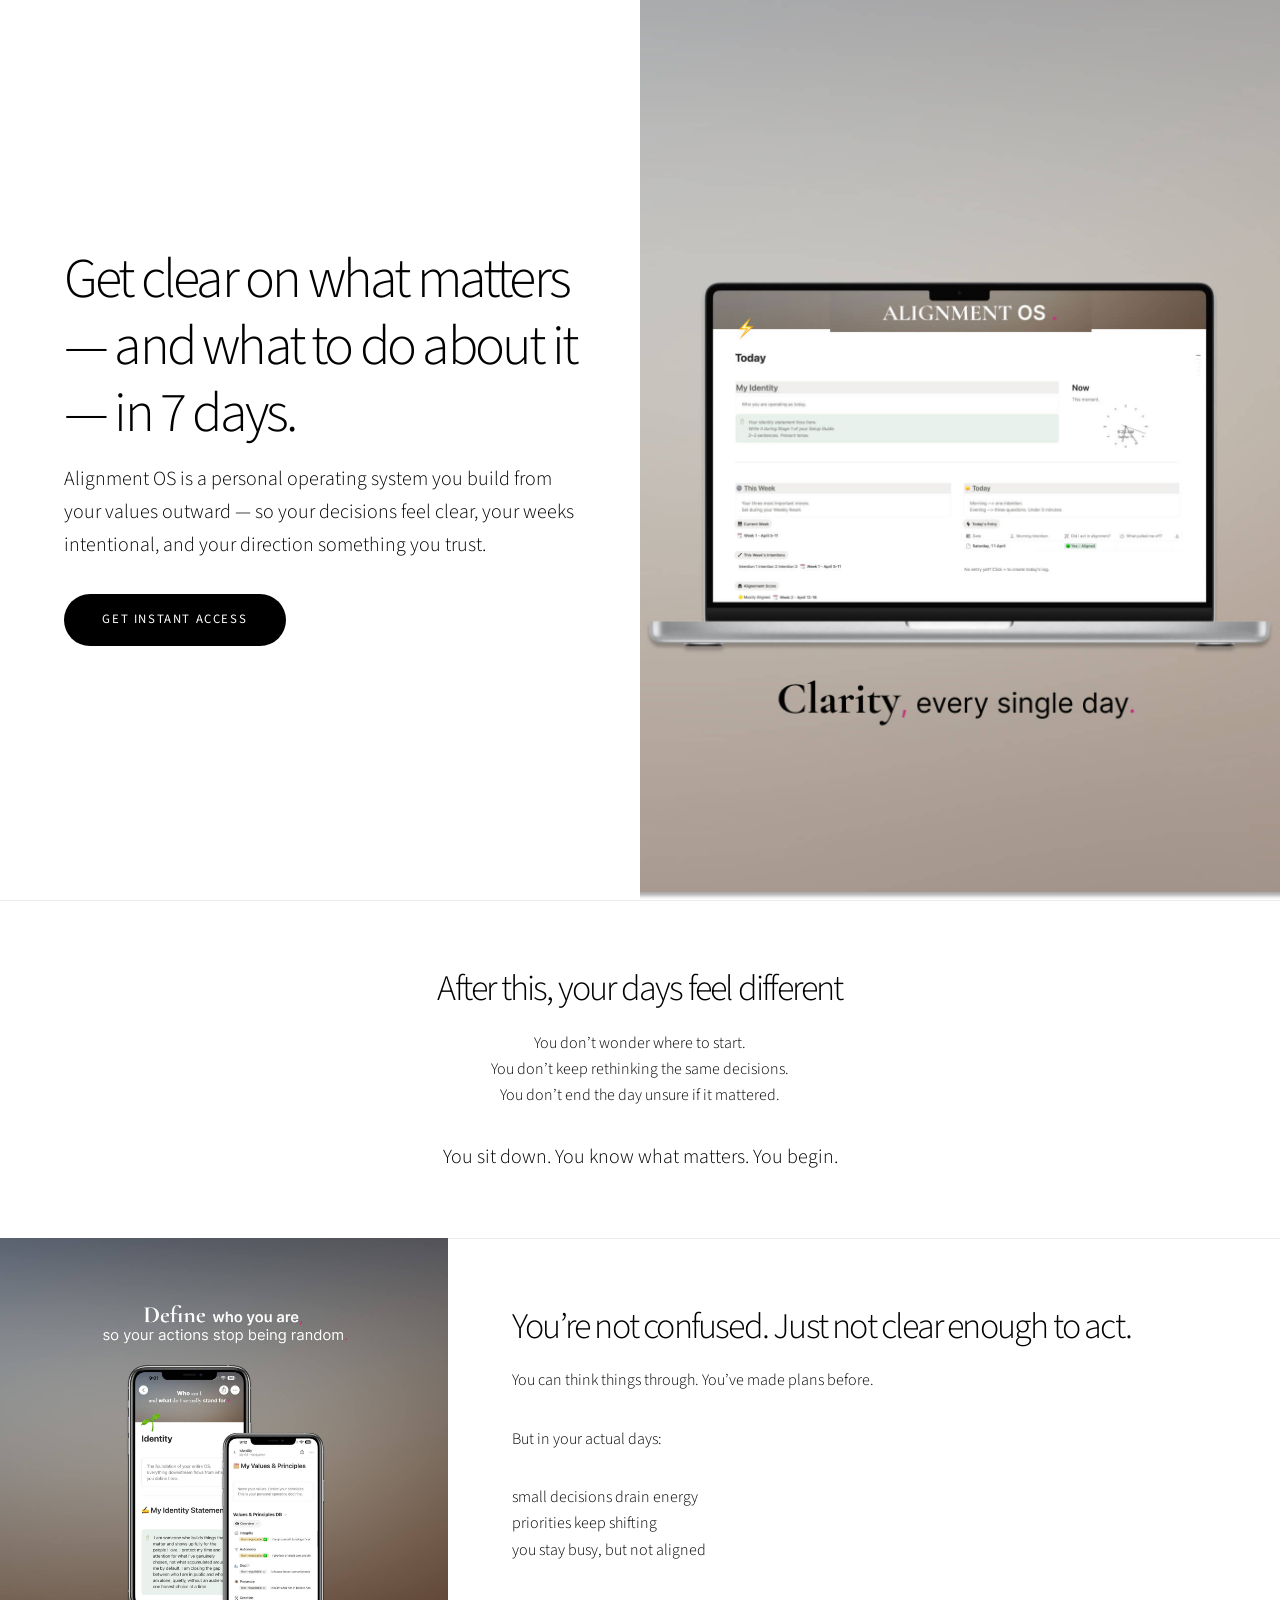
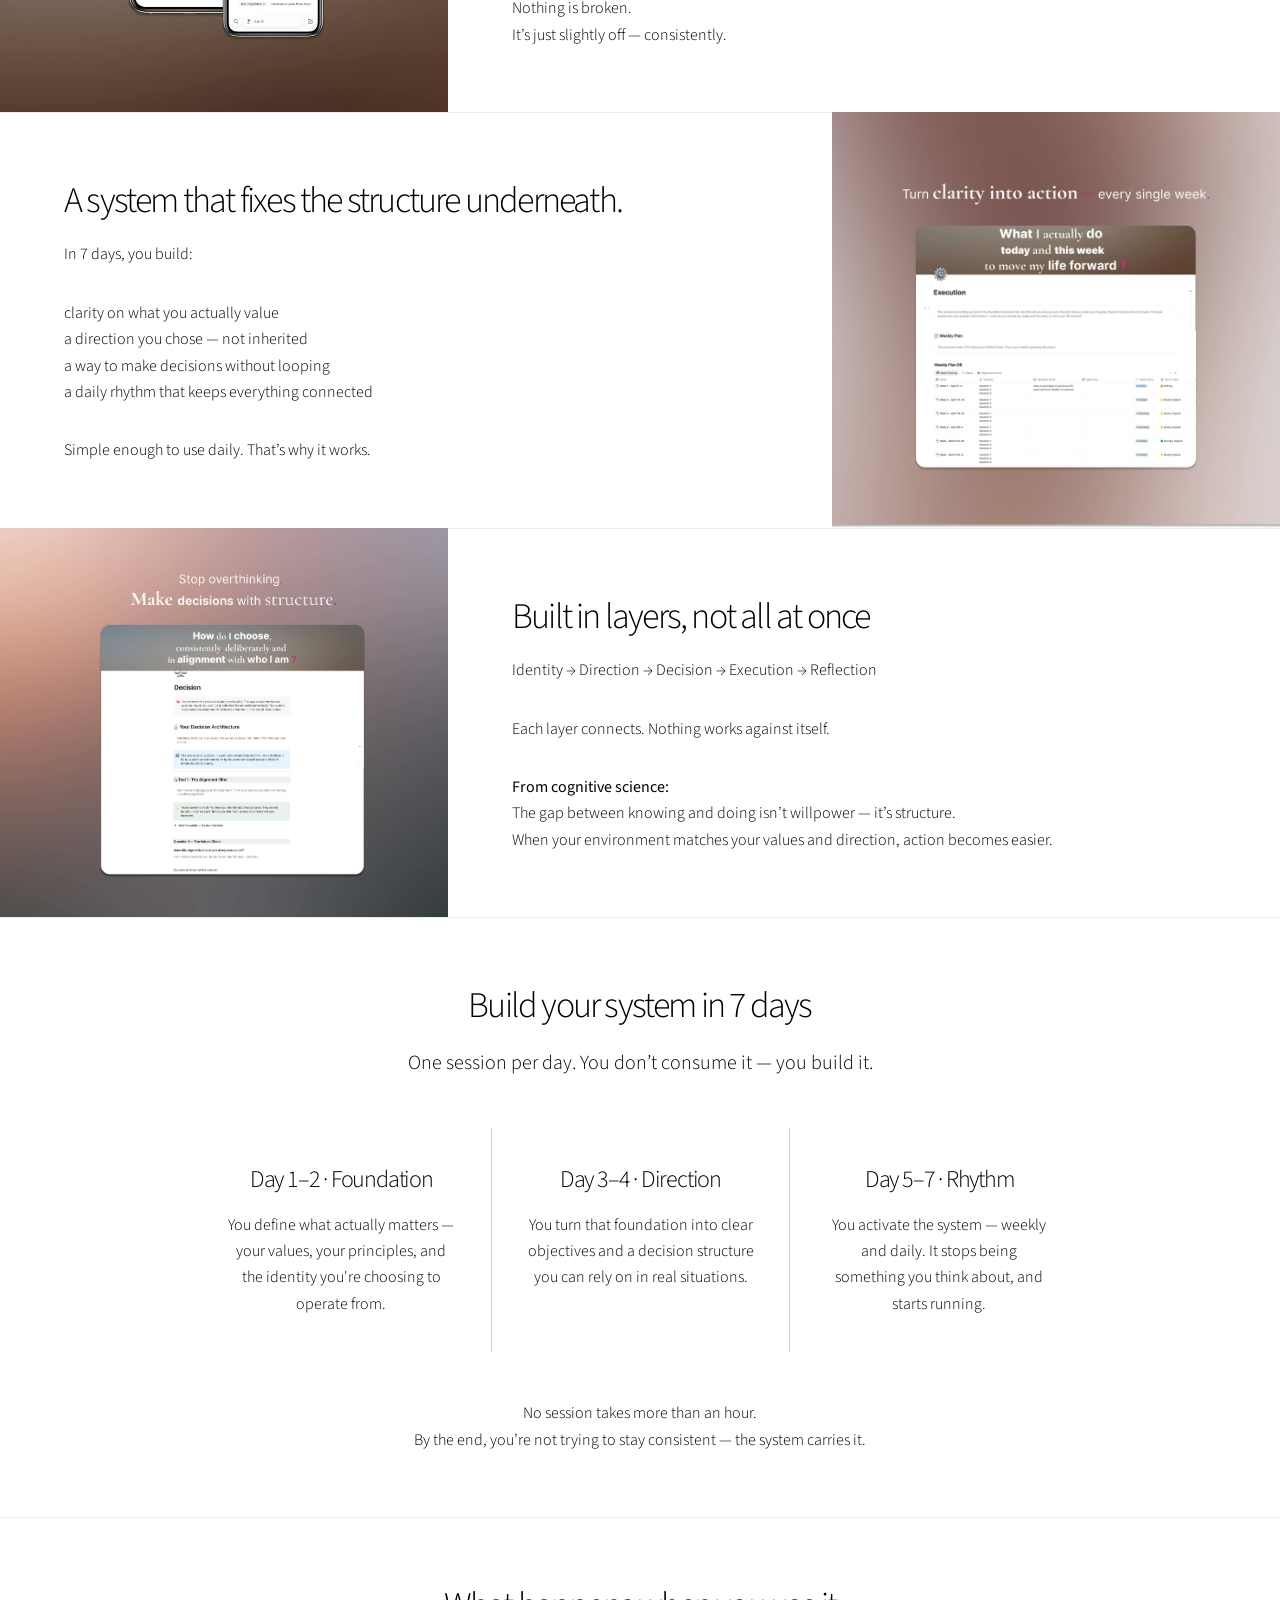
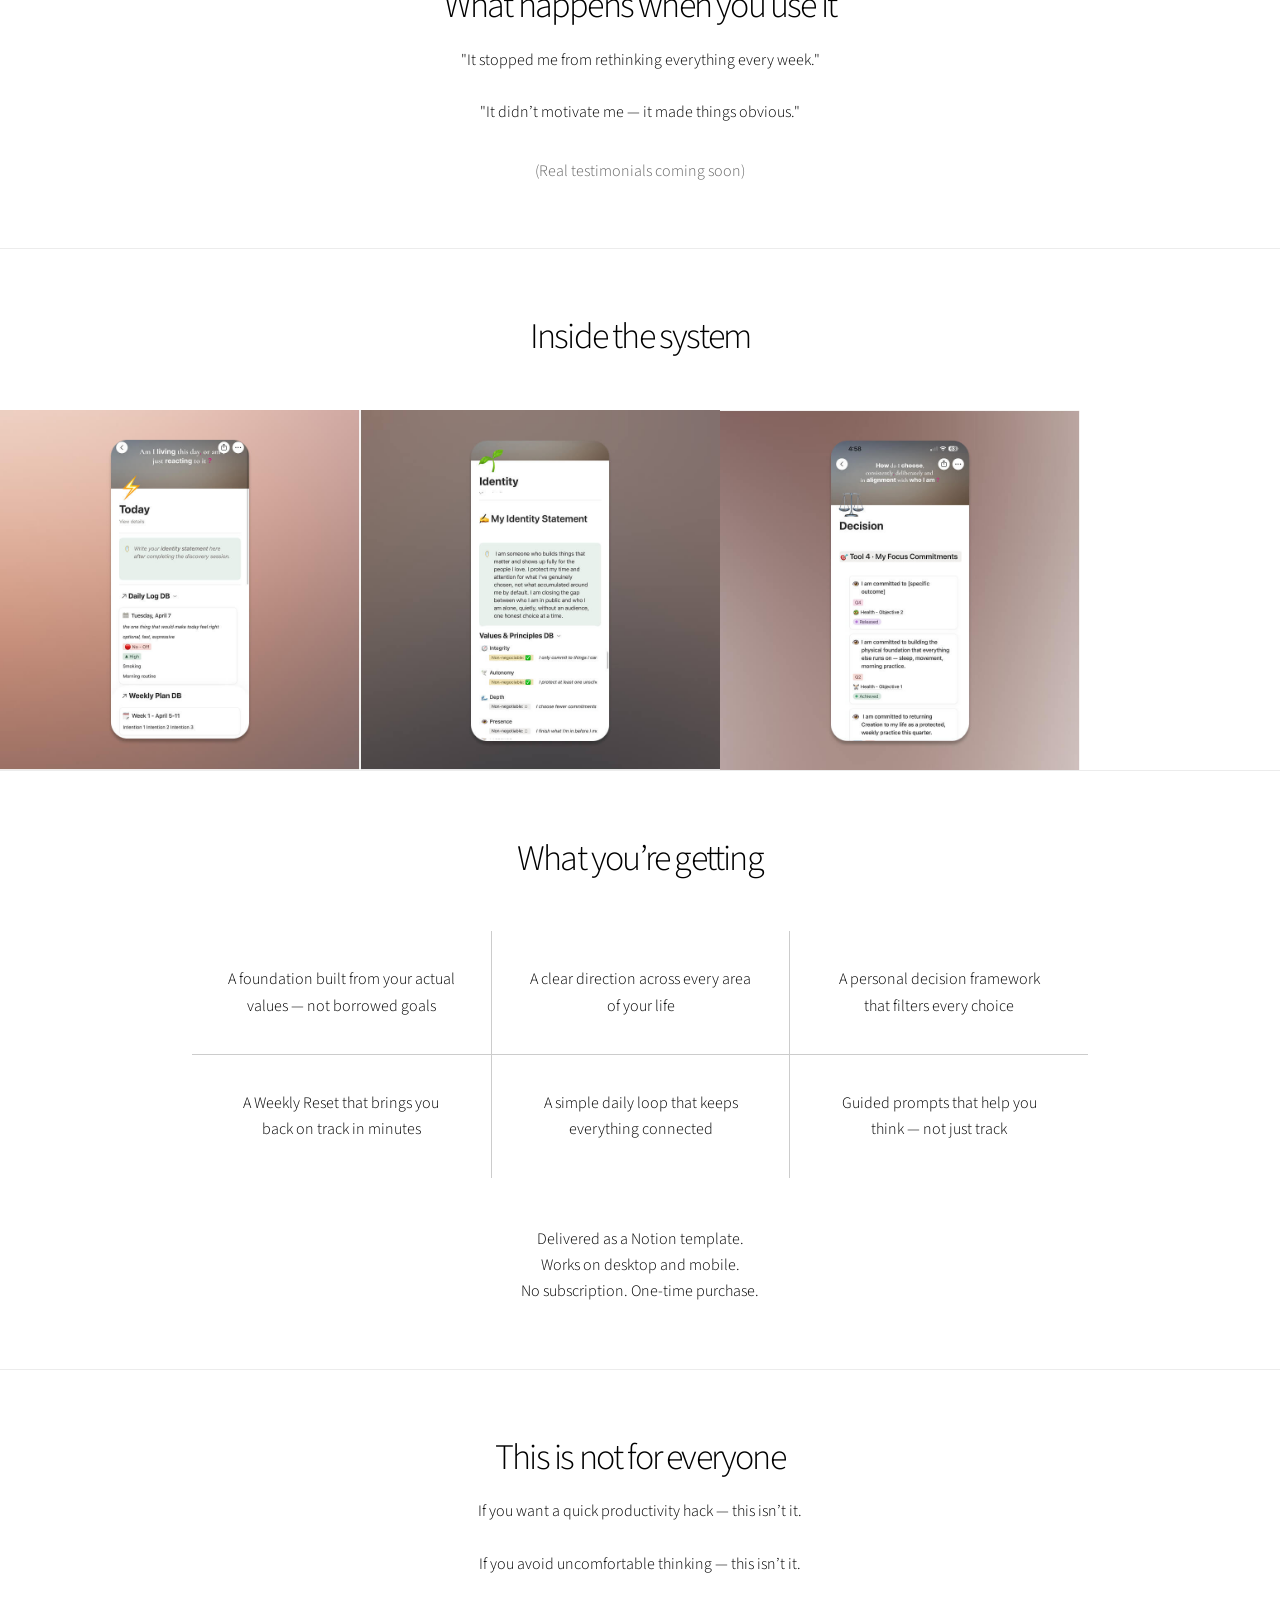
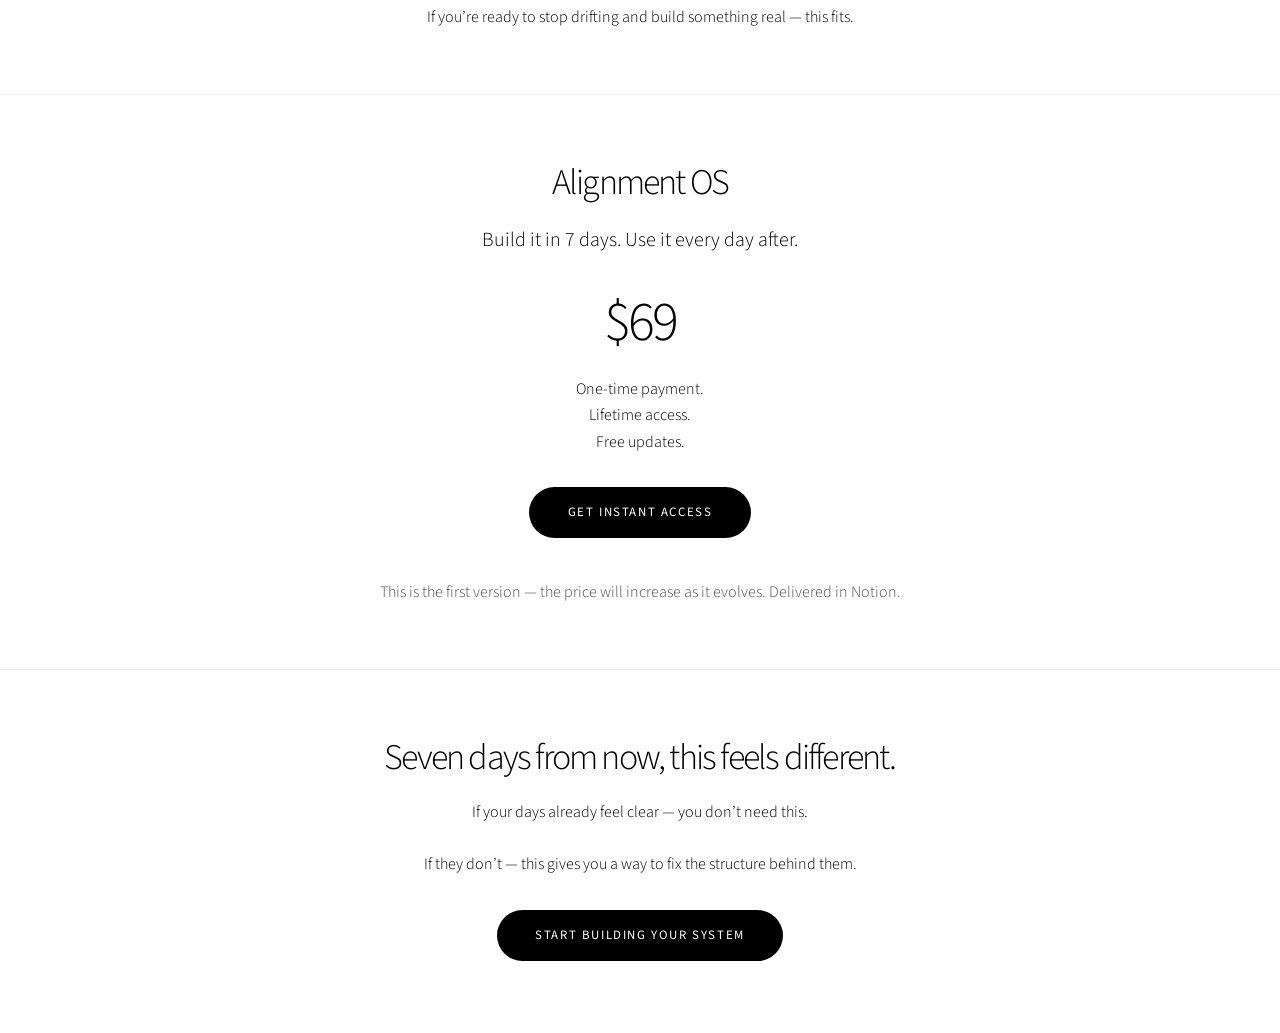
==== offer.html @ 7576a97d "Update offer.html" ====
<!DOCTYPE HTML>
<html>
<head>
  <title>Alignment OS</title>
  <meta charset="utf-8" />
  <meta name="viewport" content="width=device-width, initial-scale=1, user-scalable=no" />

  <link rel="stylesheet" href="assets/css/main.css" />
  <noscript>
    <link rel="stylesheet" href="assets/css/noscript.css" />
  </noscript>
</head>

<body class="is-preload">

<div id="wrapper" class="divided">

<!-- HERO -->
<section class="banner style1 orient-left content-align-left image-position-center fullscreen">
<div class="content">

<h1>Get clear on what matters — and what to do about it — in 7 days.</h1>

<p class="major">
Alignment OS is a personal operating system you build from your values outward — so your decisions feel clear, your weeks intentional, and your direction something you trust.
</p>

<ul class="actions stacked">
<li><a href="#" class="button primary large">Get instant access</a></li>
</ul>

</div>

<div class="image">
<img src="images/banner.jpg" alt="Alignment OS Dashboard" />
</div>
</section>

<!-- IMMEDIATE IMPACT -->
<section class="wrapper style1 align-center">
<div class="inner">

<h2>After this, your days feel different</h2>

<p>
You don’t wonder where to start.<br>
You don’t keep rethinking the same decisions.<br>
You don’t end the day unsure if it mattered.
</p>

<p class="major">
You sit down. You know what matters. You begin.
</p>

</div>
</section>

<!-- PROBLEM -->
<section class="spotlight style1 orient-right content-align-left image-position-center">
<div class="content">

<h2>You’re not confused. Just not clear enough to act.</h2>

<p>
You can think things through. You’ve made plans before.
</p>

<p>
But in your actual days:
</p>

<p>
small decisions drain energy<br>
priorities keep shifting<br>
you stay busy, but not aligned
</p>

<p>
Nothing is broken.<br>
It’s just slightly off — consistently.
</p>

</div>

<div class="image">
<img src="images/spotlight01.jpg" alt="" />
</div>
</section>

<!-- SOLUTION -->
<section class="spotlight style1 orient-left content-align-left image-position-center">
<div class="content">

<h2>A system that fixes the structure underneath.</h2>

<p>
In 7 days, you build:
</p>

<p>
clarity on what you actually value<br>
a direction you chose — not inherited<br>
a way to make decisions without looping<br>
a daily rhythm that keeps everything connected
</p>

<p>
Simple enough to use daily. That’s why it works.
</p>

</div>

<div class="image">
<img src="images/spotlight02.jpg" alt="" />
</div>
</section>

<!-- HOW IT WORKS -->
<section class="spotlight style1 orient-right content-align-left image-position-center">
<div class="content">

<h2>Built in layers, not all at once</h2>

<p>
Identity → Direction → Decision → Execution → Reflection
</p>

<p>
Each layer connects. Nothing works against itself.
</p>

<p>
<strong>From cognitive science:</strong><br>
The gap between knowing and doing isn’t willpower — it’s structure.<br>
When your environment matches your values and direction, action becomes easier.
</p>

</div>

<div class="image">
<img src="images/spotlight03.jpg" alt="" />
</div>
</section>

<!-- 7 DAYS -->
<section class="wrapper style1 align-center">
<div class="inner">

<h2>Build your system in 7 days</h2>

<p class="major">
One session per day. You don’t consume it — you build it.
</p>

<div class="items style1 medium">

<section>
<h3>Day 1–2 · Foundation</h3>
<p>
You define what actually matters — your values, your principles, and the identity you're choosing to operate from.
</p>
</section>

<section>
<h3>Day 3–4 · Direction</h3>
<p>
You turn that foundation into clear objectives and a decision structure you can rely on in real situations.
</p>
</section>

<section>
<h3>Day 5–7 · Rhythm</h3>
<p>
You activate the system — weekly and daily. It stops being something you think about, and starts running.
</p>
</section>

</div>

<p style="margin-top:20px;">
No session takes more than an hour.<br>
By the end, you’re not trying to stay consistent — the system carries it.
</p>

</div>
</section>

<!-- SOCIAL PROOF -->
<section class="wrapper style1 align-center">
<div class="inner">

<h2>What happens when you use it</h2>

<p>
"It stopped me from rethinking everything every week."<br><br>
"It didn’t motivate me — it made things obvious."
</p>

<p style="opacity:0.6;">
(Real testimonials coming soon)
</p>

</div>
</section>

<!-- GALLERY -->
<section class="wrapper style1 align-center">
<div class="inner">

<h2>Inside the system</h2>

</div>

<div class="gallery style2 medium onscroll-fade-in">

<article class="custom-card">
  <div class="image">
    <img src="images/pic01.jpg" alt="">
  </div>
  <div class="caption always-visible">
    <h3>Daily View</h3>
    <p>You open your day and decide what it’s about — quickly.</p>
  </div>
</article>

<article class="custom-card">
  <div class="image">
    <img src="images/pic02.jpg" alt="">
  </div>
  <div class="caption always-visible">
    <h3>Identity</h3>
    <p>Your decisions stop being disconnected from what matters.</p>
  </div>
</article>

<article class="custom-card">
  <div class="image">
    <img src="images/pic03.jpg" alt="">
  </div>
  <div class="caption always-visible">
    <h3>Decisions</h3>
    <p>Every choice runs through the same filter — your values, your direction, your focus.</p>
  </div>
</article>

</div>
</section>

<!-- FEATURES -->
<section class="wrapper style1 align-center">
<div class="inner">

<h2>What you’re getting</h2>

<div class="items style1 medium onscroll-fade-in">

<section>
<p>A foundation built from your actual values — not borrowed goals</p>
</section>

<section>
<p>A clear direction across every area of your life</p>
</section>

<section>
<p>A personal decision framework that filters every choice</p>
</section>

<section>
<p>A Weekly Reset that brings you back on track in minutes</p>
</section>

<section>
<p>A simple daily loop that keeps everything connected</p>
</section>

<section>
<p>Guided prompts that help you think — not just track</p>
</section>

</div>

<p style="margin-top:30px;">
Delivered as a Notion template.<br>
Works on desktop and mobile.<br>
No subscription. One-time purchase.
</p>

</div>
</section>

<!-- NOT FOR -->
<section class="wrapper style1 align-center">
<div class="inner medium">

<h2>This is not for everyone</h2>

<p>
If you want a quick productivity hack — this isn’t it.<br><br>
If you avoid uncomfortable thinking — this isn’t it.<br><br>
If you’re ready to stop drifting and build something real — this fits.
</p>

</div>
</section>

<!-- PRICING -->
<section class="wrapper style1 align-center">
<div class="inner medium">

<h2>Alignment OS</h2>

<p class="major">
Build it in 7 days. Use it every day after.
</p>

<h1 style="margin: 20px 0;">$69</h1>

<p>
One-time payment.<br>
Lifetime access.<br>
Free updates.
</p>

<ul class="actions stacked">
<li><a href="#" class="button primary large">Get instant access</a></li>
</ul>

<p style="margin-top:20px; opacity:0.7;">
This is the first version — the price will increase as it evolves. Delivered in Notion.
</p>
  
</div>
</section>

<!-- FINAL CTA -->
<section class="wrapper style1 align-center">
<div class="inner medium">

<h2>Seven days from now, this feels different.</h2>

<p>
If your days already feel clear — you don’t need this.<br><br>
If they don’t — this gives you a way to fix the structure behind them.
</p>

<ul class="actions stacked">
<li><a href="#" class="button primary large">Start building your system</a></li>
</ul>

</div>
</section>

</div>

<!-- SCRIPTS -->
<script src="assets/js/jquery.min.js"></script>
<script src="assets/js/jquery.scrollex.min.js"></script>
<script src="assets/js/jquery.scrolly.min.js"></script>
<script src="assets/js/browser.min.js"></script>
<script src="assets/js/breakpoints.min.js"></script>
<script src="assets/js/util.js"></script>
<script src="assets/js/main.js"></script>

</body>
</html>
---- assets/css/main.css ----
@import url(fontawesome-all.min.css);
@import url("https://fonts.googleapis.com/css?family=Source+Sans+Pro:300,300i,400,400i");

/*
	Story by HTML5 UP
	html5up.net | @ajlkn
	Free for personal and commercial use under the CCA 3.0 license (html5up.net/license)
*/

html, body, div, span, applet, object,
iframe, h1, h2, h3, h4, h5, h6, p, blockquote,
pre, a, abbr, acronym, address, big, cite,
code, del, dfn, em, img, ins, kbd, q, s, samp,
small, strike, strong, sub, sup, tt, var, b,
u, i, center, dl, dt, dd, ol, ul, li, fieldset,
form, label, legend, table, caption, tbody,
tfoot, thead, tr, th, td, article, aside,
canvas, details, embed, figure, figcaption,
footer, header, hgroup, menu, nav, output, ruby,
section, summary, time, mark, audio, video {
	margin: 0;
	padding: 0;
	border: 0;
	font-size: 100%;
	font: inherit;
	vertical-align: baseline;}

article, aside, details, figcaption, figure,
footer, header, hgroup, menu, nav, section {
	display: block;}

body {
	line-height: 1;
}

ol, ul {
	list-style: none;
}

blockquote, q {
	quotes: none;
}

	blockquote:before, blockquote:after, q:before, q:after {
		content: '';
		content: none;
	}

table {
	border-collapse: collapse;
	border-spacing: 0;
}

body {
	-webkit-text-size-adjust: none;
}

mark {
	background-color: transparent;
	color: inherit;
}

input::-moz-focus-inner {
	border: 0;
	padding: 0;
}

input, select, textarea {
	-moz-appearance: none;
	-webkit-appearance: none;
	-ms-appearance: none;
	appearance: none;
}

/* Basic */

	@-ms-viewport {
		width: device-width;
	}

	body {
		-ms-overflow-style: scrollbar;
	}

	@media screen and (max-width: 480px) {

		html, body {
			min-width: 320px;
		}

	}

	html {
		box-sizing: border-box;
	}

	*, *:before, *:after {
		box-sizing: inherit;
	}

	body {
		background: #ffffff;
	}

		body.is-preload *, body.is-preload *:before, body.is-preload *:after {
			-moz-animation: none !important;
			-webkit-animation: none !important;
			-ms-animation: none !important;
			animation: none !important;
			-moz-transition: none !important;
			-webkit-transition: none !important;
			-ms-transition: none !important;
			transition: none !important;
		}

/* Type */

	html {
		font-size: 18pt;
	}

		@media screen and (max-width: 1680px) {

			html {
				font-size: 14pt;
			}

		}

		@media screen and (max-width: 1280px) {

			html {
				font-size: 12pt;
			}

		}

		@media screen and (max-width: 736px) {

			html {
				font-size: 11pt;
			}

		}

		@media screen and (max-width: 360px) {

			html {
				font-size: 10pt;
			}

		}

	body {
		background-color: #ffffff;
		color: #000000;
	}

	body, input, select, textarea {
		font-family: "Source Sans Pro", Helvetica, sans-serif;
		font-size: 1rem;
		font-weight: 300;
		line-height: 1.65;
	}

	a {
		-moz-transition: color 0.2s ease-in-out;
		-webkit-transition: color 0.2s ease-in-out;
		-ms-transition: color 0.2s ease-in-out;
		transition: color 0.2s ease-in-out;
		text-decoration: underline;
	}

		a:hover {
			text-decoration: none;
		}

	strong, b {
		font-weight: 400;
	}

	em, i {
		font-style: italic;
	}

	p {
		margin: 0 0 2rem 0;
	}

		p.major {
			font-size: 1.25rem;
		}

	h1, h2, h3, h4, h5, h6 {
		font-weight: 300;
		line-height: 1.375;
		letter-spacing: -0.05em;
		margin: 0 0 1rem 0;
	}

		h1 a, h2 a, h3 a, h4 a, h5 a, h6 a {
			color: inherit;
			text-decoration: none;
		}

	h1 {
		font-size: 3.5rem;
		line-height: 1.2;
	}

	h2 {
		font-size: 2.25rem;
	}

	h3 {
		font-size: 1.5rem;
	}

	h4 {
		font-size: 1.1rem;
	}

	h5 {
		font-size: 0.9rem;
	}

	h6 {
		font-size: 0.7rem;
	}

	sub {
		font-size: 0.8rem;
		position: relative;
		top: 0.5rem;
	}

	sup {
		font-size: 0.8rem;
		position: relative;
		top: -0.5rem;
	}

	blockquote {
		border-left: solid 4px;
		font-style: italic;
		margin: 0 0 2rem 0;
		padding: 0.5rem 0 0.5rem 2rem;
	}

	code {
		border-radius: 4px;
		font-family: "Courier New", monospace;
		font-size: 0.9em;
		margin: 0 0.25rem;
		padding: 0.25rem 0.325rem;
	}

	pre {
		-webkit-overflow-scrolling: touch;
		font-family: "Courier New", monospace;
		font-size: 0.9em;
		margin: 0 0 2rem 0;
	}

		pre code {
			display: block;
			line-height: 1.5;
			padding: 0.75rem 1rem;
			overflow-x: auto;
		}

	hr {
		border: 0;
		border-bottom: solid 1px;
		margin: 2.5rem 0;
	}

		hr.major {
			margin: 3.5rem 0;
		}

	.align-left {
		text-align: left;
	}

	.align-center {
		text-align: center;
	}

	.align-right {
		text-align: right;
	}

	@media screen and (max-width: 736px) {

		p.major {
			font-size: 1.1rem;
		}

		h1 {
			font-size: 2.5rem;
		}

		h2 {
			font-size: 2rem;
		}

		h3 {
			font-size: 1.25rem;
		}

		h4 {
			font-size: 1rem;
		}

	}

	input, select, textarea {
		color: #000000;
	}

	a {
		color: #000000;
	}

		a:hover {
			color: #47D3E5;
		}

	strong, b {
		color: #000000;
	}

	h1, h2, h3, h4, h5, h6 {
		color: #000000;
	}

	blockquote {
		border-left-color: rgba(0, 0, 0, 0.2);
	}

	code {
		background: rgba(0, 0, 0, 0.05);
		border-color: rgba(0, 0, 0, 0.2);
	}

	hr {
		border-bottom-color: rgba(0, 0, 0, 0.2);
	}

/* Row */

	.row {
		display: flex;
		flex-wrap: wrap;
		box-sizing: border-box;
		align-items: stretch;
	}

		.row > * {
			box-sizing: border-box;
		}

		.row.gtr-uniform > * > :last-child {
			margin-bottom: 0;
		}

		.row.aln-left {
			justify-content: flex-start;
		}

		.row.aln-center {
			justify-content: center;
		}

		.row.aln-right {
			justify-content: flex-end;
		}

		.row.aln-top {
			align-items: flex-start;
		}

		.row.aln-middle {
			align-items: center;
		}

		.row.aln-bottom {
			align-items: flex-end;
		}

		.row > .imp {
			order: -1;
		}

		.row > .col-1 {
			width: 8.33333%;
		}

		.row > .off-1 {
			margin-left: 8.33333%;
		}

		.row > .col-2 {
			width: 16.66667%;
		}

		.row > .off-2 {
			margin-left: 16.66667%;
		}

		.row > .col-3 {
			width: 25%;
		}

		.row > .off-3 {
			margin-left: 25%;
		}

		.row > .col-4 {
			width: 33.33333%;
		}

		.row > .off-4 {
			margin-left: 33.33333%;
		}

		.row > .col-5 {
			width: 41.66667%;
		}

		.row > .off-5 {
			margin-left: 41.66667%;
		}

		.row > .col-6 {
			width: 50%;
		}

		.row > .off-6 {
			margin-left: 50%;
		}

		.row > .col-7 {
			width: 58.33333%;
		}

		.row > .off-7 {
			margin-left: 58.33333%;
		}

		.row > .col-8 {
			width: 66.66667%;
		}

		.row > .off-8 {
			margin-left: 66.66667%;
		}

		.row > .col-9 {
			width: 75%;
		}

		.row > .off-9 {
			margin-left: 75%;
		}

		.row > .col-10 {
			width: 83.33333%;
		}

		.row > .off-10 {
			margin-left: 83.33333%;
		}

		.row > .col-11 {
			width: 91.66667%;
		}

		.row > .off-11 {
			margin-left: 91.66667%;
		}

		.row > .col-12 {
			width: 100%;
		}

		.row > .off-12 {
			margin-left: 100%;
		}

		.row.gtr-0 {
			margin-top: 0;
			margin-left: 0rem;
		}

			.row.gtr-0 > * {
				padding: 0 0 0 0rem;
			}

			.row.gtr-0.gtr-uniform {
				margin-top: 0rem;
			}

				.row.gtr-0.gtr-uniform > * {
					padding-top: 0rem;
				}

		.row.gtr-25 {
			margin-top: 0;
			margin-left: -0.5rem;
		}

			.row.gtr-25 > * {
				padding: 0 0 0 0.5rem;
			}

			.row.gtr-25.gtr-uniform {
				margin-top: -0.5rem;
			}

				.row.gtr-25.gtr-uniform > * {
					padding-top: 0.5rem;
				}

		.row.gtr-50 {
			margin-top: 0;
			margin-left: -1rem;
		}

			.row.gtr-50 > * {
				padding: 0 0 0 1rem;
			}

			.row.gtr-50.gtr-uniform {
				margin-top: -1rem;
			}

				.row.gtr-50.gtr-uniform > * {
					padding-top: 1rem;
				}

		.row {
			margin-top: 0;
			margin-left: -2rem;
		}

			.row > * {
				padding: 0 0 0 2rem;
			}

			.row.gtr-uniform {
				margin-top: -2rem;
			}

				.row.gtr-uniform > * {
					padding-top: 2rem;
				}

		.row.gtr-150 {
			margin-top: 0;
			margin-left: -3rem;
		}

			.row.gtr-150 > * {
				padding: 0 0 0 3rem;
			}

			.row.gtr-150.gtr-uniform {
				margin-top: -3rem;
			}

				.row.gtr-150.gtr-uniform > * {
					padding-top: 3rem;
				}

		.row.gtr-200 {
			margin-top: 0;
			margin-left: -4rem;
		}

			.row.gtr-200 > * {
				padding: 0 0 0 4rem;
			}

			.row.gtr-200.gtr-uniform {
				margin-top: -4rem;
			}

				.row.gtr-200.gtr-uniform > * {
					padding-top: 4rem;
				}

		@media screen and (max-width: 1680px) {

			.row {
				display: flex;
				flex-wrap: wrap;
				box-sizing: border-box;
				align-items: stretch;
			}

				.row > * {
					box-sizing: border-box;
				}

				.row.gtr-uniform > * > :last-child {
					margin-bottom: 0;
				}

				.row.aln-left {
					justify-content: flex-start;
				}

				.row.aln-center {
					justify-content: center;
				}

				.row.aln-right {
					justify-content: flex-end;
				}

				.row.aln-top {
					align-items: flex-start;
				}

				.row.aln-middle {
					align-items: center;
				}

				.row.aln-bottom {
					align-items: flex-end;
				}

				.row > .imp-xlarge {
					order: -1;
				}

				.row > .col-1-xlarge {
					width: 8.33333%;
				}

				.row > .off-1-xlarge {
					margin-left: 8.33333%;
				}

				.row > .col-2-xlarge {
					width: 16.66667%;
				}

				.row > .off-2-xlarge {
					margin-left: 16.66667%;
				}

				.row > .col-3-xlarge {
					width: 25%;
				}

				.row > .off-3-xlarge {
					margin-left: 25%;
				}

				.row > .col-4-xlarge {
					width: 33.33333%;
				}

				.row > .off-4-xlarge {
					margin-left: 33.33333%;
				}

				.row > .col-5-xlarge {
					width: 41.66667%;
				}

				.row > .off-5-xlarge {
					margin-left: 41.66667%;
				}

				.row > .col-6-xlarge {
					width: 50%;
				}

				.row > .off-6-xlarge {
					margin-left: 50%;
				}

				.row > .col-7-xlarge {
					width: 58.33333%;
				}

				.row > .off-7-xlarge {
					margin-left: 58.33333%;
				}

				.row > .col-8-xlarge {
					width: 66.66667%;
				}

				.row > .off-8-xlarge {
					margin-left: 66.66667%;
				}

				.row > .col-9-xlarge {
					width: 75%;
				}

				.row > .off-9-xlarge {
					margin-left: 75%;
				}

				.row > .col-10-xlarge {
					width: 83.33333%;
				}

				.row > .off-10-xlarge {
					margin-left: 83.33333%;
				}

				.row > .col-11-xlarge {
					width: 91.66667%;
				}

				.row > .off-11-xlarge {
					margin-left: 91.66667%;
				}

				.row > .col-12-xlarge {
					width: 100%;
				}

				.row > .off-12-xlarge {
					margin-left: 100%;
				}

				.row.gtr-0 {
					margin-top: 0;
					margin-left: 0rem;
				}

					.row.gtr-0 > * {
						padding: 0 0 0 0rem;
					}

					.row.gtr-0.gtr-uniform {
						margin-top: 0rem;
					}

						.row.gtr-0.gtr-uniform > * {
							padding-top: 0rem;
						}

				.row.gtr-25 {
					margin-top: 0;
					margin-left: -0.5rem;
				}

					.row.gtr-25 > * {
						padding: 0 0 0 0.5rem;
					}

					.row.gtr-25.gtr-uniform {
						margin-top: -0.5rem;
					}

						.row.gtr-25.gtr-uniform > * {
							padding-top: 0.5rem;
						}

				.row.gtr-50 {
					margin-top: 0;
					margin-left: -1rem;
				}

					.row.gtr-50 > * {
						padding: 0 0 0 1rem;
					}

					.row.gtr-50.gtr-uniform {
						margin-top: -1rem;
					}

						.row.gtr-50.gtr-uniform > * {
							padding-top: 1rem;
						}

				.row {
					margin-top: 0;
					margin-left: -2rem;
				}

					.row > * {
						padding: 0 0 0 2rem;
					}

					.row.gtr-uniform {
						margin-top: -2rem;
					}

						.row.gtr-uniform > * {
							padding-top: 2rem;
						}

				.row.gtr-150 {
					margin-top: 0;
					margin-left: -3rem;
				}

					.row.gtr-150 > * {
						padding: 0 0 0 3rem;
					}

					.row.gtr-150.gtr-uniform {
						margin-top: -3rem;
					}

						.row.gtr-150.gtr-uniform > * {
							padding-top: 3rem;
						}

				.row.gtr-200 {
					margin-top: 0;
					margin-left: -4rem;
				}

					.row.gtr-200 > * {
						padding: 0 0 0 4rem;
					}

					.row.gtr-200.gtr-uniform {
						margin-top: -4rem;
					}

						.row.gtr-200.gtr-uniform > * {
							padding-top: 4rem;
						}

		}

		@media screen and (max-width: 1280px) {

			.row {
				display: flex;
				flex-wrap: wrap;
				box-sizing: border-box;
				align-items: stretch;
			}

				.row > * {
					box-sizing: border-box;
				}

				.row.gtr-uniform > * > :last-child {
					margin-bottom: 0;
				}

				.row.aln-left {
					justify-content: flex-start;
				}

				.row.aln-center {
					justify-content: center;
				}

				.row.aln-right {
					justify-content: flex-end;
				}

				.row.aln-top {
					align-items: flex-start;
				}

				.row.aln-middle {
					align-items: center;
				}

				.row.aln-bottom {
					align-items: flex-end;
				}

				.row > .imp-large {
					order: -1;
				}

				.row > .col-1-large {
					width: 8.33333%;
				}

				.row > .off-1-large {
					margin-left: 8.33333%;
				}

				.row > .col-2-large {
					width: 16.66667%;
				}

				.row > .off-2-large {
					margin-left: 16.66667%;
				}

				.row > .col-3-large {
					width: 25%;
				}

				.row > .off-3-large {
					margin-left: 25%;
				}

				.row > .col-4-large {
					width: 33.33333%;
				}

				.row > .off-4-large {
					margin-left: 33.33333%;
				}

				.row > .col-5-large {
					width: 41.66667%;
				}

				.row > .off-5-large {
					margin-left: 41.66667%;
				}

				.row > .col-6-large {
					width: 50%;
				}

				.row > .off-6-large {
					margin-left: 50%;
				}

				.row > .col-7-large {
					width: 58.33333%;
				}

				.row > .off-7-large {
					margin-left: 58.33333%;
				}

				.row > .col-8-large {
					width: 66.66667%;
				}

				.row > .off-8-large {
					margin-left: 66.66667%;
				}

				.row > .col-9-large {
					width: 75%;
				}

				.row > .off-9-large {
					margin-left: 75%;
				}

				.row > .col-10-large {
					width: 83.33333%;
				}

				.row > .off-10-large {
					margin-left: 83.33333%;
				}

				.row > .col-11-large {
					width: 91.66667%;
				}

				.row > .off-11-large {
					margin-left: 91.66667%;
				}

				.row > .col-12-large {
					width: 100%;
				}

				.row > .off-12-large {
					margin-left: 100%;
				}

				.row.gtr-0 {
					margin-top: 0;
					margin-left: 0rem;
				}

					.row.gtr-0 > * {
						padding: 0 0 0 0rem;
					}

					.row.gtr-0.gtr-uniform {
						margin-top: 0rem;
					}

						.row.gtr-0.gtr-uniform > * {
							padding-top: 0rem;
						}

				.row.gtr-25 {
					margin-top: 0;
					margin-left: -0.5rem;
				}

					.row.gtr-25 > * {
						padding: 0 0 0 0.5rem;
					}

					.row.gtr-25.gtr-uniform {
						margin-top: -0.5rem;
					}

						.row.gtr-25.gtr-uniform > * {
							padding-top: 0.5rem;
						}

				.row.gtr-50 {
					margin-top: 0;
					margin-left: -1rem;
				}

					.row.gtr-50 > * {
						padding: 0 0 0 1rem;
					}

					.row.gtr-50.gtr-uniform {
						margin-top: -1rem;
					}

						.row.gtr-50.gtr-uniform > * {
							padding-top: 1rem;
						}

				.row {
					margin-top: 0;
					margin-left: -2rem;
				}

					.row > * {
						padding: 0 0 0 2rem;
					}

					.row.gtr-uniform {
						margin-top: -2rem;
					}

						.row.gtr-uniform > * {
							padding-top: 2rem;
						}

				.row.gtr-150 {
					margin-top: 0;
					margin-left: -3rem;
				}

					.row.gtr-150 > * {
						padding: 0 0 0 3rem;
					}

					.row.gtr-150.gtr-uniform {
						margin-top: -3rem;
					}

						.row.gtr-150.gtr-uniform > * {
							padding-top: 3rem;
						}

				.row.gtr-200 {
					margin-top: 0;
					margin-left: -4rem;
				}

					.row.gtr-200 > * {
						padding: 0 0 0 4rem;
					}

					.row.gtr-200.gtr-uniform {
						margin-top: -4rem;
					}

						.row.gtr-200.gtr-uniform > * {
							padding-top: 4rem;
						}

		}

		@media screen and (max-width: 980px) {

			.row {
				display: flex;
				flex-wrap: wrap;
				box-sizing: border-box;
				align-items: stretch;
			}

				.row > * {
					box-sizing: border-box;
				}

				.row.gtr-uniform > * > :last-child {
					margin-bottom: 0;
				}

				.row.aln-left {
					justify-content: flex-start;
				}

				.row.aln-center {
					justify-content: center;
				}

				.row.aln-right {
					justify-content: flex-end;
				}

				.row.aln-top {
					align-items: flex-start;
				}

				.row.aln-middle {
					align-items: center;
				}

				.row.aln-bottom {
					align-items: flex-end;
				}

				.row > .imp-medium {
					order: -1;
				}

				.row > .col-1-medium {
					width: 8.33333%;
				}

				.row > .off-1-medium {
					margin-left: 8.33333%;
				}

				.row > .col-2-medium {
					width: 16.66667%;
				}

				.row > .off-2-medium {
					margin-left: 16.66667%;
				}

				.row > .col-3-medium {
					width: 25%;
				}

				.row > .off-3-medium {
					margin-left: 25%;
				}

				.row > .col-4-medium {
					width: 33.33333%;
				}

				.row > .off-4-medium {
					margin-left: 33.33333%;
				}

				.row > .col-5-medium {
					width: 41.66667%;
				}

				.row > .off-5-medium {
					margin-left: 41.66667%;
				}

				.row > .col-6-medium {
					width: 50%;
				}

				.row > .off-6-medium {
					margin-left: 50%;
				}

				.row > .col-7-medium {
					width: 58.33333%;
				}

				.row > .off-7-medium {
					margin-left: 58.33333%;
				}

				.row > .col-8-medium {
					width: 66.66667%;
				}

				.row > .off-8-medium {
					margin-left: 66.66667%;
				}

				.row > .col-9-medium {
					width: 75%;
				}

				.row > .off-9-medium {
					margin-left: 75%;
				}

				.row > .col-10-medium {
					width: 83.33333%;
				}

				.row > .off-10-medium {
					margin-left: 83.33333%;
				}

				.row > .col-11-medium {
					width: 91.66667%;
				}

				.row > .off-11-medium {
					margin-left: 91.66667%;
				}

				.row > .col-12-medium {
					width: 100%;
				}

				.row > .off-12-medium {
					margin-left: 100%;
				}

				.row.gtr-0 {
					margin-top: 0;
					margin-left: 0rem;
				}

					.row.gtr-0 > * {
						padding: 0 0 0 0rem;
					}

					.row.gtr-0.gtr-uniform {
						margin-top: 0rem;
					}

						.row.gtr-0.gtr-uniform > * {
							padding-top: 0rem;
						}

				.row.gtr-25 {
					margin-top: 0;
					margin-left: -0.5rem;
				}

					.row.gtr-25 > * {
						padding: 0 0 0 0.5rem;
					}

					.row.gtr-25.gtr-uniform {
						margin-top: -0.5rem;
					}

						.row.gtr-25.gtr-uniform > * {
							padding-top: 0.5rem;
						}

				.row.gtr-50 {
					margin-top: 0;
					margin-left: -1rem;
				}

					.row.gtr-50 > * {
						padding: 0 0 0 1rem;
					}

					.row.gtr-50.gtr-uniform {
						margin-top: -1rem;
					}

						.row.gtr-50.gtr-uniform > * {
							padding-top: 1rem;
						}

				.row {
					margin-top: 0;
					margin-left: -2rem;
				}

					.row > * {
						padding: 0 0 0 2rem;
					}

					.row.gtr-uniform {
						margin-top: -2rem;
					}

						.row.gtr-uniform > * {
							padding-top: 2rem;
						}

				.row.gtr-150 {
					margin-top: 0;
					margin-left: -3rem;
				}

					.row.gtr-150 > * {
						padding: 0 0 0 3rem;
					}

					.row.gtr-150.gtr-uniform {
						margin-top: -3rem;
					}

						.row.gtr-150.gtr-uniform > * {
							padding-top: 3rem;
						}

				.row.gtr-200 {
					margin-top: 0;
					margin-left: -4rem;
				}

					.row.gtr-200 > * {
						padding: 0 0 0 4rem;
					}

					.row.gtr-200.gtr-uniform {
						margin-top: -4rem;
					}

						.row.gtr-200.gtr-uniform > * {
							padding-top: 4rem;
						}

		}

		@media screen and (max-width: 736px) {

			.row {
				display: flex;
				flex-wrap: wrap;
				box-sizing: border-box;
				align-items: stretch;
			}

				.row > * {
					box-sizing: border-box;
				}

				.row.gtr-uniform > * > :last-child {
					margin-bottom: 0;
				}

				.row.aln-left {
					justify-content: flex-start;
				}

				.row.aln-center {
					justify-content: center;
				}

				.row.aln-right {
					justify-content: flex-end;
				}

				.row.aln-top {
					align-items: flex-start;
				}

				.row.aln-middle {
					align-items: center;
				}

				.row.aln-bottom {
					align-items: flex-end;
				}

				.row > .imp-small {
					order: -1;
				}

				.row > .col-1-small {
					width: 8.33333%;
				}

				.row > .off-1-small {
					margin-left: 8.33333%;
				}

				.row > .col-2-small {
					width: 16.66667%;
				}

				.row > .off-2-small {
					margin-left: 16.66667%;
				}

				.row > .col-3-small {
					width: 25%;
				}

				.row > .off-3-small {
					margin-left: 25%;
				}

				.row > .col-4-small {
					width: 33.33333%;
				}

				.row > .off-4-small {
					margin-left: 33.33333%;
				}

				.row > .col-5-small {
					width: 41.66667%;
				}

				.row > .off-5-small {
					margin-left: 41.66667%;
				}

				.row > .col-6-small {
					width: 50%;
				}

				.row > .off-6-small {
					margin-left: 50%;
				}

				.row > .col-7-small {
					width: 58.33333%;
				}

				.row > .off-7-small {
					margin-left: 58.33333%;
				}

				.row > .col-8-small {
					width: 66.66667%;
				}

				.row > .off-8-small {
					margin-left: 66.66667%;
				}

				.row > .col-9-small {
					width: 75%;
				}

				.row > .off-9-small {
					margin-left: 75%;
				}

				.row > .col-10-small {
					width: 83.33333%;
				}

				.row > .off-10-small {
					margin-left: 83.33333%;
				}

				.row > .col-11-small {
					width: 91.66667%;
				}

				.row > .off-11-small {
					margin-left: 91.66667%;
				}

				.row > .col-12-small {
					width: 100%;
				}

				.row > .off-12-small {
					margin-left: 100%;
				}

				.row.gtr-0 {
					margin-top: 0;
					margin-left: 0rem;
				}

					.row.gtr-0 > * {
						padding: 0 0 0 0rem;
					}

					.row.gtr-0.gtr-uniform {
						margin-top: 0rem;
					}

						.row.gtr-0.gtr-uniform > * {
							padding-top: 0rem;
						}

				.row.gtr-25 {
					margin-top: 0;
					margin-left: -0.5rem;
				}

					.row.gtr-25 > * {
						padding: 0 0 0 0.5rem;
					}

					.row.gtr-25.gtr-uniform {
						margin-top: -0.5rem;
					}

						.row.gtr-25.gtr-uniform > * {
							padding-top: 0.5rem;
						}

				.row.gtr-50 {
					margin-top: 0;
					margin-left: -1rem;
				}

					.row.gtr-50 > * {
						padding: 0 0 0 1rem;
					}

					.row.gtr-50.gtr-uniform {
						margin-top: -1rem;
					}

						.row.gtr-50.gtr-uniform > * {
							padding-top: 1rem;
						}

				.row {
					margin-top: 0;
					margin-left: -2rem;
				}

					.row > * {
						padding: 0 0 0 2rem;
					}

					.row.gtr-uniform {
						margin-top: -2rem;
					}

						.row.gtr-uniform > * {
							padding-top: 2rem;
						}

				.row.gtr-150 {
					margin-top: 0;
					margin-left: -3rem;
				}

					.row.gtr-150 > * {
						padding: 0 0 0 3rem;
					}

					.row.gtr-150.gtr-uniform {
						margin-top: -3rem;
					}

						.row.gtr-150.gtr-uniform > * {
							padding-top: 3rem;
						}

				.row.gtr-200 {
					margin-top: 0;
					margin-left: -4rem;
				}

					.row.gtr-200 > * {
						padding: 0 0 0 4rem;
					}

					.row.gtr-200.gtr-uniform {
						margin-top: -4rem;
					}

						.row.gtr-200.gtr-uniform > * {
							padding-top: 4rem;
						}

		}

		@media screen and (max-width: 480px) {

			.row {
				display: flex;
				flex-wrap: wrap;
				box-sizing: border-box;
				align-items: stretch;
			}

				.row > * {
					box-sizing: border-box;
				}

				.row.gtr-uniform > * > :last-child {
					margin-bottom: 0;
				}

				.row.aln-left {
					justify-content: flex-start;
				}

				.row.aln-center {
					justify-content: center;
				}

				.row.aln-right {
					justify-content: flex-end;
				}

				.row.aln-top {
					align-items: flex-start;
				}

				.row.aln-middle {
					align-items: center;
				}

				.row.aln-bottom {
					align-items: flex-end;
				}

				.row > .imp-xsmall {
					order: -1;
				}

				.row > .col-1-xsmall {
					width: 8.33333%;
				}

				.row > .off-1-xsmall {
					margin-left: 8.33333%;
				}

				.row > .col-2-xsmall {
					width: 16.66667%;
				}

				.row > .off-2-xsmall {
					margin-left: 16.66667%;
				}

				.row > .col-3-xsmall {
					width: 25%;
				}

				.row > .off-3-xsmall {
					margin-left: 25%;
				}

				.row > .col-4-xsmall {
					width: 33.33333%;
				}

				.row > .off-4-xsmall {
					margin-left: 33.33333%;
				}

				.row > .col-5-xsmall {
					width: 41.66667%;
				}

				.row > .off-5-xsmall {
					margin-left: 41.66667%;
				}

				.row > .col-6-xsmall {
					width: 50%;
				}

				.row > .off-6-xsmall {
					margin-left: 50%;
				}

				.row > .col-7-xsmall {
					width: 58.33333%;
				}

				.row > .off-7-xsmall {
					margin-left: 58.33333%;
				}

				.row > .col-8-xsmall {
					width: 66.66667%;
				}

				.row > .off-8-xsmall {
					margin-left: 66.66667%;
				}

				.row > .col-9-xsmall {
					width: 75%;
				}

				.row > .off-9-xsmall {
					margin-left: 75%;
				}

				.row > .col-10-xsmall {
					width: 83.33333%;
				}

				.row > .off-10-xsmall {
					margin-left: 83.33333%;
				}

				.row > .col-11-xsmall {
					width: 91.66667%;
				}

				.row > .off-11-xsmall {
					margin-left: 91.66667%;
				}

				.row > .col-12-xsmall {
					width: 100%;
				}

				.row > .off-12-xsmall {
					margin-left: 100%;
				}

				.row.gtr-0 {
					margin-top: 0;
					margin-left: 0rem;
				}

					.row.gtr-0 > * {
						padding: 0 0 0 0rem;
					}

					.row.gtr-0.gtr-uniform {
						margin-top: 0rem;
					}

						.row.gtr-0.gtr-uniform > * {
							padding-top: 0rem;
						}

				.row.gtr-25 {
					margin-top: 0;
					margin-left: -0.5rem;
				}

					.row.gtr-25 > * {
						padding: 0 0 0 0.5rem;
					}

					.row.gtr-25.gtr-uniform {
						margin-top: -0.5rem;
					}

						.row.gtr-25.gtr-uniform > * {
							padding-top: 0.5rem;
						}

				.row.gtr-50 {
					margin-top: 0;
					margin-left: -1rem;
				}

					.row.gtr-50 > * {
						padding: 0 0 0 1rem;
					}

					.row.gtr-50.gtr-uniform {
						margin-top: -1rem;
					}

						.row.gtr-50.gtr-uniform > * {
							padding-top: 1rem;
						}

				.row {
					margin-top: 0;
					margin-left: -2rem;
				}

					.row > * {
						padding: 0 0 0 2rem;
					}

					.row.gtr-uniform {
						margin-top: -2rem;
					}

						.row.gtr-uniform > * {
							padding-top: 2rem;
						}

				.row.gtr-150 {
					margin-top: 0;
					margin-left: -3rem;
				}

					.row.gtr-150 > * {
						padding: 0 0 0 3rem;
					}

					.row.gtr-150.gtr-uniform {
						margin-top: -3rem;
					}

						.row.gtr-150.gtr-uniform > * {
							padding-top: 3rem;
						}

				.row.gtr-200 {
					margin-top: 0;
					margin-left: -4rem;
				}

					.row.gtr-200 > * {
						padding: 0 0 0 4rem;
					}

					.row.gtr-200.gtr-uniform {
						margin-top: -4rem;
					}

						.row.gtr-200.gtr-uniform > * {
							padding-top: 4rem;
						}

		}

		@media screen and (max-width: 360px) {

			.row {
				display: flex;
				flex-wrap: wrap;
				box-sizing: border-box;
				align-items: stretch;
			}

				.row > * {
					box-sizing: border-box;
				}

				.row.gtr-uniform > * > :last-child {
					margin-bottom: 0;
				}

				.row.aln-left {
					justify-content: flex-start;
				}

				.row.aln-center {
					justify-content: center;
				}

				.row.aln-right {
					justify-content: flex-end;
				}

				.row.aln-top {
					align-items: flex-start;
				}

				.row.aln-middle {
					align-items: center;
				}

				.row.aln-bottom {
					align-items: flex-end;
				}

				.row > .imp-xxsmall {
					order: -1;
				}

				.row > .col-1-xxsmall {
					width: 8.33333%;
				}

				.row > .off-1-xxsmall {
					margin-left: 8.33333%;
				}

				.row > .col-2-xxsmall {
					width: 16.66667%;
				}

				.row > .off-2-xxsmall {
					margin-left: 16.66667%;
				}

				.row > .col-3-xxsmall {
					width: 25%;
				}

				.row > .off-3-xxsmall {
					margin-left: 25%;
				}

				.row > .col-4-xxsmall {
					width: 33.33333%;
				}

				.row > .off-4-xxsmall {
					margin-left: 33.33333%;
				}

				.row > .col-5-xxsmall {
					width: 41.66667%;
				}

				.row > .off-5-xxsmall {
					margin-left: 41.66667%;
				}

				.row > .col-6-xxsmall {
					width: 50%;
				}

				.row > .off-6-xxsmall {
					margin-left: 50%;
				}

				.row > .col-7-xxsmall {
					width: 58.33333%;
				}

				.row > .off-7-xxsmall {
					margin-left: 58.33333%;
				}

				.row > .col-8-xxsmall {
					width: 66.66667%;
				}

				.row > .off-8-xxsmall {
					margin-left: 66.66667%;
				}

				.row > .col-9-xxsmall {
					width: 75%;
				}

				.row > .off-9-xxsmall {
					margin-left: 75%;
				}

				.row > .col-10-xxsmall {
					width: 83.33333%;
				}

				.row > .off-10-xxsmall {
					margin-left: 83.33333%;
				}

				.row > .col-11-xxsmall {
					width: 91.66667%;
				}

				.row > .off-11-xxsmall {
					margin-left: 91.66667%;
				}

				.row > .col-12-xxsmall {
					width: 100%;
				}

				.row > .off-12-xxsmall {
					margin-left: 100%;
				}

				.row.gtr-0 {
					margin-top: 0;
					margin-left: 0rem;
				}

					.row.gtr-0 > * {
						padding: 0 0 0 0rem;
					}

					.row.gtr-0.gtr-uniform {
						margin-top: 0rem;
					}

						.row.gtr-0.gtr-uniform > * {
							padding-top: 0rem;
						}

				.row.gtr-25 {
					margin-top: 0;
					margin-left: -0.5rem;
				}

					.row.gtr-25 > * {
						padding: 0 0 0 0.5rem;
					}

					.row.gtr-25.gtr-uniform {
						margin-top: -0.5rem;
					}

						.row.gtr-25.gtr-uniform > * {
							padding-top: 0.5rem;
						}

				.row.gtr-50 {
					margin-top: 0;
					margin-left: -1rem;
				}

					.row.gtr-50 > * {
						padding: 0 0 0 1rem;
					}

					.row.gtr-50.gtr-uniform {
						margin-top: -1rem;
					}

						.row.gtr-50.gtr-uniform > * {
							padding-top: 1rem;
						}

				.row {
					margin-top: 0;
					margin-left: -2rem;
				}

					.row > * {
						padding: 0 0 0 2rem;
					}

					.row.gtr-uniform {
						margin-top: -2rem;
					}

						.row.gtr-uniform > * {
							padding-top: 2rem;
						}

				.row.gtr-150 {
					margin-top: 0;
					margin-left: -3rem;
				}

					.row.gtr-150 > * {
						padding: 0 0 0 3rem;
					}

					.row.gtr-150.gtr-uniform {
						margin-top: -3rem;
					}

						.row.gtr-150.gtr-uniform > * {
							padding-top: 3rem;
						}

				.row.gtr-200 {
					margin-top: 0;
					margin-left: -4rem;
				}

					.row.gtr-200 > * {
						padding: 0 0 0 4rem;
					}

					.row.gtr-200.gtr-uniform {
						margin-top: -4rem;
					}

						.row.gtr-200.gtr-uniform > * {
							padding-top: 4rem;
						}

		}

/* Box */

	.box {
		border-radius: 4px;
		border: solid 1px;
		margin-bottom: 2rem;
		padding: 1.5rem;
	}

		.box > :last-child,
		.box > :last-child > :last-child,
		.box > :last-child > :last-child > :last-child {
			margin-bottom: 0;
		}

		.box.alt {
			border: 0;
			border-radius: 0;
			padding: 0;
		}

	.box {
		border-color: rgba(0, 0, 0, 0.2);
	}

/* Button */

	input[type="submit"],
	input[type="reset"],
	input[type="button"],
	button,
	.button {
		-moz-appearance: none;
		-webkit-appearance: none;
		-ms-appearance: none;
		appearance: none;
		-moz-transition: background-color 0.2s ease-in-out, box-shadow 0.2s ease-in-out, color 0.2s ease-in-out;
		-webkit-transition: background-color 0.2s ease-in-out, box-shadow 0.2s ease-in-out, color 0.2s ease-in-out;
		-ms-transition: background-color 0.2s ease-in-out, box-shadow 0.2s ease-in-out, color 0.2s ease-in-out;
		transition: background-color 0.2s ease-in-out, box-shadow 0.2s ease-in-out, color 0.2s ease-in-out;
		border: 0;
		cursor: pointer;
		display: inline-block;
		font-weight: 400;
		letter-spacing: 0.125em;
		text-align: center;
		text-decoration: none;
		text-transform: uppercase;
		white-space: nowrap;
		font-size: 0.75rem;
		max-width: 20rem;
		height: 3.75em;
		line-height: 3.75em;
		border-radius: 3.75em;
		padding: 0 2.5em;
		text-overflow: ellipsis;
		overflow: hidden;
	}

		input[type="submit"].icon:before,
		input[type="reset"].icon:before,
		input[type="button"].icon:before,
		button.icon:before,
		.button.icon:before {
			margin-right: 0.5rem;
		}

		input[type="submit"].fit,
		input[type="reset"].fit,
		input[type="button"].fit,
		button.fit,
		.button.fit {
			width: 100%;
		}

		input[type="submit"].small,
		input[type="reset"].small,
		input[type="button"].small,
		button.small,
		.button.small {
			font-size: 0.6rem;
			height: 3.325em;
			line-height: 3.325em;
			border-radius: 3.325em;
			padding: 0 2em;
		}

		input[type="submit"].large,
		input[type="reset"].large,
		input[type="button"].large,
		button.large,
		.button.large {
			font-size: 0.8rem;
			height: 4em;
			line-height: 4em;
			border-radius: 4em;
			padding: 0 3em;
		}

		input[type="submit"].wide,
		input[type="reset"].wide,
		input[type="button"].wide,
		button.wide,
		.button.wide {
			min-width: 14em;
		}

		input[type="submit"].disabled, input[type="submit"]:disabled,
		input[type="reset"].disabled,
		input[type="reset"]:disabled,
		input[type="button"].disabled,
		input[type="button"]:disabled,
		button.disabled,
		button:disabled,
		.button.disabled,
		.button:disabled {
			pointer-events: none;
			opacity: 0.25;
		}

	input[type="submit"],
	input[type="reset"],
	input[type="button"],
	button,
	.button {
		background-color: transparent;
		box-shadow: inset 0 0 0 1px rgba(0, 0, 0, 0.2);
		color: #000000 !important;
	}

		input[type="submit"]:hover,
		input[type="reset"]:hover,
		input[type="button"]:hover,
		button:hover,
		.button:hover {
			box-shadow: inset 0 0 0 1px #47D3E5;
			color: #47D3E5 !important;
		}

		input[type="submit"]:active,
		input[type="reset"]:active,
		input[type="button"]:active,
		button:active,
		.button:active {
			background-color: rgba(71, 211, 229, 0.2);
			box-shadow: inset 0 0 0 1px #47D3E5;
			color: #47D3E5 !important;
		}

		input[type="submit"].primary,
		input[type="reset"].primary,
		input[type="button"].primary,
		button.primary,
		.button.primary {
			background-color: #000000;
			box-shadow: none;
			color: #ffffff !important;
		}

			input[type="submit"].primary:hover,
			input[type="reset"].primary:hover,
			input[type="button"].primary:hover,
			button.primary:hover,
			.button.primary:hover {
				background-color: #47D3E5;
			}

			input[type="submit"].primary:active,
			input[type="reset"].primary:active,
			input[type="button"].primary:active,
			button.primary:active,
			.button.primary:active {
				background-color: #1ebdd1;
			}

/* Form */

	form {
		margin: 0 0 2rem 0;
	}

		form > :last-child {
			margin-bottom: 0;
		}

		form > .fields {
			display: -moz-flex;
			display: -webkit-flex;
			display: -ms-flex;
			display: flex;
			-moz-flex-wrap: wrap;
			-webkit-flex-wrap: wrap;
			-ms-flex-wrap: wrap;
			flex-wrap: wrap;
			width: calc(100% + 3rem);
			margin: -1.5rem 0 2rem -1.5rem;
		}

			form > .fields > .field {
				-moz-flex-grow: 0;
				-webkit-flex-grow: 0;
				-ms-flex-grow: 0;
				flex-grow: 0;
				-moz-flex-shrink: 0;
				-webkit-flex-shrink: 0;
				-ms-flex-shrink: 0;
				flex-shrink: 0;
				padding: 1.5rem 0 0 1.5rem;
				width: calc(100% - 1.5rem);
			}

				form > .fields > .field.half {
					width: calc(50% - 0.75rem);
				}

				form > .fields > .field.third {
					width: calc(100%/3 - 0.5rem);
				}

				form > .fields > .field.quarter {
					width: calc(25% - 0.375rem);
				}

		@media screen and (max-width: 480px) {

			form > .fields {
				width: calc(100% + 3rem);
				margin: -1.5rem 0 2rem -1.5rem;
			}

				form > .fields > .field {
					padding: 1.5rem 0 0 1.5rem;
					width: calc(100% - 1.5rem);
				}

					form > .fields > .field.half {
						width: calc(100% - 1.5rem);
					}

					form > .fields > .field.third {
						width: calc(100% - 1.5rem);
					}

					form > .fields > .field.quarter {
						width: calc(100% - 1.5rem);
					}

		}

	label {
		display: block;
		font-size: 0.9rem;
		font-weight: 400;
		margin: 0 0 1rem 0;
	}

	input[type="text"],
	input[type="password"],
	input[type="email"],
	input[type="tel"],
	input[type="search"],
	input[type="url"],
	select,
	textarea {
		-moz-appearance: none;
		-webkit-appearance: none;
		-ms-appearance: none;
		appearance: none;
		background-color: transparent;
		border-radius: 4px;
		border: none;
		border: solid 1px;
		color: inherit;
		display: block;
		outline: 0;
		padding: 0 0.825rem;
		text-decoration: none;
		width: 100%;
	}

		input[type="text"]:invalid,
		input[type="password"]:invalid,
		input[type="email"]:invalid,
		input[type="tel"]:invalid,
		input[type="search"]:invalid,
		input[type="url"]:invalid,
		select:invalid,
		textarea:invalid {
			box-shadow: none;
		}

	select {
		background-size: 1.25rem;
		background-repeat: no-repeat;
		background-position: calc(100% - 1rem) center;
		height: 2.75rem;
		padding-right: 2.75rem;
		text-overflow: ellipsis;
	}

		select:focus::-ms-value {
			background-color: transparent;
		}

		select::-ms-expand {
			display: none;
		}

	input[type="text"],
	input[type="password"],
	input[type="email"],
	input[type="tel"],
	input[type="search"],
	input[type="url"],
	select {
		height: 2.75rem;
	}

	textarea {
		padding: 0.75rem 1rem;
	}

	input[type="checkbox"],
	input[type="radio"] {
		-moz-appearance: none;
		-webkit-appearance: none;
		-ms-appearance: none;
		appearance: none;
		display: block;
		float: left;
		margin-right: -2rem;
		opacity: 0;
		width: 1rem;
		z-index: -1;
	}

		input[type="checkbox"] + label,
		input[type="radio"] + label {
			text-decoration: none;
			-moz-user-select: none;
			-webkit-user-select: none;
			-ms-user-select: none;
			user-select: none;
			cursor: pointer;
			display: inline-block;
			font-size: 1rem;
			font-weight: 300;
			padding-left: 2.4rem;
			padding-right: 0.75rem;
			position: relative;
			margin-bottom: 0;
		}

			input[type="checkbox"] + label:before,
			input[type="radio"] + label:before {
				-moz-osx-font-smoothing: grayscale;
				-webkit-font-smoothing: antialiased;
				display: inline-block;
				font-style: normal;
				font-variant: normal;
				text-rendering: auto;
				line-height: 1;
				text-transform: none !important;
				font-family: 'Font Awesome 5 Free';
				font-weight: 900;
			}

			input[type="checkbox"] + label:before,
			input[type="radio"] + label:before {
				border-radius: 4px;
				border: solid 1px;
				content: '';
				display: inline-block;
				font-size: 0.8rem;
				height: 1.65rem;
				left: 0;
				line-height: 1.65rem;
				position: absolute;
				text-align: center;
				top: 0;
				width: 1.65rem;
			}

		input[type="checkbox"]:checked + label:before,
		input[type="radio"]:checked + label:before {
			content: '\f00c';
		}

	input[type="checkbox"] + label:before {
		border-radius: 4px;
	}

	input[type="radio"] + label:before {
		border-radius: 100%;
	}

	::-webkit-input-placeholder {
		opacity: 1.0;
	}

	:-moz-placeholder {
		opacity: 1.0;
	}

	::-moz-placeholder {
		opacity: 1.0;
	}

	:-ms-input-placeholder {
		opacity: 1.0;
	}

	label {
		color: #000000;
	}

	input[type="text"],
	input[type="password"],
	input[type="email"],
	input[type="tel"],
	input[type="search"],
	input[type="url"],
	select,
	textarea {
		border-color: rgba(0, 0, 0, 0.2);
	}

		input[type="text"]:focus,
		input[type="password"]:focus,
		input[type="email"]:focus,
		input[type="tel"]:focus,
		input[type="search"]:focus,
		input[type="url"]:focus,
		select:focus,
		textarea:focus {
			border-color: #47D3E5;
			box-shadow: 0 0 0 1px #47D3E5;
		}

	select {
		background-image: url("data:image/svg+xml;charset=utf8,%3Csvg xmlns='http://www.w3.org/2000/svg' width='40' height='40' preserveAspectRatio='none' viewBox='0 0 40 40'%3E%3Cpath d='M9.4,12.3l10.4,10.4l10.4-10.4c0.2-0.2,0.5-0.4,0.9-0.4c0.3,0,0.6,0.1,0.9,0.4l3.3,3.3c0.2,0.2,0.4,0.5,0.4,0.9 c0,0.4-0.1,0.6-0.4,0.9L20.7,31.9c-0.2,0.2-0.5,0.4-0.9,0.4c-0.3,0-0.6-0.1-0.9-0.4L4.3,17.3c-0.2-0.2-0.4-0.5-0.4-0.9 c0-0.4,0.1-0.6,0.4-0.9l3.3-3.3c0.2-0.2,0.5-0.4,0.9-0.4S9.1,12.1,9.4,12.3z' fill='rgba(0, 0, 0, 0.2)' /%3E%3C/svg%3E");
	}

		select option {
			color: #000000;
			background: #ffffff;
		}

	input[type="checkbox"] + label,
	input[type="radio"] + label {
		color: #000000;
	}

		input[type="checkbox"] + label:before,
		input[type="radio"] + label:before {
			border-color: rgba(0, 0, 0, 0.2);
		}

	input[type="checkbox"]:checked + label:before,
	input[type="radio"]:checked + label:before {
		background-color: #000000;
		border-color: #000000;
		color: #ffffff;
	}

	input[type="checkbox"]:focus + label:before,
	input[type="radio"]:focus + label:before {
		border-color: #47D3E5;
		box-shadow: 0 0 0 1px #47D3E5;
	}

	::-webkit-input-placeholder {
		color: rgba(0, 0, 0, 0.75) !important;
	}

	:-moz-placeholder {
		color: rgba(0, 0, 0, 0.75) !important;
	}

	::-moz-placeholder {
		color: rgba(0, 0, 0, 0.75) !important;
	}

	:-ms-input-placeholder {
		color: rgba(0, 0, 0, 0.75) !important;
	}

/* Icon */

	.icon {
		text-decoration: none;
		border-bottom: none;
		position: relative;
		text-align: center;
	}

		.icon:before {
			-moz-osx-font-smoothing: grayscale;
			-webkit-font-smoothing: antialiased;
			display: inline-block;
			font-style: normal;
			font-variant: normal;
			text-rendering: auto;
			line-height: 1;
			text-transform: none !important;
			font-family: 'Font Awesome 5 Free';
			font-weight: 400;
		}

		.icon > .label {
			display: none;
		}

		.icon:before {
			line-height: inherit;
		}

		.icon.solid:before {
			font-weight: 900;
		}

		.icon.brands:before {
			font-family: 'Font Awesome 5 Brands';
		}

		.icon.style2:before {
			border-radius: 2.75em;
			display: inline-block;
			height: 2.75em;
			line-height: 2.75em;
			width: 2.75em;
		}

		.icon.major {
			display: block;
			margin: 0 0 1rem 0;
		}

			.icon.major:before {
				font-size: 1.25rem;
			}

	a.icon.style2:before {
		-moz-transition: background-color 0.2s ease-in-out, box-shadow 0.2s ease-in-out, color 0.2s ease-in-out;
		-webkit-transition: background-color 0.2s ease-in-out, box-shadow 0.2s ease-in-out, color 0.2s ease-in-out;
		-ms-transition: background-color 0.2s ease-in-out, box-shadow 0.2s ease-in-out, color 0.2s ease-in-out;
		transition: background-color 0.2s ease-in-out, box-shadow 0.2s ease-in-out, color 0.2s ease-in-out;
	}

	.icon.style2:before {
		box-shadow: inset 0 0 0 1px rgba(0, 0, 0, 0.2);
	}

	a.icon.style2:hover:before {
		box-shadow: inset 0 0 0 1px #47D3E5;
		color: #47D3E5;
	}

	a.icon.style2:active:before {
		background-color: rgba(71, 211, 229, 0.1);
		box-shadow: inset 0 0 0 1px #47D3E5;
		color: #47D3E5;
	}

/* Image */

	.image {
		border: 0;
		border-radius: 4px;
		display: inline-block;
		position: relative;
	}

		.image img {
			display: block;
			border-radius: 4px;
		}

		.image.left, .image.right {
			width: 40%;
			max-width: 10rem;
		}

			.image.left img, .image.right img {
				width: 100%;
			}

		.image.left {
			float: left;
			margin: 0 1.5rem 1rem 0;
			top: 0.25rem;
		}

		.image.right {
			float: right;
			margin: 0 0 1rem 1.5rem;
			top: 0.25rem;
		}

		.image.fit {
			display: block;
			margin: 0 0 2rem 0;
			width: 100%;
		}

			.image.fit img {
				width: 100%;
			}

		.image.main {
			display: block;
			margin: 0 0 3rem 0;
			width: 100%;
		}

			.image.main img {
				width: 100%;
			}

/* List */

	ol {
		list-style: decimal;
		margin: 0 0 2rem 0;
		padding-left: 1.25rem;
	}

		ol li {
			padding-left: 0.25rem;
		}

	ul {
		list-style: disc;
		margin: 0 0 2rem 0;
		padding-left: 1rem;
	}

		ul li {
			padding-left: 0.5rem;
		}

		ul.alt {
			list-style: none;
			padding-left: 0;
		}

			ul.alt li {
				border-top: solid 1px;
				padding: 0.5rem 0;
			}

				ul.alt li:first-child {
					border-top: 0;
					padding-top: 0;
				}

	dl {
		margin: 0 0 2rem 0;
	}

		dl dt {
			display: block;
			font-weight: 400;
			margin: 0 0 1rem 0;
		}

		dl dd {
			margin-left: 2rem;
		}

		dl.style2 dt {
			width: 25%;
			float: left;
		}

		dl.style2 dd {
			width: 70%;
			float: left;
		}

		dl.style2:after {
			content: '';
			display: block;
			clear: both;
		}

	ul.alt li {
		border-top-color: rgba(0, 0, 0, 0.2);
	}

/* Actions */

	ul.actions {
		display: -moz-flex;
		display: -webkit-flex;
		display: -ms-flex;
		display: flex;
		cursor: default;
		list-style: none;
		margin-left: -1rem;
		padding-left: 0;
	}

		ul.actions li {
			padding: 0 0 0 1rem;
			vertical-align: middle;
		}

		ul.actions.special {
			-moz-justify-content: center;
			-webkit-justify-content: center;
			-ms-justify-content: center;
			justify-content: center;
			width: 100%;
			margin-left: 0;
		}

			ul.actions.special li:first-child {
				padding-left: 0;
			}

		ul.actions.stacked {
			-moz-flex-direction: column;
			-webkit-flex-direction: column;
			-ms-flex-direction: column;
			flex-direction: column;
			margin-left: 0;
		}

			ul.actions.stacked li {
				padding: 1.3rem 0 0 0;
			}

				ul.actions.stacked li:first-child {
					padding-top: 0;
				}

		ul.actions.fit {
			width: calc(100% + 1rem);
		}

			ul.actions.fit li {
				-moz-flex-grow: 1;
				-webkit-flex-grow: 1;
				-ms-flex-grow: 1;
				flex-grow: 1;
				-moz-flex-shrink: 1;
				-webkit-flex-shrink: 1;
				-ms-flex-shrink: 1;
				flex-shrink: 1;
				width: 100%;
			}

				ul.actions.fit li > * {
					width: 100%;
				}

			ul.actions.fit.stacked {
				width: 100%;
			}

		@media screen and (max-width: 480px) {

			ul.actions:not(.fixed) {
				-moz-flex-direction: column;
				-webkit-flex-direction: column;
				-ms-flex-direction: column;
				flex-direction: column;
				margin-left: 0;
				width: 100% !important;
			}

				ul.actions:not(.fixed) li {
					-moz-flex-grow: 1;
					-webkit-flex-grow: 1;
					-ms-flex-grow: 1;
					flex-grow: 1;
					-moz-flex-shrink: 1;
					-webkit-flex-shrink: 1;
					-ms-flex-shrink: 1;
					flex-shrink: 1;
					padding: 1rem 0 0 0;
					text-align: center;
					width: 100%;
				}

					ul.actions:not(.fixed) li > * {
						width: 100%;
					}

					ul.actions:not(.fixed) li:first-child {
						padding-top: 0;
					}

					ul.actions:not(.fixed) li input[type="submit"],
					ul.actions:not(.fixed) li input[type="reset"],
					ul.actions:not(.fixed) li input[type="button"],
					ul.actions:not(.fixed) li button,
					ul.actions:not(.fixed) li .button {
						width: 100%;
					}

						ul.actions:not(.fixed) li input[type="submit"].icon:before,
						ul.actions:not(.fixed) li input[type="reset"].icon:before,
						ul.actions:not(.fixed) li input[type="button"].icon:before,
						ul.actions:not(.fixed) li button.icon:before,
						ul.actions:not(.fixed) li .button.icon:before {
							margin-left: -0.5rem;
						}

		}

/* Icons */

	ul.icons {
		cursor: default;
		list-style: none;
		padding-left: 0;
	}

		ul.icons li {
			display: inline-block;
			padding: 0 0.75rem 0 0;
		}

			ul.icons li:last-child {
				padding-right: 0;
			}

/* Section/Article */

	section.special, article.special {
		text-align: center;
	}

	header p {
		position: relative;
		margin: -0.65rem 0 1.5rem 0;
		font-style: italic;
	}

	header h1 + p {
		font-size: 1.375rem;
	}

	header h2 + p {
		font-size: 1.25rem;
	}

	header h3 + p {
		font-size: 1.1rem;
	}

	header h4 + p,
	header h5 + p,
	header h6 + p {
		font-size: 0.9rem;
	}

	header p {
		color: rgba(0, 0, 0, 0.75);
	}

/* Table */

	.table-wrapper {
		-webkit-overflow-scrolling: touch;
		margin: 0 0 2rem 0;
		overflow-x: auto;
	}

		.table-wrapper > table {
			margin-bottom: 0;
		}

	table {
		margin: 0 0 2rem 0;
		width: 100%;
	}

		table tbody tr {
			border: solid 1px;
			border-left: 0;
			border-right: 0;
		}

		table td {
			padding: 0.75rem 0.75rem;
		}

		table th {
			font-size: 0.9rem;
			font-weight: 400;
			padding: 0 0.75rem 0.75rem 0.75rem;
			text-align: left;
		}

		table thead {
			border-bottom: solid 2px;
		}

		table tfoot {
			border-top: solid 2px;
		}

		table.alt {
			border-collapse: separate;
		}

			table.alt tbody tr td {
				border: solid 1px;
				border-left-width: 0;
				border-top-width: 0;
			}

				table.alt tbody tr td:first-child {
					border-left-width: 1px;
				}

			table.alt tbody tr:first-child td {
				border-top-width: 1px;
			}

			table.alt thead {
				border-bottom: 0;
			}

			table.alt tfoot {
				border-top: 0;
			}

		table.fixed {
			table-layout: fixed;
		}

	table tbody tr {
		border-color: rgba(0, 0, 0, 0.2);
	}

		table tbody tr:nth-child(2n + 1) {
			background-color: rgba(0, 0, 0, 0.05);
		}

		table tbody tr.alt {
			background-color: rgba(0, 0, 0, 0.05) !important;
		}

	table th {
		color: #000000;
	}

	table thead {
		border-bottom-color: rgba(0, 0, 0, 0.2);
	}

	table tfoot {
		border-top-color: rgba(0, 0, 0, 0.2);
	}

	table.alt tbody tr td {
		border-color: rgba(0, 0, 0, 0.2);
	}

	table.uniform tbody tr:nth-child(2n + 1) {
		background-color: transparent;
	}

/* Banner (transitions) */

	.banner.onload-content-fade-up .content {
		-moz-transition: opacity 0.75s ease-in-out, -moz-transform 0.75s ease-in-out;
		-webkit-transition: opacity 0.75s ease-in-out, -webkit-transform 0.75s ease-in-out;
		-ms-transition: opacity 0.75s ease-in-out, -ms-transform 0.75s ease-in-out;
		transition: opacity 0.75s ease-in-out, transform 0.75s ease-in-out;
	}

	body.is-preload .banner.onload-content-fade-up .content {
		-moz-transform: translateY(1rem);
		-webkit-transform: translateY(1rem);
		-ms-transform: translateY(1rem);
		transform: translateY(1rem);
		opacity: 0;
	}

	.banner.onload-content-fade-down .content {
		-moz-transition: opacity 0.75s ease-in-out, -moz-transform 0.75s ease-in-out;
		-webkit-transition: opacity 0.75s ease-in-out, -webkit-transform 0.75s ease-in-out;
		-ms-transition: opacity 0.75s ease-in-out, -ms-transform 0.75s ease-in-out;
		transition: opacity 0.75s ease-in-out, transform 0.75s ease-in-out;
	}

	body.is-preload .banner.onload-content-fade-down .content {
		-moz-transform: translateY(-1rem);
		-webkit-transform: translateY(-1rem);
		-ms-transform: translateY(-1rem);
		transform: translateY(-1rem);
		opacity: 0;
	}

	.banner.onload-content-fade-left .content {
		-moz-transition: opacity 0.75s ease-in-out, -moz-transform 0.75s ease-in-out;
		-webkit-transition: opacity 0.75s ease-in-out, -webkit-transform 0.75s ease-in-out;
		-ms-transition: opacity 0.75s ease-in-out, -ms-transform 0.75s ease-in-out;
		transition: opacity 0.75s ease-in-out, transform 0.75s ease-in-out;
	}

	body.is-preload .banner.onload-content-fade-left .content {
		-moz-transform: translateX(1rem);
		-webkit-transform: translateX(1rem);
		-ms-transform: translateX(1rem);
		transform: translateX(1rem);
		opacity: 0;
	}

	.banner.onload-content-fade-right .content {
		-moz-transition: opacity 0.75s ease-in-out, -moz-transform 0.75s ease-in-out;
		-webkit-transition: opacity 0.75s ease-in-out, -webkit-transform 0.75s ease-in-out;
		-ms-transition: opacity 0.75s ease-in-out, -ms-transform 0.75s ease-in-out;
		transition: opacity 0.75s ease-in-out, transform 0.75s ease-in-out;
	}

	body.is-preload .banner.onload-content-fade-right .content {
		-moz-transform: translateX(-1rem);
		-webkit-transform: translateX(-1rem);
		-ms-transform: translateX(-1rem);
		transform: translateX(-1rem);
		opacity: 0;
	}

	.banner.onload-content-fade-in .content {
		-moz-transition: opacity 0.75s ease-in-out;
		-webkit-transition: opacity 0.75s ease-in-out;
		-ms-transition: opacity 0.75s ease-in-out;
		transition: opacity 0.75s ease-in-out;
	}

	body.is-preload .banner.onload-content-fade-in .content {
		opacity: 0;
	}

	.banner.onload-image-fade-up .image {
		-moz-transition: opacity 0.75s ease-in-out, -moz-transform 0.75s ease-in-out;
		-webkit-transition: opacity 0.75s ease-in-out, -webkit-transform 0.75s ease-in-out;
		-ms-transition: opacity 0.75s ease-in-out, -ms-transform 0.75s ease-in-out;
		transition: opacity 0.75s ease-in-out, transform 0.75s ease-in-out;
	}

		.banner.onload-image-fade-up .image img {
			-moz-transition: opacity 0.75s ease-in-out;
			-webkit-transition: opacity 0.75s ease-in-out;
			-ms-transition: opacity 0.75s ease-in-out;
			transition: opacity 0.75s ease-in-out;
			-moz-transition-delay: 0.5625s;
			-webkit-transition-delay: 0.5625s;
			-ms-transition-delay: 0.5625s;
			transition-delay: 0.5625s;
		}

	body.is-preload .banner.onload-image-fade-up .image {
		-moz-transform: translateY(1rem);
		-webkit-transform: translateY(1rem);
		-ms-transform: translateY(1rem);
		transform: translateY(1rem);
		opacity: 0;
	}

		body.is-preload .banner.onload-image-fade-up .image img {
			opacity: 0;
		}

	.banner.onload-image-fade-down .image {
		-moz-transition: opacity 0.75s ease-in-out, -moz-transform 0.75s ease-in-out;
		-webkit-transition: opacity 0.75s ease-in-out, -webkit-transform 0.75s ease-in-out;
		-ms-transition: opacity 0.75s ease-in-out, -ms-transform 0.75s ease-in-out;
		transition: opacity 0.75s ease-in-out, transform 0.75s ease-in-out;
	}

		.banner.onload-image-fade-down .image img {
			-moz-transition: opacity 0.75s ease-in-out;
			-webkit-transition: opacity 0.75s ease-in-out;
			-ms-transition: opacity 0.75s ease-in-out;
			transition: opacity 0.75s ease-in-out;
			-moz-transition-delay: 0.5625s;
			-webkit-transition-delay: 0.5625s;
			-ms-transition-delay: 0.5625s;
			transition-delay: 0.5625s;
		}

	body.is-preload .banner.onload-image-fade-down .image {
		-moz-transform: translateY(-1rem);
		-webkit-transform: translateY(-1rem);
		-ms-transform: translateY(-1rem);
		transform: translateY(-1rem);
		opacity: 0;
	}

		body.is-preload .banner.onload-image-fade-down .image img {
			opacity: 0;
		}

	.banner.onload-image-fade-left .image {
		-moz-transition: opacity 0.75s ease-in-out, -moz-transform 0.75s ease-in-out;
		-webkit-transition: opacity 0.75s ease-in-out, -webkit-transform 0.75s ease-in-out;
		-ms-transition: opacity 0.75s ease-in-out, -ms-transform 0.75s ease-in-out;
		transition: opacity 0.75s ease-in-out, transform 0.75s ease-in-out;
	}

		.banner.onload-image-fade-left .image img {
			-moz-transition: opacity 0.75s ease-in-out;
			-webkit-transition: opacity 0.75s ease-in-out;
			-ms-transition: opacity 0.75s ease-in-out;
			transition: opacity 0.75s ease-in-out;
			-moz-transition-delay: 0.5625s;
			-webkit-transition-delay: 0.5625s;
			-ms-transition-delay: 0.5625s;
			transition-delay: 0.5625s;
		}

	body.is-preload .banner.onload-image-fade-left .image {
		-moz-transform: translateX(1rem);
		-webkit-transform: translateX(1rem);
		-ms-transform: translateX(1rem);
		transform: translateX(1rem);
		opacity: 0;
	}

		body.is-preload .banner.onload-image-fade-left .image img {
			opacity: 0;
		}

	.banner.onload-image-fade-right .image {
		-moz-transition: opacity 0.75s ease-in-out, -moz-transform 0.75s ease-in-out;
		-webkit-transition: opacity 0.75s ease-in-out, -webkit-transform 0.75s ease-in-out;
		-ms-transition: opacity 0.75s ease-in-out, -ms-transform 0.75s ease-in-out;
		transition: opacity 0.75s ease-in-out, transform 0.75s ease-in-out;
	}

		.banner.onload-image-fade-right .image img {
			-moz-transition: opacity 0.75s ease-in-out;
			-webkit-transition: opacity 0.75s ease-in-out;
			-ms-transition: opacity 0.75s ease-in-out;
			transition: opacity 0.75s ease-in-out;
			-moz-transition-delay: 0.5625s;
			-webkit-transition-delay: 0.5625s;
			-ms-transition-delay: 0.5625s;
			transition-delay: 0.5625s;
		}

	body.is-preload .banner.onload-image-fade-right .image {
		-moz-transform: translateX(-1rem);
		-webkit-transform: translateX(-1rem);
		-ms-transform: translateX(-1rem);
		transform: translateX(-1rem);
		opacity: 0;
	}

		body.is-preload .banner.onload-image-fade-right .image img {
			opacity: 0;
		}

	.banner.onload-image-fade-in .image img {
		-moz-transition: opacity 0.75s ease-in-out;
		-webkit-transition: opacity 0.75s ease-in-out;
		-ms-transition: opacity 0.75s ease-in-out;
		transition: opacity 0.75s ease-in-out;
	}

	body.is-preload .banner.onload-image-fade-in .image img {
		opacity: 0;
	}

	.banner.onscroll-content-fade-up .content {
		-moz-transition: opacity 0.75s ease-in-out, -moz-transform 0.75s ease-in-out;
		-webkit-transition: opacity 0.75s ease-in-out, -webkit-transform 0.75s ease-in-out;
		-ms-transition: opacity 0.75s ease-in-out, -ms-transform 0.75s ease-in-out;
		transition: opacity 0.75s ease-in-out, transform 0.75s ease-in-out;
	}

	.banner.onscroll-content-fade-up.is-inactive .content {
		-moz-transform: translateY(1rem);
		-webkit-transform: translateY(1rem);
		-ms-transform: translateY(1rem);
		transform: translateY(1rem);
		opacity: 0;
	}

	.banner.onscroll-content-fade-down .content {
		-moz-transition: opacity 0.75s ease-in-out, -moz-transform 0.75s ease-in-out;
		-webkit-transition: opacity 0.75s ease-in-out, -webkit-transform 0.75s ease-in-out;
		-ms-transition: opacity 0.75s ease-in-out, -ms-transform 0.75s ease-in-out;
		transition: opacity 0.75s ease-in-out, transform 0.75s ease-in-out;
	}

	.banner.onscroll-content-fade-down.is-inactive .content {
		-moz-transform: translateY(-1rem);
		-webkit-transform: translateY(-1rem);
		-ms-transform: translateY(-1rem);
		transform: translateY(-1rem);
		opacity: 0;
	}

	.banner.onscroll-content-fade-left .content {
		-moz-transition: opacity 0.75s ease-in-out, -moz-transform 0.75s ease-in-out;
		-webkit-transition: opacity 0.75s ease-in-out, -webkit-transform 0.75s ease-in-out;
		-ms-transition: opacity 0.75s ease-in-out, -ms-transform 0.75s ease-in-out;
		transition: opacity 0.75s ease-in-out, transform 0.75s ease-in-out;
	}

	.banner.onscroll-content-fade-left.is-inactive .content {
		-moz-transform: translateX(1rem);
		-webkit-transform: translateX(1rem);
		-ms-transform: translateX(1rem);
		transform: translateX(1rem);
		opacity: 0;
	}

	.banner.onscroll-content-fade-right .content {
		-moz-transition: opacity 0.75s ease-in-out, -moz-transform 0.75s ease-in-out;
		-webkit-transition: opacity 0.75s ease-in-out, -webkit-transform 0.75s ease-in-out;
		-ms-transition: opacity 0.75s ease-in-out, -ms-transform 0.75s ease-in-out;
		transition: opacity 0.75s ease-in-out, transform 0.75s ease-in-out;
	}

	.banner.onscroll-content-fade-right.is-inactive .content {
		-moz-transform: translateX(-1rem);
		-webkit-transform: translateX(-1rem);
		-ms-transform: translateX(-1rem);
		transform: translateX(-1rem);
		opacity: 0;
	}

	.banner.onscroll-content-fade-in .content {
		-moz-transition: opacity 0.75s ease-in-out;
		-webkit-transition: opacity 0.75s ease-in-out;
		-ms-transition: opacity 0.75s ease-in-out;
		transition: opacity 0.75s ease-in-out;
	}

	.banner.onscroll-content-fade-in.is-inactive .content {
		opacity: 0;
	}

	.banner.onscroll-image-fade-up .image {
		-moz-transition: opacity 0.75s ease-in-out, -moz-transform 0.75s ease-in-out;
		-webkit-transition: opacity 0.75s ease-in-out, -webkit-transform 0.75s ease-in-out;
		-ms-transition: opacity 0.75s ease-in-out, -ms-transform 0.75s ease-in-out;
		transition: opacity 0.75s ease-in-out, transform 0.75s ease-in-out;
	}

		.banner.onscroll-image-fade-up .image img {
			-moz-transition: opacity 0.75s ease-in-out;
			-webkit-transition: opacity 0.75s ease-in-out;
			-ms-transition: opacity 0.75s ease-in-out;
			transition: opacity 0.75s ease-in-out;
			-moz-transition-delay: 0.5625s;
			-webkit-transition-delay: 0.5625s;
			-ms-transition-delay: 0.5625s;
			transition-delay: 0.5625s;
		}

	.banner.onscroll-image-fade-up.is-inactive .image {
		-moz-transform: translateY(1rem);
		-webkit-transform: translateY(1rem);
		-ms-transform: translateY(1rem);
		transform: translateY(1rem);
		opacity: 0;
	}

		.banner.onscroll-image-fade-up.is-inactive .image img {
			opacity: 0;
		}

	.banner.onscroll-image-fade-down .image {
		-moz-transition: opacity 0.75s ease-in-out, -moz-transform 0.75s ease-in-out;
		-webkit-transition: opacity 0.75s ease-in-out, -webkit-transform 0.75s ease-in-out;
		-ms-transition: opacity 0.75s ease-in-out, -ms-transform 0.75s ease-in-out;
		transition: opacity 0.75s ease-in-out, transform 0.75s ease-in-out;
	}

		.banner.onscroll-image-fade-down .image img {
			-moz-transition: opacity 0.75s ease-in-out;
			-webkit-transition: opacity 0.75s ease-in-out;
			-ms-transition: opacity 0.75s ease-in-out;
			transition: opacity 0.75s ease-in-out;
			-moz-transition-delay: 0.5625s;
			-webkit-transition-delay: 0.5625s;
			-ms-transition-delay: 0.5625s;
			transition-delay: 0.5625s;
		}

	.banner.onscroll-image-fade-down.is-inactive .image {
		-moz-transform: translateY(-1rem);
		-webkit-transform: translateY(-1rem);
		-ms-transform: translateY(-1rem);
		transform: translateY(-1rem);
		opacity: 0;
	}

		.banner.onscroll-image-fade-down.is-inactive .image img {
			opacity: 0;
		}

	.banner.onscroll-image-fade-left .image {
		-moz-transition: opacity 0.75s ease-in-out, -moz-transform 0.75s ease-in-out;
		-webkit-transition: opacity 0.75s ease-in-out, -webkit-transform 0.75s ease-in-out;
		-ms-transition: opacity 0.75s ease-in-out, -ms-transform 0.75s ease-in-out;
		transition: opacity 0.75s ease-in-out, transform 0.75s ease-in-out;
	}

		.banner.onscroll-image-fade-left .image img {
			-moz-transition: opacity 0.75s ease-in-out;
			-webkit-transition: opacity 0.75s ease-in-out;
			-ms-transition: opacity 0.75s ease-in-out;
			transition: opacity 0.75s ease-in-out;
			-moz-transition-delay: 0.5625s;
			-webkit-transition-delay: 0.5625s;
			-ms-transition-delay: 0.5625s;
			transition-delay: 0.5625s;
		}

	.banner.onscroll-image-fade-left.is-inactive .image {
		-moz-transform: translateX(1rem);
		-webkit-transform: translateX(1rem);
		-ms-transform: translateX(1rem);
		transform: translateX(1rem);
		opacity: 0;
	}

		.banner.onscroll-image-fade-left.is-inactive .image img {
			opacity: 0;
		}

	.banner.onscroll-image-fade-right .image {
		-moz-transition: opacity 0.75s ease-in-out, -moz-transform 0.75s ease-in-out;
		-webkit-transition: opacity 0.75s ease-in-out, -webkit-transform 0.75s ease-in-out;
		-ms-transition: opacity 0.75s ease-in-out, -ms-transform 0.75s ease-in-out;
		transition: opacity 0.75s ease-in-out, transform 0.75s ease-in-out;
	}

		.banner.onscroll-image-fade-right .image img {
			-moz-transition: opacity 0.75s ease-in-out;
			-webkit-transition: opacity 0.75s ease-in-out;
			-ms-transition: opacity 0.75s ease-in-out;
			transition: opacity 0.75s ease-in-out;
			-moz-transition-delay: 0.5625s;
			-webkit-transition-delay: 0.5625s;
			-ms-transition-delay: 0.5625s;
			transition-delay: 0.5625s;
		}

	.banner.onscroll-image-fade-right.is-inactive .image {
		-moz-transform: translateX(-1rem);
		-webkit-transform: translateX(-1rem);
		-ms-transform: translateX(-1rem);
		transform: translateX(-1rem);
		opacity: 0;
	}

		.banner.onscroll-image-fade-right.is-inactive .image img {
			opacity: 0;
		}

	.banner.onscroll-image-fade-in .image img {
		-moz-transition: opacity 0.75s ease-in-out;
		-webkit-transition: opacity 0.75s ease-in-out;
		-ms-transition: opacity 0.75s ease-in-out;
		transition: opacity 0.75s ease-in-out;
	}

	.banner.onscroll-image-fade-in.is-inactive .image img {
		opacity: 0;
	}

/* Banner (style1) */

	.banner.style1 {
		-moz-align-items: -moz-stretch;
		-webkit-align-items: -webkit-stretch;
		-ms-align-items: -ms-stretch;
		align-items: stretch;
		display: -moz-flex;
		display: -webkit-flex;
		display: -ms-flex;
		display: flex;
		-moz-flex-direction: row;
		-webkit-flex-direction: row;
		-ms-flex-direction: row;
		flex-direction: row;
		-moz-justify-content: -moz-flex-end;
		-webkit-justify-content: -webkit-flex-end;
		-ms-justify-content: -ms-flex-end;
		justify-content: flex-end;
		position: relative;
		text-align: left;
		overflow-x: hidden;
	}

		.banner.style1 .content {
			padding: 7rem 7rem 5rem 7rem ;
			-moz-align-self: center;
			-webkit-align-self: center;
			-ms-align-self: center;
			align-self: center;
			-moz-flex-grow: 1;
			-webkit-flex-grow: 1;
			-ms-flex-grow: 1;
			flex-grow: 1;
			-moz-flex-shrink: 1;
			-webkit-flex-shrink: 1;
			-ms-flex-shrink: 1;
			flex-shrink: 1;
			width: 50%;
			max-width: 48rem;
			margin: 0 auto;
		}

		.banner.style1 .image {
			-moz-flex-grow: 0;
			-webkit-flex-grow: 0;
			-ms-flex-grow: 0;
			flex-grow: 0;
			-moz-flex-shrink: 0;
			-webkit-flex-shrink: 0;
			-ms-flex-shrink: 0;
			flex-shrink: 0;
			border-radius: 0;
			width: 50%;
		}

			.banner.style1 .image img {
				-moz-object-fit: cover;
				-webkit-object-fit: cover;
				-ms-object-fit: cover;
				object-fit: cover;
				-moz-object-position: center;
				-webkit-object-position: center;
				-ms-object-position: center;
				object-position: center;
				display: block;
				position: absolute;
				top: 0;
				left: 0;
				width: 100%;
				height: 100%;
				border-radius: 0;
			}

		@media screen and (max-width: 1680px) {

			.banner.style1 .content {
				padding: 5rem 5rem 3rem 5rem ;
			}

		}

		@media screen and (max-width: 1280px) {

			.banner.style1 .content {
				padding: 4rem 4rem 2rem 4rem ;
			}

		}

		@media screen and (max-width: 980px) {

			.banner.style1 .content {
				padding: 3.75rem 3rem 1.75rem 3rem ;
			}

		}

		@media screen and (max-width: 736px) {

			.banner.style1 .content {
				padding: 2.5rem 2rem 0.5rem 2rem ;
			}

		}

		@media screen and (orientation: portrait) {

			.banner.style1 {
				-moz-flex-direction: column-reverse;
				-webkit-flex-direction: column-reverse;
				-ms-flex-direction: column-reverse;
				flex-direction: column-reverse;
				text-align: center;
			}

				.banner.style1 .content {
					display: -moz-flex;
					display: -webkit-flex;
					display: -ms-flex;
					display: flex;
					-moz-flex-direction: column;
					-webkit-flex-direction: column;
					-ms-flex-direction: column;
					flex-direction: column;
					-moz-justify-content: center;
					-webkit-justify-content: center;
					-ms-justify-content: center;
					justify-content: center;
					width: 100%;
					max-width: 100%;
				}

				.banner.style1 .image {
					width: 100%;
					max-width: 100%;
					height: 45vh;
				}

		}

		.banner.style1.fullscreen {
			min-height: 100vh;
		}

			@media screen and (orientation: portrait) {

				.banner.style1.fullscreen .content {
					min-height: 50vh;
				}

				.banner.style1.fullscreen .image {
					height: 50vh;
				}

			}

		.banner.style1.orient-right {
			-moz-flex-direction: row-reverse;
			-webkit-flex-direction: row-reverse;
			-ms-flex-direction: row-reverse;
			flex-direction: row-reverse;
		}

			@media screen and (orientation: portrait) {

				.banner.style1.orient-right {
					-moz-flex-direction: column-reverse;
					-webkit-flex-direction: column-reverse;
					-ms-flex-direction: column-reverse;
					flex-direction: column-reverse;
				}

			}

		.banner.style1.content-align-center {
			text-align: center;
		}

		.banner.style1.content-align-right {
			text-align: right;
		}

			@media screen and (orientation: portrait) {

				.banner.style1.content-align-right {
					text-align: center;
				}

			}

		.banner.style1.image-position-left .image img {
			-moz-object-position: left;
			-webkit-object-position: left;
			-ms-object-position: left;
			object-position: left;
		}

		.banner.style1.image-position-right .image img {
			-moz-object-position: right;
			-webkit-object-position: right;
			-ms-object-position: right;
			object-position: right;
		}

/* Banner (style2) */

	.banner.style2 {
		padding: 5.25rem 5.25rem 3.25rem 5.25rem ;
		-moz-align-items: center;
		-webkit-align-items: center;
		-ms-align-items: center;
		align-items: center;
		display: -moz-flex;
		display: -webkit-flex;
		display: -ms-flex;
		display: flex;
		-moz-justify-content: center;
		-webkit-justify-content: center;
		-ms-justify-content: center;
		justify-content: center;
		background-color: inherit;
		position: relative;
		text-align: center;
		overflow-x: hidden;
	}

		.banner.style2 .content {
			padding: 5.25rem 5.25rem 3.25rem 5.25rem ;
			position: relative;
			width: 40rem;
			max-width: 100%;
			background-color: inherit;
			border-radius: 0.5rem;
			margin-bottom: 2rem;
			z-index: 1;
		}

		.banner.style2 .image {
			-moz-flex-grow: 0;
			-webkit-flex-grow: 0;
			-ms-flex-grow: 0;
			flex-grow: 0;
			-moz-flex-shrink: 0;
			-webkit-flex-shrink: 0;
			-ms-flex-shrink: 0;
			flex-shrink: 0;
			position: absolute;
			width: 100%;
			height: 100%;
			top: 0;
			left: 0;
			border-radius: 0;
		}

			.banner.style2 .image img {
				-moz-object-fit: cover;
				-webkit-object-fit: cover;
				-ms-object-fit: cover;
				object-fit: cover;
				-moz-object-position: center;
				-webkit-object-position: center;
				-ms-object-position: center;
				object-position: center;
				display: block;
				position: absolute;
				top: 0;
				left: 0;
				width: 100%;
				height: 100%;
				border-radius: 0;
			}

		@media screen and (max-width: 1680px) {

			.banner.style2 {
				padding: 3.75rem 3.75rem 1.75rem 3.75rem ;
			}

				.banner.style2 .content {
					padding: 3.75rem 3.75rem 1.75rem 3.75rem ;
				}

		}

		@media screen and (max-width: 1280px) {

			.banner.style2 {
				padding: 4rem 3rem 2rem 3rem ;
			}

				.banner.style2 .content {
					padding: 4rem 3rem 2rem 3rem ;
				}

		}

		@media screen and (max-width: 980px) {

			.banner.style2 {
				padding: 3rem 3rem 1rem 3rem ;
			}

				.banner.style2 .content {
					padding: 3.75rem 2.25rem 1.75rem 2.25rem ;
				}

		}

		@media screen and (max-width: 736px) {

			.banner.style2 {
				padding: 2rem 2rem 0.1rem 2rem ;
			}

				.banner.style2 .content {
					padding: 2.5rem 1.5rem 0.5rem 1.5rem ;
				}

		}

		.banner.style2.fullscreen {
			min-height: 100vh;
		}

		.banner.style2.orient-left {
			-moz-justify-content: -moz-flex-start;
			-webkit-justify-content: -webkit-flex-start;
			-ms-justify-content: -ms-flex-start;
			justify-content: flex-start;
			padding-left: 0;
		}

			.banner.style2.orient-left .content {
				border-top-left-radius: 0;
				border-bottom-left-radius: 0;
			}

		.banner.style2.orient-right {
			-moz-justify-content: -moz-flex-end;
			-webkit-justify-content: -webkit-flex-end;
			-ms-justify-content: -ms-flex-end;
			justify-content: flex-end;
			padding-right: 0;
		}

			.banner.style2.orient-right .content {
				border-top-right-radius: 0;
				border-bottom-right-radius: 0;
			}

		.banner.style2.content-align-left {
			text-align: left;
		}

		.banner.style2.content-align-right {
			text-align: right;
		}

		.banner.style2.image-position-left .image img {
			-moz-object-position: left;
			-webkit-object-position: left;
			-ms-object-position: left;
			object-position: left;
		}

		.banner.style2.image-position-right .image img {
			-moz-object-position: right;
			-webkit-object-position: right;
			-ms-object-position: right;
			object-position: right;
		}

/* Banner (style3) */

	.banner.style3 {
		padding: 7rem 7rem 5rem 7rem ;
		-moz-align-items: center;
		-webkit-align-items: center;
		-ms-align-items: center;
		align-items: center;
		display: -moz-flex;
		display: -webkit-flex;
		display: -ms-flex;
		display: flex;
		-moz-flex-direction: row-reverse;
		-webkit-flex-direction: row-reverse;
		-ms-flex-direction: row-reverse;
		flex-direction: row-reverse;
		-moz-justify-content: center;
		-webkit-justify-content: center;
		-ms-justify-content: center;
		justify-content: center;
		position: relative;
		text-align: left;
		overflow-x: hidden;
	}

		.banner.style3 .content {
			width: 31.5rem;
			max-width: 100%;
		}

		.banner.style3 .image {
			-moz-flex-grow: 0;
			-webkit-flex-grow: 0;
			-ms-flex-grow: 0;
			flex-grow: 0;
			-moz-flex-shrink: 0;
			-webkit-flex-shrink: 0;
			-ms-flex-shrink: 0;
			flex-shrink: 0;
			width: 21rem;
			height: 21rem;
			border-radius: 100%;
			margin: 0 3.5rem 2rem 0;
		}

			.banner.style3 .image img {
				-moz-object-fit: cover;
				-webkit-object-fit: cover;
				-ms-object-fit: cover;
				object-fit: cover;
				-moz-object-position: center;
				-webkit-object-position: center;
				-ms-object-position: center;
				object-position: center;
				display: block;
				width: 100%;
				height: 100%;
				border-radius: 100%;
			}

		@media screen and (max-width: 1680px) {

			.banner.style3 {
				padding: 5rem 5rem 3rem 5rem ;
			}

		}

		@media screen and (max-width: 1280px) {

			.banner.style3 {
				padding: 4rem 4rem 2rem 4rem ;
			}

		}

		@media screen and (max-width: 980px) {

			.banner.style3 {
				padding: 3.75rem 3rem 1.75rem 3rem ;
			}

				.banner.style3 .image {
					width: 18.375rem;
					height: 18.375rem;
				}

		}

		@media screen and (max-width: 736px) {

			.banner.style3 {
				padding: 2.5rem 2rem 0.5rem 2rem ;
				-moz-align-items: -moz-flex-start;
				-webkit-align-items: -webkit-flex-start;
				-ms-align-items: -ms-flex-start;
				align-items: flex-start;
			}

				.banner.style3 .image {
					width: 15.75rem;
					height: 15.75rem;
					margin: 0 2rem 2rem 0;
				}

		}

		@media screen and (orientation: portrait) {

			.banner.style3 {
				-moz-align-items: center;
				-webkit-align-items: center;
				-ms-align-items: center;
				align-items: center;
				-moz-flex-direction: column-reverse;
				-webkit-flex-direction: column-reverse;
				-ms-flex-direction: column-reverse;
				flex-direction: column-reverse;
				text-align: center;
			}

				.banner.style3 .content {
					width: 34rem;
					max-width: 100%;
				}

				.banner.style3 .image {
					margin-right: 0;
				}

		}

		.banner.style3.fullscreen {
			min-height: 100vh;
		}

		.banner.style3.orient-left {
			-moz-flex-direction: row;
			-webkit-flex-direction: row;
			-ms-flex-direction: row;
			flex-direction: row;
		}

			.banner.style3.orient-left .image {
				margin: 0 0 2rem 3.5rem;
			}

			@media screen and (max-width: 736px) {

				.banner.style3.orient-left .image {
					margin: 0 0 2rem 2rem;
				}

			}

			@media screen and (orientation: portrait) {

				.banner.style3.orient-left {
					-moz-flex-direction: column-reverse;
					-webkit-flex-direction: column-reverse;
					-ms-flex-direction: column-reverse;
					flex-direction: column-reverse;
				}

					.banner.style3.orient-left .image {
						margin-left: 0;
					}

			}

		.banner.style3.content-align-center {
			text-align: center;
		}

		.banner.style3.content-align-right {
			text-align: right;
		}

		.banner.style3.image-position-left .image img {
			-moz-object-position: left;
			-webkit-object-position: left;
			-ms-object-position: left;
			object-position: left;
		}

		.banner.style3.image-position-right .image img {
			-moz-object-position: right;
			-webkit-object-position: right;
			-ms-object-position: right;
			object-position: right;
		}

/* Banner (style4) */

	.banner.style4 {
		padding: 7rem 7rem 5rem 7rem ;
		-moz-align-items: center;
		-webkit-align-items: center;
		-ms-align-items: center;
		align-items: center;
		display: -moz-flex;
		display: -webkit-flex;
		display: -ms-flex;
		display: flex;
		-moz-flex-direction: row-reverse;
		-webkit-flex-direction: row-reverse;
		-ms-flex-direction: row-reverse;
		flex-direction: row-reverse;
		-moz-justify-content: center;
		-webkit-justify-content: center;
		-ms-justify-content: center;
		justify-content: center;
		position: relative;
		text-align: left;
		overflow-x: hidden;
	}

		.banner.style4 .content {
			width: 31.5rem;
			max-width: 100%;
		}

		.banner.style4 .image {
			-moz-flex-grow: 0;
			-webkit-flex-grow: 0;
			-ms-flex-grow: 0;
			flex-grow: 0;
			-moz-flex-shrink: 0;
			-webkit-flex-shrink: 0;
			-ms-flex-shrink: 0;
			flex-shrink: 0;
			border-radius: 0;
			border: solid 1px;
			width: 13rem;
			height: 23.11111rem;
			margin-top: 2.5rem;
			margin-bottom: 5rem;
			margin-right: 3.5rem;
		}

			.banner.style4 .image img {
				-moz-object-fit: cover;
				-webkit-object-fit: cover;
				-ms-object-fit: cover;
				object-fit: cover;
				-moz-object-position: center;
				-webkit-object-position: center;
				-ms-object-position: center;
				object-position: center;
				display: block;
				width: 100%;
				height: 100%;
				border-radius: 0;
			}

			.banner.style4 .image:before {
				content: '';
				display: block;
				background-position: center;
				background-repeat: no-repeat;
				border: solid 1px;
				border-bottom: 0;
			}

			.banner.style4 .image:after {
				content: '';
				display: block;
				background-position: center;
				background-repeat: no-repeat;
				border: solid 1px;
				border-top: 0;
			}

			.banner.style4 .image:before {
				height: 2.5rem;
				background-size: 64px 32px;
				margin-top: -2.5rem;
				border-radius: 1rem 1rem 0 0;
			}

			.banner.style4 .image:after {
				height: 3rem;
				background-size: 64px 32px;
				margin-bottom: -3rem;
				border-radius: 0 0 1rem 1rem;
			}

		@media screen and (max-width: 1680px) {

			.banner.style4 {
				padding: 5rem 5rem 3rem 5rem ;
			}

		}

		@media screen and (max-width: 1280px) {

			.banner.style4 {
				padding: 4rem 4rem 2rem 4rem ;
			}

		}

		@media screen and (max-width: 980px) {

			.banner.style4 {
				padding: 3.75rem 3rem 1.75rem 3rem ;
			}

				.banner.style4 .image {
					width: 11.375rem;
					height: 20.22222rem;
					margin-top: 2.1875rem;
					margin-bottom: 4.625rem;
				}

					.banner.style4 .image:before {
						height: 2.1875rem;
						background-size: 56px 28px;
						margin-top: -2.1875rem;
						border-radius: 0.875rem 0.875rem 0 0;
					}

					.banner.style4 .image:after {
						height: 2.625rem;
						background-size: 56px 28px;
						margin-bottom: -2.625rem;
						border-radius: 0 0 0.875rem 0.875rem;
					}

		}

		@media screen and (max-width: 736px) {

			.banner.style4 {
				padding: 2.5rem 2rem 0.5rem 2rem ;
				-moz-align-items: -moz-flex-start;
				-webkit-align-items: -webkit-flex-start;
				-ms-align-items: -ms-flex-start;
				align-items: flex-start;
			}

				.banner.style4 .image {
					width: 8.125rem;
					height: 14.44444rem;
					margin-top: 1.5625rem;
					margin-bottom: 3.875rem;
				}

					.banner.style4 .image:before {
						height: 1.5625rem;
						background-size: 40px 20px;
						margin-top: -1.5625rem;
						border-radius: 0.625rem 0.625rem 0 0;
					}

					.banner.style4 .image:after {
						height: 1.875rem;
						background-size: 40px 20px;
						margin-bottom: -1.875rem;
						border-radius: 0 0 0.625rem 0.625rem;
					}

		}

		@media screen and (orientation: portrait) {

			.banner.style4 {
				-moz-align-items: center;
				-webkit-align-items: center;
				-ms-align-items: center;
				align-items: center;
				-moz-flex-direction: column-reverse;
				-webkit-flex-direction: column-reverse;
				-ms-flex-direction: column-reverse;
				flex-direction: column-reverse;
				text-align: center;
			}

				.banner.style4 .content {
					width: 34rem;
					max-width: 100%;
				}

				.banner.style4 .image {
					margin-right: 0;
					margin-left: 0;
				}

		}

		.banner.style4.fullscreen {
			min-height: 100vh;
		}

		.banner.style4.orient-left {
			-moz-flex-direction: row;
			-webkit-flex-direction: row;
			-ms-flex-direction: row;
			flex-direction: row;
		}

			.banner.style4.orient-left .image {
				margin-right: 0;
				margin-left: 3.5rem;
			}

			@media screen and (orientation: portrait) {

				.banner.style4.orient-left {
					-moz-flex-direction: column-reverse;
					-webkit-flex-direction: column-reverse;
					-ms-flex-direction: column-reverse;
					flex-direction: column-reverse;
				}

					.banner.style4.orient-left .image {
						margin-right: 0;
						margin-left: 0;
					}

			}

		.banner.style4.content-align-center {
			text-align: center;
		}

		.banner.style4.content-align-right {
			text-align: right;
		}

		.banner.style4.image-position-left .image img {
			-moz-object-position: left;
			-webkit-object-position: left;
			-ms-object-position: left;
			object-position: left;
		}

		.banner.style4.image-position-right .image img {
			-moz-object-position: right;
			-webkit-object-position: right;
			-ms-object-position: right;
			object-position: right;
		}

/* Banner (style5) */

	.banner.style5 {
		padding: 7rem 7rem 5rem 7rem ;
		-moz-align-items: center;
		-webkit-align-items: center;
		-ms-align-items: center;
		align-items: center;
		display: -moz-flex;
		display: -webkit-flex;
		display: -ms-flex;
		display: flex;
		-moz-justify-content: center;
		-webkit-justify-content: center;
		-ms-justify-content: center;
		justify-content: center;
		background-color: inherit;
		position: relative;
		text-align: center;
		overflow-x: hidden;
	}

		.banner.style5 .content {
			position: relative;
			width: 40rem;
			max-width: 100%;
			margin-bottom: 2rem;
			z-index: 1;
		}

		.banner.style5 .image {
			-moz-flex-grow: 0;
			-webkit-flex-grow: 0;
			-ms-flex-grow: 0;
			flex-grow: 0;
			-moz-flex-shrink: 0;
			-webkit-flex-shrink: 0;
			-ms-flex-shrink: 0;
			flex-shrink: 0;
			position: absolute;
			width: 100%;
			height: 100%;
			top: 0;
			left: 0;
			border-radius: 0;
			opacity: 0.5;
		}

			.banner.style5 .image img {
				-moz-object-fit: cover;
				-webkit-object-fit: cover;
				-ms-object-fit: cover;
				object-fit: cover;
				-moz-object-position: center;
				-webkit-object-position: center;
				-ms-object-position: center;
				object-position: center;
				display: block;
				position: absolute;
				top: 0;
				left: 0;
				width: 100%;
				height: 100%;
				border-radius: 0;
			}

		@media screen and (max-width: 1680px) {

			.banner.style5 {
				padding: 5rem 5rem 3rem 5rem ;
			}

		}

		@media screen and (max-width: 1280px) {

			.banner.style5 {
				padding: 4rem 4rem 2rem 4rem ;
			}

		}

		@media screen and (max-width: 980px) {

			.banner.style5 {
				padding: 3.75rem 3rem 1.75rem 3rem ;
			}

		}

		@media screen and (max-width: 736px) {

			.banner.style5 {
				padding: 2.5rem 2rem 0.5rem 2rem ;
			}

		}

		.banner.style5.fullscreen {
			min-height: 100vh;
		}

		.banner.style5.content-align-left {
			text-align: left;
		}

		.banner.style5.content-align-right {
			text-align: right;
		}

		.banner.style5.image-position-left .image img {
			-moz-object-position: left;
			-webkit-object-position: left;
			-ms-object-position: left;
			object-position: left;
		}

		.banner.style5.image-position-right .image img {
			-moz-object-position: right;
			-webkit-object-position: right;
			-ms-object-position: right;
			object-position: right;
		}

	.banner .image {
		background-color: rgba(0, 0, 0, 0.125);
	}

	.banner.invert .image {
		background-color: rgba(255, 255, 255, 0.125);
	}

	.banner.style4 .image {
		border-color: rgba(0, 0, 0, 0.2);
		background-color: rgba(0, 0, 0, 0.2);
		border-width: 0;
	}

		.banner.style4 .image:before {
			background-image: url("data:image/svg+xml;charset=utf8,%3Csvg xmlns='http://www.w3.org/2000/svg' xmlns:xlink='http://www.w3.org/1999/xlink' width='64px' height='32px' viewBox='0 0 64 32' zoomAndPan='disable'%3E%3Cstyle%3Erect %7Bfill: transparent%3B stroke: rgba(0, 0, 0, 0.2)%3B stroke-width: 1px%3B %7D%3C/style%3E%3Crect rx='4' ry='4' x='11' y='12' width='42' height='8' vector-effect='non-scaling-stroke' /%3E%3C/svg%3E");
			border-color: rgba(0, 0, 0, 0.2);
			width: 100%;
		}

		.banner.style4 .image:after {
			background-image: url("data:image/svg+xml;charset=utf8,%3Csvg xmlns='http://www.w3.org/2000/svg' xmlns:xlink='http://www.w3.org/1999/xlink' width='64px' height='32px' viewBox='0 0 64 32' zoomAndPan='disable'%3E%3Cstyle%3Ecircle %7Bfill: transparent%3B stroke: rgba(0, 0, 0, 0.2)%3B stroke-width: 1px%3B %7D%3C/style%3E%3Ccircle cx='32' cy='16' r='14' vector-effect='non-scaling-stroke' /%3E%3C/svg%3E");
			border-color: rgba(0, 0, 0, 0.2);
			width: 100%;
		}

	.banner.style4.android .image:after {
		background-image: url("data:image/svg+xml;charset=utf8,%3Csvg xmlns='http://www.w3.org/2000/svg' xmlns:xlink='http://www.w3.org/1999/xlink' width='64px' height='32px' viewBox='0 0 64 32' zoomAndPan='disable'%3E%3Cstyle%3Erect %7Bfill: transparent%3B stroke: rgba(0, 0, 0, 0.2)%3B stroke-width: 1px%3B %7D%3C/style%3E%3Crect rx='4' ry='4' x='6' y='4' width='52' height='24' vector-effect='non-scaling-stroke' /%3E%3C/svg%3E");
	}

	.banner.style4.invert .image {
		border-color: white;
		background-color: white;
		border-width: 1px;
	}

		.banner.style4.invert .image:before {
			background-image: url("data:image/svg+xml;charset=utf8,%3Csvg xmlns='http://www.w3.org/2000/svg' xmlns:xlink='http://www.w3.org/1999/xlink' width='64px' height='32px' viewBox='0 0 64 32' zoomAndPan='disable'%3E%3Cstyle%3Erect %7Bfill: transparent%3B stroke: white%3B stroke-width: 1px%3B %7D%3C/style%3E%3Crect rx='4' ry='4' x='11' y='12' width='42' height='8' vector-effect='non-scaling-stroke' /%3E%3C/svg%3E");
			border-color: white;
			width: calc(100% + 2px);
			margin-left: -1px;
		}

		.banner.style4.invert .image:after {
			background-image: url("data:image/svg+xml;charset=utf8,%3Csvg xmlns='http://www.w3.org/2000/svg' xmlns:xlink='http://www.w3.org/1999/xlink' width='64px' height='32px' viewBox='0 0 64 32' zoomAndPan='disable'%3E%3Cstyle%3Ecircle %7Bfill: transparent%3B stroke: white%3B stroke-width: 1px%3B %7D%3C/style%3E%3Ccircle cx='32' cy='16' r='14' vector-effect='non-scaling-stroke' /%3E%3C/svg%3E");
			border-color: white;
			width: calc(100% + 2px);
			margin-left: -1px;
		}

	.banner.style4.invert.android .image:after {
		background-image: url("data:image/svg+xml;charset=utf8,%3Csvg xmlns='http://www.w3.org/2000/svg' xmlns:xlink='http://www.w3.org/1999/xlink' width='64px' height='32px' viewBox='0 0 64 32' zoomAndPan='disable'%3E%3Cstyle%3Erect %7Bfill: transparent%3B stroke: white%3B stroke-width: 1px%3B %7D%3C/style%3E%3Crect rx='4' ry='4' x='6' y='4' width='52' height='24' vector-effect='non-scaling-stroke' /%3E%3C/svg%3E");
	}

/* Spotlight (transitions) */

	.spotlight.onload-content-fade-up .content {
		-moz-transition: opacity 0.75s ease-in-out, -moz-transform 0.75s ease-in-out;
		-webkit-transition: opacity 0.75s ease-in-out, -webkit-transform 0.75s ease-in-out;
		-ms-transition: opacity 0.75s ease-in-out, -ms-transform 0.75s ease-in-out;
		transition: opacity 0.75s ease-in-out, transform 0.75s ease-in-out;
	}

	body.is-preload .spotlight.onload-content-fade-up .content {
		-moz-transform: translateY(1rem);
		-webkit-transform: translateY(1rem);
		-ms-transform: translateY(1rem);
		transform: translateY(1rem);
		opacity: 0;
	}

	.spotlight.onload-content-fade-down .content {
		-moz-transition: opacity 0.75s ease-in-out, -moz-transform 0.75s ease-in-out;
		-webkit-transition: opacity 0.75s ease-in-out, -webkit-transform 0.75s ease-in-out;
		-ms-transition: opacity 0.75s ease-in-out, -ms-transform 0.75s ease-in-out;
		transition: opacity 0.75s ease-in-out, transform 0.75s ease-in-out;
	}

	body.is-preload .spotlight.onload-content-fade-down .content {
		-moz-transform: translateY(-1rem);
		-webkit-transform: translateY(-1rem);
		-ms-transform: translateY(-1rem);
		transform: translateY(-1rem);
		opacity: 0;
	}

	.spotlight.onload-content-fade-left .content {
		-moz-transition: opacity 0.75s ease-in-out, -moz-transform 0.75s ease-in-out;
		-webkit-transition: opacity 0.75s ease-in-out, -webkit-transform 0.75s ease-in-out;
		-ms-transition: opacity 0.75s ease-in-out, -ms-transform 0.75s ease-in-out;
		transition: opacity 0.75s ease-in-out, transform 0.75s ease-in-out;
	}

	body.is-preload .spotlight.onload-content-fade-left .content {
		-moz-transform: translateX(1rem);
		-webkit-transform: translateX(1rem);
		-ms-transform: translateX(1rem);
		transform: translateX(1rem);
		opacity: 0;
	}

	.spotlight.onload-content-fade-right .content {
		-moz-transition: opacity 0.75s ease-in-out, -moz-transform 0.75s ease-in-out;
		-webkit-transition: opacity 0.75s ease-in-out, -webkit-transform 0.75s ease-in-out;
		-ms-transition: opacity 0.75s ease-in-out, -ms-transform 0.75s ease-in-out;
		transition: opacity 0.75s ease-in-out, transform 0.75s ease-in-out;
	}

	body.is-preload .spotlight.onload-content-fade-right .content {
		-moz-transform: translateX(-1rem);
		-webkit-transform: translateX(-1rem);
		-ms-transform: translateX(-1rem);
		transform: translateX(-1rem);
		opacity: 0;
	}

	.spotlight.onload-content-fade-in .content {
		-moz-transition: opacity 0.75s ease-in-out;
		-webkit-transition: opacity 0.75s ease-in-out;
		-ms-transition: opacity 0.75s ease-in-out;
		transition: opacity 0.75s ease-in-out;
	}

	body.is-preload .spotlight.onload-content-fade-in .content {
		opacity: 0;
	}

	.spotlight.onload-image-fade-up .image {
		-moz-transition: opacity 0.75s ease-in-out, -moz-transform 0.75s ease-in-out;
		-webkit-transition: opacity 0.75s ease-in-out, -webkit-transform 0.75s ease-in-out;
		-ms-transition: opacity 0.75s ease-in-out, -ms-transform 0.75s ease-in-out;
		transition: opacity 0.75s ease-in-out, transform 0.75s ease-in-out;
	}

		.spotlight.onload-image-fade-up .image img {
			-moz-transition: opacity 0.75s ease-in-out;
			-webkit-transition: opacity 0.75s ease-in-out;
			-ms-transition: opacity 0.75s ease-in-out;
			transition: opacity 0.75s ease-in-out;
			-moz-transition-delay: 0.5625s;
			-webkit-transition-delay: 0.5625s;
			-ms-transition-delay: 0.5625s;
			transition-delay: 0.5625s;
		}

	body.is-preload .spotlight.onload-image-fade-up .image {
		-moz-transform: translateY(1rem);
		-webkit-transform: translateY(1rem);
		-ms-transform: translateY(1rem);
		transform: translateY(1rem);
		opacity: 0;
	}

		body.is-preload .spotlight.onload-image-fade-up .image img {
			opacity: 0;
		}

	.spotlight.onload-image-fade-down .image {
		-moz-transition: opacity 0.75s ease-in-out, -moz-transform 0.75s ease-in-out;
		-webkit-transition: opacity 0.75s ease-in-out, -webkit-transform 0.75s ease-in-out;
		-ms-transition: opacity 0.75s ease-in-out, -ms-transform 0.75s ease-in-out;
		transition: opacity 0.75s ease-in-out, transform 0.75s ease-in-out;
	}

		.spotlight.onload-image-fade-down .image img {
			-moz-transition: opacity 0.75s ease-in-out;
			-webkit-transition: opacity 0.75s ease-in-out;
			-ms-transition: opacity 0.75s ease-in-out;
			transition: opacity 0.75s ease-in-out;
			-moz-transition-delay: 0.5625s;
			-webkit-transition-delay: 0.5625s;
			-ms-transition-delay: 0.5625s;
			transition-delay: 0.5625s;
		}

	body.is-preload .spotlight.onload-image-fade-down .image {
		-moz-transform: translateY(-1rem);
		-webkit-transform: translateY(-1rem);
		-ms-transform: translateY(-1rem);
		transform: translateY(-1rem);
		opacity: 0;
	}

		body.is-preload .spotlight.onload-image-fade-down .image img {
			opacity: 0;
		}

	.spotlight.onload-image-fade-left .image {
		-moz-transition: opacity 0.75s ease-in-out, -moz-transform 0.75s ease-in-out;
		-webkit-transition: opacity 0.75s ease-in-out, -webkit-transform 0.75s ease-in-out;
		-ms-transition: opacity 0.75s ease-in-out, -ms-transform 0.75s ease-in-out;
		transition: opacity 0.75s ease-in-out, transform 0.75s ease-in-out;
	}

		.spotlight.onload-image-fade-left .image img {
			-moz-transition: opacity 0.75s ease-in-out;
			-webkit-transition: opacity 0.75s ease-in-out;
			-ms-transition: opacity 0.75s ease-in-out;
			transition: opacity 0.75s ease-in-out;
			-moz-transition-delay: 0.5625s;
			-webkit-transition-delay: 0.5625s;
			-ms-transition-delay: 0.5625s;
			transition-delay: 0.5625s;
		}

	body.is-preload .spotlight.onload-image-fade-left .image {
		-moz-transform: translateX(1rem);
		-webkit-transform: translateX(1rem);
		-ms-transform: translateX(1rem);
		transform: translateX(1rem);
		opacity: 0;
	}

		body.is-preload .spotlight.onload-image-fade-left .image img {
			opacity: 0;
		}

	.spotlight.onload-image-fade-right .image {
		-moz-transition: opacity 0.75s ease-in-out, -moz-transform 0.75s ease-in-out;
		-webkit-transition: opacity 0.75s ease-in-out, -webkit-transform 0.75s ease-in-out;
		-ms-transition: opacity 0.75s ease-in-out, -ms-transform 0.75s ease-in-out;
		transition: opacity 0.75s ease-in-out, transform 0.75s ease-in-out;
	}

		.spotlight.onload-image-fade-right .image img {
			-moz-transition: opacity 0.75s ease-in-out;
			-webkit-transition: opacity 0.75s ease-in-out;
			-ms-transition: opacity 0.75s ease-in-out;
			transition: opacity 0.75s ease-in-out;
			-moz-transition-delay: 0.5625s;
			-webkit-transition-delay: 0.5625s;
			-ms-transition-delay: 0.5625s;
			transition-delay: 0.5625s;
		}

	body.is-preload .spotlight.onload-image-fade-right .image {
		-moz-transform: translateX(-1rem);
		-webkit-transform: translateX(-1rem);
		-ms-transform: translateX(-1rem);
		transform: translateX(-1rem);
		opacity: 0;
	}

		body.is-preload .spotlight.onload-image-fade-right .image img {
			opacity: 0;
		}

	.spotlight.onload-image-fade-in .image img {
		-moz-transition: opacity 0.75s ease-in-out;
		-webkit-transition: opacity 0.75s ease-in-out;
		-ms-transition: opacity 0.75s ease-in-out;
		transition: opacity 0.75s ease-in-out;
	}

	body.is-preload .spotlight.onload-image-fade-in .image img {
		opacity: 0;
	}

	.spotlight.onscroll-content-fade-up .content {
		-moz-transition: opacity 0.75s ease-in-out, -moz-transform 0.75s ease-in-out;
		-webkit-transition: opacity 0.75s ease-in-out, -webkit-transform 0.75s ease-in-out;
		-ms-transition: opacity 0.75s ease-in-out, -ms-transform 0.75s ease-in-out;
		transition: opacity 0.75s ease-in-out, transform 0.75s ease-in-out;
	}

	.spotlight.onscroll-content-fade-up.is-inactive .content {
		-moz-transform: translateY(1rem);
		-webkit-transform: translateY(1rem);
		-ms-transform: translateY(1rem);
		transform: translateY(1rem);
		opacity: 0;
	}

	.spotlight.onscroll-content-fade-down .content {
		-moz-transition: opacity 0.75s ease-in-out, -moz-transform 0.75s ease-in-out;
		-webkit-transition: opacity 0.75s ease-in-out, -webkit-transform 0.75s ease-in-out;
		-ms-transition: opacity 0.75s ease-in-out, -ms-transform 0.75s ease-in-out;
		transition: opacity 0.75s ease-in-out, transform 0.75s ease-in-out;
	}

	.spotlight.onscroll-content-fade-down.is-inactive .content {
		-moz-transform: translateY(-1rem);
		-webkit-transform: translateY(-1rem);
		-ms-transform: translateY(-1rem);
		transform: translateY(-1rem);
		opacity: 0;
	}

	.spotlight.onscroll-content-fade-left .content {
		-moz-transition: opacity 0.75s ease-in-out, -moz-transform 0.75s ease-in-out;
		-webkit-transition: opacity 0.75s ease-in-out, -webkit-transform 0.75s ease-in-out;
		-ms-transition: opacity 0.75s ease-in-out, -ms-transform 0.75s ease-in-out;
		transition: opacity 0.75s ease-in-out, transform 0.75s ease-in-out;
	}

	.spotlight.onscroll-content-fade-left.is-inactive .content {
		-moz-transform: translateX(1rem);
		-webkit-transform: translateX(1rem);
		-ms-transform: translateX(1rem);
		transform: translateX(1rem);
		opacity: 0;
	}

	.spotlight.onscroll-content-fade-right .content {
		-moz-transition: opacity 0.75s ease-in-out, -moz-transform 0.75s ease-in-out;
		-webkit-transition: opacity 0.75s ease-in-out, -webkit-transform 0.75s ease-in-out;
		-ms-transition: opacity 0.75s ease-in-out, -ms-transform 0.75s ease-in-out;
		transition: opacity 0.75s ease-in-out, transform 0.75s ease-in-out;
	}

	.spotlight.onscroll-content-fade-right.is-inactive .content {
		-moz-transform: translateX(-1rem);
		-webkit-transform: translateX(-1rem);
		-ms-transform: translateX(-1rem);
		transform: translateX(-1rem);
		opacity: 0;
	}

	.spotlight.onscroll-content-fade-in .content {
		-moz-transition: opacity 0.75s ease-in-out;
		-webkit-transition: opacity 0.75s ease-in-out;
		-ms-transition: opacity 0.75s ease-in-out;
		transition: opacity 0.75s ease-in-out;
	}

	.spotlight.onscroll-content-fade-in.is-inactive .content {
		opacity: 0;
	}

	.spotlight.onscroll-image-fade-up .image {
		-moz-transition: opacity 0.75s ease-in-out, -moz-transform 0.75s ease-in-out;
		-webkit-transition: opacity 0.75s ease-in-out, -webkit-transform 0.75s ease-in-out;
		-ms-transition: opacity 0.75s ease-in-out, -ms-transform 0.75s ease-in-out;
		transition: opacity 0.75s ease-in-out, transform 0.75s ease-in-out;
	}

		.spotlight.onscroll-image-fade-up .image img {
			-moz-transition: opacity 0.75s ease-in-out;
			-webkit-transition: opacity 0.75s ease-in-out;
			-ms-transition: opacity 0.75s ease-in-out;
			transition: opacity 0.75s ease-in-out;
			-moz-transition-delay: 0.5625s;
			-webkit-transition-delay: 0.5625s;
			-ms-transition-delay: 0.5625s;
			transition-delay: 0.5625s;
		}

	.spotlight.onscroll-image-fade-up.is-inactive .image {
		-moz-transform: translateY(1rem);
		-webkit-transform: translateY(1rem);
		-ms-transform: translateY(1rem);
		transform: translateY(1rem);
		opacity: 0;
	}

		.spotlight.onscroll-image-fade-up.is-inactive .image img {
			opacity: 0;
		}

	.spotlight.onscroll-image-fade-down .image {
		-moz-transition: opacity 0.75s ease-in-out, -moz-transform 0.75s ease-in-out;
		-webkit-transition: opacity 0.75s ease-in-out, -webkit-transform 0.75s ease-in-out;
		-ms-transition: opacity 0.75s ease-in-out, -ms-transform 0.75s ease-in-out;
		transition: opacity 0.75s ease-in-out, transform 0.75s ease-in-out;
	}

		.spotlight.onscroll-image-fade-down .image img {
			-moz-transition: opacity 0.75s ease-in-out;
			-webkit-transition: opacity 0.75s ease-in-out;
			-ms-transition: opacity 0.75s ease-in-out;
			transition: opacity 0.75s ease-in-out;
			-moz-transition-delay: 0.5625s;
			-webkit-transition-delay: 0.5625s;
			-ms-transition-delay: 0.5625s;
			transition-delay: 0.5625s;
		}

	.spotlight.onscroll-image-fade-down.is-inactive .image {
		-moz-transform: translateY(-1rem);
		-webkit-transform: translateY(-1rem);
		-ms-transform: translateY(-1rem);
		transform: translateY(-1rem);
		opacity: 0;
	}

		.spotlight.onscroll-image-fade-down.is-inactive .image img {
			opacity: 0;
		}

	.spotlight.onscroll-image-fade-left .image {
		-moz-transition: opacity 0.75s ease-in-out, -moz-transform 0.75s ease-in-out;
		-webkit-transition: opacity 0.75s ease-in-out, -webkit-transform 0.75s ease-in-out;
		-ms-transition: opacity 0.75s ease-in-out, -ms-transform 0.75s ease-in-out;
		transition: opacity 0.75s ease-in-out, transform 0.75s ease-in-out;
	}

		.spotlight.onscroll-image-fade-left .image img {
			-moz-transition: opacity 0.75s ease-in-out;
			-webkit-transition: opacity 0.75s ease-in-out;
			-ms-transition: opacity 0.75s ease-in-out;
			transition: opacity 0.75s ease-in-out;
			-moz-transition-delay: 0.5625s;
			-webkit-transition-delay: 0.5625s;
			-ms-transition-delay: 0.5625s;
			transition-delay: 0.5625s;
		}

	.spotlight.onscroll-image-fade-left.is-inactive .image {
		-moz-transform: translateX(1rem);
		-webkit-transform: translateX(1rem);
		-ms-transform: translateX(1rem);
		transform: translateX(1rem);
		opacity: 0;
	}

		.spotlight.onscroll-image-fade-left.is-inactive .image img {
			opacity: 0;
		}

	.spotlight.onscroll-image-fade-right .image {
		-moz-transition: opacity 0.75s ease-in-out, -moz-transform 0.75s ease-in-out;
		-webkit-transition: opacity 0.75s ease-in-out, -webkit-transform 0.75s ease-in-out;
		-ms-transition: opacity 0.75s ease-in-out, -ms-transform 0.75s ease-in-out;
		transition: opacity 0.75s ease-in-out, transform 0.75s ease-in-out;
	}

		.spotlight.onscroll-image-fade-right .image img {
			-moz-transition: opacity 0.75s ease-in-out;
			-webkit-transition: opacity 0.75s ease-in-out;
			-ms-transition: opacity 0.75s ease-in-out;
			transition: opacity 0.75s ease-in-out;
			-moz-transition-delay: 0.5625s;
			-webkit-transition-delay: 0.5625s;
			-ms-transition-delay: 0.5625s;
			transition-delay: 0.5625s;
		}

	.spotlight.onscroll-image-fade-right.is-inactive .image {
		-moz-transform: translateX(-1rem);
		-webkit-transform: translateX(-1rem);
		-ms-transform: translateX(-1rem);
		transform: translateX(-1rem);
		opacity: 0;
	}

		.spotlight.onscroll-image-fade-right.is-inactive .image img {
			opacity: 0;
		}

	.spotlight.onscroll-image-fade-in .image img {
		-moz-transition: opacity 0.75s ease-in-out;
		-webkit-transition: opacity 0.75s ease-in-out;
		-ms-transition: opacity 0.75s ease-in-out;
		transition: opacity 0.75s ease-in-out;
	}

	.spotlight.onscroll-image-fade-in.is-inactive .image img {
		opacity: 0;
	}

/* Spotlight (style1) */

	.spotlight.style1 {
		-moz-align-items: -moz-stretch;
		-webkit-align-items: -webkit-stretch;
		-ms-align-items: -ms-stretch;
		align-items: stretch;
		display: -moz-flex;
		display: -webkit-flex;
		display: -ms-flex;
		display: flex;
		-moz-flex-direction: row;
		-webkit-flex-direction: row;
		-ms-flex-direction: row;
		flex-direction: row;
		-moz-justify-content: -moz-flex-end;
		-webkit-justify-content: -webkit-flex-end;
		-ms-justify-content: -ms-flex-end;
		justify-content: flex-end;
		position: relative;
		overflow-x: hidden;
		text-align: left;
	}

		.spotlight.style1 .content {
			padding: 7rem 7rem 5rem 7rem ;
			-moz-align-self: center;
			-webkit-align-self: center;
			-ms-align-self: center;
			align-self: center;
			-moz-flex-grow: 1;
			-webkit-flex-grow: 1;
			-ms-flex-grow: 1;
			flex-grow: 1;
			-moz-flex-shrink: 1;
			-webkit-flex-shrink: 1;
			-ms-flex-shrink: 1;
			flex-shrink: 1;
			width: 65%;
			max-width: 64rem;
			margin: 0 auto;
		}

		.spotlight.style1 .image {
			-moz-flex-grow: 0;
			-webkit-flex-grow: 0;
			-ms-flex-grow: 0;
			flex-grow: 0;
			-moz-flex-shrink: 0;
			-webkit-flex-shrink: 0;
			-ms-flex-shrink: 0;
			flex-shrink: 0;
			width: 35%;
			min-width: 25rem;
			border-radius: 0;
		}

			.spotlight.style1 .image img {
				-moz-object-fit: cover;
				-webkit-object-fit: cover;
				-ms-object-fit: cover;
				object-fit: cover;
				-moz-object-position: center;
				-webkit-object-position: center;
				-ms-object-position: center;
				object-position: center;
				display: block;
				position: absolute;
				top: 0;
				left: 0;
				width: 100%;
				height: 100%;
				border-radius: 0;
			}

		@media screen and (max-width: 1680px) {

			.spotlight.style1 .content {
				padding: 5rem 5rem 3rem 5rem ;
			}

		}

		@media screen and (max-width: 1280px) {

			.spotlight.style1 .content {
				padding: 4rem 4rem 2rem 4rem ;
			}

		}

		@media screen and (max-width: 980px) {

			.spotlight.style1 .content {
				padding: 3.75rem 3rem 1.75rem 3rem ;
				width: 50%;
				min-width: 0;
			}

			.spotlight.style1 .image {
				width: 50%;
				min-width: 0;
			}

		}

		@media screen and (max-width: 736px) {

			.spotlight.style1 .content {
				padding: 2.5rem 2rem 0.5rem 2rem ;
			}

		}

	@media screen and (max-width: 736px) and (orientation: portrait) {

		.spotlight.style1 {
			-moz-flex-direction: column-reverse;
			-webkit-flex-direction: column-reverse;
			-ms-flex-direction: column-reverse;
			flex-direction: column-reverse;
			text-align: center !important;
		}

			.spotlight.style1 .content {
				width: 100%;
			}

			.spotlight.style1 .image {
				width: 100%;
			}

				.spotlight.style1 .image img {
					position: relative;
				}

	}

		.spotlight.style1.orient-right {
			-moz-flex-direction: row-reverse;
			-webkit-flex-direction: row-reverse;
			-ms-flex-direction: row-reverse;
			flex-direction: row-reverse;
		}

	@media screen and (max-width: 736px) and (orientation: portrait) {

		.spotlight.style1.orient-right {
			-moz-flex-direction: column-reverse;
			-webkit-flex-direction: column-reverse;
			-ms-flex-direction: column-reverse;
			flex-direction: column-reverse;
		}

	}

		.spotlight.style1.content-align-center {
			text-align: center;
		}

		.spotlight.style1.content-align-right {
			text-align: right;
		}

		.spotlight.style1.image-position-left .image img {
			-moz-object-position: left;
			-webkit-object-position: left;
			-ms-object-position: left;
			object-position: left;
		}

		.spotlight.style1.image-position-right .image img {
			-moz-object-position: right;
			-webkit-object-position: right;
			-ms-object-position: right;
			object-position: right;
		}

/* Spotlight (style2) */

	.spotlight.style2 {
		padding: 7rem 7rem 5rem 7rem ;
		-moz-align-items: center;
		-webkit-align-items: center;
		-ms-align-items: center;
		align-items: center;
		display: -moz-flex;
		display: -webkit-flex;
		display: -ms-flex;
		display: flex;
		-moz-flex-direction: row-reverse;
		-webkit-flex-direction: row-reverse;
		-ms-flex-direction: row-reverse;
		flex-direction: row-reverse;
		-moz-justify-content: center;
		-webkit-justify-content: center;
		-ms-justify-content: center;
		justify-content: center;
		position: relative;
		overflow-x: hidden;
		text-align: left;
	}

		.spotlight.style2 .content {
			width: 44.5rem;
			max-width: 100%;
		}

		.spotlight.style2 .image {
			-moz-flex-grow: 0;
			-webkit-flex-grow: 0;
			-ms-flex-grow: 0;
			flex-grow: 0;
			-moz-flex-shrink: 0;
			-webkit-flex-shrink: 0;
			-ms-flex-shrink: 0;
			flex-shrink: 0;
			width: 21rem;
			height: 21rem;
			border-radius: 100%;
			margin: 0 3.5rem 2rem 0;
		}

			.spotlight.style2 .image img {
				-moz-object-fit: cover;
				-webkit-object-fit: cover;
				-ms-object-fit: cover;
				object-fit: cover;
				-moz-object-position: center;
				-webkit-object-position: center;
				-ms-object-position: center;
				object-position: center;
				display: block;
				width: 100%;
				height: 100%;
				border-radius: 100%;
			}

		@media screen and (max-width: 1680px) {

			.spotlight.style2 {
				padding: 5rem 5rem 3rem 5rem ;
			}

		}

		@media screen and (max-width: 1280px) {

			.spotlight.style2 {
				padding: 4rem 4rem 2rem 4rem ;
			}

		}

		@media screen and (max-width: 980px) {

			.spotlight.style2 {
				padding: 3.75rem 3rem 1.75rem 3rem ;
			}

				.spotlight.style2 .image {
					width: 18.375rem;
					height: 18.375rem;
				}

		}

		@media screen and (max-width: 736px) {

			.spotlight.style2 {
				padding: 2.5rem 2rem 0.5rem 2rem ;
				-moz-align-items: -moz-flex-start;
				-webkit-align-items: -webkit-flex-start;
				-ms-align-items: -ms-flex-start;
				align-items: flex-start;
			}

				.spotlight.style2 .image {
					width: 15.75rem;
					height: 15.75rem;
					margin: 0 2rem 2rem 0;
				}

		}

		@media screen and (orientation: portrait) {

			.spotlight.style2 {
				-moz-align-items: center;
				-webkit-align-items: center;
				-ms-align-items: center;
				align-items: center;
				-moz-flex-direction: column-reverse;
				-webkit-flex-direction: column-reverse;
				-ms-flex-direction: column-reverse;
				flex-direction: column-reverse;
				text-align: center !important;
			}

				.spotlight.style2 .content {
					width: 34rem;
					max-width: 100%;
				}

				.spotlight.style2 .image {
					margin-right: 0;
				}

		}

		.spotlight.style2.orient-left {
			-moz-flex-direction: row;
			-webkit-flex-direction: row;
			-ms-flex-direction: row;
			flex-direction: row;
		}

			.spotlight.style2.orient-left .image {
				margin: 0 0 2rem 3.5rem;
			}

			@media screen and (max-width: 736px) {

				.spotlight.style2.orient-left .image {
					margin: 0 0 2rem 2rem;
				}

			}

			@media screen and (orientation: portrait) {

				.spotlight.style2.orient-left {
					-moz-flex-direction: column-reverse;
					-webkit-flex-direction: column-reverse;
					-ms-flex-direction: column-reverse;
					flex-direction: column-reverse;
				}

					.spotlight.style2.orient-left .image {
						margin-left: 0;
					}

			}

		.spotlight.style2.content-align-center {
			text-align: center;
		}

		.spotlight.style2.content-align-right {
			text-align: right;
		}

		.spotlight.style2.image-position-left .image img {
			-moz-object-position: left;
			-webkit-object-position: left;
			-ms-object-position: left;
			object-position: left;
		}

		.spotlight.style2.image-position-right .image img {
			-moz-object-position: right;
			-webkit-object-position: right;
			-ms-object-position: right;
			object-position: right;
		}

/* Spotlight (style3) */

	.spotlight.style3 {
		padding: 7rem 7rem 5rem 7rem ;
		-moz-align-items: center;
		-webkit-align-items: center;
		-ms-align-items: center;
		align-items: center;
		display: -moz-flex;
		display: -webkit-flex;
		display: -ms-flex;
		display: flex;
		-moz-flex-direction: row-reverse;
		-webkit-flex-direction: row-reverse;
		-ms-flex-direction: row-reverse;
		flex-direction: row-reverse;
		-moz-justify-content: center;
		-webkit-justify-content: center;
		-ms-justify-content: center;
		justify-content: center;
		position: relative;
		overflow-x: hidden;
		text-align: left;
	}

		.spotlight.style3 .content {
			width: 44.5rem;
			max-width: 100%;
		}

		.spotlight.style3 .image {
			-moz-flex-grow: 0;
			-webkit-flex-grow: 0;
			-ms-flex-grow: 0;
			flex-grow: 0;
			-moz-flex-shrink: 0;
			-webkit-flex-shrink: 0;
			-ms-flex-shrink: 0;
			flex-shrink: 0;
			border-radius: 0;
			border: solid 1px;
			width: 13rem;
			height: 23.11111rem;
			margin-top: 2.5rem;
			margin-bottom: 5rem;
			margin-right: 3.5rem;
		}

			.spotlight.style3 .image img {
				-moz-object-fit: cover;
				-webkit-object-fit: cover;
				-ms-object-fit: cover;
				object-fit: cover;
				-moz-object-position: center;
				-webkit-object-position: center;
				-ms-object-position: center;
				object-position: center;
				display: block;
				width: 100%;
				height: 100%;
				border-radius: 0;
			}

			.spotlight.style3 .image:before {
				content: '';
				display: block;
				background-position: center;
				background-repeat: no-repeat;
				border: solid 1px;
				border-bottom: 0;
			}

			.spotlight.style3 .image:after {
				content: '';
				display: block;
				background-position: center;
				background-repeat: no-repeat;
				border: solid 1px;
				border-top: 0;
			}

			.spotlight.style3 .image:before {
				height: 2.5rem;
				background-size: 64px 32px;
				margin-top: -2.5rem;
				border-radius: 1rem 1rem 0 0;
			}

			.spotlight.style3 .image:after {
				height: 3rem;
				background-size: 64px 32px;
				margin-bottom: -3rem;
				border-radius: 0 0 1rem 1rem;
			}

		@media screen and (max-width: 1680px) {

			.spotlight.style3 {
				padding: 5rem 5rem 3rem 5rem ;
			}

		}

		@media screen and (max-width: 1280px) {

			.spotlight.style3 {
				padding: 4rem 4rem 2rem 4rem ;
			}

		}

		@media screen and (max-width: 980px) {

			.spotlight.style3 {
				padding: 3.75rem 3rem 1.75rem 3rem ;
			}

				.spotlight.style3 .image {
					width: 11.375rem;
					height: 20.22222rem;
					margin-top: 2.1875rem;
					margin-bottom: 4.625rem;
				}

					.spotlight.style3 .image:before {
						height: 2.1875rem;
						background-size: 56px 28px;
						margin-top: -2.1875rem;
						border-radius: 0.875rem 0.875rem 0 0;
					}

					.spotlight.style3 .image:after {
						height: 2.625rem;
						background-size: 56px 28px;
						margin-bottom: -2.625rem;
						border-radius: 0 0 0.875rem 0.875rem;
					}

		}

		@media screen and (max-width: 736px) {

			.spotlight.style3 {
				padding: 2.5rem 2rem 0.5rem 2rem ;
				-moz-align-items: -moz-flex-start;
				-webkit-align-items: -webkit-flex-start;
				-ms-align-items: -ms-flex-start;
				align-items: flex-start;
			}

				.spotlight.style3 .image {
					width: 8.125rem;
					height: 14.44444rem;
					margin-top: 1.5625rem;
					margin-bottom: 3.875rem;
				}

					.spotlight.style3 .image:before {
						height: 1.5625rem;
						background-size: 40px 20px;
						margin-top: -1.5625rem;
						border-radius: 0.625rem 0.625rem 0 0;
					}

					.spotlight.style3 .image:after {
						height: 1.875rem;
						background-size: 40px 20px;
						margin-bottom: -1.875rem;
						border-radius: 0 0 0.625rem 0.625rem;
					}

		}

		@media screen and (orientation: portrait) {

			.spotlight.style3 {
				-moz-align-items: center;
				-webkit-align-items: center;
				-ms-align-items: center;
				align-items: center;
				-moz-flex-direction: column-reverse;
				-webkit-flex-direction: column-reverse;
				-ms-flex-direction: column-reverse;
				flex-direction: column-reverse;
				text-align: center !important;
			}

				.spotlight.style3 .content {
					width: 34rem;
					max-width: 100%;
				}

				.spotlight.style3 .image {
					margin-right: 0;
					margin-left: 0;
				}

		}

		.spotlight.style3.orient-left {
			-moz-flex-direction: row;
			-webkit-flex-direction: row;
			-ms-flex-direction: row;
			flex-direction: row;
		}

			.spotlight.style3.orient-left .image {
				margin-right: 0;
				margin-left: 3.5rem;
			}

			@media screen and (orientation: portrait) {

				.spotlight.style3.orient-left {
					-moz-flex-direction: column-reverse;
					-webkit-flex-direction: column-reverse;
					-ms-flex-direction: column-reverse;
					flex-direction: column-reverse;
				}

					.spotlight.style3.orient-left .image {
						margin-right: 0;
						margin-left: 0;
					}

			}

		.spotlight.style3.content-align-center {
			text-align: center;
		}

		.spotlight.style3.content-align-right {
			text-align: right;
		}

		.spotlight.style3.image-position-left .image img {
			-moz-object-position: left;
			-webkit-object-position: left;
			-ms-object-position: left;
			object-position: left;
		}

		.spotlight.style3.image-position-right .image img {
			-moz-object-position: right;
			-webkit-object-position: right;
			-ms-object-position: right;
			object-position: right;
		}

/* Spotlight (style4) */

	.spotlight.style4 {
		padding: 7rem 5.25rem 5rem 5.25rem ;
		-moz-align-items: center;
		-webkit-align-items: center;
		-ms-align-items: center;
		align-items: center;
		display: -moz-flex;
		display: -webkit-flex;
		display: -ms-flex;
		display: flex;
		-moz-justify-content: center;
		-webkit-justify-content: center;
		-ms-justify-content: center;
		justify-content: center;
		background-color: inherit;
		position: relative;
		overflow-x: hidden;
		text-align: center;
	}

		.spotlight.style4 .content {
			padding: 3.5rem 3.5rem 1.5rem 3.5rem ;
			position: relative;
			width: 40rem;
			max-width: 50%;
			background-color: inherit;
			border-radius: 0.5rem;
			margin-bottom: 2rem;
			z-index: 1;
		}

		.spotlight.style4 .image {
			-moz-flex-grow: 0;
			-webkit-flex-grow: 0;
			-ms-flex-grow: 0;
			flex-grow: 0;
			-moz-flex-shrink: 0;
			-webkit-flex-shrink: 0;
			-ms-flex-shrink: 0;
			flex-shrink: 0;
			position: absolute;
			width: 100%;
			height: 100%;
			top: 0;
			left: 0;
			border-radius: 0;
		}

			.spotlight.style4 .image img {
				-moz-object-fit: cover;
				-webkit-object-fit: cover;
				-ms-object-fit: cover;
				object-fit: cover;
				-moz-object-position: center;
				-webkit-object-position: center;
				-ms-object-position: center;
				object-position: center;
				display: block;
				position: absolute;
				top: 0;
				left: 0;
				width: 100%;
				height: 100%;
				border-radius: 0;
			}

		@media screen and (max-width: 1680px) {

			.spotlight.style4 {
				padding: 5rem 3.75rem 3rem 3.75rem ;
			}

				.spotlight.style4 .content {
					padding: 2.5rem 2.5rem 0.5rem 2.5rem ;
				}

		}

		@media screen and (max-width: 1280px) {

			.spotlight.style4 {
				padding: 4rem 3rem 2rem 3rem ;
			}

				.spotlight.style4 .content {
					padding: 3rem 3rem 1rem 3rem ;
				}

		}

		@media screen and (max-width: 980px) {

			.spotlight.style4 {
				padding: 3rem 2.25rem 1rem 2.25rem ;
			}

				.spotlight.style4 .content {
					padding: 2.25rem 2.25rem 0.25rem 2.25rem ;
				}

		}

		@media screen and (max-width: 736px) {

			.spotlight.style4 {
				padding: 2rem 1.5rem 0.1rem 1.5rem ;
			}

				.spotlight.style4 .content {
					padding: 1.5rem 1.5rem 0.1rem 1.5rem ;
				}

		}

		@media screen and (max-width: 480px) {

			.spotlight.style4 .content {
				max-width: 80%;
			}

		}

		.spotlight.style4.fullscreen {
			min-height: 100vh;
		}

		.spotlight.style4.halfscreen {
			min-height: 50vh;
		}

		.spotlight.style4.orient-left {
			-moz-justify-content: -moz-flex-start;
			-webkit-justify-content: -webkit-flex-start;
			-ms-justify-content: -ms-flex-start;
			justify-content: flex-start;
			padding-left: 0;
		}

			.spotlight.style4.orient-left .content {
				border-top-left-radius: 0;
				border-bottom-left-radius: 0;
			}

		.spotlight.style4.orient-right {
			-moz-justify-content: -moz-flex-end;
			-webkit-justify-content: -webkit-flex-end;
			-ms-justify-content: -ms-flex-end;
			justify-content: flex-end;
			padding-right: 0;
		}

			.spotlight.style4.orient-right .content {
				border-top-right-radius: 0;
				border-bottom-right-radius: 0;
			}

		.spotlight.style4.content-align-left {
			text-align: left;
		}

		.spotlight.style4.content-align-right {
			text-align: right;
		}

		.spotlight.style4.image-position-left .image img {
			-moz-object-position: left;
			-webkit-object-position: left;
			-ms-object-position: left;
			object-position: left;
		}

		.spotlight.style4.image-position-right .image img {
			-moz-object-position: right;
			-webkit-object-position: right;
			-ms-object-position: right;
			object-position: right;
		}

/* Spotlight (style5) */

	.spotlight.style5 {
		padding: 7rem 5.25rem 5rem 5.25rem ;
		-moz-align-items: center;
		-webkit-align-items: center;
		-ms-align-items: center;
		align-items: center;
		display: -moz-flex;
		display: -webkit-flex;
		display: -ms-flex;
		display: flex;
		-moz-justify-content: center;
		-webkit-justify-content: center;
		-ms-justify-content: center;
		justify-content: center;
		background-color: inherit;
		position: relative;
		overflow-x: hidden;
		text-align: center;
	}

		.spotlight.style5 .content {
			padding: 3.5rem 3.5rem 1.5rem 3.5rem ;
			position: relative;
			width: 40rem;
			max-width: 52.5%;
			background-color: inherit;
			border-radius: 0.5rem;
			margin-bottom: 2rem;
			z-index: 1;
		}

		.spotlight.style5 .image {
			-moz-flex-grow: 0;
			-webkit-flex-grow: 0;
			-ms-flex-grow: 0;
			flex-grow: 0;
			-moz-flex-shrink: 0;
			-webkit-flex-shrink: 0;
			-ms-flex-shrink: 0;
			flex-shrink: 0;
			position: absolute;
			width: 100%;
			height: 100%;
			top: 0;
			left: 0;
			border-radius: 0;
		}

			.spotlight.style5 .image img {
				-moz-object-fit: cover;
				-webkit-object-fit: cover;
				-ms-object-fit: cover;
				object-fit: cover;
				-moz-object-position: center;
				-webkit-object-position: center;
				-ms-object-position: center;
				object-position: center;
				display: block;
				position: absolute;
				top: 0;
				left: 0;
				width: 100%;
				height: 100%;
				border-radius: 0;
			}

		@media screen and (max-width: 1680px) {

			.spotlight.style5 {
				padding: 5rem 3.75rem 3rem 3.75rem ;
			}

				.spotlight.style5 .content {
					padding: 2.5rem 2.5rem 0.5rem 2.5rem ;
				}

		}

		@media screen and (max-width: 1280px) {

			.spotlight.style5 {
				padding: 4rem 3rem 2rem 3rem ;
			}

				.spotlight.style5 .content {
					padding: 3rem 3rem 1rem 3rem ;
				}

		}

		@media screen and (max-width: 980px) {

			.spotlight.style5 {
				padding: 3rem 2.25rem 1rem 2.25rem ;
			}

				.spotlight.style5 .content {
					padding: 2.25rem 2.25rem 0.25rem 2.25rem ;
				}

		}

		@media screen and (max-width: 736px) {

			.spotlight.style5 {
				padding: 2rem 1.5rem 0.1rem 1.5rem ;
			}

				.spotlight.style5 .content {
					padding: 1.5rem 1.5rem 0.1rem 1.5rem ;
				}

		}

		@media screen and (max-width: 480px) {

			.spotlight.style5 .content {
				max-width: 80%;
			}

		}

		.spotlight.style5.fullscreen {
			min-height: 100vh;
		}

		.spotlight.style5.halfscreen {
			min-height: 50vh;
		}

		.spotlight.style5.orient-left {
			-moz-justify-content: -moz-flex-start;
			-webkit-justify-content: -webkit-flex-start;
			-ms-justify-content: -ms-flex-start;
			justify-content: flex-start;
		}

		.spotlight.style5.orient-right {
			-moz-justify-content: -moz-flex-end;
			-webkit-justify-content: -webkit-flex-end;
			-ms-justify-content: -ms-flex-end;
			justify-content: flex-end;
		}

		.spotlight.style5.content-align-left {
			text-align: left;
		}

		.spotlight.style5.content-align-right {
			text-align: right;
		}

		.spotlight.style5.image-position-left .image img {
			-moz-object-position: left;
			-webkit-object-position: left;
			-ms-object-position: left;
			object-position: left;
		}

		.spotlight.style5.image-position-right .image img {
			-moz-object-position: right;
			-webkit-object-position: right;
			-ms-object-position: right;
			object-position: right;
		}

	.spotlight .image {
		background-color: rgba(0, 0, 0, 0.125);
	}

	.spotlight.invert .image {
		background-color: rgba(255, 255, 255, 0.125);
	}

	.spotlight.style3 .image {
		border-color: rgba(0, 0, 0, 0.2);
		background-color: rgba(0, 0, 0, 0.2);
		border-width: 0;
	}

		.spotlight.style3 .image:before {
			background-image: url("data:image/svg+xml;charset=utf8,%3Csvg xmlns='http://www.w3.org/2000/svg' xmlns:xlink='http://www.w3.org/1999/xlink' width='64px' height='32px' viewBox='0 0 64 32' zoomAndPan='disable'%3E%3Cstyle%3Erect %7Bfill: transparent%3B stroke: rgba(0, 0, 0, 0.2)%3B stroke-width: 1px%3B %7D%3C/style%3E%3Crect rx='4' ry='4' x='11' y='12' width='42' height='8' vector-effect='non-scaling-stroke' /%3E%3C/svg%3E");
			border-color: rgba(0, 0, 0, 0.2);
			width: 100%;
		}

		.spotlight.style3 .image:after {
			background-image: url("data:image/svg+xml;charset=utf8,%3Csvg xmlns='http://www.w3.org/2000/svg' xmlns:xlink='http://www.w3.org/1999/xlink' width='64px' height='32px' viewBox='0 0 64 32' zoomAndPan='disable'%3E%3Cstyle%3Ecircle %7Bfill: transparent%3B stroke: rgba(0, 0, 0, 0.2)%3B stroke-width: 1px%3B %7D%3C/style%3E%3Ccircle cx='32' cy='16' r='14' vector-effect='non-scaling-stroke' /%3E%3C/svg%3E");
			border-color: rgba(0, 0, 0, 0.2);
			width: 100%;
		}

	.spotlight.style3.android .image:after {
		background-image: url("data:image/svg+xml;charset=utf8,%3Csvg xmlns='http://www.w3.org/2000/svg' xmlns:xlink='http://www.w3.org/1999/xlink' width='64px' height='32px' viewBox='0 0 64 32' zoomAndPan='disable'%3E%3Cstyle%3Erect %7Bfill: transparent%3B stroke: rgba(0, 0, 0, 0.2)%3B stroke-width: 1px%3B %7D%3C/style%3E%3Crect rx='4' ry='4' x='6' y='4' width='52' height='24' vector-effect='non-scaling-stroke' /%3E%3C/svg%3E");
	}

	.spotlight.style3.invert .image {
		border-color: white;
		background-color: white;
		border-width: 1px;
	}

		.spotlight.style3.invert .image:before {
			background-image: url("data:image/svg+xml;charset=utf8,%3Csvg xmlns='http://www.w3.org/2000/svg' xmlns:xlink='http://www.w3.org/1999/xlink' width='64px' height='32px' viewBox='0 0 64 32' zoomAndPan='disable'%3E%3Cstyle%3Erect %7Bfill: transparent%3B stroke: white%3B stroke-width: 1px%3B %7D%3C/style%3E%3Crect rx='4' ry='4' x='11' y='12' width='42' height='8' vector-effect='non-scaling-stroke' /%3E%3C/svg%3E");
			border-color: white;
			width: calc(100% + 2px);
			margin-left: -1px;
		}

		.spotlight.style3.invert .image:after {
			background-image: url("data:image/svg+xml;charset=utf8,%3Csvg xmlns='http://www.w3.org/2000/svg' xmlns:xlink='http://www.w3.org/1999/xlink' width='64px' height='32px' viewBox='0 0 64 32' zoomAndPan='disable'%3E%3Cstyle%3Ecircle %7Bfill: transparent%3B stroke: white%3B stroke-width: 1px%3B %7D%3C/style%3E%3Ccircle cx='32' cy='16' r='14' vector-effect='non-scaling-stroke' /%3E%3C/svg%3E");
			border-color: white;
			width: calc(100% + 2px);
			margin-left: -1px;
		}

	.spotlight.style3.invert.android .image:after {
		background-image: url("data:image/svg+xml;charset=utf8,%3Csvg xmlns='http://www.w3.org/2000/svg' xmlns:xlink='http://www.w3.org/1999/xlink' width='64px' height='32px' viewBox='0 0 64 32' zoomAndPan='disable'%3E%3Cstyle%3Erect %7Bfill: transparent%3B stroke: white%3B stroke-width: 1px%3B %7D%3C/style%3E%3Crect rx='4' ry='4' x='6' y='4' width='52' height='24' vector-effect='non-scaling-stroke' /%3E%3C/svg%3E");
	}

/* Gallery (transitions) */

	.gallery.onload-fade-in article .image img {
		-moz-transition: opacity 0.75s ease-in-out;
		-webkit-transition: opacity 0.75s ease-in-out;
		-ms-transition: opacity 0.75s ease-in-out;
		transition: opacity 0.75s ease-in-out;
		-moz-transition-delay: 4.8s;
		-webkit-transition-delay: 4.8s;
		-ms-transition-delay: 4.8s;
		transition-delay: 4.8s;
	}

	.gallery.onload-fade-in article:nth-child(1) .image img {
		-moz-transition-delay: 0s;
		-webkit-transition-delay: 0s;
		-ms-transition-delay: 0s;
		transition-delay: 0s;
	}

	.gallery.onload-fade-in article:nth-child(2) .image img {
		-moz-transition-delay: 0.15s;
		-webkit-transition-delay: 0.15s;
		-ms-transition-delay: 0.15s;
		transition-delay: 0.15s;
	}

	.gallery.onload-fade-in article:nth-child(3) .image img {
		-moz-transition-delay: 0.3s;
		-webkit-transition-delay: 0.3s;
		-ms-transition-delay: 0.3s;
		transition-delay: 0.3s;
	}

	.gallery.onload-fade-in article:nth-child(4) .image img {
		-moz-transition-delay: 0.45s;
		-webkit-transition-delay: 0.45s;
		-ms-transition-delay: 0.45s;
		transition-delay: 0.45s;
	}

	.gallery.onload-fade-in article:nth-child(5) .image img {
		-moz-transition-delay: 0.6s;
		-webkit-transition-delay: 0.6s;
		-ms-transition-delay: 0.6s;
		transition-delay: 0.6s;
	}

	.gallery.onload-fade-in article:nth-child(6) .image img {
		-moz-transition-delay: 0.75s;
		-webkit-transition-delay: 0.75s;
		-ms-transition-delay: 0.75s;
		transition-delay: 0.75s;
	}

	.gallery.onload-fade-in article:nth-child(7) .image img {
		-moz-transition-delay: 0.9s;
		-webkit-transition-delay: 0.9s;
		-ms-transition-delay: 0.9s;
		transition-delay: 0.9s;
	}

	.gallery.onload-fade-in article:nth-child(8) .image img {
		-moz-transition-delay: 1.05s;
		-webkit-transition-delay: 1.05s;
		-ms-transition-delay: 1.05s;
		transition-delay: 1.05s;
	}

	.gallery.onload-fade-in article:nth-child(9) .image img {
		-moz-transition-delay: 1.2s;
		-webkit-transition-delay: 1.2s;
		-ms-transition-delay: 1.2s;
		transition-delay: 1.2s;
	}

	.gallery.onload-fade-in article:nth-child(10) .image img {
		-moz-transition-delay: 1.35s;
		-webkit-transition-delay: 1.35s;
		-ms-transition-delay: 1.35s;
		transition-delay: 1.35s;
	}

	.gallery.onload-fade-in article:nth-child(11) .image img {
		-moz-transition-delay: 1.5s;
		-webkit-transition-delay: 1.5s;
		-ms-transition-delay: 1.5s;
		transition-delay: 1.5s;
	}

	.gallery.onload-fade-in article:nth-child(12) .image img {
		-moz-transition-delay: 1.65s;
		-webkit-transition-delay: 1.65s;
		-ms-transition-delay: 1.65s;
		transition-delay: 1.65s;
	}

	.gallery.onload-fade-in article:nth-child(13) .image img {
		-moz-transition-delay: 1.8s;
		-webkit-transition-delay: 1.8s;
		-ms-transition-delay: 1.8s;
		transition-delay: 1.8s;
	}

	.gallery.onload-fade-in article:nth-child(14) .image img {
		-moz-transition-delay: 1.95s;
		-webkit-transition-delay: 1.95s;
		-ms-transition-delay: 1.95s;
		transition-delay: 1.95s;
	}

	.gallery.onload-fade-in article:nth-child(15) .image img {
		-moz-transition-delay: 2.1s;
		-webkit-transition-delay: 2.1s;
		-ms-transition-delay: 2.1s;
		transition-delay: 2.1s;
	}

	.gallery.onload-fade-in article:nth-child(16) .image img {
		-moz-transition-delay: 2.25s;
		-webkit-transition-delay: 2.25s;
		-ms-transition-delay: 2.25s;
		transition-delay: 2.25s;
	}

	.gallery.onload-fade-in article:nth-child(17) .image img {
		-moz-transition-delay: 2.4s;
		-webkit-transition-delay: 2.4s;
		-ms-transition-delay: 2.4s;
		transition-delay: 2.4s;
	}

	.gallery.onload-fade-in article:nth-child(18) .image img {
		-moz-transition-delay: 2.55s;
		-webkit-transition-delay: 2.55s;
		-ms-transition-delay: 2.55s;
		transition-delay: 2.55s;
	}

	.gallery.onload-fade-in article:nth-child(19) .image img {
		-moz-transition-delay: 2.7s;
		-webkit-transition-delay: 2.7s;
		-ms-transition-delay: 2.7s;
		transition-delay: 2.7s;
	}

	.gallery.onload-fade-in article:nth-child(20) .image img {
		-moz-transition-delay: 2.85s;
		-webkit-transition-delay: 2.85s;
		-ms-transition-delay: 2.85s;
		transition-delay: 2.85s;
	}

	.gallery.onload-fade-in article:nth-child(21) .image img {
		-moz-transition-delay: 3s;
		-webkit-transition-delay: 3s;
		-ms-transition-delay: 3s;
		transition-delay: 3s;
	}

	.gallery.onload-fade-in article:nth-child(22) .image img {
		-moz-transition-delay: 3.15s;
		-webkit-transition-delay: 3.15s;
		-ms-transition-delay: 3.15s;
		transition-delay: 3.15s;
	}

	.gallery.onload-fade-in article:nth-child(23) .image img {
		-moz-transition-delay: 3.3s;
		-webkit-transition-delay: 3.3s;
		-ms-transition-delay: 3.3s;
		transition-delay: 3.3s;
	}

	.gallery.onload-fade-in article:nth-child(24) .image img {
		-moz-transition-delay: 3.45s;
		-webkit-transition-delay: 3.45s;
		-ms-transition-delay: 3.45s;
		transition-delay: 3.45s;
	}

	.gallery.onload-fade-in article:nth-child(25) .image img {
		-moz-transition-delay: 3.6s;
		-webkit-transition-delay: 3.6s;
		-ms-transition-delay: 3.6s;
		transition-delay: 3.6s;
	}

	.gallery.onload-fade-in article:nth-child(26) .image img {
		-moz-transition-delay: 3.75s;
		-webkit-transition-delay: 3.75s;
		-ms-transition-delay: 3.75s;
		transition-delay: 3.75s;
	}

	.gallery.onload-fade-in article:nth-child(27) .image img {
		-moz-transition-delay: 3.9s;
		-webkit-transition-delay: 3.9s;
		-ms-transition-delay: 3.9s;
		transition-delay: 3.9s;
	}

	.gallery.onload-fade-in article:nth-child(28) .image img {
		-moz-transition-delay: 4.05s;
		-webkit-transition-delay: 4.05s;
		-ms-transition-delay: 4.05s;
		transition-delay: 4.05s;
	}

	.gallery.onload-fade-in article:nth-child(29) .image img {
		-moz-transition-delay: 4.2s;
		-webkit-transition-delay: 4.2s;
		-ms-transition-delay: 4.2s;
		transition-delay: 4.2s;
	}

	.gallery.onload-fade-in article:nth-child(30) .image img {
		-moz-transition-delay: 4.35s;
		-webkit-transition-delay: 4.35s;
		-ms-transition-delay: 4.35s;
		transition-delay: 4.35s;
	}

	.gallery.onload-fade-in article:nth-child(31) .image img {
		-moz-transition-delay: 4.5s;
		-webkit-transition-delay: 4.5s;
		-ms-transition-delay: 4.5s;
		transition-delay: 4.5s;
	}

	.gallery.onload-fade-in article:nth-child(32) .image img {
		-moz-transition-delay: 4.65s;
		-webkit-transition-delay: 4.65s;
		-ms-transition-delay: 4.65s;
		transition-delay: 4.65s;
	}

	.gallery.onload-fade-in article:nth-child(33) .image img {
		-moz-transition-delay: 4.8s;
		-webkit-transition-delay: 4.8s;
		-ms-transition-delay: 4.8s;
		transition-delay: 4.8s;
	}

	body.is-preload .gallery.onload-fade-in article .image img {
		opacity: 0;
	}

	.gallery.onscroll-fade-in article .image img {
		-moz-transition: opacity 0.75s ease-in-out;
		-webkit-transition: opacity 0.75s ease-in-out;
		-ms-transition: opacity 0.75s ease-in-out;
		transition: opacity 0.75s ease-in-out;
		-moz-transition-delay: 4.8s;
		-webkit-transition-delay: 4.8s;
		-ms-transition-delay: 4.8s;
		transition-delay: 4.8s;
	}

	.gallery.onscroll-fade-in article:nth-child(1) .image img {
		-moz-transition-delay: 0s;
		-webkit-transition-delay: 0s;
		-ms-transition-delay: 0s;
		transition-delay: 0s;
	}

	.gallery.onscroll-fade-in article:nth-child(2) .image img {
		-moz-transition-delay: 0.15s;
		-webkit-transition-delay: 0.15s;
		-ms-transition-delay: 0.15s;
		transition-delay: 0.15s;
	}

	.gallery.onscroll-fade-in article:nth-child(3) .image img {
		-moz-transition-delay: 0.3s;
		-webkit-transition-delay: 0.3s;
		-ms-transition-delay: 0.3s;
		transition-delay: 0.3s;
	}

	.gallery.onscroll-fade-in article:nth-child(4) .image img {
		-moz-transition-delay: 0.45s;
		-webkit-transition-delay: 0.45s;
		-ms-transition-delay: 0.45s;
		transition-delay: 0.45s;
	}

	.gallery.onscroll-fade-in article:nth-child(5) .image img {
		-moz-transition-delay: 0.6s;
		-webkit-transition-delay: 0.6s;
		-ms-transition-delay: 0.6s;
		transition-delay: 0.6s;
	}

	.gallery.onscroll-fade-in article:nth-child(6) .image img {
		-moz-transition-delay: 0.75s;
		-webkit-transition-delay: 0.75s;
		-ms-transition-delay: 0.75s;
		transition-delay: 0.75s;
	}

	.gallery.onscroll-fade-in article:nth-child(7) .image img {
		-moz-transition-delay: 0.9s;
		-webkit-transition-delay: 0.9s;
		-ms-transition-delay: 0.9s;
		transition-delay: 0.9s;
	}

	.gallery.onscroll-fade-in article:nth-child(8) .image img {
		-moz-transition-delay: 1.05s;
		-webkit-transition-delay: 1.05s;
		-ms-transition-delay: 1.05s;
		transition-delay: 1.05s;
	}

	.gallery.onscroll-fade-in article:nth-child(9) .image img {
		-moz-transition-delay: 1.2s;
		-webkit-transition-delay: 1.2s;
		-ms-transition-delay: 1.2s;
		transition-delay: 1.2s;
	}

	.gallery.onscroll-fade-in article:nth-child(10) .image img {
		-moz-transition-delay: 1.35s;
		-webkit-transition-delay: 1.35s;
		-ms-transition-delay: 1.35s;
		transition-delay: 1.35s;
	}

	.gallery.onscroll-fade-in article:nth-child(11) .image img {
		-moz-transition-delay: 1.5s;
		-webkit-transition-delay: 1.5s;
		-ms-transition-delay: 1.5s;
		transition-delay: 1.5s;
	}

	.gallery.onscroll-fade-in article:nth-child(12) .image img {
		-moz-transition-delay: 1.65s;
		-webkit-transition-delay: 1.65s;
		-ms-transition-delay: 1.65s;
		transition-delay: 1.65s;
	}

	.gallery.onscroll-fade-in article:nth-child(13) .image img {
		-moz-transition-delay: 1.8s;
		-webkit-transition-delay: 1.8s;
		-ms-transition-delay: 1.8s;
		transition-delay: 1.8s;
	}

	.gallery.onscroll-fade-in article:nth-child(14) .image img {
		-moz-transition-delay: 1.95s;
		-webkit-transition-delay: 1.95s;
		-ms-transition-delay: 1.95s;
		transition-delay: 1.95s;
	}

	.gallery.onscroll-fade-in article:nth-child(15) .image img {
		-moz-transition-delay: 2.1s;
		-webkit-transition-delay: 2.1s;
		-ms-transition-delay: 2.1s;
		transition-delay: 2.1s;
	}

	.gallery.onscroll-fade-in article:nth-child(16) .image img {
		-moz-transition-delay: 2.25s;
		-webkit-transition-delay: 2.25s;
		-ms-transition-delay: 2.25s;
		transition-delay: 2.25s;
	}

	.gallery.onscroll-fade-in article:nth-child(17) .image img {
		-moz-transition-delay: 2.4s;
		-webkit-transition-delay: 2.4s;
		-ms-transition-delay: 2.4s;
		transition-delay: 2.4s;
	}

	.gallery.onscroll-fade-in article:nth-child(18) .image img {
		-moz-transition-delay: 2.55s;
		-webkit-transition-delay: 2.55s;
		-ms-transition-delay: 2.55s;
		transition-delay: 2.55s;
	}

	.gallery.onscroll-fade-in article:nth-child(19) .image img {
		-moz-transition-delay: 2.7s;
		-webkit-transition-delay: 2.7s;
		-ms-transition-delay: 2.7s;
		transition-delay: 2.7s;
	}

	.gallery.onscroll-fade-in article:nth-child(20) .image img {
		-moz-transition-delay: 2.85s;
		-webkit-transition-delay: 2.85s;
		-ms-transition-delay: 2.85s;
		transition-delay: 2.85s;
	}

	.gallery.onscroll-fade-in article:nth-child(21) .image img {
		-moz-transition-delay: 3s;
		-webkit-transition-delay: 3s;
		-ms-transition-delay: 3s;
		transition-delay: 3s;
	}

	.gallery.onscroll-fade-in article:nth-child(22) .image img {
		-moz-transition-delay: 3.15s;
		-webkit-transition-delay: 3.15s;
		-ms-transition-delay: 3.15s;
		transition-delay: 3.15s;
	}

	.gallery.onscroll-fade-in article:nth-child(23) .image img {
		-moz-transition-delay: 3.3s;
		-webkit-transition-delay: 3.3s;
		-ms-transition-delay: 3.3s;
		transition-delay: 3.3s;
	}

	.gallery.onscroll-fade-in article:nth-child(24) .image img {
		-moz-transition-delay: 3.45s;
		-webkit-transition-delay: 3.45s;
		-ms-transition-delay: 3.45s;
		transition-delay: 3.45s;
	}

	.gallery.onscroll-fade-in article:nth-child(25) .image img {
		-moz-transition-delay: 3.6s;
		-webkit-transition-delay: 3.6s;
		-ms-transition-delay: 3.6s;
		transition-delay: 3.6s;
	}

	.gallery.onscroll-fade-in article:nth-child(26) .image img {
		-moz-transition-delay: 3.75s;
		-webkit-transition-delay: 3.75s;
		-ms-transition-delay: 3.75s;
		transition-delay: 3.75s;
	}

	.gallery.onscroll-fade-in article:nth-child(27) .image img {
		-moz-transition-delay: 3.9s;
		-webkit-transition-delay: 3.9s;
		-ms-transition-delay: 3.9s;
		transition-delay: 3.9s;
	}

	.gallery.onscroll-fade-in article:nth-child(28) .image img {
		-moz-transition-delay: 4.05s;
		-webkit-transition-delay: 4.05s;
		-ms-transition-delay: 4.05s;
		transition-delay: 4.05s;
	}

	.gallery.onscroll-fade-in article:nth-child(29) .image img {
		-moz-transition-delay: 4.2s;
		-webkit-transition-delay: 4.2s;
		-ms-transition-delay: 4.2s;
		transition-delay: 4.2s;
	}

	.gallery.onscroll-fade-in article:nth-child(30) .image img {
		-moz-transition-delay: 4.35s;
		-webkit-transition-delay: 4.35s;
		-ms-transition-delay: 4.35s;
		transition-delay: 4.35s;
	}

	.gallery.onscroll-fade-in article:nth-child(31) .image img {
		-moz-transition-delay: 4.5s;
		-webkit-transition-delay: 4.5s;
		-ms-transition-delay: 4.5s;
		transition-delay: 4.5s;
	}

	.gallery.onscroll-fade-in article:nth-child(32) .image img {
		-moz-transition-delay: 4.65s;
		-webkit-transition-delay: 4.65s;
		-ms-transition-delay: 4.65s;
		transition-delay: 4.65s;
	}

	.gallery.onscroll-fade-in article:nth-child(33) .image img {
		-moz-transition-delay: 4.8s;
		-webkit-transition-delay: 4.8s;
		-ms-transition-delay: 4.8s;
		transition-delay: 4.8s;
	}

	.gallery.onscroll-fade-in.is-inactive article .image img {
		opacity: 0;
	}

/* Gallery (style1) */

	.gallery.style1 {
		background-color: #000000;
		color: #ffffff;
		-moz-align-items: center;
		-webkit-align-items: center;
		-ms-align-items: center;
		align-items: center;
		display: -moz-flex;
		display: -webkit-flex;
		display: -ms-flex;
		display: flex;
		-moz-flex-wrap: wrap;
		-webkit-flex-wrap: wrap;
		-ms-flex-wrap: wrap;
		flex-wrap: wrap;
		-moz-justify-content: center;
		-webkit-justify-content: center;
		-ms-justify-content: center;
		justify-content: center;
		position: relative;
		width: 100%;
		background-color: transparent;
	}

		.gallery.style1 input, .gallery.style1 select, .gallery.style1 textarea {
			color: #ffffff;
		}

		.gallery.style1 a {
			color: #ffffff;
		}

			.gallery.style1 a:hover {
				color: #47D3E5;
			}

		.gallery.style1 strong, .gallery.style1 b {
			color: #ffffff;
		}

		.gallery.style1 h1, .gallery.style1 h2, .gallery.style1 h3, .gallery.style1 h4, .gallery.style1 h5, .gallery.style1 h6 {
			color: #ffffff;
		}

		.gallery.style1 blockquote {
			border-left-color: white;
		}

		.gallery.style1 code {
			background: rgba(255, 255, 255, 0.125);
			border-color: white;
		}

		.gallery.style1 hr {
			border-bottom-color: white;
		}

		.gallery.style1 input[type="submit"],
		.gallery.style1 input[type="reset"],
		.gallery.style1 input[type="button"],
		.gallery.style1 button,
		.gallery.style1 .button {
			background-color: transparent;
			box-shadow: inset 0 0 0 1px white;
			color: #ffffff !important;
		}

			.gallery.style1 input[type="submit"]:hover,
			.gallery.style1 input[type="reset"]:hover,
			.gallery.style1 input[type="button"]:hover,
			.gallery.style1 button:hover,
			.gallery.style1 .button:hover {
				box-shadow: inset 0 0 0 1px #47D3E5;
				color: #47D3E5 !important;
			}

			.gallery.style1 input[type="submit"]:active,
			.gallery.style1 input[type="reset"]:active,
			.gallery.style1 input[type="button"]:active,
			.gallery.style1 button:active,
			.gallery.style1 .button:active {
				background-color: rgba(71, 211, 229, 0.2);
				box-shadow: inset 0 0 0 1px #47D3E5;
				color: #47D3E5 !important;
			}

			.gallery.style1 input[type="submit"].primary,
			.gallery.style1 input[type="reset"].primary,
			.gallery.style1 input[type="button"].primary,
			.gallery.style1 button.primary,
			.gallery.style1 .button.primary {
				background-color: #ffffff;
				box-shadow: none;
				color: #000000 !important;
			}

				.gallery.style1 input[type="submit"].primary:hover,
				.gallery.style1 input[type="reset"].primary:hover,
				.gallery.style1 input[type="button"].primary:hover,
				.gallery.style1 button.primary:hover,
				.gallery.style1 .button.primary:hover {
					background-color: #47D3E5;
				}

				.gallery.style1 input[type="submit"].primary:active,
				.gallery.style1 input[type="reset"].primary:active,
				.gallery.style1 input[type="button"].primary:active,
				.gallery.style1 button.primary:active,
				.gallery.style1 .button.primary:active {
					background-color: #1ebdd1;
				}

		.gallery.style1 > .forward, .gallery.style1 > .backward {
			display: none;
		}

		.gallery.style1 > .inner {
			-moz-align-items: inherit;
			-webkit-align-items: inherit;
			-ms-align-items: inherit;
			align-items: inherit;
			display: inherit;
			-moz-flex-wrap: inherit;
			-webkit-flex-wrap: inherit;
			-ms-flex-wrap: inherit;
			flex-wrap: inherit;
			-moz-justify-content: inherit;
			-webkit-justify-content: inherit;
			-ms-justify-content: inherit;
			justify-content: inherit;
		}

		.gallery.style1 article {
			overflow: hidden;
			position: relative;
			width: 25%;
		}

			.gallery.style1 article .image {
				-moz-transition: opacity 0.2s ease-in-out;
				-webkit-transition: opacity 0.2s ease-in-out;
				-ms-transition: opacity 0.2s ease-in-out;
				transition: opacity 0.2s ease-in-out;
				display: block;
				width: 100%;
				border-radius: 0;
			}

				.gallery.style1 article .image img {
					display: block;
					width: 100%;
					border-radius: 0;
				}

			.gallery.style1 article .caption {
				-moz-align-items: center;
				-webkit-align-items: center;
				-ms-align-items: center;
				align-items: center;
				display: -moz-flex;
				display: -webkit-flex;
				display: -ms-flex;
				display: flex;
				-moz-flex-direction: column;
				-webkit-flex-direction: column;
				-ms-flex-direction: column;
				flex-direction: column;
				-moz-justify-content: center;
				-webkit-justify-content: center;
				-ms-justify-content: center;
				justify-content: center;
				pointer-events: none;
				-moz-transition: opacity 0.2s ease-in-out;
				-webkit-transition: opacity 0.2s ease-in-out;
				-ms-transition: opacity 0.2s ease-in-out;
				transition: opacity 0.2s ease-in-out;
				position: absolute;
				top: 0;
				left: 0;
				width: 100%;
				height: 100%;
				background-color: rgba(0, 0, 0, 0.5);
				opacity: 0;
				padding: 2rem;
				z-index: 1;
				font-size: 0.8rem;
			}

				.gallery.style1 article .caption a {
					pointer-events: auto;
				}

				.gallery.style1 article .caption h2, .gallery.style1 article .caption h3, .gallery.style1 article .caption h4, .gallery.style1 article .caption h5, .gallery.style1 article .caption h6 {
					font-size: 1.25rem;
					margin-bottom: 0.25rem;
				}

				.gallery.style1 article .caption > * {
					max-width: 100%;
					margin-bottom: 1rem;
				}

				.gallery.style1 article .caption > :last-child {
					margin-bottom: 0;
				}

			.gallery.style1 article:hover .caption {
				opacity: 1;
			}

		@media screen and (max-width: 1280px) {

			.gallery.style1 article {
				width: 33.33333%;
			}

				.gallery.style1 article .caption {
					padding: 1rem;
				}

		}

		@media screen and (max-width: 980px) {

			.gallery.style1 article {
				width: 50%;
			}

				.gallery.style1 article .caption {
					padding: 1rem;
				}

		}

		@media screen and (max-width: 480px) {

			.gallery.style1 article {
				width: 100%;
			}

				.gallery.style1 article .caption {
					padding: 1rem;
				}

		}

		.gallery.style1.small article {
			width: 20%;
		}

			.gallery.style1.small article .caption {
				padding: 1rem;
			}

		@media screen and (max-width: 1280px) {

			.gallery.style1.small article {
				width: 25%;
			}

				.gallery.style1.small article .caption {
					padding: 1rem;
				}

		}

		@media screen and (max-width: 980px) {

			.gallery.style1.small article {
				width: 33.33333%;
			}

				.gallery.style1.small article .caption {
					padding: 1rem;
				}

		}

		@media screen and (max-width: 480px) {

			.gallery.style1.small article {
				width: 50%;
			}

				.gallery.style1.small article .caption {
					padding: 1rem;
				}

		}

		.gallery.style1.big article {
			width: 33.33333%;
		}

			.gallery.style1.big article .caption {
				padding: 3rem;
			}

		@media screen and (max-width: 1280px) {

			.gallery.style1.big article {
				width: 50%;
			}

				.gallery.style1.big article .caption {
					padding: 2rem;
				}

		}

		@media screen and (max-width: 980px) {

			.gallery.style1.big article {
				width: 50%;
			}

				.gallery.style1.big article .caption {
					padding: 2rem;
				}

		}

		@media screen and (max-width: 480px) {

			.gallery.style1.big article {
				width: 100%;
			}

				.gallery.style1.big article .caption {
					padding: 1rem;
				}

		}

/* Gallery (style2) */

	.gallery.style2 {
		background-color: #000000;
		color: #ffffff;
		display: -moz-flex;
		display: -webkit-flex;
		display: -ms-flex;
		display: flex;
		-webkit-overflow-scrolling: touch;
		position: relative;
		background-color: transparent;
	}

		.gallery.style2 input, .gallery.style2 select, .gallery.style2 textarea {
			color: #ffffff;
		}

		.gallery.style2 a {
			color: #ffffff;
		}

			.gallery.style2 a:hover {
				color: #47D3E5;
			}

		.gallery.style2 strong, .gallery.style2 b {
			color: #ffffff;
		}

		.gallery.style2 h1, .gallery.style2 h2, .gallery.style2 h3, .gallery.style2 h4, .gallery.style2 h5, .gallery.style2 h6 {
			color: #ffffff;
		}

		.gallery.style2 blockquote {
			border-left-color: white;
		}

		.gallery.style2 code {
			background: rgba(255, 255, 255, 0.125);
			border-color: white;
		}

		.gallery.style2 hr {
			border-bottom-color: white;
		}

		.gallery.style2 input[type="submit"],
		.gallery.style2 input[type="reset"],
		.gallery.style2 input[type="button"],
		.gallery.style2 button,
		.gallery.style2 .button {
			background-color: transparent;
			box-shadow: inset 0 0 0 1px white;
			color: #ffffff !important;
		}

			.gallery.style2 input[type="submit"]:hover,
			.gallery.style2 input[type="reset"]:hover,
			.gallery.style2 input[type="button"]:hover,
			.gallery.style2 button:hover,
			.gallery.style2 .button:hover {
				box-shadow: inset 0 0 0 1px #47D3E5;
				color: #47D3E5 !important;
			}

			.gallery.style2 input[type="submit"]:active,
			.gallery.style2 input[type="reset"]:active,
			.gallery.style2 input[type="button"]:active,
			.gallery.style2 button:active,
			.gallery.style2 .button:active {
				background-color: rgba(71, 211, 229, 0.2);
				box-shadow: inset 0 0 0 1px #47D3E5;
				color: #47D3E5 !important;
			}

			.gallery.style2 input[type="submit"].primary,
			.gallery.style2 input[type="reset"].primary,
			.gallery.style2 input[type="button"].primary,
			.gallery.style2 button.primary,
			.gallery.style2 .button.primary {
				background-color: #ffffff;
				box-shadow: none;
				color: #000000 !important;
			}

				.gallery.style2 input[type="submit"].primary:hover,
				.gallery.style2 input[type="reset"].primary:hover,
				.gallery.style2 input[type="button"].primary:hover,
				.gallery.style2 button.primary:hover,
				.gallery.style2 .button.primary:hover {
					background-color: #47D3E5;
				}

				.gallery.style2 input[type="submit"].primary:active,
				.gallery.style2 input[type="reset"].primary:active,
				.gallery.style2 input[type="button"].primary:active,
				.gallery.style2 button.primary:active,
				.gallery.style2 .button.primary:active {
					background-color: #1ebdd1;
				}

		.gallery.style2 > .forward, .gallery.style2 > .backward {
			text-decoration: none;
			-moz-transition: opacity 0.2s ease-in-out;
			-webkit-transition: opacity 0.2s ease-in-out;
			-ms-transition: opacity 0.2s ease-in-out;
			transition: opacity 0.2s ease-in-out;
			position: absolute;
			top: 0;
			width: 5rem;
			height: 100%;
			cursor: pointer;
			opacity: 0;
			z-index: 2;
		}

			.gallery.style2 > .forward:before, .gallery.style2 > .backward:before {
				-moz-osx-font-smoothing: grayscale;
				-webkit-font-smoothing: antialiased;
				display: inline-block;
				font-style: normal;
				font-variant: normal;
				text-rendering: auto;
				line-height: 1;
				text-transform: none !important;
				font-family: 'Font Awesome 5 Free';
				font-weight: 900;
			}

			.gallery.style2 > .forward:before, .gallery.style2 > .backward:before {
				display: block;
				top: calc(50% - 1.5rem);
				width: 4rem;
				height: 3rem;
				line-height: 1em;
				font-size: 3rem;
				position: absolute;
				text-align: center;
			}

		.gallery.style2:hover > .forward, .gallery.style2:hover > .backward {
			opacity: 1;
		}

		.gallery.style2 > .forward {
			right: 0;
			background-image: linear-gradient(to left, rgba(0, 0, 0, 0.25) 15%, rgba(0, 0, 0, 0));
		}

			.gallery.style2 > .forward:before {
				content: '\f105';
				right: 0;
			}

		.gallery.style2 > .backward {
			left: 0;
			background-image: linear-gradient(to right, rgba(0, 0, 0, 0.25) 15%, rgba(0, 0, 0, 0));
		}

			.gallery.style2 > .backward:before {
				content: '\f104';
				left: 0;
			}

		.gallery.style2 > .inner {
			display: inherit;
			overflow-x: auto;
			overflow-y: hidden;
			position: relative;
			width: 100%;
		}

		.gallery.style2 article {
			-moz-flex-grow: 0;
			-webkit-flex-grow: 0;
			-ms-flex-grow: 0;
			flex-grow: 0;
			-moz-flex-shrink: 0;
			-webkit-flex-shrink: 0;
			-ms-flex-shrink: 0;
			flex-shrink: 0;
			display: block;
			position: relative;
			overflow: hidden;
			width: 22.5rem;
			max-width: 75vw;
		}

			.gallery.style2 article .image {
				display: block;
				width: 100%;
				border-radius: 0;
			}

				.gallery.style2 article .image img {
					display: block;
					width: 100%;
					border-radius: 0;
				}

			.gallery.style2 article .caption {
				-moz-align-items: center;
				-webkit-align-items: center;
				-ms-align-items: center;
				align-items: center;
				display: -moz-flex;
				display: -webkit-flex;
				display: -ms-flex;
				display: flex;
				-moz-flex-direction: column;
				-webkit-flex-direction: column;
				-ms-flex-direction: column;
				flex-direction: column;
				-moz-justify-content: center;
				-webkit-justify-content: center;
				-ms-justify-content: center;
				justify-content: center;
				pointer-events: none;
				-moz-transition: opacity 0.2s ease-in-out;
				-webkit-transition: opacity 0.2s ease-in-out;
				-ms-transition: opacity 0.2s ease-in-out;
				transition: opacity 0.2s ease-in-out;
				position: absolute;
				top: 0;
				left: 0;
				width: 100%;
				height: 100%;
				background-color: rgba(0, 0, 0, 0.5);
				opacity: 0;
				padding: 3rem;
				z-index: 1;
				font-size: 0.8rem;
			}

				.gallery.style2 article .caption a {
					pointer-events: auto;
				}

				.gallery.style2 article .caption h2, .gallery.style2 article .caption h3, .gallery.style2 article .caption h4, .gallery.style2 article .caption h5, .gallery.style2 article .caption h6 {
					font-size: 1.25rem;
					margin-bottom: 0.25rem;
				}

				.gallery.style2 article .caption > * {
					max-width: 100%;
					margin-bottom: 1rem;
				}

				.gallery.style2 article .caption > :last-child {
					margin-bottom: 0;
				}

			.gallery.style2 article:hover .caption {
				opacity: 1;
			}

		@media screen and (max-width: 980px) {

			.gallery.style2 article .caption {
				padding: 2rem;
			}

		}

		@media screen and (max-width: 736px) {

			.gallery.style2 article .caption {
				padding: 2rem;
			}

		}

		.gallery.style2.small article {
			width: 17.5rem;
		}

			.gallery.style2.small article .caption {
				padding: 2rem;
			}

		@media screen and (max-width: 980px) {

			.gallery.style2.small article .caption {
				padding: 2rem;
			}

		}

		@media screen and (max-width: 736px) {

			.gallery.style2.small article .caption {
				padding: 2rem;
			}

		}

		.gallery.style2.big article {
			width: 30rem;
		}

			.gallery.style2.big article .caption {
				padding: 4rem;
			}

		@media screen and (max-width: 980px) {

			.gallery.style2.big article .caption {
				padding: 3rem;
			}

		}

		@media screen and (max-width: 736px) {

			.gallery.style2.big article .caption {
				padding: 2rem;
			}

		}

/* Gallery (lightbox) */

	@-moz-keyframes gallery-modal-spinner {
		0% {
			-moz-transform: rotate(0deg);
			-webkit-transform: rotate(0deg);
			-ms-transform: rotate(0deg);
			transform: rotate(0deg);
		}

		100% {
			-moz-transform: rotate(360deg);
			-webkit-transform: rotate(360deg);
			-ms-transform: rotate(360deg);
			transform: rotate(360deg);
		}
	}

	@-webkit-keyframes gallery-modal-spinner {
		0% {
			-moz-transform: rotate(0deg);
			-webkit-transform: rotate(0deg);
			-ms-transform: rotate(0deg);
			transform: rotate(0deg);
		}

		100% {
			-moz-transform: rotate(360deg);
			-webkit-transform: rotate(360deg);
			-ms-transform: rotate(360deg);
			transform: rotate(360deg);
		}
	}

	@-ms-keyframes gallery-modal-spinner {
		0% {
			-moz-transform: rotate(0deg);
			-webkit-transform: rotate(0deg);
			-ms-transform: rotate(0deg);
			transform: rotate(0deg);
		}

		100% {
			-moz-transform: rotate(360deg);
			-webkit-transform: rotate(360deg);
			-ms-transform: rotate(360deg);
			transform: rotate(360deg);
		}
	}

	@keyframes gallery-modal-spinner {
		0% {
			-moz-transform: rotate(0deg);
			-webkit-transform: rotate(0deg);
			-ms-transform: rotate(0deg);
			transform: rotate(0deg);
		}

		100% {
			-moz-transform: rotate(360deg);
			-webkit-transform: rotate(360deg);
			-ms-transform: rotate(360deg);
			transform: rotate(360deg);
		}
	}

	.gallery.lightbox .modal {
		display: -moz-flex;
		display: -webkit-flex;
		display: -ms-flex;
		display: flex;
		-moz-align-items: center;
		-webkit-align-items: center;
		-ms-align-items: center;
		align-items: center;
		-moz-justify-content: center;
		-webkit-justify-content: center;
		-ms-justify-content: center;
		justify-content: center;
		pointer-events: none;
		-moz-user-select: none;
		-webkit-user-select: none;
		-ms-user-select: none;
		user-select: none;
		-moz-transition: opacity 0.5s ease, visibility 0.5s, z-index 0.5s;
		-webkit-transition: opacity 0.5s ease, visibility 0.5s, z-index 0.5s;
		-ms-transition: opacity 0.5s ease, visibility 0.5s, z-index 0.5s;
		transition: opacity 0.5s ease, visibility 0.5s, z-index 0.5s;
		-webkit-tap-highlight-color: rgba(0, 0, 0, 0);
		position: fixed;
		top: 0;
		left: 0;
		width: 100%;
		height: 100%;
		outline: 0;
		background-color: rgba(0, 0, 0, 0.75);
		visibility: none;
		opacity: 0;
		z-index: 0;
	}

		.gallery.lightbox .modal:before {
			-moz-animation: gallery-modal-spinner 1s infinite linear;
			-webkit-animation: gallery-modal-spinner 1s infinite linear;
			-ms-animation: gallery-modal-spinner 1s infinite linear;
			animation: gallery-modal-spinner 1s infinite linear;
			-moz-transition: opacity 0.25s ease;
			-webkit-transition: opacity 0.25s ease;
			-ms-transition: opacity 0.25s ease;
			transition: opacity 0.25s ease;
			-moz-transition-delay: 0.5s;
			-webkit-transition-delay: 0.5s;
			-ms-transition-delay: 0.5s;
			transition-delay: 0.5s;
			content: '';
			display: block;
			position: absolute;
			top: 50%;
			left: 50%;
			width: 4rem;
			height: 4rem;
			margin: -2rem 0 0 -2rem;
			background-image: url("data:image/svg+xml;charset=utf8,%3Csvg xmlns='http://www.w3.org/2000/svg' xmlns:xlink='http://www.w3.org/1999/xlink' width='96px' height='96px' viewBox='0 0 96 96' zoomAndPan='disable'%3E%3Cstyle%3Ecircle %7Bfill: transparent%3B stroke: %23ffffff%3B stroke-width: 1.5px%3B %7D%3C/style%3E%3Cdefs%3E%3CclipPath id='corner'%3E%3Cpolygon points='0,0 48,0 48,48 96,48 96,96 0,96' /%3E%3C/clipPath%3E%3C/defs%3E%3Cg clip-path='url(%23corner)'%3E%3Ccircle cx='48' cy='48' r='32'/%3E%3C/g%3E%3C/svg%3E");
			background-position: center;
			background-repeat: no-repeat;
			background-size: 4rem;
			opacity: 0;
		}

		.gallery.lightbox .modal:after {
			content: '';
			display: block;
			position: absolute;
			top: 0.5rem;
			right: 0.5rem;
			width: 4rem;
			height: 4rem;
			cursor: pointer;
			background-image: url("data:image/svg+xml;charset=utf8,%3Csvg xmlns='http://www.w3.org/2000/svg' xmlns:xlink='http://www.w3.org/1999/xlink' width='64px' height='64px' viewBox='0 0 64 64' zoomAndPan='disable'%3E%3Cstyle%3Eline %7Bstroke: %23ffffff%3Bstroke-width: 1.5px%3B%7D%3C/style%3E%3Cline x1='20' y1='20' x2='44' y2='44' /%3E%3Cline x1='20' y1='44' x2='44' y2='20' /%3E%3C/svg%3E");
			background-position: center;
			background-repeat: no-repeat;
			background-size: 3rem;
		}

		.gallery.lightbox .modal .inner {
			-moz-transform: translateY(0.75rem);
			-webkit-transform: translateY(0.75rem);
			-ms-transform: translateY(0.75rem);
			transform: translateY(0.75rem);
			-moz-transition: opacity 0.25s ease, -moz-transform 0.25s ease;
			-webkit-transition: opacity 0.25s ease, -webkit-transform 0.25s ease;
			-ms-transition: opacity 0.25s ease, -ms-transform 0.25s ease;
			transition: opacity 0.25s ease, transform 0.25s ease;
			opacity: 0;
		}

			.gallery.lightbox .modal .inner img {
				display: block;
				max-width: 90vw;
				max-height: 85vh;
				box-shadow: 0 1rem 3rem 0 rgba(0, 0, 0, 0.35);
			}

		.gallery.lightbox .modal.visible {
			pointer-events: auto;
			visibility: visible;
			opacity: 1;
			z-index: 10001;
		}

			.gallery.lightbox .modal.visible:before {
				opacity: 1;
			}

		.gallery.lightbox .modal.loaded .inner {
			-moz-transform: translateY(0);
			-webkit-transform: translateY(0);
			-ms-transform: translateY(0);
			transform: translateY(0);
			-moz-transition: opacity 0.5s ease, -moz-transform 0.5s ease;
			-webkit-transition: opacity 0.5s ease, -webkit-transform 0.5s ease;
			-ms-transition: opacity 0.5s ease, -ms-transform 0.5s ease;
			transition: opacity 0.5s ease, transform 0.5s ease;
			opacity: 1;
		}

		.gallery.lightbox .modal.loaded:before {
			-moz-transition-delay: 0s;
			-webkit-transition-delay: 0s;
			-ms-transition-delay: 0s;
			transition-delay: 0s;
			opacity: 0;
		}

	@media screen and (max-width: 980px) {

		.gallery.lightbox .modal .inner img {
			max-width: 100vw;
		}

	}

	.gallery article .image {
		background-color: rgba(0, 0, 0, 0.125);
	}

/* Wrapper (style1) */

	.wrapper.style1 > .inner {
		padding: 7rem 3.5rem 5rem 3.5rem ;
		margin: 0 auto;
		max-width: 100%;
		width: 64rem;
	}

		.wrapper.style1 > .inner.medium {
			width: 48rem;
		}

		.wrapper.style1 > .inner.small {
			width: 32rem;
		}

	@media screen and (max-width: 1680px) {

		.wrapper.style1 > .inner {
			padding: 5rem 2.5rem 3rem 2.5rem ;
		}

	}

	@media screen and (max-width: 1280px) {

		.wrapper.style1 > .inner {
			padding: 4rem 4rem 2rem 4rem ;
		}

	}

	@media screen and (max-width: 980px) {

		.wrapper.style1 > .inner {
			padding: 4.5rem 3rem 2.5rem 3rem ;
		}

	}

	@media screen and (max-width: 736px) {

		.wrapper.style1 > .inner {
			padding: 3rem 2rem 1rem 2rem ;
		}

	}

/* Wrapper (style2) */

	.wrapper.style2 {
		padding: 7rem;
		background-color: #eeeeee;
	}

		.wrapper.style2 > .inner {
			padding: 5.25rem 3.5rem 3.25rem 3.5rem ;
			background-color: #ffffff;
			border-radius: 0.5rem;
			margin: 0 auto;
			max-width: 100%;
			position: relative;
			width: 64rem;
			z-index: 1;
		}

			.wrapper.style2 > .inner.medium {
				width: 48rem;
			}

			.wrapper.style2 > .inner.small {
				width: 32rem;
			}

		@media screen and (max-width: 1680px) {

			.wrapper.style2 {
				padding: 5rem;
			}

				.wrapper.style2 > .inner {
					padding: 3.75rem 2.5rem 1.75rem 2.5rem ;
				}

		}

		@media screen and (max-width: 1280px) {

			.wrapper.style2 {
				padding: 4rem;
			}

				.wrapper.style2 > .inner {
					padding: 3rem 2rem 1rem 2rem ;
				}

		}

		@media screen and (max-width: 980px) {

			.wrapper.style2 {
				padding: 2.25rem;
			}

				.wrapper.style2 > .inner {
					padding: 3rem 2.25rem 1rem 2.25rem ;
				}

		}

		@media screen and (max-width: 736px) {

			.wrapper.style2 {
				padding: 1.5rem;
			}

				.wrapper.style2 > .inner {
					padding: 2rem 1.5rem 0.1rem 1.5rem ;
				}

		}

	#wrapper > .wrapper.style2.invert:not(.color1):not(.color2):not(.color3):not(.color4):not(.color5):not(.color6):not(.color7) {
		background-color: #222222;
	}

	#wrapper > .wrapper.style2.invert > .inner {
		background-color: #000000;
	}

/* Items (transitions) */

	.items.onload-fade-in > * > .inner {
		-moz-transition: opacity 0.75s ease-in-out;
		-webkit-transition: opacity 0.75s ease-in-out;
		-ms-transition: opacity 0.75s ease-in-out;
		transition: opacity 0.75s ease-in-out;
		-moz-transition-delay: 2.4s;
		-webkit-transition-delay: 2.4s;
		-ms-transition-delay: 2.4s;
		transition-delay: 2.4s;
	}

	.items.onload-fade-in > *:nth-child(1) > .inner {
		-moz-transition-delay: 0s;
		-webkit-transition-delay: 0s;
		-ms-transition-delay: 0s;
		transition-delay: 0s;
	}

	.items.onload-fade-in > *:nth-child(2) > .inner {
		-moz-transition-delay: 0.15s;
		-webkit-transition-delay: 0.15s;
		-ms-transition-delay: 0.15s;
		transition-delay: 0.15s;
	}

	.items.onload-fade-in > *:nth-child(3) > .inner {
		-moz-transition-delay: 0.3s;
		-webkit-transition-delay: 0.3s;
		-ms-transition-delay: 0.3s;
		transition-delay: 0.3s;
	}

	.items.onload-fade-in > *:nth-child(4) > .inner {
		-moz-transition-delay: 0.45s;
		-webkit-transition-delay: 0.45s;
		-ms-transition-delay: 0.45s;
		transition-delay: 0.45s;
	}

	.items.onload-fade-in > *:nth-child(5) > .inner {
		-moz-transition-delay: 0.6s;
		-webkit-transition-delay: 0.6s;
		-ms-transition-delay: 0.6s;
		transition-delay: 0.6s;
	}

	.items.onload-fade-in > *:nth-child(6) > .inner {
		-moz-transition-delay: 0.75s;
		-webkit-transition-delay: 0.75s;
		-ms-transition-delay: 0.75s;
		transition-delay: 0.75s;
	}

	.items.onload-fade-in > *:nth-child(7) > .inner {
		-moz-transition-delay: 0.9s;
		-webkit-transition-delay: 0.9s;
		-ms-transition-delay: 0.9s;
		transition-delay: 0.9s;
	}

	.items.onload-fade-in > *:nth-child(8) > .inner {
		-moz-transition-delay: 1.05s;
		-webkit-transition-delay: 1.05s;
		-ms-transition-delay: 1.05s;
		transition-delay: 1.05s;
	}

	.items.onload-fade-in > *:nth-child(9) > .inner {
		-moz-transition-delay: 1.2s;
		-webkit-transition-delay: 1.2s;
		-ms-transition-delay: 1.2s;
		transition-delay: 1.2s;
	}

	.items.onload-fade-in > *:nth-child(10) > .inner {
		-moz-transition-delay: 1.35s;
		-webkit-transition-delay: 1.35s;
		-ms-transition-delay: 1.35s;
		transition-delay: 1.35s;
	}

	.items.onload-fade-in > *:nth-child(11) > .inner {
		-moz-transition-delay: 1.5s;
		-webkit-transition-delay: 1.5s;
		-ms-transition-delay: 1.5s;
		transition-delay: 1.5s;
	}

	.items.onload-fade-in > *:nth-child(12) > .inner {
		-moz-transition-delay: 1.65s;
		-webkit-transition-delay: 1.65s;
		-ms-transition-delay: 1.65s;
		transition-delay: 1.65s;
	}

	.items.onload-fade-in > *:nth-child(13) > .inner {
		-moz-transition-delay: 1.8s;
		-webkit-transition-delay: 1.8s;
		-ms-transition-delay: 1.8s;
		transition-delay: 1.8s;
	}

	.items.onload-fade-in > *:nth-child(14) > .inner {
		-moz-transition-delay: 1.95s;
		-webkit-transition-delay: 1.95s;
		-ms-transition-delay: 1.95s;
		transition-delay: 1.95s;
	}

	.items.onload-fade-in > *:nth-child(15) > .inner {
		-moz-transition-delay: 2.1s;
		-webkit-transition-delay: 2.1s;
		-ms-transition-delay: 2.1s;
		transition-delay: 2.1s;
	}

	.items.onload-fade-in > *:nth-child(16) > .inner {
		-moz-transition-delay: 2.25s;
		-webkit-transition-delay: 2.25s;
		-ms-transition-delay: 2.25s;
		transition-delay: 2.25s;
	}

	.items.onload-fade-in > *:nth-child(17) > .inner {
		-moz-transition-delay: 2.4s;
		-webkit-transition-delay: 2.4s;
		-ms-transition-delay: 2.4s;
		transition-delay: 2.4s;
	}

	body.is-preload .items.onload-fade-in > * > .inner {
		opacity: 0;
	}

	.items.onscroll-fade-in > * > .inner {
		-moz-transition: opacity 0.75s ease-in-out;
		-webkit-transition: opacity 0.75s ease-in-out;
		-ms-transition: opacity 0.75s ease-in-out;
		transition: opacity 0.75s ease-in-out;
		-moz-transition-delay: 2.4s;
		-webkit-transition-delay: 2.4s;
		-ms-transition-delay: 2.4s;
		transition-delay: 2.4s;
	}

	.items.onscroll-fade-in > *:nth-child(1) > .inner {
		-moz-transition-delay: 0s;
		-webkit-transition-delay: 0s;
		-ms-transition-delay: 0s;
		transition-delay: 0s;
	}

	.items.onscroll-fade-in > *:nth-child(2) > .inner {
		-moz-transition-delay: 0.15s;
		-webkit-transition-delay: 0.15s;
		-ms-transition-delay: 0.15s;
		transition-delay: 0.15s;
	}

	.items.onscroll-fade-in > *:nth-child(3) > .inner {
		-moz-transition-delay: 0.3s;
		-webkit-transition-delay: 0.3s;
		-ms-transition-delay: 0.3s;
		transition-delay: 0.3s;
	}

	.items.onscroll-fade-in > *:nth-child(4) > .inner {
		-moz-transition-delay: 0.45s;
		-webkit-transition-delay: 0.45s;
		-ms-transition-delay: 0.45s;
		transition-delay: 0.45s;
	}

	.items.onscroll-fade-in > *:nth-child(5) > .inner {
		-moz-transition-delay: 0.6s;
		-webkit-transition-delay: 0.6s;
		-ms-transition-delay: 0.6s;
		transition-delay: 0.6s;
	}

	.items.onscroll-fade-in > *:nth-child(6) > .inner {
		-moz-transition-delay: 0.75s;
		-webkit-transition-delay: 0.75s;
		-ms-transition-delay: 0.75s;
		transition-delay: 0.75s;
	}

	.items.onscroll-fade-in > *:nth-child(7) > .inner {
		-moz-transition-delay: 0.9s;
		-webkit-transition-delay: 0.9s;
		-ms-transition-delay: 0.9s;
		transition-delay: 0.9s;
	}

	.items.onscroll-fade-in > *:nth-child(8) > .inner {
		-moz-transition-delay: 1.05s;
		-webkit-transition-delay: 1.05s;
		-ms-transition-delay: 1.05s;
		transition-delay: 1.05s;
	}

	.items.onscroll-fade-in > *:nth-child(9) > .inner {
		-moz-transition-delay: 1.2s;
		-webkit-transition-delay: 1.2s;
		-ms-transition-delay: 1.2s;
		transition-delay: 1.2s;
	}

	.items.onscroll-fade-in > *:nth-child(10) > .inner {
		-moz-transition-delay: 1.35s;
		-webkit-transition-delay: 1.35s;
		-ms-transition-delay: 1.35s;
		transition-delay: 1.35s;
	}

	.items.onscroll-fade-in > *:nth-child(11) > .inner {
		-moz-transition-delay: 1.5s;
		-webkit-transition-delay: 1.5s;
		-ms-transition-delay: 1.5s;
		transition-delay: 1.5s;
	}

	.items.onscroll-fade-in > *:nth-child(12) > .inner {
		-moz-transition-delay: 1.65s;
		-webkit-transition-delay: 1.65s;
		-ms-transition-delay: 1.65s;
		transition-delay: 1.65s;
	}

	.items.onscroll-fade-in > *:nth-child(13) > .inner {
		-moz-transition-delay: 1.8s;
		-webkit-transition-delay: 1.8s;
		-ms-transition-delay: 1.8s;
		transition-delay: 1.8s;
	}

	.items.onscroll-fade-in > *:nth-child(14) > .inner {
		-moz-transition-delay: 1.95s;
		-webkit-transition-delay: 1.95s;
		-ms-transition-delay: 1.95s;
		transition-delay: 1.95s;
	}

	.items.onscroll-fade-in > *:nth-child(15) > .inner {
		-moz-transition-delay: 2.1s;
		-webkit-transition-delay: 2.1s;
		-ms-transition-delay: 2.1s;
		transition-delay: 2.1s;
	}

	.items.onscroll-fade-in > *:nth-child(16) > .inner {
		-moz-transition-delay: 2.25s;
		-webkit-transition-delay: 2.25s;
		-ms-transition-delay: 2.25s;
		transition-delay: 2.25s;
	}

	.items.onscroll-fade-in > *:nth-child(17) > .inner {
		-moz-transition-delay: 2.4s;
		-webkit-transition-delay: 2.4s;
		-ms-transition-delay: 2.4s;
		transition-delay: 2.4s;
	}

	.items.onscroll-fade-in.is-inactive > * > .inner {
		opacity: 0;
	}

/* Items (style1) */

	.items.style1 {
		display: -moz-flex;
		display: -webkit-flex;
		display: -ms-flex;
		display: flex;
		-moz-flex-wrap: wrap;
		-webkit-flex-wrap: wrap;
		-ms-flex-wrap: wrap;
		flex-wrap: wrap;
		-moz-justify-content: center;
		-webkit-justify-content: center;
		-ms-justify-content: center;
		justify-content: center;
		margin: 3rem 0;
		position: relative;
	}

		.items.style1 > * {
			-moz-flex-grow: 0;
			-webkit-flex-grow: 0;
			-ms-flex-grow: 0;
			flex-grow: 0;
			-moz-flex-shrink: 0;
			-webkit-flex-shrink: 0;
			-ms-flex-shrink: 0;
			flex-shrink: 0;
			border-style: solid;
			border-left-width: 1px;
			border-top-width: 1px;
		}

		.items.style1.big > * {
			padding: 3.5rem 3.5rem 1.5rem 3.5rem ;
			width: 50%;
		}

			.items.style1.big > *:nth-child(-n + 2) {
				border-top-width: 0;
			}

			.items.style1.big > *:nth-child(2n + 1) {
				border-left-width: 0;
			}

		.items.style1.medium > * {
			padding: 2.1875rem 2.1875rem 0.1875rem 2.1875rem ;
			width: 33.33333%;
		}

			.items.style1.medium > *:nth-child(-n + 3) {
				border-top-width: 0;
			}

			.items.style1.medium > *:nth-child(3n + 1) {
				border-left-width: 0;
			}

		.items.style1.small > * {
			padding: 1.3125rem 1.3125rem 0.1rem 1.3125rem ;
			width: 25%;
		}

			.items.style1.small > *:nth-child(-n + 4) {
				border-top-width: 0;
			}

			.items.style1.small > *:nth-child(4n + 1) {
				border-left-width: 0;
			}

		@media screen and (max-width: 1280px) {

			.items.style1.small > *:nth-child(-n + 4) {
				border-top-width: 1px;
			}

			.items.style1.small > *:nth-child(4n + 1) {
				border-left-width: 1px;
			}

			.items.style1.small > * {
				padding: 2.1875rem 2.1875rem 0.1875rem 2.1875rem ;
				width: 33.33333%;
			}

				.items.style1.small > *:nth-child(-n + 3) {
					border-top-width: 0;
				}

				.items.style1.small > *:nth-child(3n + 1) {
					border-left-width: 0;
				}

		}

		@media screen and (max-width: 980px) {

			.items.style1.medium > *:nth-child(-n + 3) {
				border-top-width: 1px;
			}

			.items.style1.medium > *:nth-child(3n + 1) {
				border-left-width: 1px;
			}

			.items.style1.medium > * {
				padding: 3.5rem 3.5rem 1.5rem 3.5rem ;
				width: 50%;
			}

				.items.style1.medium > *:nth-child(-n + 2) {
					border-top-width: 0;
				}

				.items.style1.medium > *:nth-child(2n + 1) {
					border-left-width: 0;
				}

			.items.style1.small > *:nth-child(-n + 3) {
				border-top-width: 1px;
			}

			.items.style1.small > *:nth-child(3n + 1) {
				border-left-width: 1px;
			}

			.items.style1.small > * {
				padding: 3.5rem 3.5rem 1.5rem 3.5rem ;
				width: 50%;
			}

				.items.style1.small > *:nth-child(-n + 2) {
					border-top-width: 0;
				}

				.items.style1.small > *:nth-child(2n + 1) {
					border-left-width: 0;
				}

		}

		@media screen and (max-width: 480px) {

			.items.style1.big > *:nth-child(-n + 2) {
				border-top-width: 1px;
			}

			.items.style1.big > *:nth-child(2n + 1) {
				border-left-width: 1px;
			}

			.items.style1.big > * {
				padding: 2.625rem 2.625rem 0.625rem 2.625rem ;
				width: 100%;
			}

				.items.style1.big > *:nth-child(-n + 1) {
					border-top-width: 0;
				}

				.items.style1.big > *:nth-child(1n + 1) {
					border-left-width: 0;
				}

			.items.style1.medium > *:nth-child(-n + 2) {
				border-top-width: 1px;
			}

			.items.style1.medium > *:nth-child(2n + 1) {
				border-left-width: 1px;
			}

			.items.style1.medium > * {
				padding: 2.625rem 2.625rem 0.625rem 2.625rem ;
				width: 100%;
			}

				.items.style1.medium > *:nth-child(-n + 1) {
					border-top-width: 0;
				}

				.items.style1.medium > *:nth-child(1n + 1) {
					border-left-width: 0;
				}

			.items.style1.small > *:nth-child(-n + 2) {
				border-top-width: 1px;
			}

			.items.style1.small > *:nth-child(2n + 1) {
				border-left-width: 1px;
			}

			.items.style1.small > * {
				padding: 2.625rem 2.625rem 0.625rem 2.625rem ;
				width: 100%;
			}

				.items.style1.small > *:nth-child(-n + 1) {
					border-top-width: 0;
				}

				.items.style1.small > *:nth-child(1n + 1) {
					border-left-width: 0;
				}

			.items.style1.big > *, .items.style1.medium > *, .items.style1.small > * {
				padding-left: 0;
				padding-right: 0;
			}

			.items.style1.big > :first-child, .items.style1.medium > :first-child, .items.style1.small > :first-child {
				padding-top: 0;
			}

			.items.style1.big > :last-child, .items.style1.medium > :last-child, .items.style1.small > :last-child {
				padding-bottom: 0;
			}

				.items.style1.big > :last-child > .inner > :last-child, .items.style1.medium > :last-child > .inner > :last-child, .items.style1.small > :last-child > .inner > :last-child {
					margin-bottom: 0;
				}

		}

/* Items (style2) */

	.items.style2 {
		display: -moz-flex;
		display: -webkit-flex;
		display: -ms-flex;
		display: flex;
		-moz-flex-wrap: wrap;
		-webkit-flex-wrap: wrap;
		-ms-flex-wrap: wrap;
		flex-wrap: wrap;
		-moz-justify-content: center;
		-webkit-justify-content: center;
		-ms-justify-content: center;
		justify-content: center;
		margin: 3rem 0;
		position: relative;
		border: solid 1px;
		border-radius: 4px;
	}

		.items.style2 > * {
			-moz-flex-grow: 0;
			-webkit-flex-grow: 0;
			-ms-flex-grow: 0;
			flex-grow: 0;
			-moz-flex-shrink: 0;
			-webkit-flex-shrink: 0;
			-ms-flex-shrink: 0;
			flex-shrink: 0;
			border-style: solid;
			border-left-width: 1px;
			border-top-width: 1px;
		}

		.items.style2.big > * {
			padding: 3.5rem 3.5rem 1.5rem 3.5rem ;
			width: 50%;
		}

			.items.style2.big > *:nth-child(-n + 2) {
				border-top-width: 0;
			}

			.items.style2.big > *:nth-child(2n + 1) {
				border-left-width: 0;
			}

		.items.style2.medium > * {
			padding: 2.1875rem 2.1875rem 0.1875rem 2.1875rem ;
			width: 33.33333%;
		}

			.items.style2.medium > *:nth-child(-n + 3) {
				border-top-width: 0;
			}

			.items.style2.medium > *:nth-child(3n + 1) {
				border-left-width: 0;
			}

		.items.style2.small > * {
			padding: 1.3125rem 1.3125rem 0.1rem 1.3125rem ;
			width: 25%;
		}

			.items.style2.small > *:nth-child(-n + 4) {
				border-top-width: 0;
			}

			.items.style2.small > *:nth-child(4n + 1) {
				border-left-width: 0;
			}

		@media screen and (max-width: 1280px) {

			.items.style2.small > *:nth-child(-n + 4) {
				border-top-width: 1px;
			}

			.items.style2.small > *:nth-child(4n + 1) {
				border-left-width: 1px;
			}

			.items.style2.small > * {
				padding: 2.1875rem 2.1875rem 0.1875rem 2.1875rem ;
				width: 33.33333%;
			}

				.items.style2.small > *:nth-child(-n + 3) {
					border-top-width: 0;
				}

				.items.style2.small > *:nth-child(3n + 1) {
					border-left-width: 0;
				}

		}

		@media screen and (max-width: 980px) {

			.items.style2.medium > *:nth-child(-n + 3) {
				border-top-width: 1px;
			}

			.items.style2.medium > *:nth-child(3n + 1) {
				border-left-width: 1px;
			}

			.items.style2.medium > * {
				padding: 3.5rem 3.5rem 1.5rem 3.5rem ;
				width: 50%;
			}

				.items.style2.medium > *:nth-child(-n + 2) {
					border-top-width: 0;
				}

				.items.style2.medium > *:nth-child(2n + 1) {
					border-left-width: 0;
				}

			.items.style2.small > *:nth-child(-n + 3) {
				border-top-width: 1px;
			}

			.items.style2.small > *:nth-child(3n + 1) {
				border-left-width: 1px;
			}

			.items.style2.small > * {
				padding: 3.5rem 3.5rem 1.5rem 3.5rem ;
				width: 50%;
			}

				.items.style2.small > *:nth-child(-n + 2) {
					border-top-width: 0;
				}

				.items.style2.small > *:nth-child(2n + 1) {
					border-left-width: 0;
				}

		}

		@media screen and (max-width: 480px) {

			.items.style2.big > *:nth-child(-n + 2) {
				border-top-width: 1px;
			}

			.items.style2.big > *:nth-child(2n + 1) {
				border-left-width: 1px;
			}

			.items.style2.big > * {
				padding: 2.625rem 2.625rem 0.625rem 2.625rem ;
				width: 100%;
			}

				.items.style2.big > *:nth-child(-n + 1) {
					border-top-width: 0;
				}

				.items.style2.big > *:nth-child(1n + 1) {
					border-left-width: 0;
				}

			.items.style2.medium > *:nth-child(-n + 2) {
				border-top-width: 1px;
			}

			.items.style2.medium > *:nth-child(2n + 1) {
				border-left-width: 1px;
			}

			.items.style2.medium > * {
				padding: 2.625rem 2.625rem 0.625rem 2.625rem ;
				width: 100%;
			}

				.items.style2.medium > *:nth-child(-n + 1) {
					border-top-width: 0;
				}

				.items.style2.medium > *:nth-child(1n + 1) {
					border-left-width: 0;
				}

			.items.style2.small > *:nth-child(-n + 2) {
				border-top-width: 1px;
			}

			.items.style2.small > *:nth-child(2n + 1) {
				border-left-width: 1px;
			}

			.items.style2.small > * {
				padding: 2.625rem 2.625rem 0.625rem 2.625rem ;
				width: 100%;
			}

				.items.style2.small > *:nth-child(-n + 1) {
					border-top-width: 0;
				}

				.items.style2.small > *:nth-child(1n + 1) {
					border-left-width: 0;
				}

		}

/* Items (style3) */

	.items.style3 {
		display: -moz-flex;
		display: -webkit-flex;
		display: -ms-flex;
		display: flex;
		-moz-flex-wrap: wrap;
		-webkit-flex-wrap: wrap;
		-ms-flex-wrap: wrap;
		flex-wrap: wrap;
		-moz-justify-content: center;
		-webkit-justify-content: center;
		-ms-justify-content: center;
		justify-content: center;
		margin: 3rem 0;
		position: relative;
	}

		.items.style3 > * {
			-moz-flex-grow: 0;
			-webkit-flex-grow: 0;
			-ms-flex-grow: 0;
			flex-grow: 0;
			-moz-flex-shrink: 0;
			-webkit-flex-shrink: 0;
			-ms-flex-shrink: 0;
			flex-shrink: 0;
		}

		.items.style3.big > * {
			padding: 1.75rem 1.75rem 0.1rem 1.75rem ;
			width: 50%;
		}

		.items.style3.medium > * {
			padding: 1.09375rem 1.09375rem 0.1rem 1.09375rem ;
			width: 33.33333%;
		}

		.items.style3.small > * {
			padding: 0.65625rem 0.65625rem 0.1rem 0.65625rem ;
			width: 25%;
		}

		@media screen and (max-width: 1280px) {

			.items.style3.small > * {
				padding: 1.09375rem 1.09375rem 0.1rem 1.09375rem ;
				width: 33.33333%;
			}

		}

		@media screen and (max-width: 980px) {

			.items.style3.medium > * {
				padding: 1.75rem 1.75rem 0.1rem 1.75rem ;
				width: 50%;
			}

			.items.style3.small > * {
				padding: 1.75rem 1.75rem 0.1rem 1.75rem ;
				width: 50%;
			}

		}

		@media screen and (max-width: 736px) {

			.items.style3 {
				margin: 2rem 0;
			}

		}

		@media screen and (max-width: 480px) {

			.items.style3.big > * {
				padding: 1.3125rem 1.3125rem 0.1rem 1.3125rem ;
				width: 100%;
			}

			.items.style3.medium > * {
				padding: 1.3125rem 1.3125rem 0.1rem 1.3125rem ;
				width: 100%;
			}

			.items.style3.small > * {
				padding: 1.3125rem 1.3125rem 0.1rem 1.3125rem ;
				width: 100%;
			}

			.items.style3.big > *, .items.style3.medium > *, .items.style3.small > * {
				padding-left: 0;
				padding-right: 0;
			}

			.items.style3.big > :first-child, .items.style3.medium > :first-child, .items.style3.small > :first-child {
				padding-top: 0;
			}

			.items.style3.big > :last-child, .items.style3.medium > :last-child, .items.style3.small > :last-child {
				padding-bottom: 0;
			}

				.items.style3.big > :last-child > .inner > :last-child, .items.style3.medium > :last-child > .inner > :last-child, .items.style3.small > :last-child > .inner > :last-child {
					margin-bottom: 0;
				}

		}

	.items.style1 > * {
		border-color: rgba(0, 0, 0, 0.2);
	}

	.items.style2 {
		border-color: rgba(0, 0, 0, 0.2);
	}

		.items.style2 > * {
			border-color: rgba(0, 0, 0, 0.2);
		}

/* Index */

	.index > * {
		padding: 3rem 0 1rem 0 ;
		display: -moz-flex;
		display: -webkit-flex;
		display: -ms-flex;
		display: flex;
		border-top: solid 1px;
	}

		.index > * > header {
			-moz-flex-grow: 0;
			-webkit-flex-grow: 0;
			-ms-flex-grow: 0;
			flex-grow: 0;
			-moz-flex-shrink: 0;
			-webkit-flex-shrink: 0;
			-ms-flex-shrink: 0;
			flex-shrink: 0;
			width: 15rem;
		}

		.index > * > .content {
			-moz-flex-grow: 1;
			-webkit-flex-grow: 1;
			-ms-flex-grow: 1;
			flex-grow: 1;
			-moz-flex-shrink: 1;
			-webkit-flex-shrink: 1;
			-ms-flex-shrink: 1;
			flex-shrink: 1;
		}

	.index > :first-child {
		border-top: 0;
	}

	@media screen and (max-width: 980px) {

		.index > * > header {
			width: 11rem;
		}

	}

	@media screen and (max-width: 736px) {

		.index > * > header {
			width: 10rem;
		}

	}

	@media screen and (max-width: 480px) {

		.index > * {
			-moz-flex-direction: column;
			-webkit-flex-direction: column;
			-ms-flex-direction: column;
			flex-direction: column;
		}

			.index > * > header {
				width: 100%;
			}

	}

	.index > * {
		border-top-color: rgba(0, 0, 0, 0.2);
	}

/* Wrapper */

	#wrapper {
		background-color: inherit;
		width: 100%;
		overflow-x: hidden;
	}

		#wrapper > .invert {
			background-color: #000000;
			color: #ffffff;
		}

			#wrapper > .invert input, #wrapper > .invert select, #wrapper > .invert textarea {
				color: #ffffff;
			}

			#wrapper > .invert a {
				color: #ffffff;
			}

				#wrapper > .invert a:hover {
					color: #47D3E5;
				}

			#wrapper > .invert strong, #wrapper > .invert b {
				color: #ffffff;
			}

			#wrapper > .invert h1, #wrapper > .invert h2, #wrapper > .invert h3, #wrapper > .invert h4, #wrapper > .invert h5, #wrapper > .invert h6 {
				color: #ffffff;
			}

			#wrapper > .invert blockquote {
				border-left-color: white;
			}

			#wrapper > .invert code {
				background: rgba(255, 255, 255, 0.125);
				border-color: white;
			}

			#wrapper > .invert hr {
				border-bottom-color: white;
			}

			#wrapper > .invert .box {
				border-color: white;
			}

			#wrapper > .invert input[type="submit"],
			#wrapper > .invert input[type="reset"],
			#wrapper > .invert input[type="button"],
			#wrapper > .invert button,
			#wrapper > .invert .button {
				background-color: transparent;
				box-shadow: inset 0 0 0 1px white;
				color: #ffffff !important;
			}

				#wrapper > .invert input[type="submit"]:hover,
				#wrapper > .invert input[type="reset"]:hover,
				#wrapper > .invert input[type="button"]:hover,
				#wrapper > .invert button:hover,
				#wrapper > .invert .button:hover {
					box-shadow: inset 0 0 0 1px #47D3E5;
					color: #47D3E5 !important;
				}

				#wrapper > .invert input[type="submit"]:active,
				#wrapper > .invert input[type="reset"]:active,
				#wrapper > .invert input[type="button"]:active,
				#wrapper > .invert button:active,
				#wrapper > .invert .button:active {
					background-color: rgba(71, 211, 229, 0.2);
					box-shadow: inset 0 0 0 1px #47D3E5;
					color: #47D3E5 !important;
				}

				#wrapper > .invert input[type="submit"].primary,
				#wrapper > .invert input[type="reset"].primary,
				#wrapper > .invert input[type="button"].primary,
				#wrapper > .invert button.primary,
				#wrapper > .invert .button.primary {
					background-color: #ffffff;
					box-shadow: none;
					color: #000000 !important;
				}

					#wrapper > .invert input[type="submit"].primary:hover,
					#wrapper > .invert input[type="reset"].primary:hover,
					#wrapper > .invert input[type="button"].primary:hover,
					#wrapper > .invert button.primary:hover,
					#wrapper > .invert .button.primary:hover {
						background-color: #47D3E5;
					}

					#wrapper > .invert input[type="submit"].primary:active,
					#wrapper > .invert input[type="reset"].primary:active,
					#wrapper > .invert input[type="button"].primary:active,
					#wrapper > .invert button.primary:active,
					#wrapper > .invert .button.primary:active {
						background-color: #1ebdd1;
					}

			#wrapper > .invert label {
				color: #ffffff;
			}

			#wrapper > .invert input[type="text"],
			#wrapper > .invert input[type="password"],
			#wrapper > .invert input[type="email"],
			#wrapper > .invert input[type="tel"],
			#wrapper > .invert input[type="search"],
			#wrapper > .invert input[type="url"],
			#wrapper > .invert select,
			#wrapper > .invert textarea {
				border-color: white;
			}

				#wrapper > .invert input[type="text"]:focus,
				#wrapper > .invert input[type="password"]:focus,
				#wrapper > .invert input[type="email"]:focus,
				#wrapper > .invert input[type="tel"]:focus,
				#wrapper > .invert input[type="search"]:focus,
				#wrapper > .invert input[type="url"]:focus,
				#wrapper > .invert select:focus,
				#wrapper > .invert textarea:focus {
					border-color: #47D3E5;
					box-shadow: 0 0 0 1px #47D3E5;
				}

			#wrapper > .invert select {
				background-image: url("data:image/svg+xml;charset=utf8,%3Csvg xmlns='http://www.w3.org/2000/svg' width='40' height='40' preserveAspectRatio='none' viewBox='0 0 40 40'%3E%3Cpath d='M9.4,12.3l10.4,10.4l10.4-10.4c0.2-0.2,0.5-0.4,0.9-0.4c0.3,0,0.6,0.1,0.9,0.4l3.3,3.3c0.2,0.2,0.4,0.5,0.4,0.9 c0,0.4-0.1,0.6-0.4,0.9L20.7,31.9c-0.2,0.2-0.5,0.4-0.9,0.4c-0.3,0-0.6-0.1-0.9-0.4L4.3,17.3c-0.2-0.2-0.4-0.5-0.4-0.9 c0-0.4,0.1-0.6,0.4-0.9l3.3-3.3c0.2-0.2,0.5-0.4,0.9-0.4S9.1,12.1,9.4,12.3z' fill='rgba(0, 0, 0, 0.2)' /%3E%3C/svg%3E");
			}

				#wrapper > .invert select option {
					color: #000000;
					background: #ffffff;
				}

			#wrapper > .invert input[type="checkbox"] + label,
			#wrapper > .invert input[type="radio"] + label {
				color: #ffffff;
			}

				#wrapper > .invert input[type="checkbox"] + label:before,
				#wrapper > .invert input[type="radio"] + label:before {
					border-color: white;
				}

			#wrapper > .invert input[type="checkbox"]:checked + label:before,
			#wrapper > .invert input[type="radio"]:checked + label:before {
				background-color: #ffffff;
				border-color: #ffffff;
				color: #000000;
			}

			#wrapper > .invert input[type="checkbox"]:focus + label:before,
			#wrapper > .invert input[type="radio"]:focus + label:before {
				border-color: #47D3E5;
				box-shadow: 0 0 0 1px #47D3E5;
			}

			#wrapper > .invert ::-webkit-input-placeholder {
				color: #ffffff !important;
			}

			#wrapper > .invert :-moz-placeholder {
				color: #ffffff !important;
			}

			#wrapper > .invert ::-moz-placeholder {
				color: #ffffff !important;
			}

			#wrapper > .invert :-ms-input-placeholder {
				color: #ffffff !important;
			}

			#wrapper > .invert .icon.style2:before {
				box-shadow: inset 0 0 0 1px white;
			}

			#wrapper > .invert a.icon.style2:hover:before {
				box-shadow: inset 0 0 0 1px #47D3E5;
				color: #47D3E5;
			}

			#wrapper > .invert a.icon.style2:active:before {
				background-color: rgba(71, 211, 229, 0.1);
				box-shadow: inset 0 0 0 1px #47D3E5;
				color: #47D3E5;
			}

			#wrapper > .invert ul.alt li {
				border-top-color: white;
			}

			#wrapper > .invert header p {
				color: #ffffff;
			}

			#wrapper > .invert table tbody tr {
				border-color: white;
			}

				#wrapper > .invert table tbody tr:nth-child(2n + 1) {
					background-color: rgba(255, 255, 255, 0.125);
				}

				#wrapper > .invert table tbody tr.alt {
					background-color: rgba(255, 255, 255, 0.125) !important;
				}

			#wrapper > .invert table th {
				color: #ffffff;
			}

			#wrapper > .invert table thead {
				border-bottom-color: white;
			}

			#wrapper > .invert table tfoot {
				border-top-color: white;
			}

			#wrapper > .invert table.alt tbody tr td {
				border-color: white;
			}

			#wrapper > .invert table.uniform tbody tr:nth-child(2n + 1) {
				background-color: transparent;
			}

			#wrapper > .invert .banner .image {
				background-color: rgba(255, 255, 255, 0.125);
			}

			#wrapper > .invert .banner.style4 .image {
				border-color: white;
				background-color: white;
				border-width: 1px;
			}

				#wrapper > .invert .banner.style4 .image:before {
					background-image: url("data:image/svg+xml;charset=utf8,%3Csvg xmlns='http://www.w3.org/2000/svg' xmlns:xlink='http://www.w3.org/1999/xlink' width='64px' height='32px' viewBox='0 0 64 32' zoomAndPan='disable'%3E%3Cstyle%3Erect %7Bfill: transparent%3B stroke: white%3B stroke-width: 1px%3B %7D%3C/style%3E%3Crect rx='4' ry='4' x='11' y='12' width='42' height='8' vector-effect='non-scaling-stroke' /%3E%3C/svg%3E");
					border-color: white;
					width: calc(100% + 2px);
					margin-left: -1px;
				}

				#wrapper > .invert .banner.style4 .image:after {
					background-image: url("data:image/svg+xml;charset=utf8,%3Csvg xmlns='http://www.w3.org/2000/svg' xmlns:xlink='http://www.w3.org/1999/xlink' width='64px' height='32px' viewBox='0 0 64 32' zoomAndPan='disable'%3E%3Cstyle%3Ecircle %7Bfill: transparent%3B stroke: white%3B stroke-width: 1px%3B %7D%3C/style%3E%3Ccircle cx='32' cy='16' r='14' vector-effect='non-scaling-stroke' /%3E%3C/svg%3E");
					border-color: white;
					width: calc(100% + 2px);
					margin-left: -1px;
				}

			#wrapper > .invert .banner.style4.android .image:after {
				background-image: url("data:image/svg+xml;charset=utf8,%3Csvg xmlns='http://www.w3.org/2000/svg' xmlns:xlink='http://www.w3.org/1999/xlink' width='64px' height='32px' viewBox='0 0 64 32' zoomAndPan='disable'%3E%3Cstyle%3Erect %7Bfill: transparent%3B stroke: white%3B stroke-width: 1px%3B %7D%3C/style%3E%3Crect rx='4' ry='4' x='6' y='4' width='52' height='24' vector-effect='non-scaling-stroke' /%3E%3C/svg%3E");
			}

			#wrapper > .invert .spotlight .image {
				background-color: rgba(255, 255, 255, 0.125);
			}

			#wrapper > .invert .spotlight.style3 .image {
				border-color: white;
				background-color: white;
				border-width: 1px;
			}

				#wrapper > .invert .spotlight.style3 .image:before {
					background-image: url("data:image/svg+xml;charset=utf8,%3Csvg xmlns='http://www.w3.org/2000/svg' xmlns:xlink='http://www.w3.org/1999/xlink' width='64px' height='32px' viewBox='0 0 64 32' zoomAndPan='disable'%3E%3Cstyle%3Erect %7Bfill: transparent%3B stroke: white%3B stroke-width: 1px%3B %7D%3C/style%3E%3Crect rx='4' ry='4' x='11' y='12' width='42' height='8' vector-effect='non-scaling-stroke' /%3E%3C/svg%3E");
					border-color: white;
					width: calc(100% + 2px);
					margin-left: -1px;
				}

				#wrapper > .invert .spotlight.style3 .image:after {
					background-image: url("data:image/svg+xml;charset=utf8,%3Csvg xmlns='http://www.w3.org/2000/svg' xmlns:xlink='http://www.w3.org/1999/xlink' width='64px' height='32px' viewBox='0 0 64 32' zoomAndPan='disable'%3E%3Cstyle%3Ecircle %7Bfill: transparent%3B stroke: white%3B stroke-width: 1px%3B %7D%3C/style%3E%3Ccircle cx='32' cy='16' r='14' vector-effect='non-scaling-stroke' /%3E%3C/svg%3E");
					border-color: white;
					width: calc(100% + 2px);
					margin-left: -1px;
				}

			#wrapper > .invert .spotlight.style3.android .image:after {
				background-image: url("data:image/svg+xml;charset=utf8,%3Csvg xmlns='http://www.w3.org/2000/svg' xmlns:xlink='http://www.w3.org/1999/xlink' width='64px' height='32px' viewBox='0 0 64 32' zoomAndPan='disable'%3E%3Cstyle%3Erect %7Bfill: transparent%3B stroke: white%3B stroke-width: 1px%3B %7D%3C/style%3E%3Crect rx='4' ry='4' x='6' y='4' width='52' height='24' vector-effect='non-scaling-stroke' /%3E%3C/svg%3E");
			}

			#wrapper > .invert .gallery article .image {
				background-color: rgba(255, 255, 255, 0.125);
			}

			#wrapper > .invert .items.style1 > * {
				border-color: white;
			}

			#wrapper > .invert .items.style2 {
				border-color: white;
			}

				#wrapper > .invert .items.style2 > * {
					border-color: white;
				}

			#wrapper > .invert .index > * {
				border-top-color: white;
			}

		#wrapper > .color1 {
			background-color: #30363d;
		}

		#wrapper > .color2 {
			background-color: #db8992;
		}

		#wrapper > .color3 {
			background-color: #ab7aad;
		}

		#wrapper > .color4 {
			background-color: #897cad;
		}

		#wrapper > .color5 {
			background-color: #7794ce;
		}

		#wrapper > .color6 {
			background-color: #64abb4;
		}

		#wrapper > .color7 {
			background-color: #6ba78c;
		}

		#wrapper.divided > * {
			box-shadow: inset 0 1px 0 0 rgba(0, 0, 0, 0.075);
		}

			#wrapper.divided > *:first-child {
				box-shadow: none !important;
			}

		#wrapper.divided > .invert {
			box-shadow: inset 0 1px 0 0 rgba(255, 255, 255, 0.125);
		}

			#wrapper.divided > .invert:first-child {
				box-shadow: none !important;
			}

/* Fix hero image cropping */
.banner .image img {
  width: 100%;
  height: 100%;
  object-fit: contain;
}
---- assets/css/noscript.css ----
/*
	Story by HTML5 UP
	html5up.net | @ajlkn
	Free for personal and commercial use under the CCA 3.0 license (html5up.net/license)
*/

/* Banner (transitions) */

	.banner.onload-content-fade-up .content {
		-moz-transition: none;
		-webkit-transition: none;
		-ms-transition: none;
		transition: none;
	}

	body.is-preload .banner.onload-content-fade-up .content {
		-moz-transform: none;
		-webkit-transform: none;
		-ms-transform: none;
		transform: none;
		opacity: 1;
	}

	.banner.onload-content-fade-down .content {
		-moz-transition: none;
		-webkit-transition: none;
		-ms-transition: none;
		transition: none;
	}

	body.is-preload .banner.onload-content-fade-down .content {
		-moz-transform: none;
		-webkit-transform: none;
		-ms-transform: none;
		transform: none;
		opacity: 1;
	}

	.banner.onload-content-fade-left .content {
		-moz-transition: none;
		-webkit-transition: none;
		-ms-transition: none;
		transition: none;
	}

	body.is-preload .banner.onload-content-fade-left .content {
		-moz-transform: none;
		-webkit-transform: none;
		-ms-transform: none;
		transform: none;
		opacity: 1;
	}

	.banner.onload-content-fade-right .content {
		-moz-transition: none;
		-webkit-transition: none;
		-ms-transition: none;
		transition: none;
	}

	body.is-preload .banner.onload-content-fade-right .content {
		-moz-transform: none;
		-webkit-transform: none;
		-ms-transform: none;
		transform: none;
		opacity: 1;
	}

	.banner.onload-content-fade-in .content {
		-moz-transition: none;
		-webkit-transition: none;
		-ms-transition: none;
		transition: none;
	}

	body.is-preload .banner.onload-content-fade-in .content {
		-moz-transform: none;
		-webkit-transform: none;
		-ms-transform: none;
		transform: none;
		opacity: 1;
	}

	.banner.onload-image-fade-up .image {
		-moz-transition: none;
		-webkit-transition: none;
		-ms-transition: none;
		transition: none;
	}

		.banner.onload-image-fade-up .image img {
			-moz-transition: none;
			-webkit-transition: none;
			-ms-transition: none;
			transition: none;
		}

	body.is-preload .banner.onload-image-fade-up .image {
		-moz-transform: none;
		-webkit-transform: none;
		-ms-transform: none;
		transform: none;
		opacity: 1;
	}

		body.is-preload .banner.onload-image-fade-up .image img {
			opacity: 1;
		}

	.banner.onload-image-fade-down .image {
		-moz-transition: none;
		-webkit-transition: none;
		-ms-transition: none;
		transition: none;
	}

		.banner.onload-image-fade-down .image img {
			-moz-transition: none;
			-webkit-transition: none;
			-ms-transition: none;
			transition: none;
		}

	body.is-preload .banner.onload-image-fade-down .image {
		-moz-transform: none;
		-webkit-transform: none;
		-ms-transform: none;
		transform: none;
		opacity: 1;
	}

		body.is-preload .banner.onload-image-fade-down .image img {
			opacity: 1;
		}

	.banner.onload-image-fade-left .image {
		-moz-transition: none;
		-webkit-transition: none;
		-ms-transition: none;
		transition: none;
	}

		.banner.onload-image-fade-left .image img {
			-moz-transition: none;
			-webkit-transition: none;
			-ms-transition: none;
			transition: none;
		}

	body.is-preload .banner.onload-image-fade-left .image {
		-moz-transform: none;
		-webkit-transform: none;
		-ms-transform: none;
		transform: none;
		opacity: 1;
	}

		body.is-preload .banner.onload-image-fade-left .image img {
			opacity: 1;
		}

	.banner.onload-image-fade-right .image {
		-moz-transition: none;
		-webkit-transition: none;
		-ms-transition: none;
		transition: none;
	}

		.banner.onload-image-fade-right .image img {
			-moz-transition: none;
			-webkit-transition: none;
			-ms-transition: none;
			transition: none;
		}

	body.is-preload .banner.onload-image-fade-right .image {
		-moz-transform: none;
		-webkit-transform: none;
		-ms-transform: none;
		transform: none;
		opacity: 1;
	}

		body.is-preload .banner.onload-image-fade-right .image img {
			opacity: 1;
		}

	.banner.onload-image-fade-in .image img {
		-moz-transition: none;
		-webkit-transition: none;
		-ms-transition: none;
		transition: none;
	}

	body.is-preload .banner.onload-image-fade-in .image img {
		opacity: 1;
	}

	.banner.onscroll-content-fade-up .content {
		-moz-transition: none;
		-webkit-transition: none;
		-ms-transition: none;
		transition: none;
	}

	.banner.onscroll-content-fade-up.is-inactive .content {
		-moz-transform: none;
		-webkit-transform: none;
		-ms-transform: none;
		transform: none;
		opacity: 1;
	}

	.banner.onscroll-content-fade-down .content {
		-moz-transition: none;
		-webkit-transition: none;
		-ms-transition: none;
		transition: none;
	}

	.banner.onscroll-content-fade-down.is-inactive .content {
		-moz-transform: none;
		-webkit-transform: none;
		-ms-transform: none;
		transform: none;
		opacity: 1;
	}

	.banner.onscroll-content-fade-left .content {
		-moz-transition: none;
		-webkit-transition: none;
		-ms-transition: none;
		transition: none;
	}

	.banner.onscroll-content-fade-left.is-inactive .content {
		-moz-transform: none;
		-webkit-transform: none;
		-ms-transform: none;
		transform: none;
		opacity: 1;
	}

	.banner.onscroll-content-fade-right .content {
		-moz-transition: none;
		-webkit-transition: none;
		-ms-transition: none;
		transition: none;
	}

	.banner.onscroll-content-fade-right.is-inactive .content {
		-moz-transform: none;
		-webkit-transform: none;
		-ms-transform: none;
		transform: none;
		opacity: 1;
	}

	.banner.onscroll-content-fade-in .content {
		-moz-transition: none;
		-webkit-transition: none;
		-ms-transition: none;
		transition: none;
	}

	.banner.onscroll-content-fade-in.is-inactive .content {
		-moz-transform: none;
		-webkit-transform: none;
		-ms-transform: none;
		transform: none;
		opacity: 1;
	}

	.banner.onscroll-image-fade-up .image {
		-moz-transition: none;
		-webkit-transition: none;
		-ms-transition: none;
		transition: none;
	}

		.banner.onscroll-image-fade-up .image img {
			-moz-transition: none;
			-webkit-transition: none;
			-ms-transition: none;
			transition: none;
		}

	.banner.onscroll-image-fade-up.is-inactive .image {
		-moz-transform: none;
		-webkit-transform: none;
		-ms-transform: none;
		transform: none;
		opacity: 1;
	}

		.banner.onscroll-image-fade-up.is-inactive .image img {
			opacity: 1;
		}

	.banner.onscroll-image-fade-down .image {
		-moz-transition: none;
		-webkit-transition: none;
		-ms-transition: none;
		transition: none;
	}

		.banner.onscroll-image-fade-down .image img {
			-moz-transition: none;
			-webkit-transition: none;
			-ms-transition: none;
			transition: none;
		}

	.banner.onscroll-image-fade-down.is-inactive .image {
		-moz-transform: none;
		-webkit-transform: none;
		-ms-transform: none;
		transform: none;
		opacity: 1;
	}

		.banner.onscroll-image-fade-down.is-inactive .image img {
			opacity: 1;
		}

	.banner.onscroll-image-fade-left .image {
		-moz-transition: none;
		-webkit-transition: none;
		-ms-transition: none;
		transition: none;
	}

		.banner.onscroll-image-fade-left .image img {
			-moz-transition: none;
			-webkit-transition: none;
			-ms-transition: none;
			transition: none;
		}

	.banner.onscroll-image-fade-left.is-inactive .image {
		-moz-transform: none;
		-webkit-transform: none;
		-ms-transform: none;
		transform: none;
		opacity: 1;
	}

		.banner.onscroll-image-fade-left.is-inactive .image img {
			opacity: 1;
		}

	.banner.onscroll-image-fade-right .image {
		-moz-transition: none;
		-webkit-transition: none;
		-ms-transition: none;
		transition: none;
	}

		.banner.onscroll-image-fade-right .image img {
			-moz-transition: none;
			-webkit-transition: none;
			-ms-transition: none;
			transition: none;
		}

	.banner.onscroll-image-fade-right.is-inactive .image {
		-moz-transform: none;
		-webkit-transform: none;
		-ms-transform: none;
		transform: none;
		opacity: 1;
	}

		.banner.onscroll-image-fade-right.is-inactive .image img {
			opacity: 1;
		}

	.banner.onscroll-image-fade-in .image img {
		-moz-transition: none;
		-webkit-transition: none;
		-ms-transition: none;
		transition: none;
	}

	.banner.onscroll-image-fade-in.is-inactive .image img {
		opacity: 1;
	}
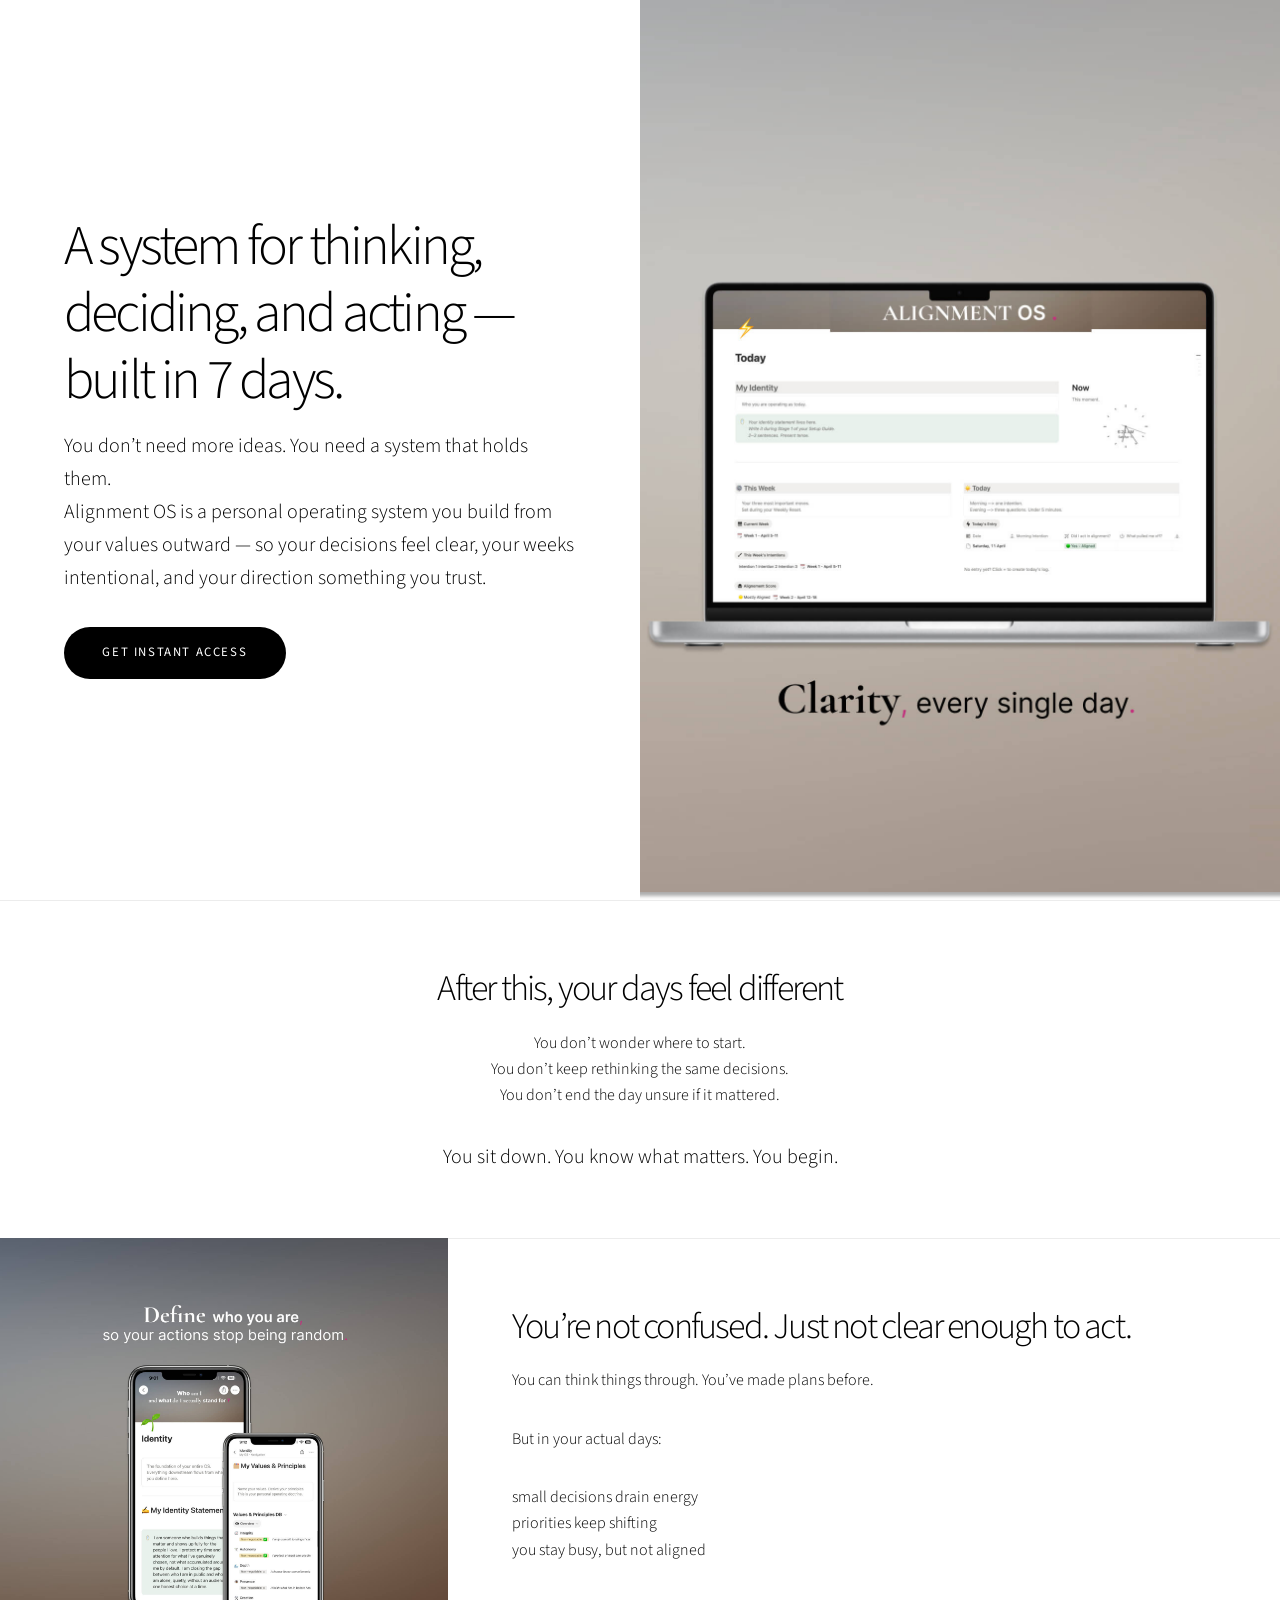
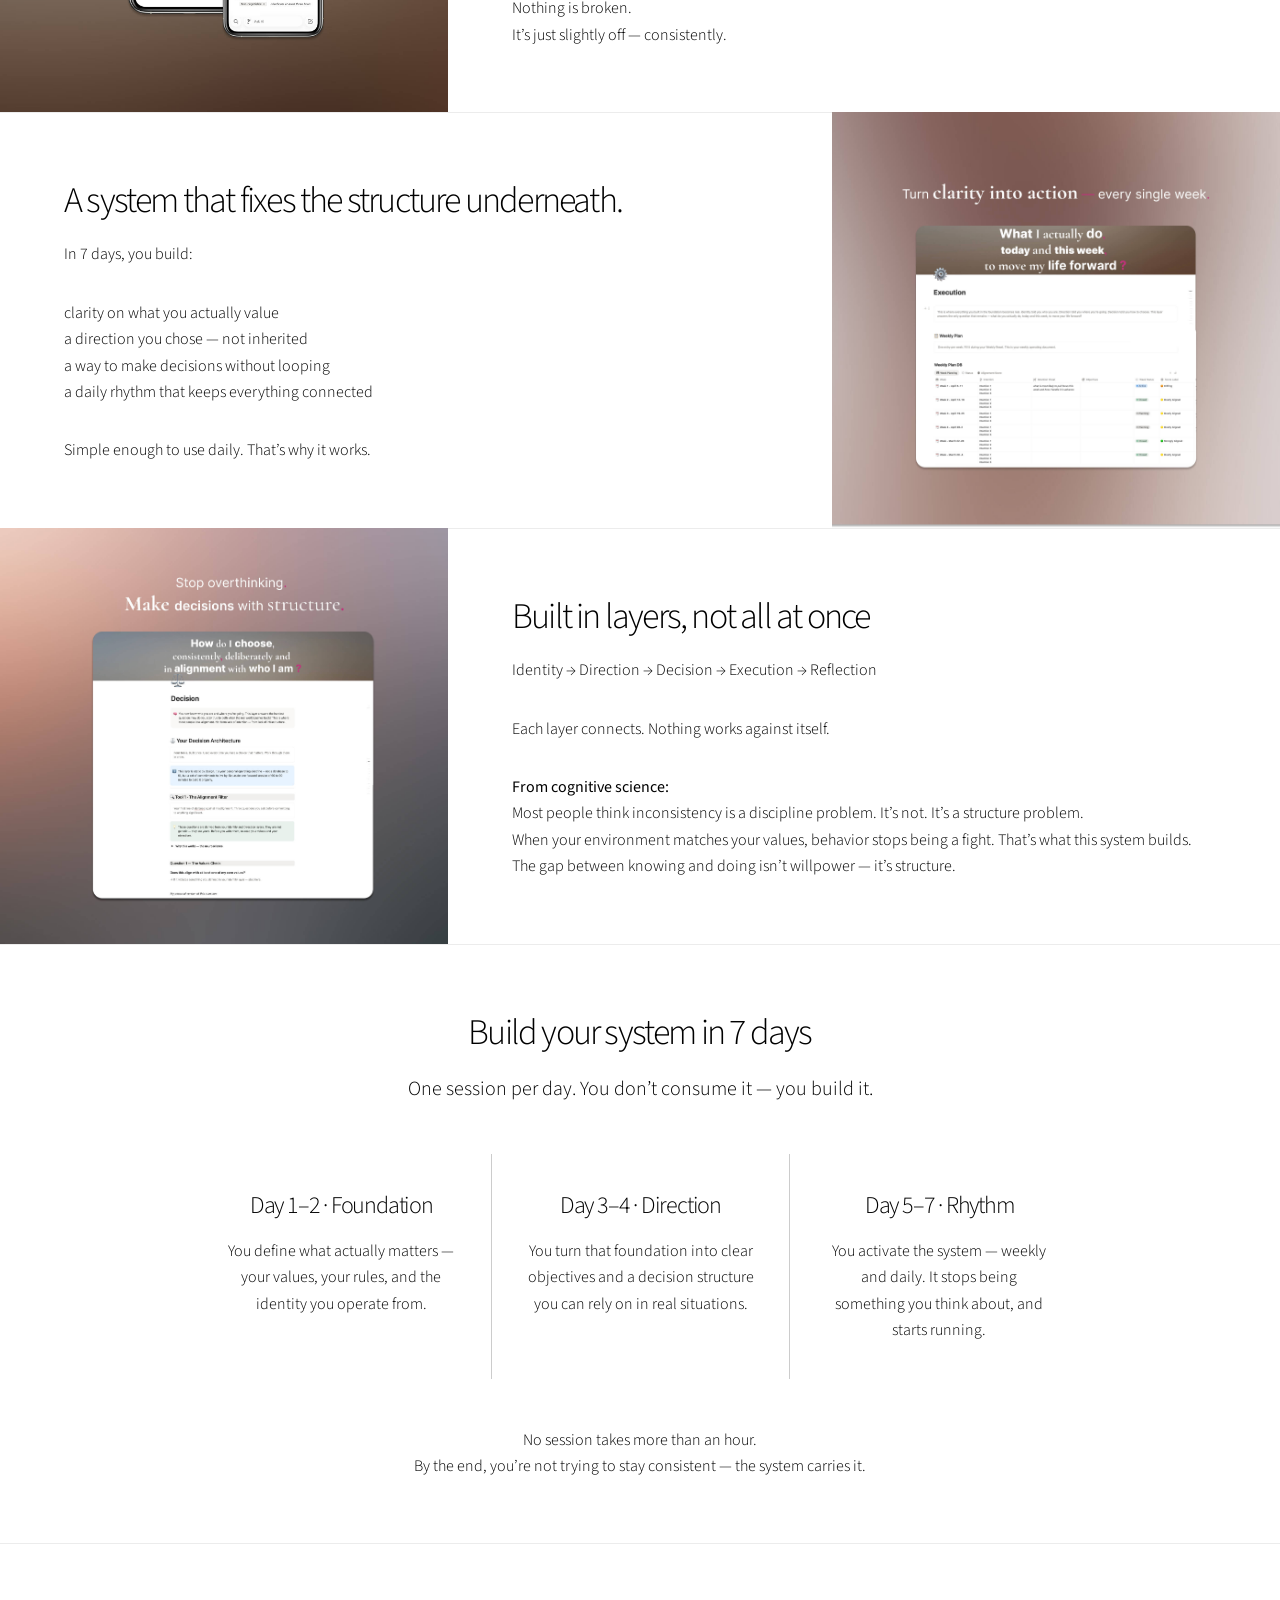
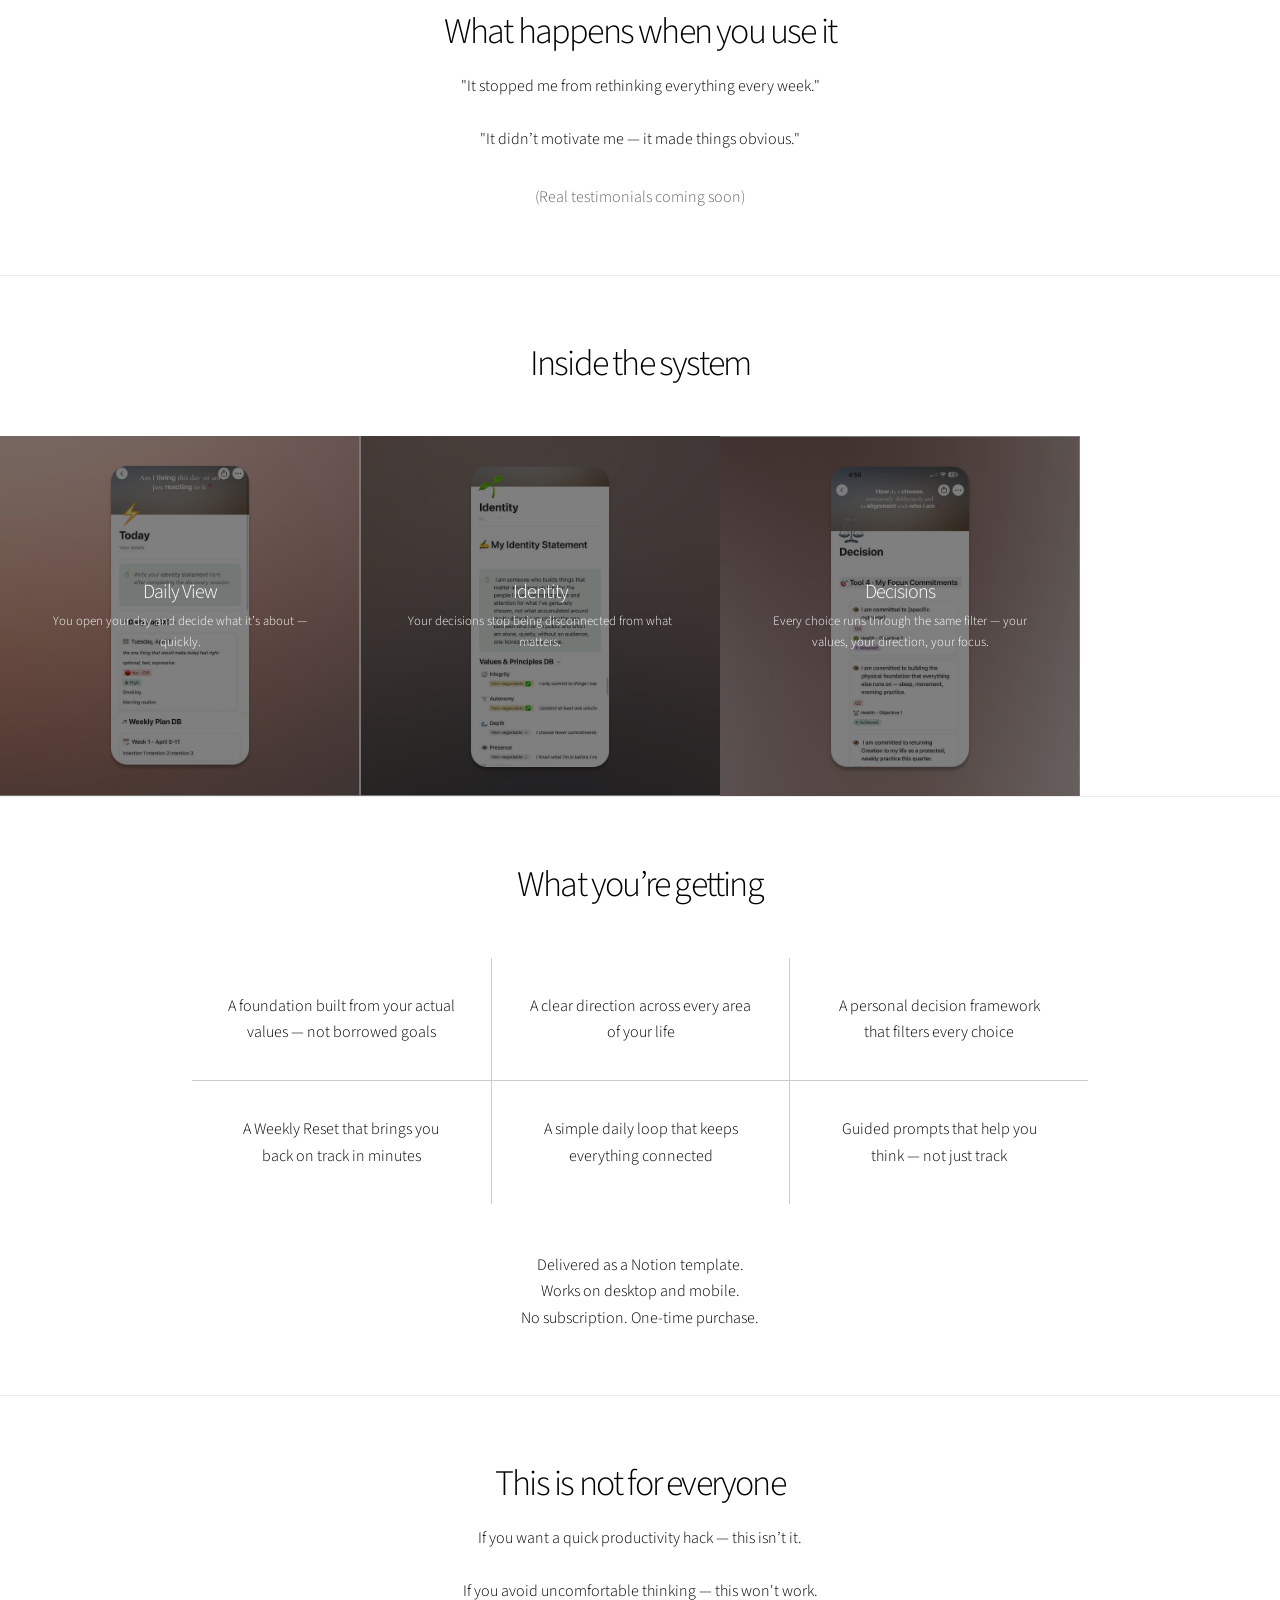
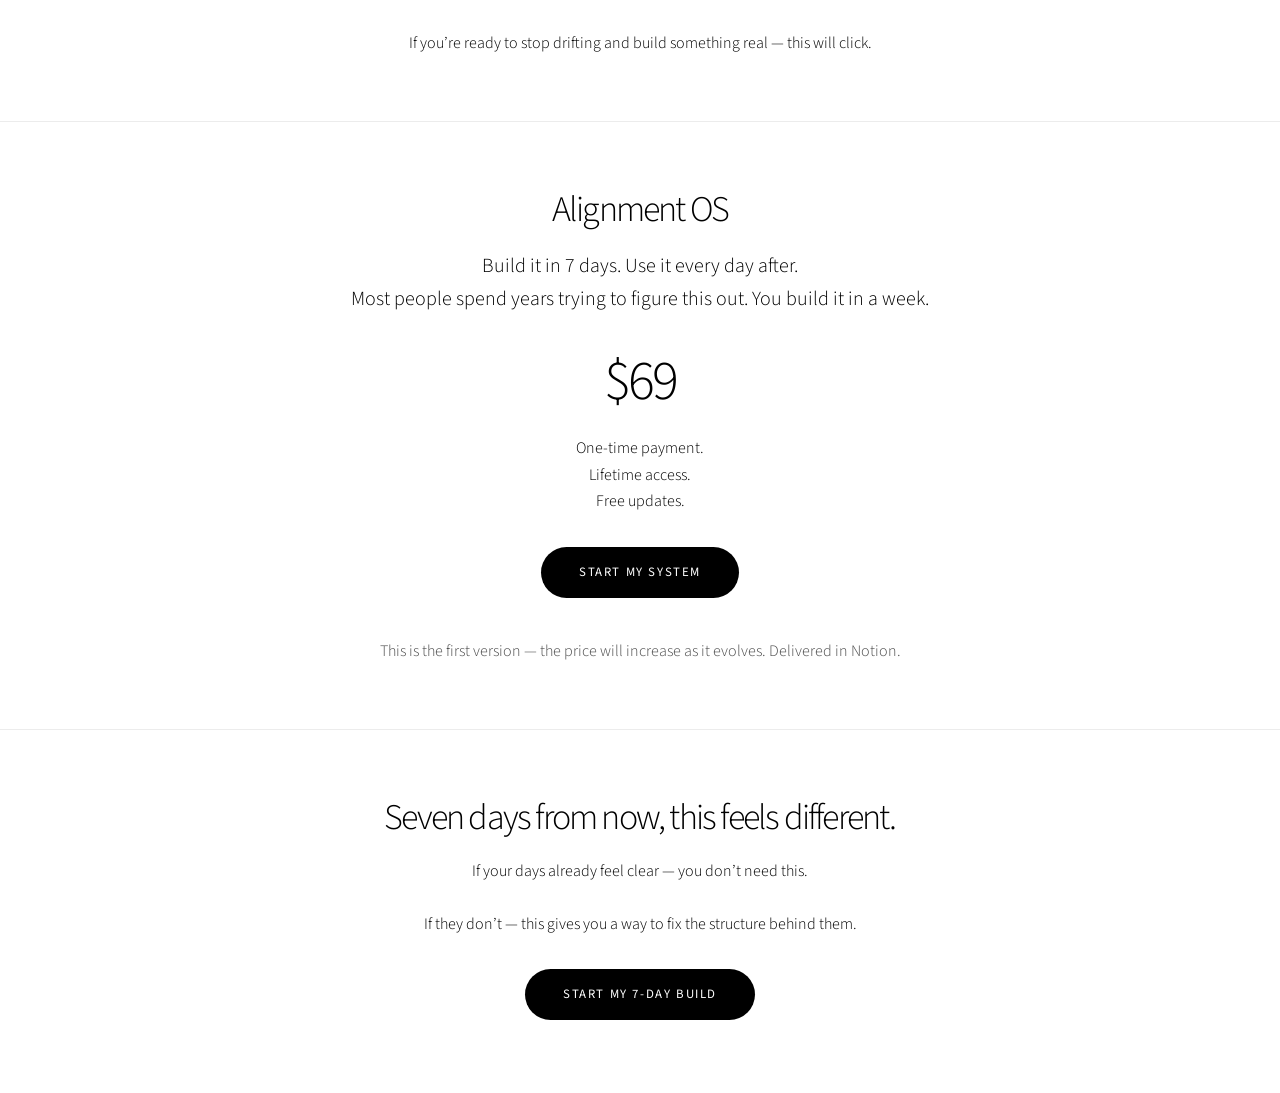
==== commit 08f95d7f: "Update offer.html" ====
--- a/offer.html
+++ b/offer.html
@@ -19,9 +19,10 @@
 <section class="banner style1 orient-left content-align-left image-position-center fullscreen">
 <div class="content">
 
-<h1>Get clear on what matters — and what to do about it — in 7 days.</h1>
+<h1>A system for thinking, deciding, and acting — built in 7 days.</h1>
 
 <p class="major">
+You don’t need more ideas. You need a system that holds them.<br>
 Alignment OS is a personal operating system you build from your values outward — so your decisions feel clear, your weeks intentional, and your direction something you trust.
 </p>
 
@@ -131,8 +132,11 @@
 
 <p>
 <strong>From cognitive science:</strong><br>
+Most people think inconsistency is a discipline problem.
+It’s not. It’s a structure problem.<br>
+When your environment matches your values, behavior stops being a fight.
+That’s what this system builds.
 The gap between knowing and doing isn’t willpower — it’s structure.<br>
-When your environment matches your values and direction, action becomes easier.
 </p>
 
 </div>
@@ -157,7 +161,7 @@
 <section>
 <h3>Day 1–2 · Foundation</h3>
 <p>
-You define what actually matters — your values, your principles, and the identity you're choosing to operate from.
+You define what actually matters — your values, your rules, and the identity you operate from.
 </p>
 </section>
 
@@ -297,8 +301,8 @@
 
 <p>
 If you want a quick productivity hack — this isn’t it.<br><br>
-If you avoid uncomfortable thinking — this isn’t it.<br><br>
-If you’re ready to stop drifting and build something real — this fits.
+If you avoid uncomfortable thinking — this won't work.<br><br>
+If you’re ready to stop drifting and build something real — this will click.
 </p>
 
 </div>
@@ -311,7 +315,8 @@
 <h2>Alignment OS</h2>
 
 <p class="major">
-Build it in 7 days. Use it every day after.
+Build it in 7 days. Use it every day after.<br>
+Most people spend years trying to figure this out. You build it in a week.
 </p>
 
 <h1 style="margin: 20px 0;">$69</h1>
@@ -323,7 +328,7 @@
 </p>
 
 <ul class="actions stacked">
-<li><a href="#" class="button primary large">Get instant access</a></li>
+<li><a href="#" class="button primary large">Start my system</a></li>
 </ul>
 
 <p style="margin-top:20px; opacity:0.7;">
@@ -345,7 +350,7 @@
 </p>
 
 <ul class="actions stacked">
-<li><a href="#" class="button primary large">Start building your system</a></li>
+<li><a href="#" class="button primary large">Start my 7-day build</a></li>
 </ul>
 
 </div>
--- a/assets/css/main.css
+++ b/assets/css/main.css
@@ -8608,3 +8608,31 @@
   height: 100%;
   object-fit: contain;
 }
+
+/* Make captions always visible */
+.custom-card {
+  position: relative;
+  overflow: hidden;
+}
+
+.custom-card .image img {
+  width: 100%;
+  display: block;
+}
+
+/* Overlay always visible */
+.custom-card .caption.always-visible {
+  position: absolute;
+  bottom: 0;
+  left: 0;
+  width: 100%;
+  padding: 20px;
+  background: rgba(0, 0, 0, 0.6);
+  color: #fff;
+}
+
+/* Remove hover dependency */
+.custom-card .caption {
+  opacity: 1 !important;
+  transform: none !important;
+}
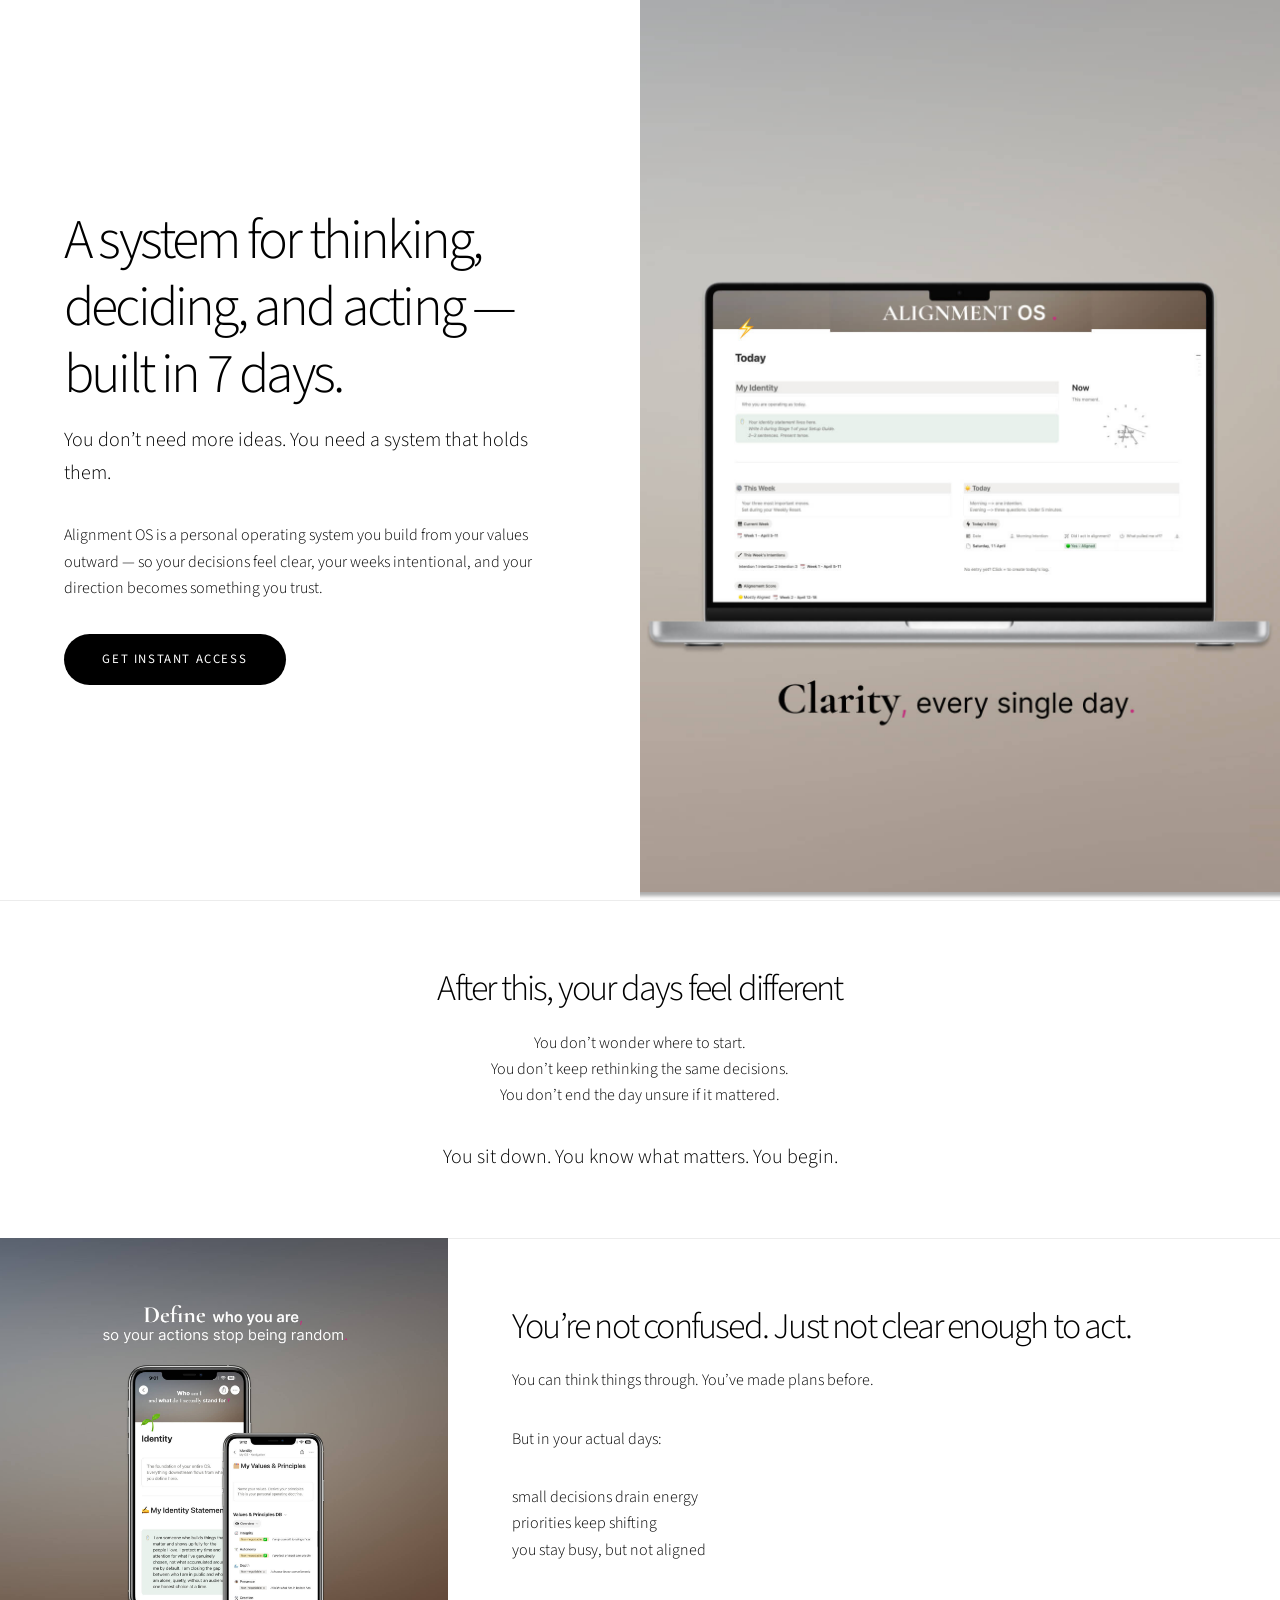
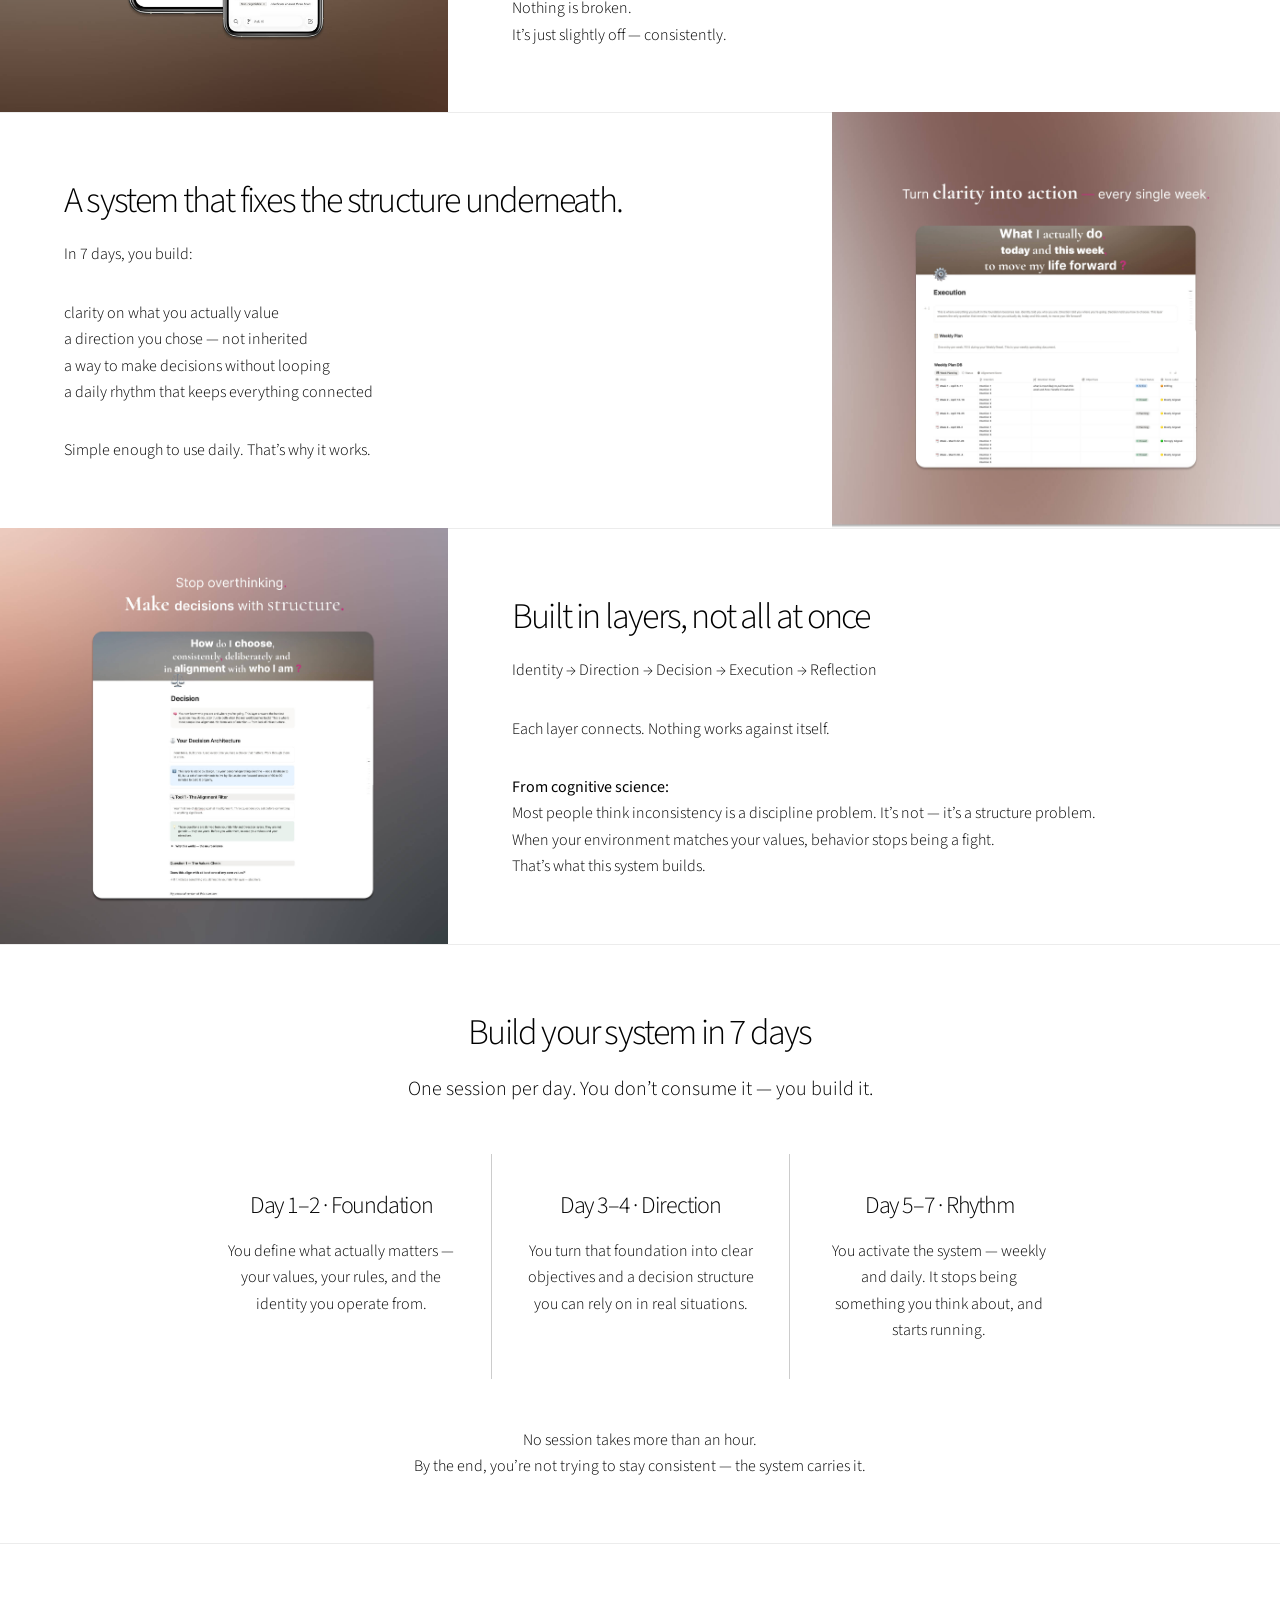
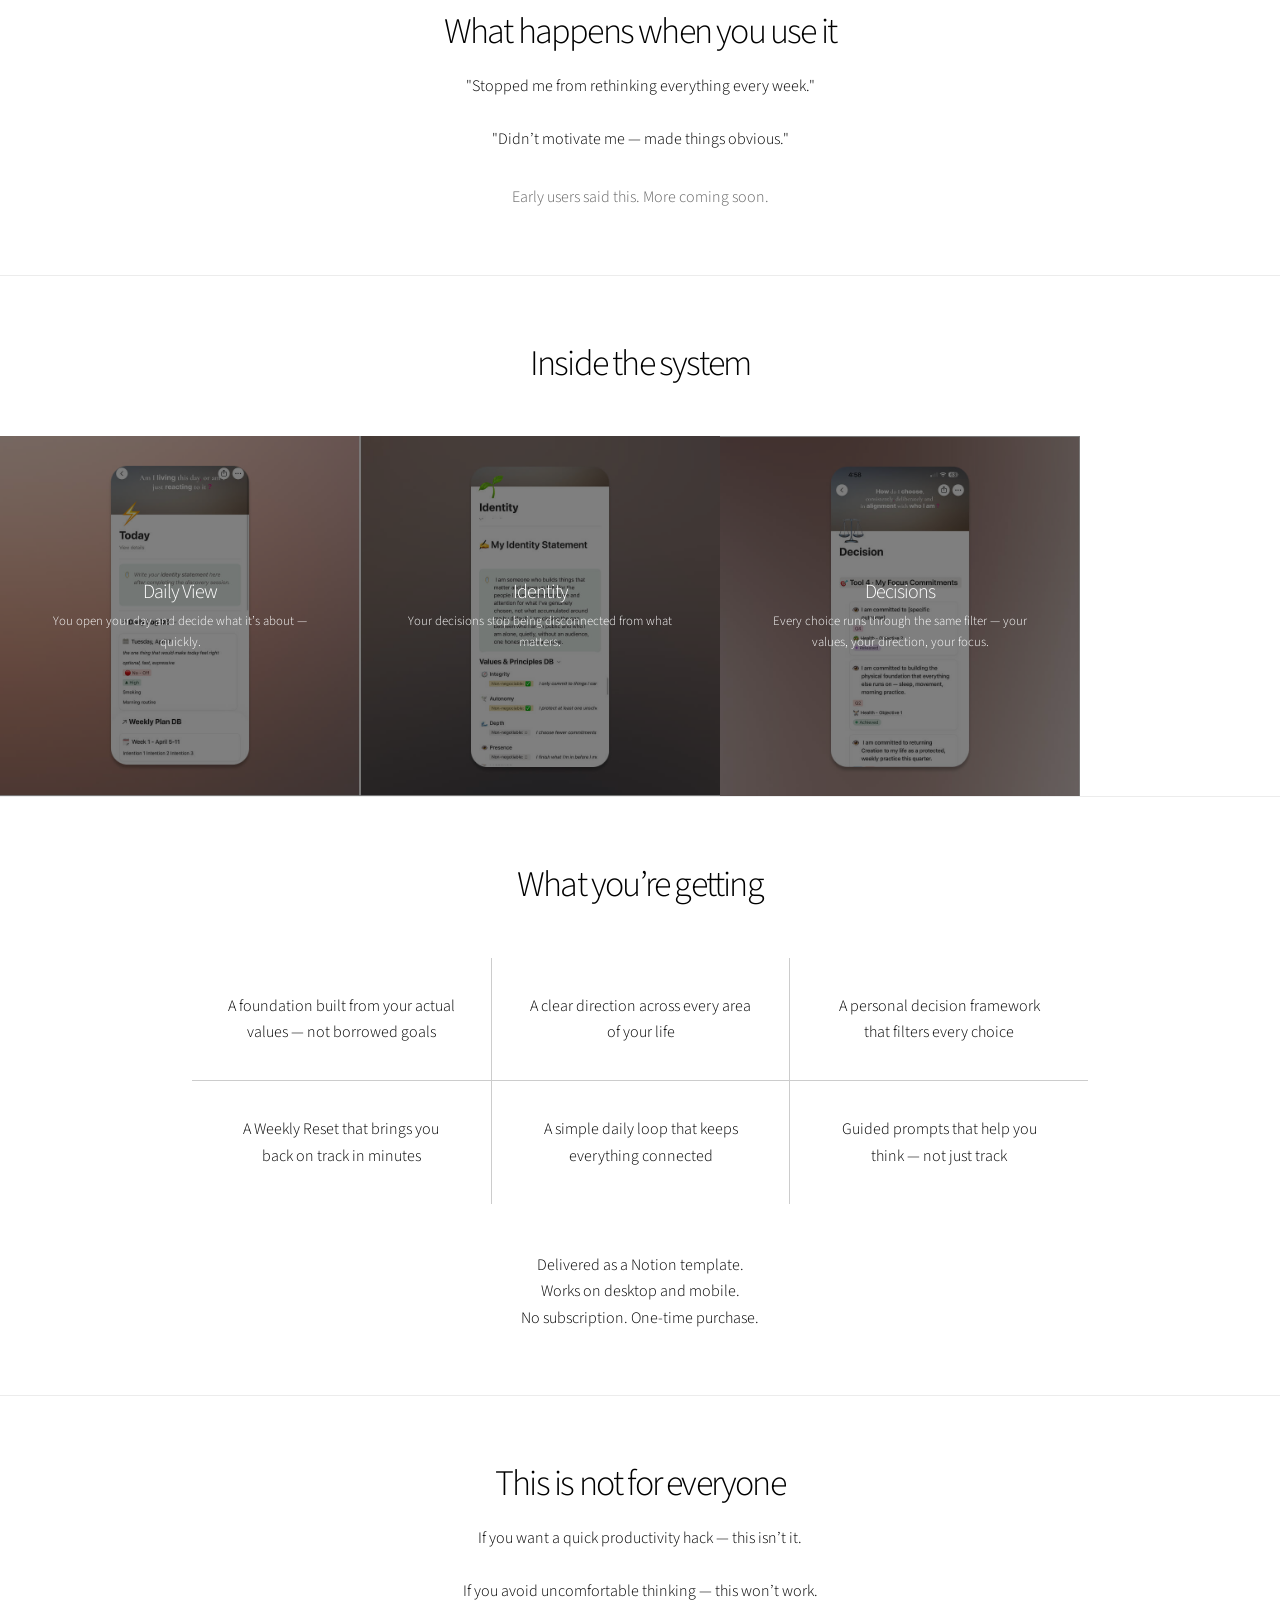
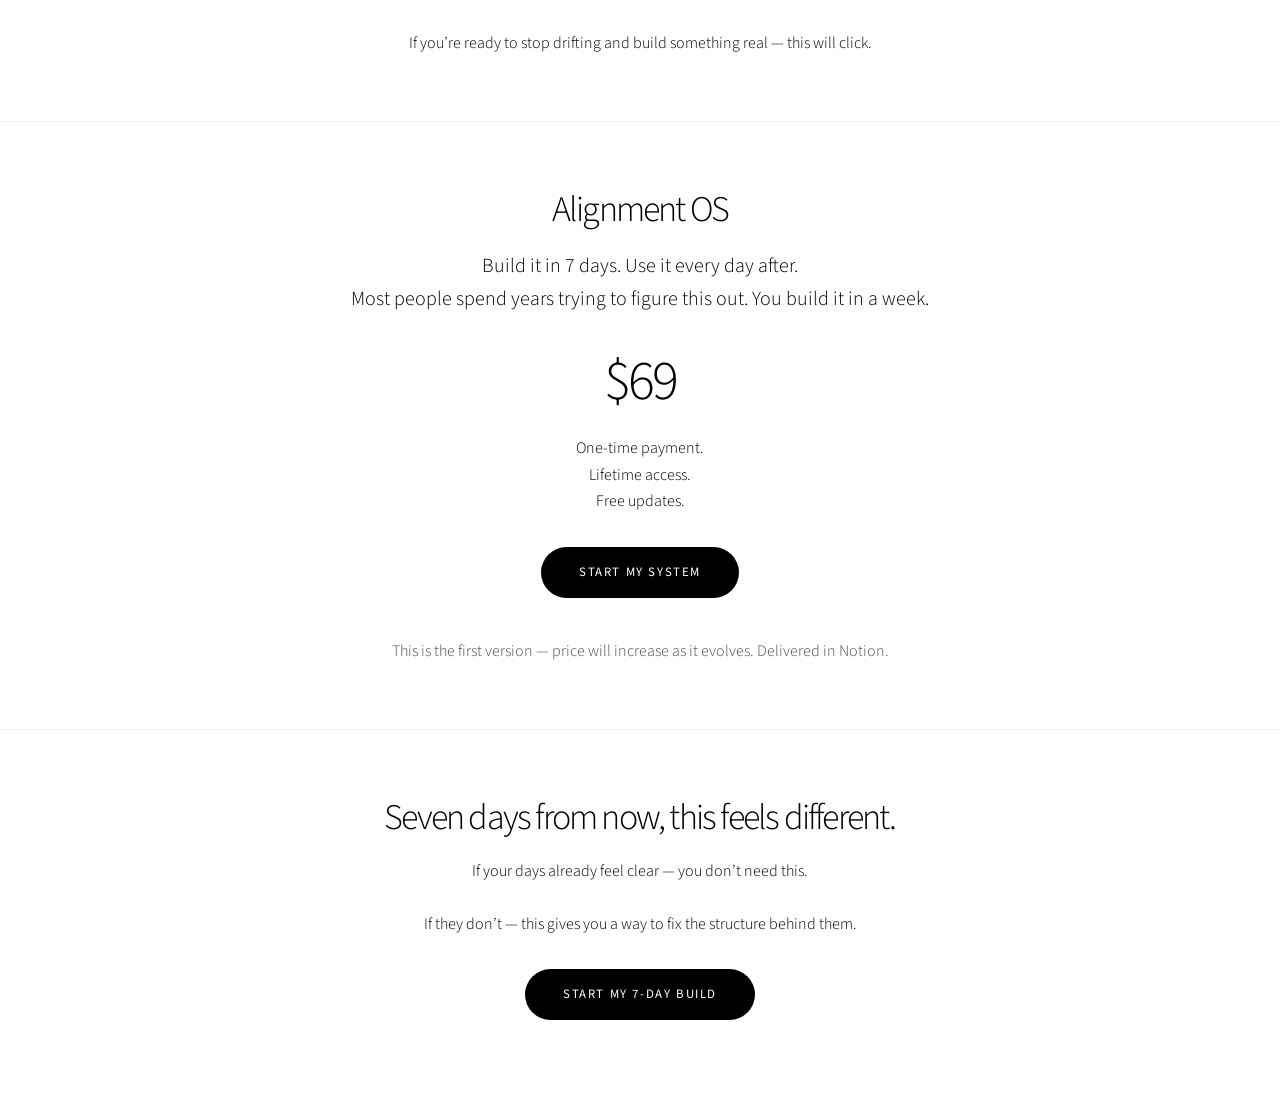
==== commit 3e2b4bbf: "Update offer.html" ====
--- a/offer.html
+++ b/offer.html
@@ -22,8 +22,11 @@
 <h1>A system for thinking, deciding, and acting — built in 7 days.</h1>
 
 <p class="major">
-You don’t need more ideas. You need a system that holds them.<br>
-Alignment OS is a personal operating system you build from your values outward — so your decisions feel clear, your weeks intentional, and your direction something you trust.
+You don’t need more ideas. You need a system that holds them.
+</p>
+  
+<p>
+Alignment OS is a personal operating system you build from your values outward — so your decisions feel clear, your weeks intentional, and your direction becomes something you trust.
 </p>
 
 <ul class="actions stacked">
@@ -132,11 +135,9 @@
 
 <p>
 <strong>From cognitive science:</strong><br>
-Most people think inconsistency is a discipline problem.
-It’s not. It’s a structure problem.<br>
-When your environment matches your values, behavior stops being a fight.
+Most people think inconsistency is a discipline problem. It’s not — it’s a structure problem.<br>
+When your environment matches your values, behavior stops being a fight.<br>
 That’s what this system builds.
-The gap between knowing and doing isn’t willpower — it’s structure.<br>
 </p>
 
 </div>
@@ -196,12 +197,12 @@
 <h2>What happens when you use it</h2>
 
 <p>
-"It stopped me from rethinking everything every week."<br><br>
-"It didn’t motivate me — it made things obvious."
+"Stopped me from rethinking everything every week."<br><br>
+"Didn’t motivate me — made things obvious."
 </p>
 
 <p style="opacity:0.6;">
-(Real testimonials coming soon)
+Early users said this. More coming soon.
 </p>
 
 </div>
@@ -301,7 +302,7 @@
 
 <p>
 If you want a quick productivity hack — this isn’t it.<br><br>
-If you avoid uncomfortable thinking — this won't work.<br><br>
+If you avoid uncomfortable thinking — this won’t work.<br><br>
 If you’re ready to stop drifting and build something real — this will click.
 </p>
 
@@ -332,7 +333,7 @@
 </ul>
 
 <p style="margin-top:20px; opacity:0.7;">
-This is the first version — the price will increase as it evolves. Delivered in Notion.
+This is the first version — price will increase as it evolves. Delivered in Notion.
 </p>
   
 </div>
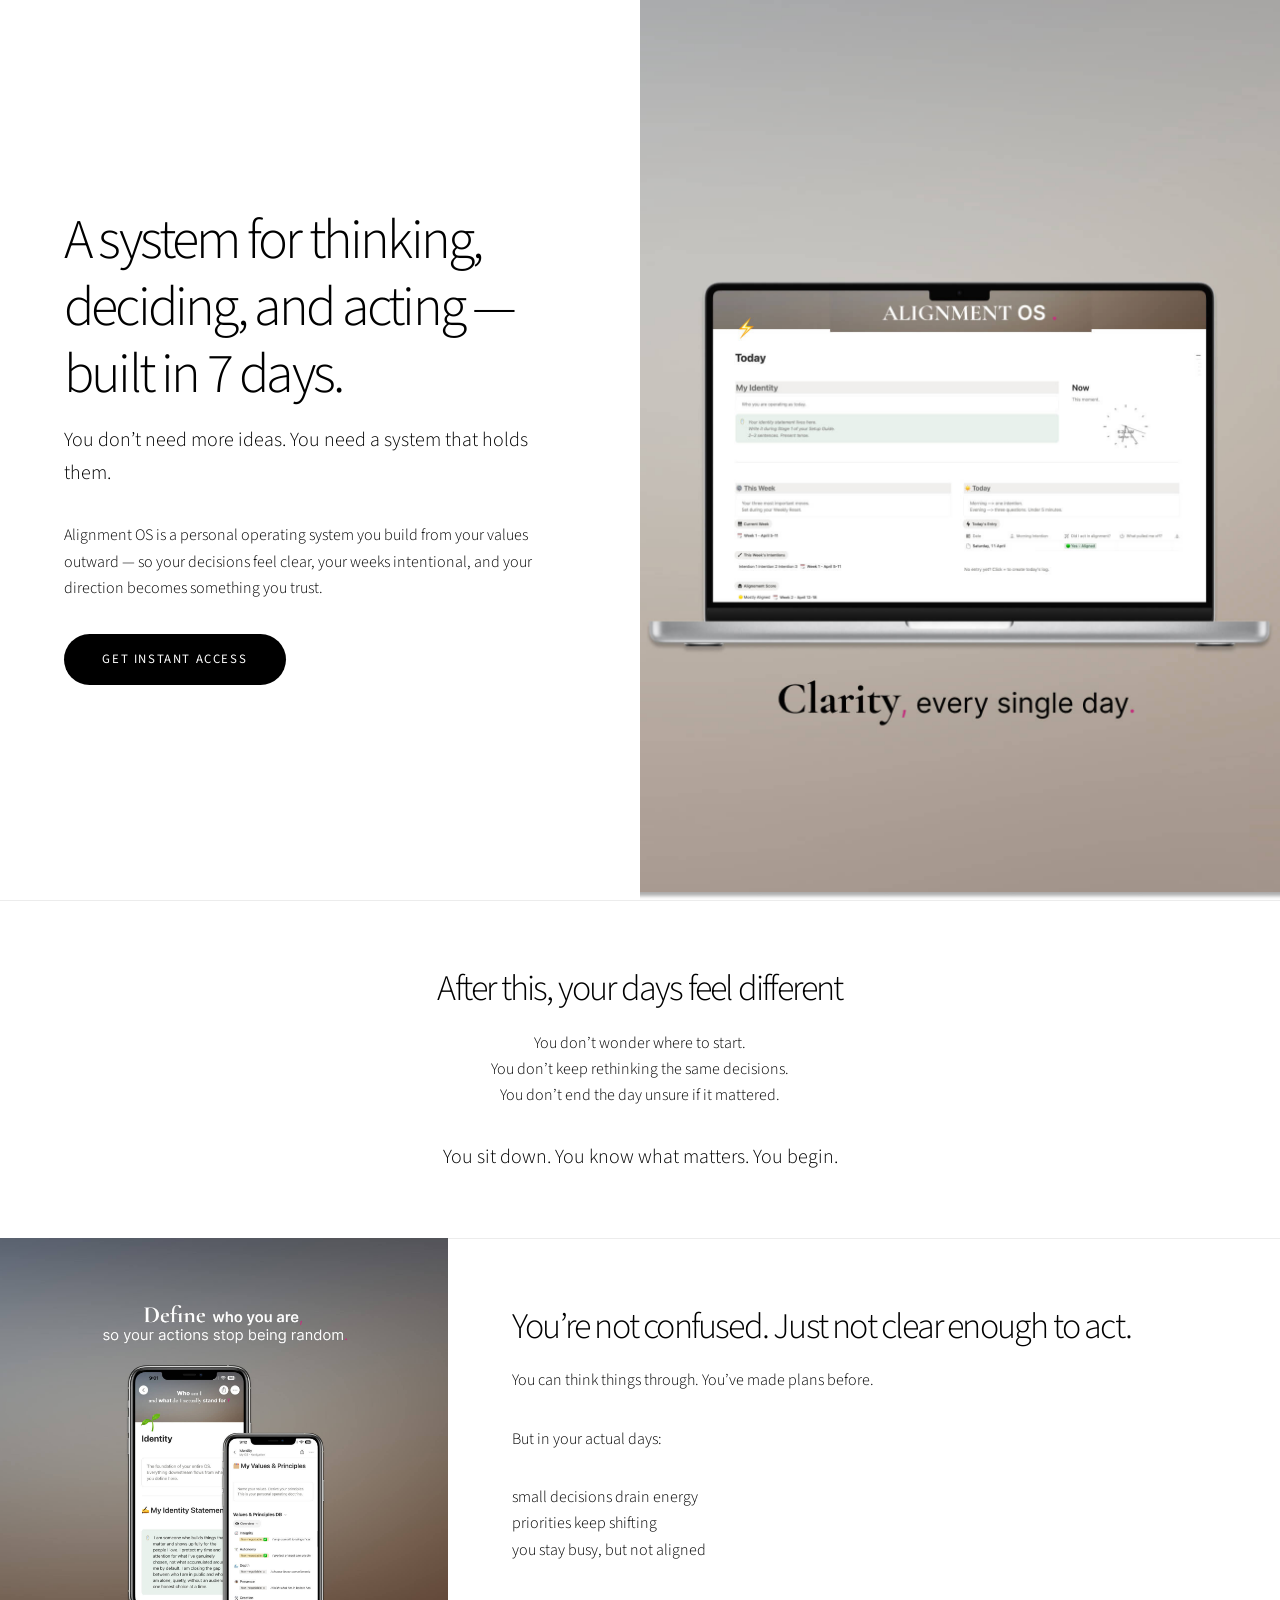
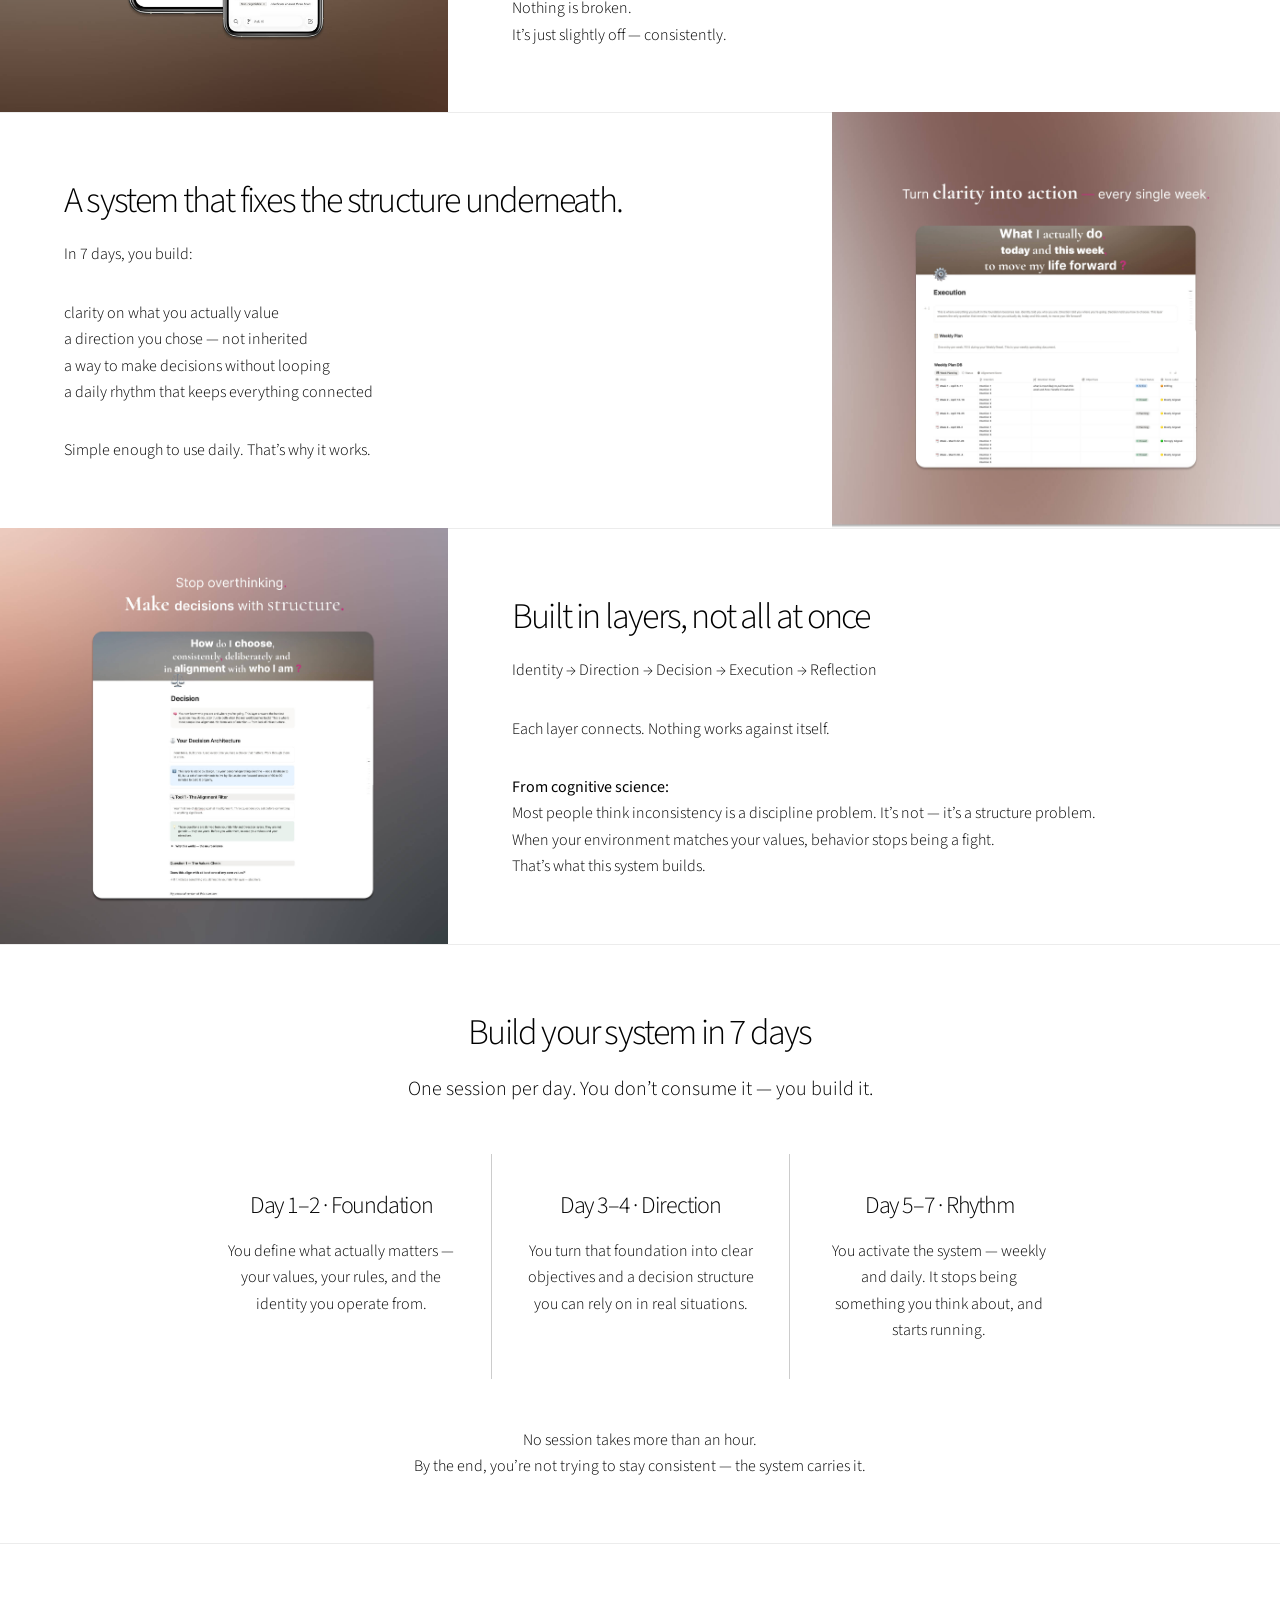
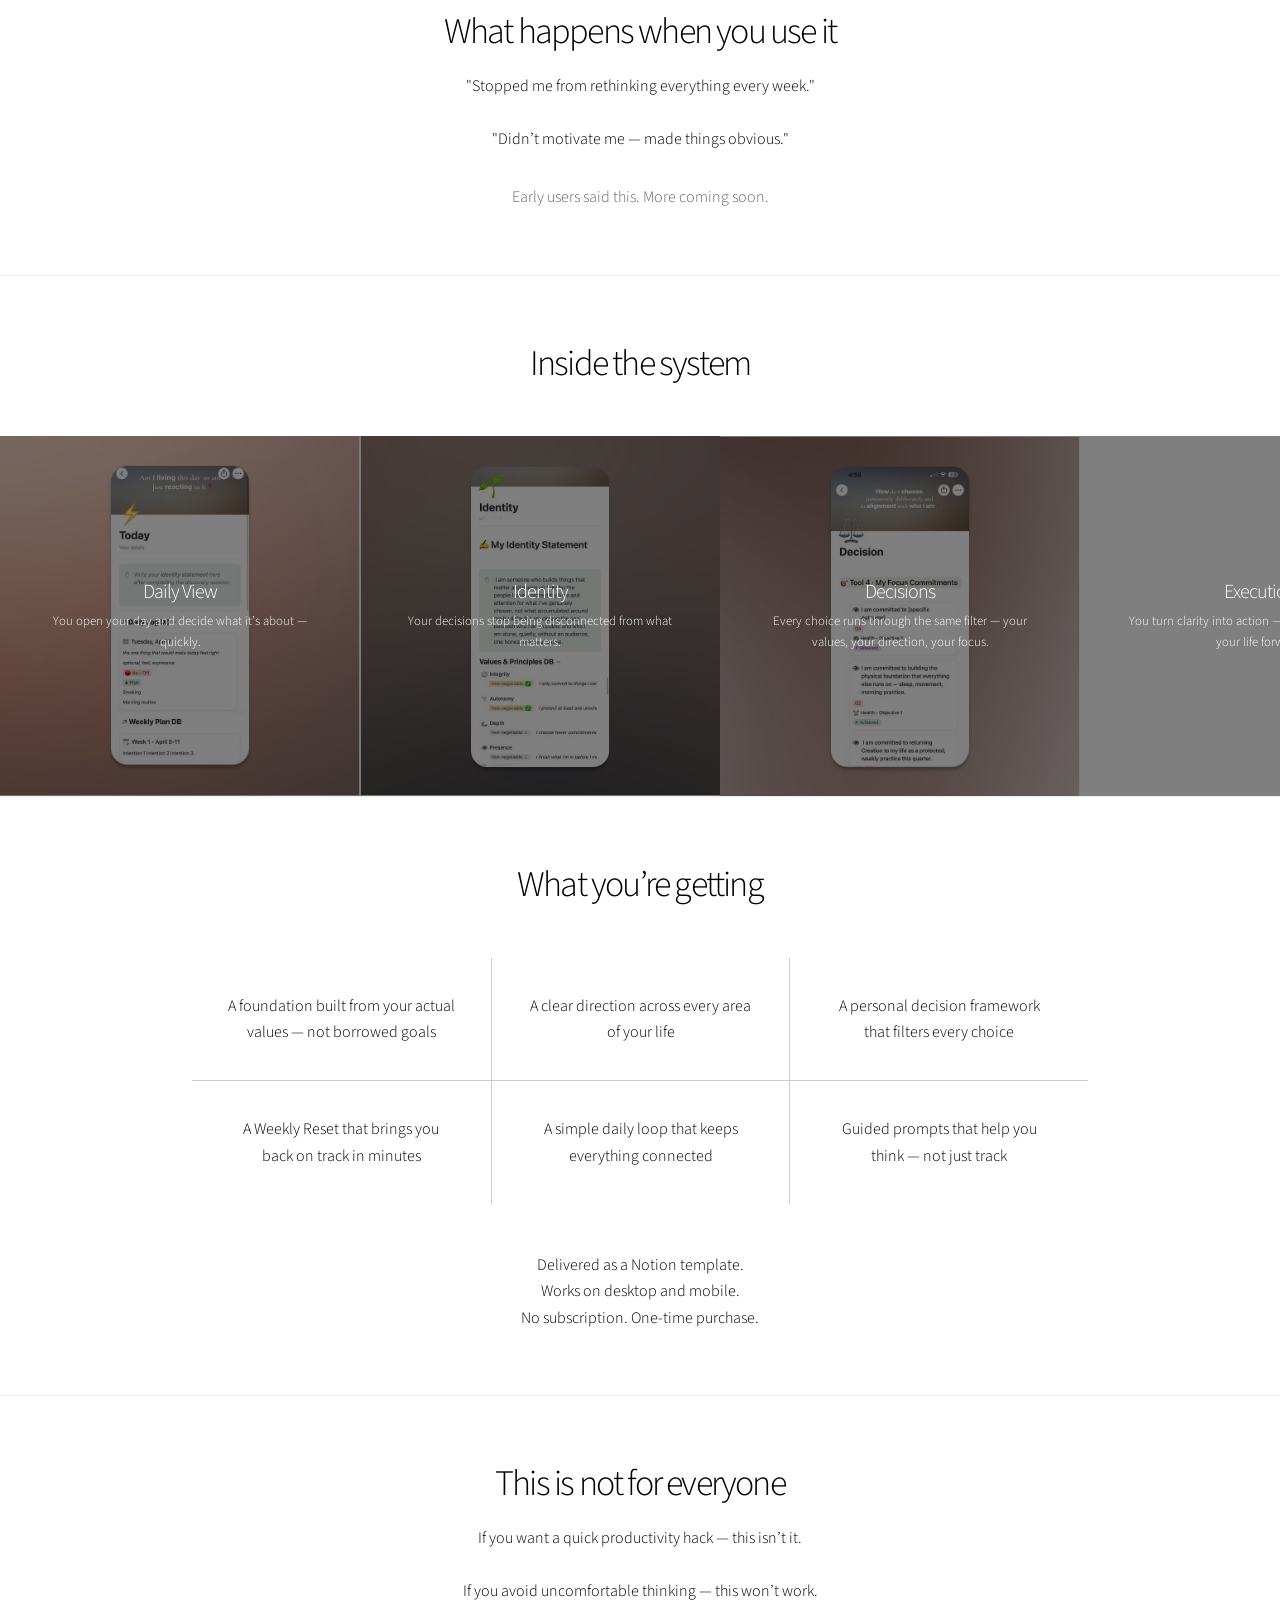
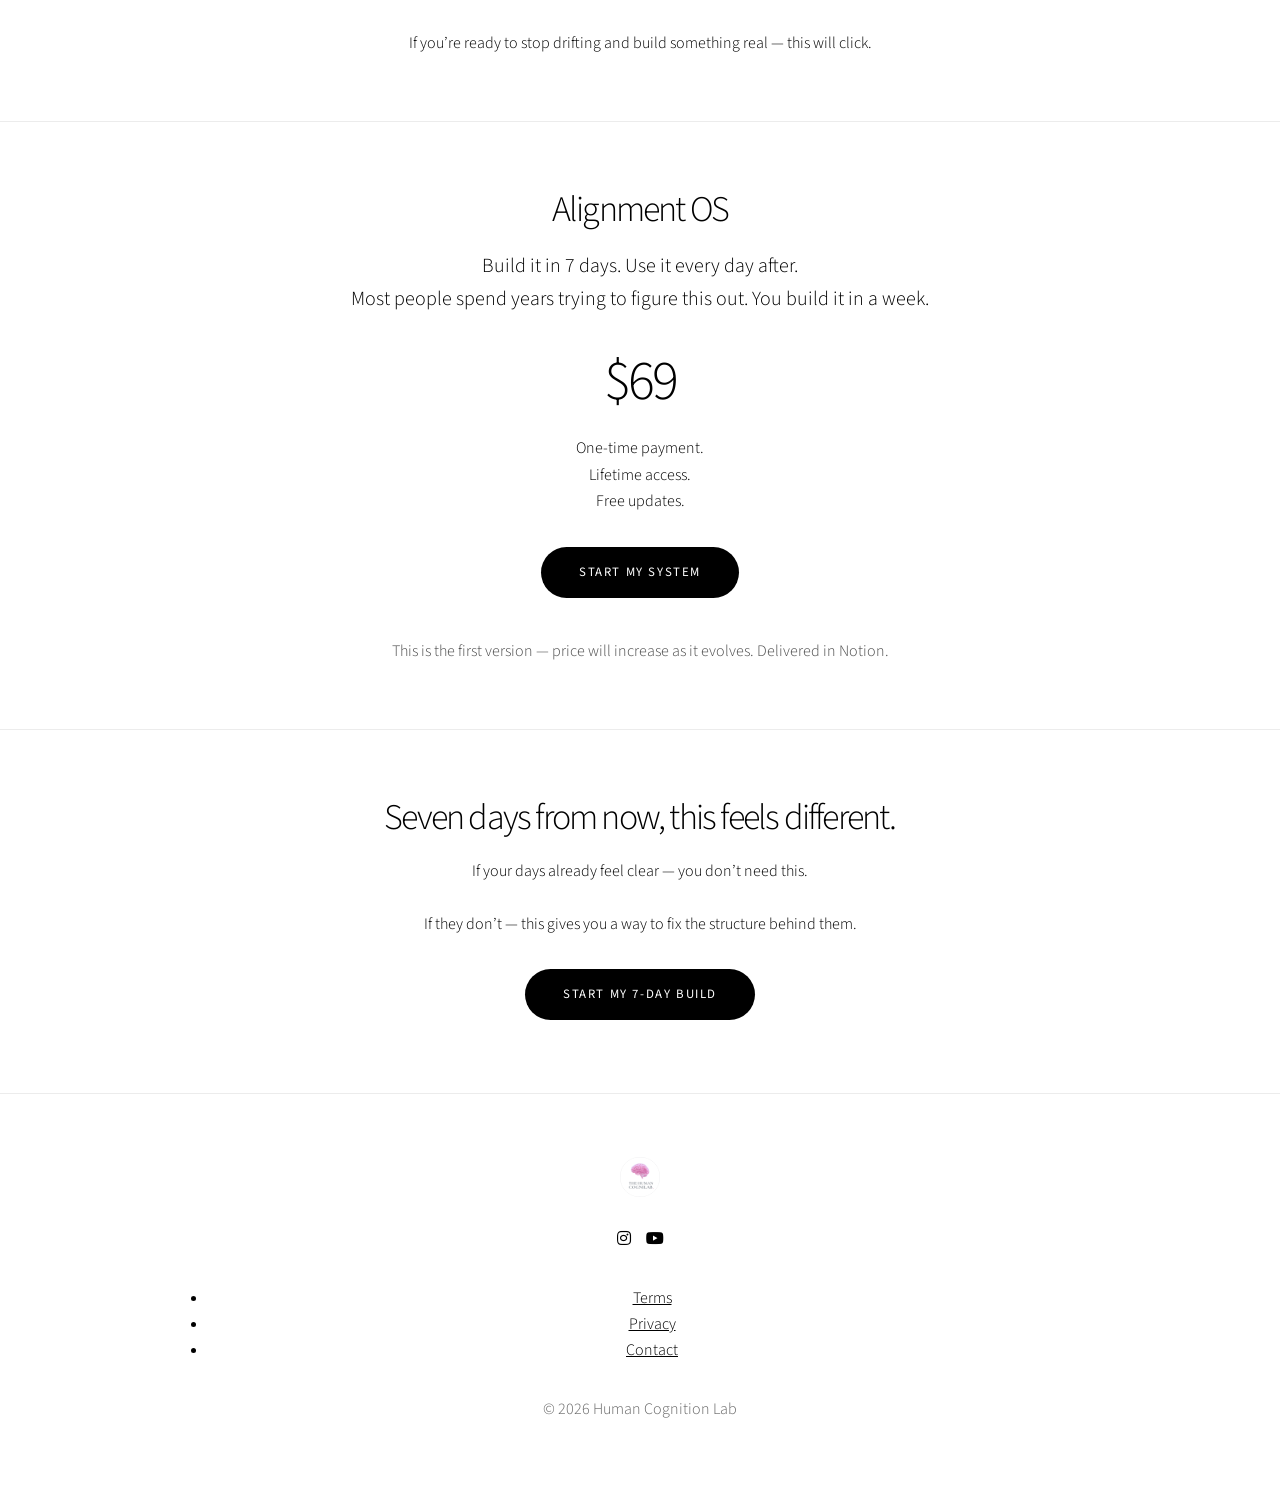
==== commit 89346c27: "Update offer.html" ====
--- a/offer.html
+++ b/offer.html
@@ -248,6 +248,26 @@
   </div>
 </article>
 
+  <article class="custom-card">
+  <div class="image">
+    <img src="images/pic04.jpg" alt="">
+  </div>
+  <div class="caption always-visible">
+    <h3>Execution</h3>
+    <p>You turn clarity into action — what actually moves your life forward.</p>
+  </div>
+</article>
+
+  <article class="custom-card">
+  <div class="image">
+    <img src="images/pic05.jpg" alt="">
+  </div>
+  <div class="caption always-visible">
+    <h3>Weekly Reset</h3>
+    <p>You step back, realign, and adjust — so you don’t drift again.</p>
+  </div>
+</article>
+
 </div>
 </section>
 
@@ -357,6 +377,32 @@
 </div>
 </section>
 
+  <!-- FOOTER -->
+<footer class="wrapper style1 align-center">
+  <div class="inner">
+
+    <div style="margin-bottom: 20px;">
+      <img src="images/logo.png" alt="Human Cognition Lab" style="height:40px; opacity:0.6;">
+    </div>
+
+    <ul class="icons">
+      <li><a href="https://www.instagram.com/thehumancognilab?utm_source=qr" class="icon brands fa-instagram"><span class="label">Instagram</span></a></li>
+      <li><a href="https://www.youtube.com/@thehumancognilab" class="icon brands fa-youtube"><span class="label">YouTube</span></a></li>
+    </ul>
+
+    <ul class="menu" style="margin-top:20px;">
+      <li><a href="/terms">Terms</a></li>
+      <li><a href="/privacy">Privacy</a></li>
+      <li><a href="/contact">Contact</a></li>
+    </ul>
+
+    <p style="margin-top:20px; opacity:0.6;">
+      © 2026 Human Cognition Lab
+    </p>
+
+  </div>
+</footer>
+  
 </div>
 
 <!-- SCRIPTS -->
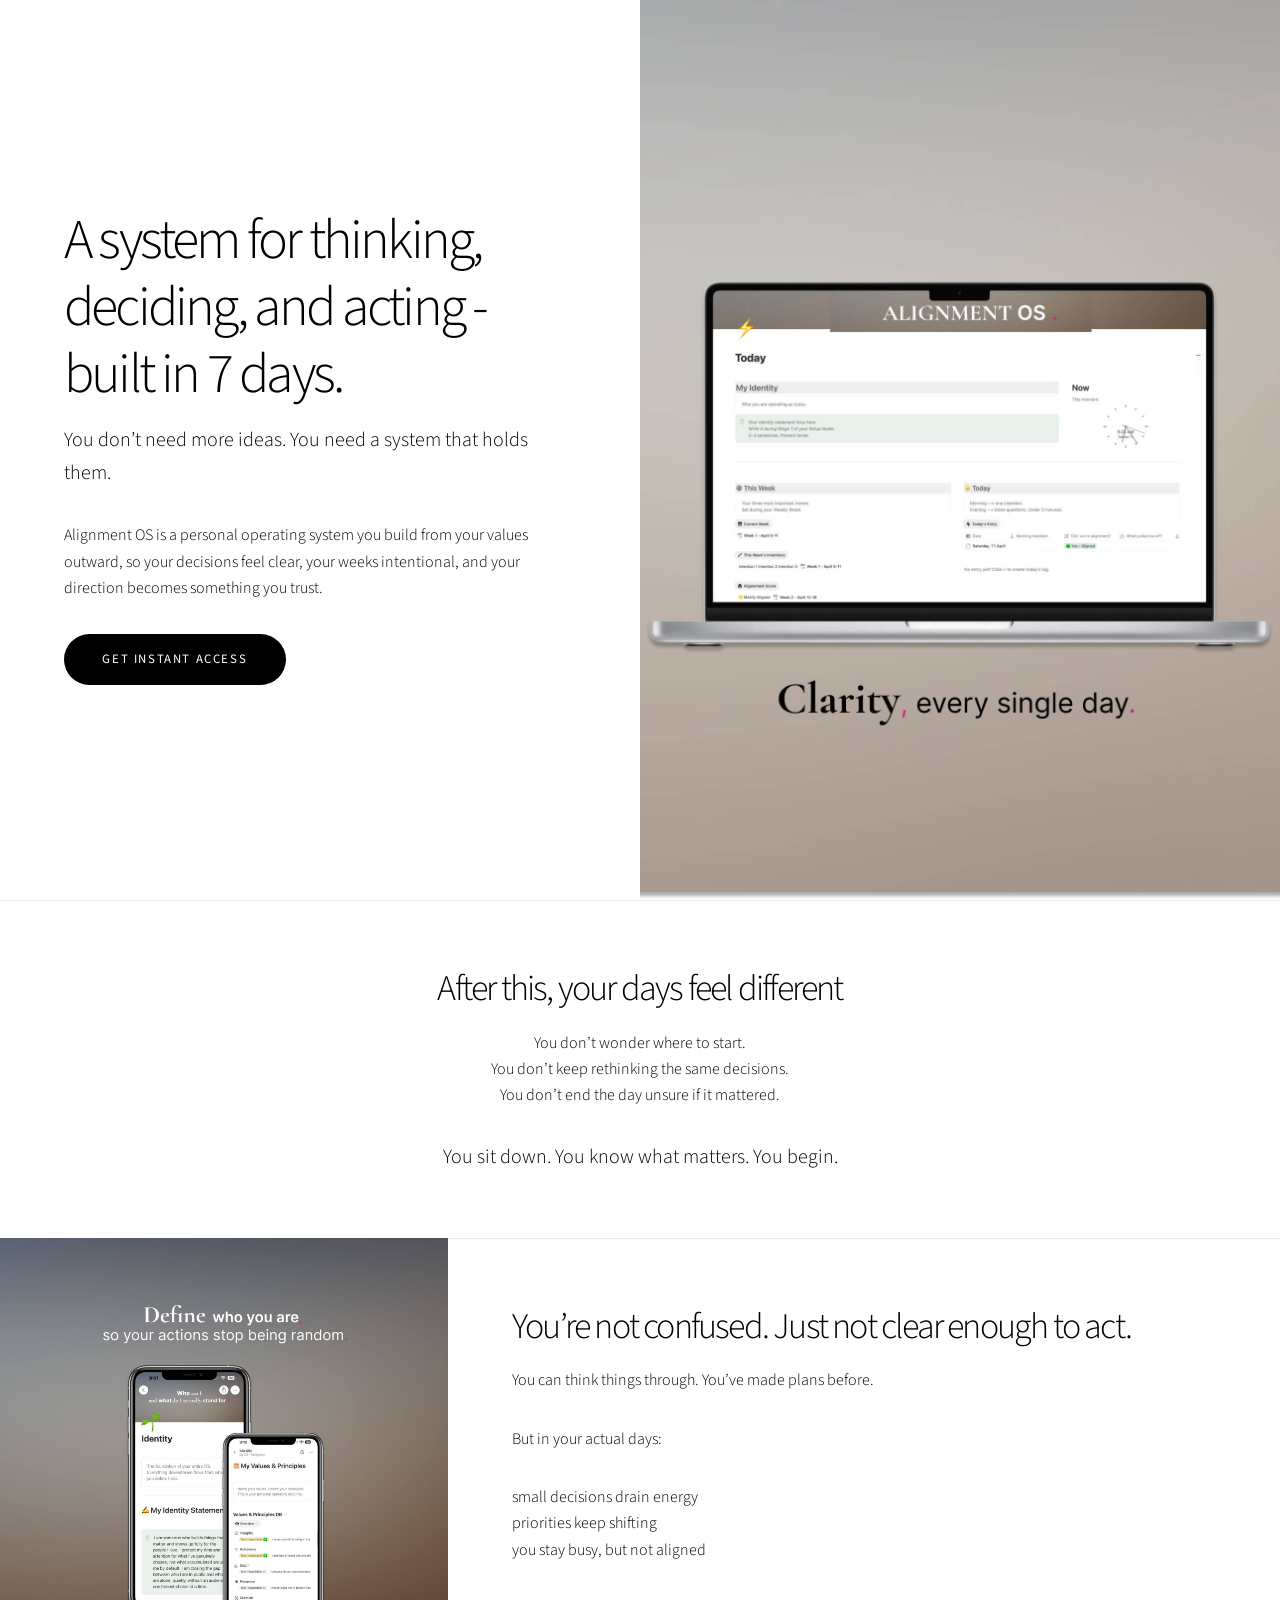
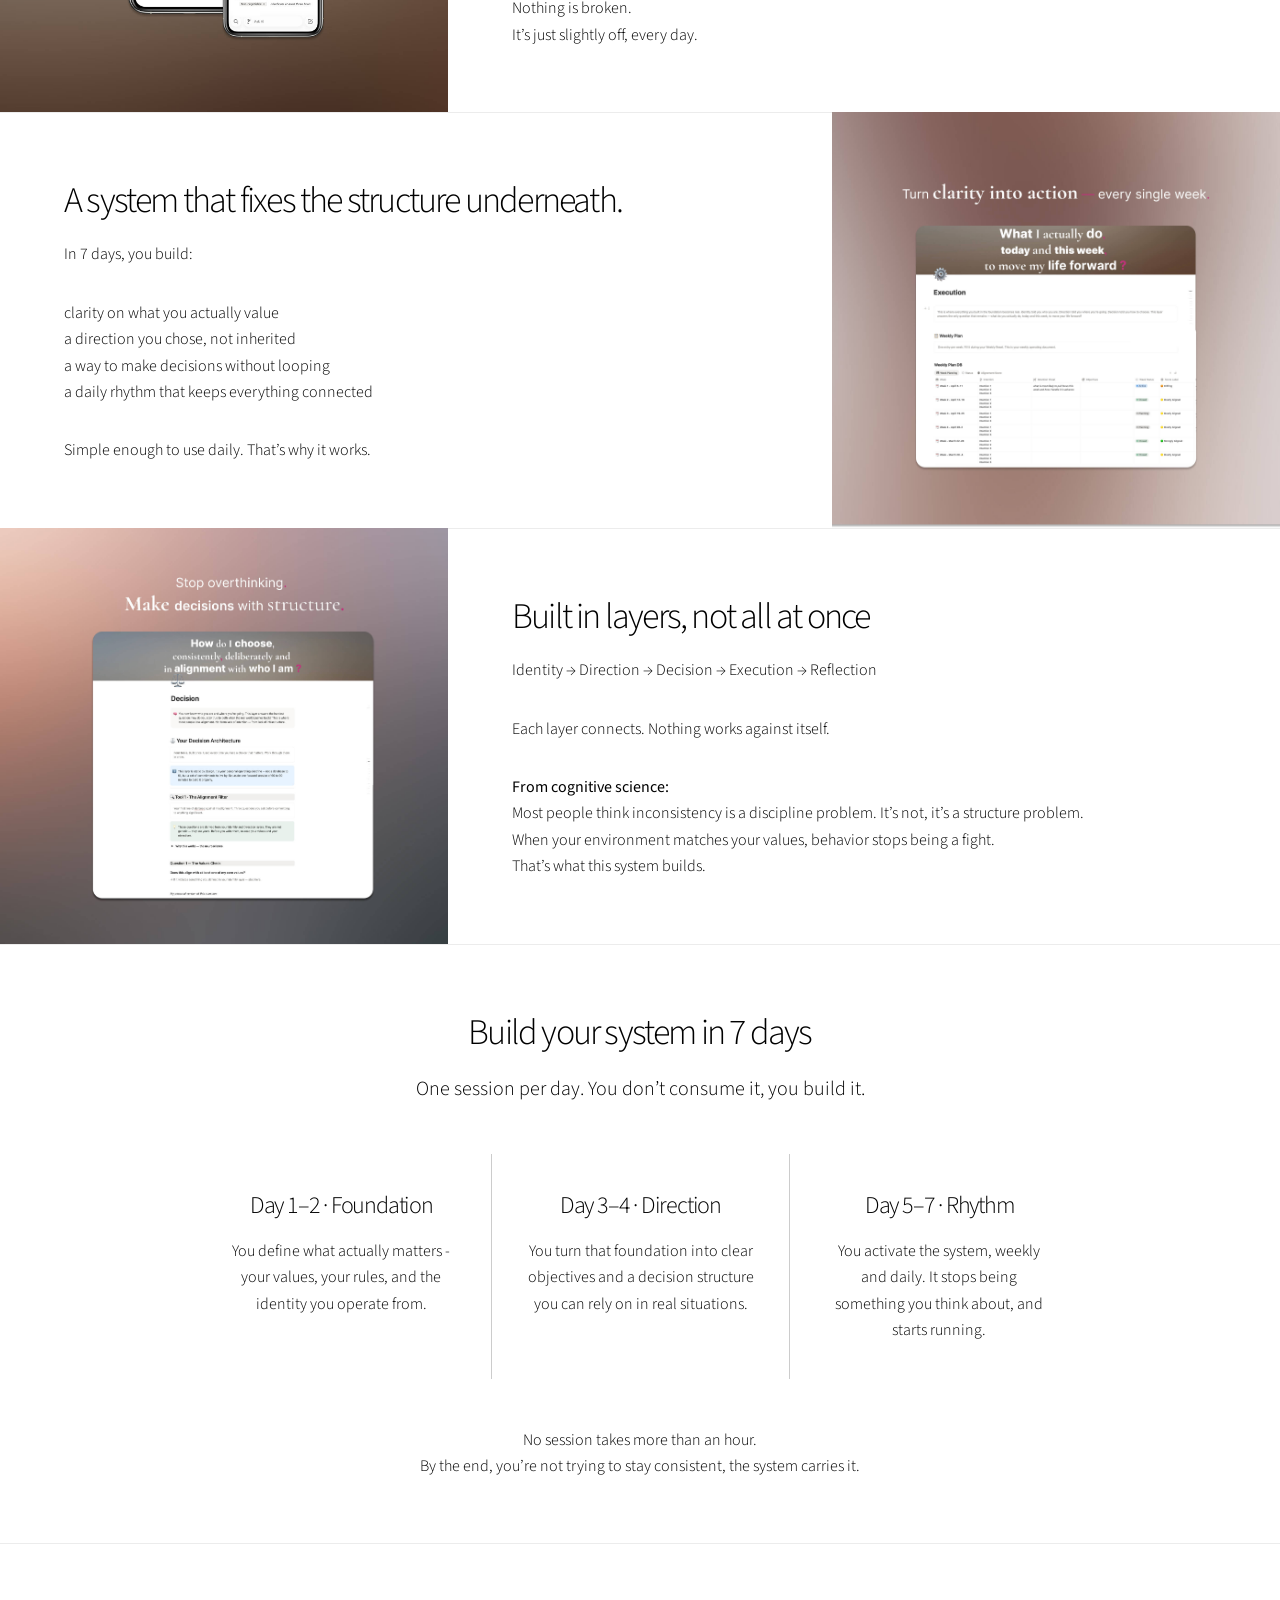
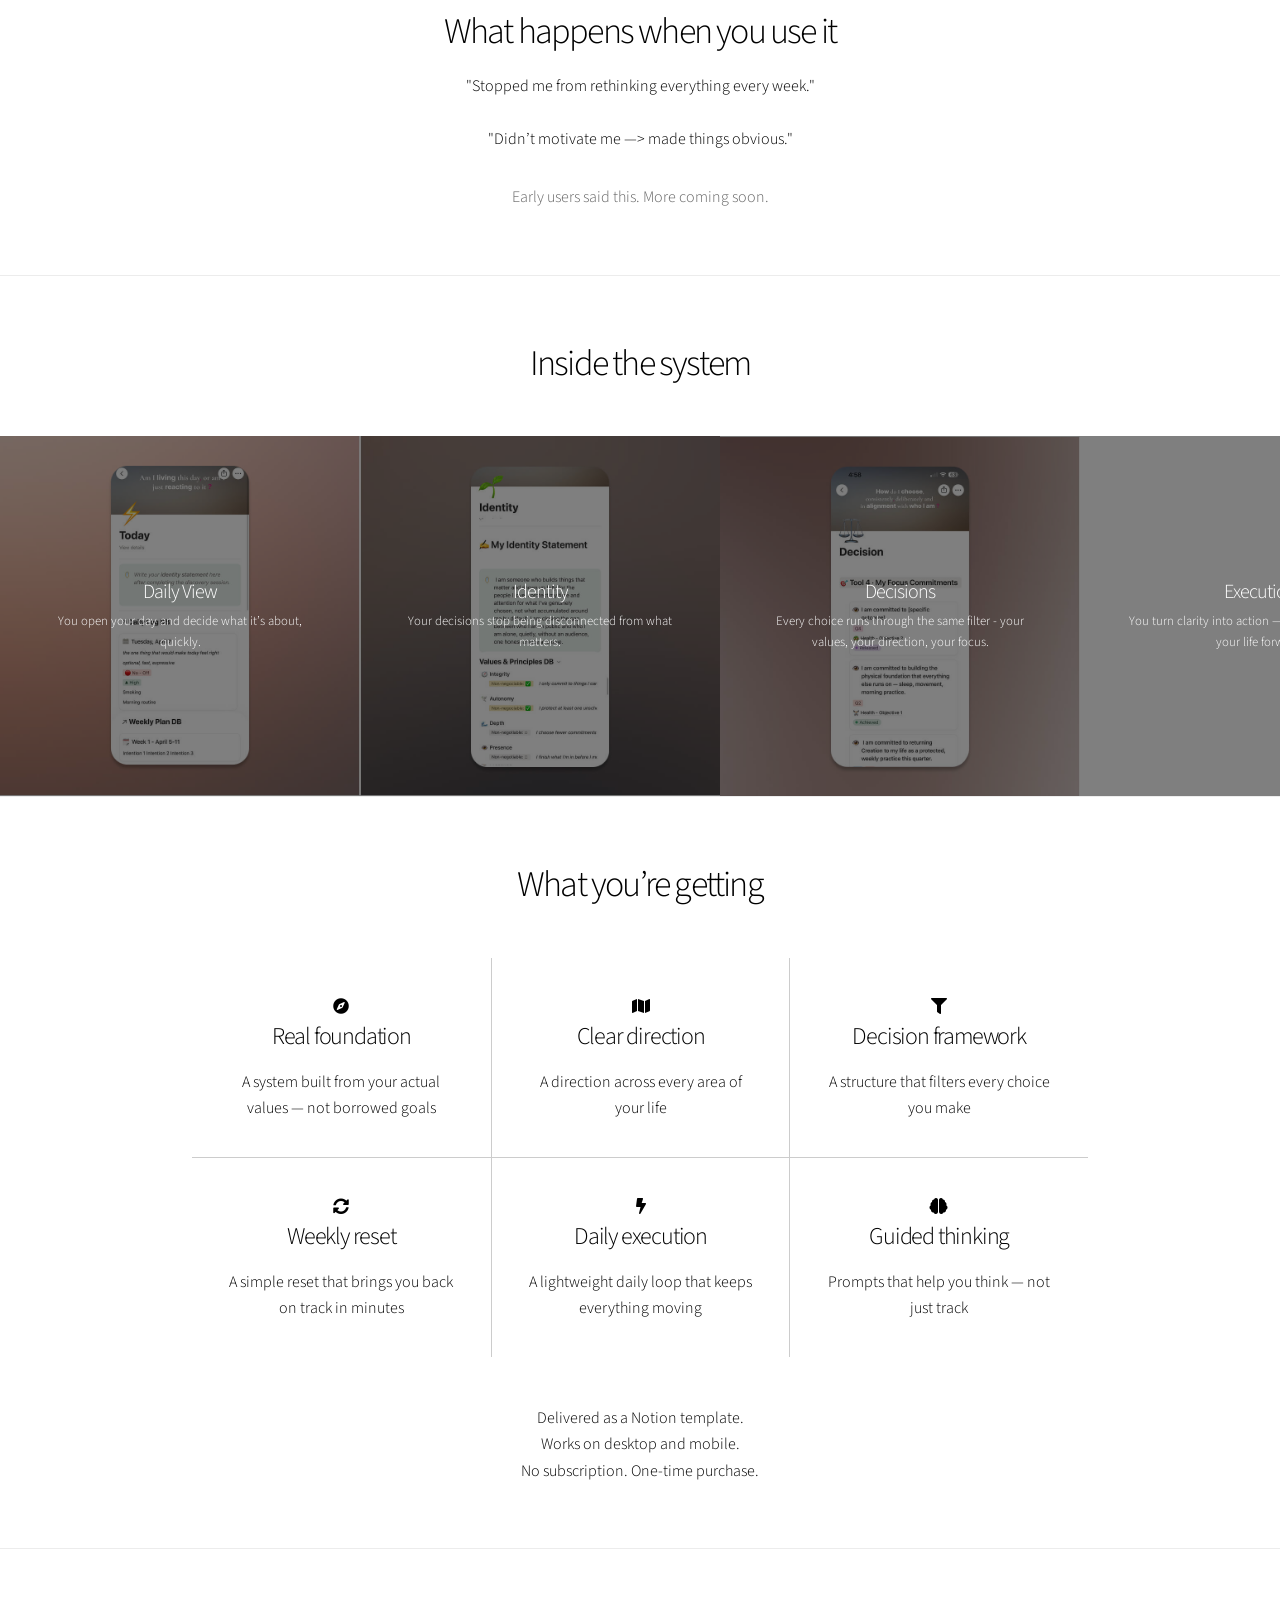
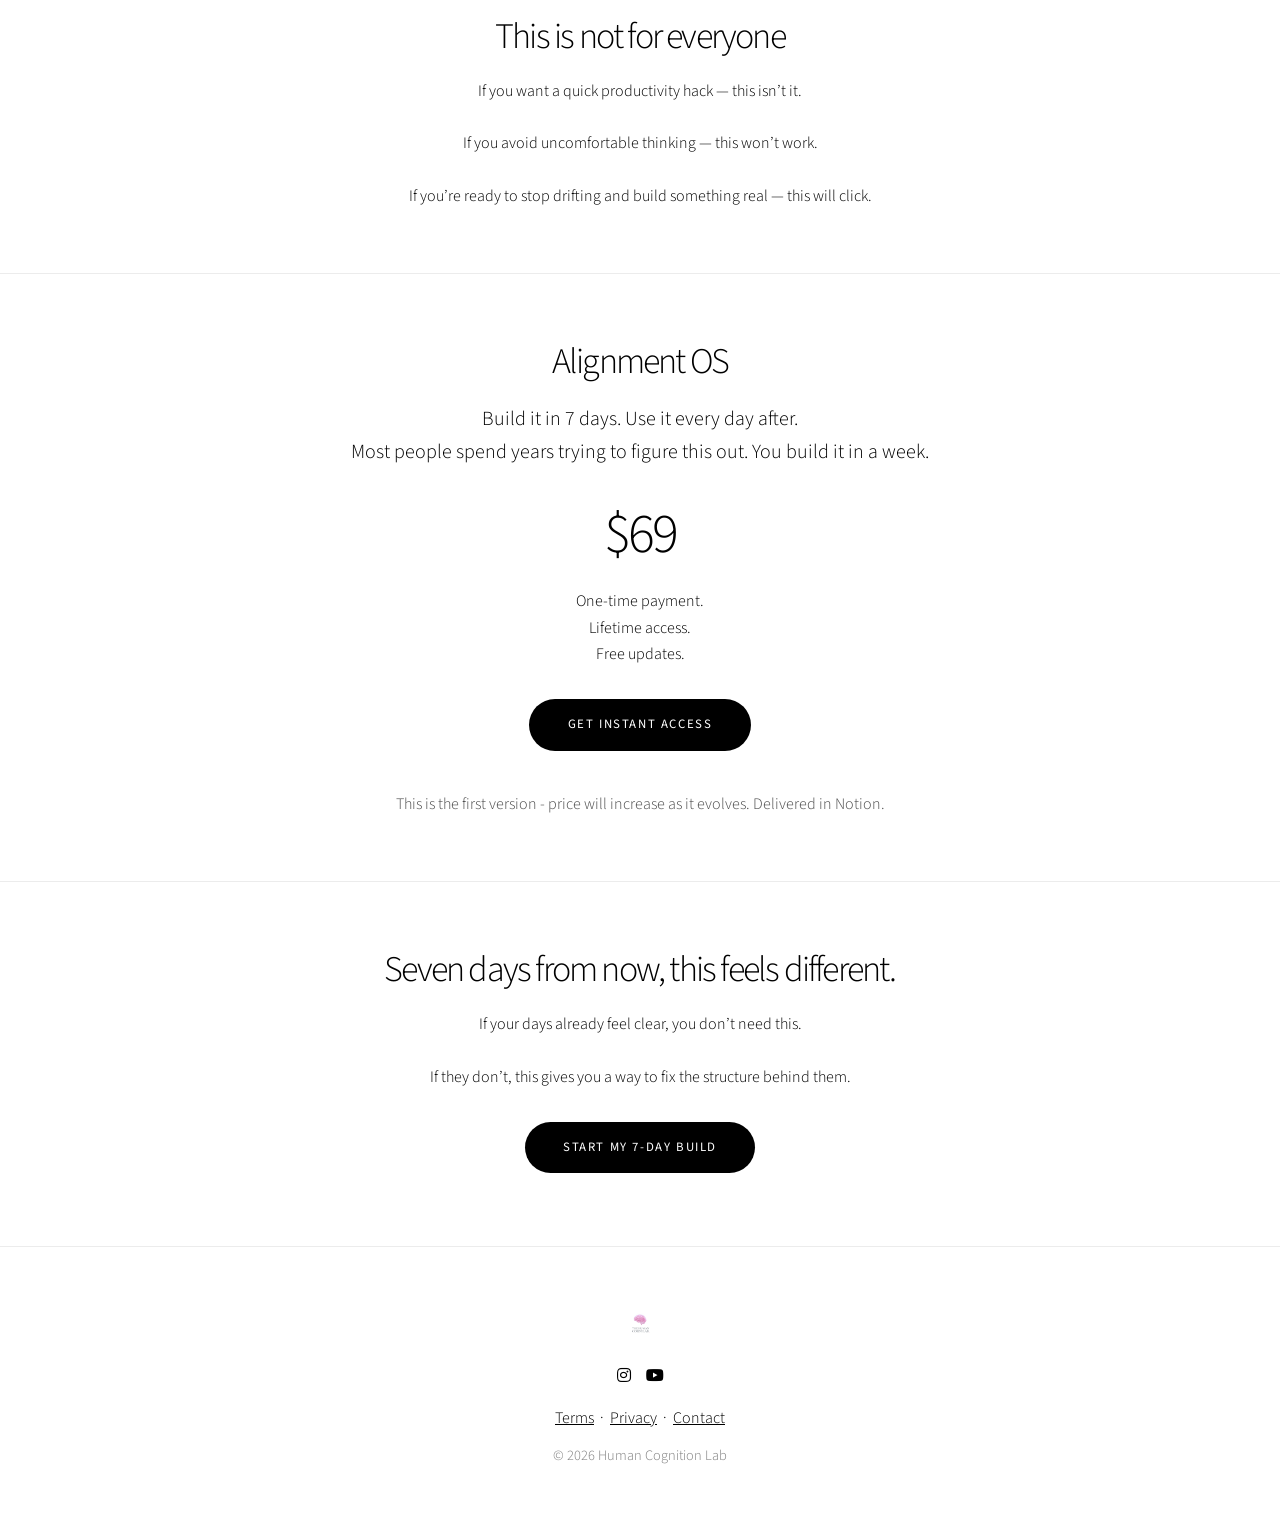
==== commit 75d660bc: "Update offer.html" ====
--- a/offer.html
+++ b/offer.html
@@ -19,14 +19,14 @@
 <section class="banner style1 orient-left content-align-left image-position-center fullscreen">
 <div class="content">
 
-<h1>A system for thinking, deciding, and acting — built in 7 days.</h1>
+<h1>A system for thinking, deciding, and acting - built in 7 days.</h1>
 
 <p class="major">
 You don’t need more ideas. You need a system that holds them.
 </p>
   
 <p>
-Alignment OS is a personal operating system you build from your values outward — so your decisions feel clear, your weeks intentional, and your direction becomes something you trust.
+Alignment OS is a personal operating system you build from your values outward, so your decisions feel clear, your weeks intentional, and your direction becomes something you trust.
 </p>
 
 <ul class="actions stacked">
@@ -81,7 +81,7 @@
 
 <p>
 Nothing is broken.<br>
-It’s just slightly off — consistently.
+It’s just slightly off, every day.
 </p>
 
 </div>
@@ -103,7 +103,7 @@
 
 <p>
 clarity on what you actually value<br>
-a direction you chose — not inherited<br>
+a direction you chose, not inherited<br>
 a way to make decisions without looping<br>
 a daily rhythm that keeps everything connected
 </p>
@@ -135,7 +135,7 @@
 
 <p>
 <strong>From cognitive science:</strong><br>
-Most people think inconsistency is a discipline problem. It’s not — it’s a structure problem.<br>
+Most people think inconsistency is a discipline problem. It’s not, it’s a structure problem.<br>
 When your environment matches your values, behavior stops being a fight.<br>
 That’s what this system builds.
 </p>
@@ -154,7 +154,7 @@
 <h2>Build your system in 7 days</h2>
 
 <p class="major">
-One session per day. You don’t consume it — you build it.
+One session per day. You don’t consume it, you build it.
 </p>
 
 <div class="items style1 medium">
@@ -162,7 +162,7 @@
 <section>
 <h3>Day 1–2 · Foundation</h3>
 <p>
-You define what actually matters — your values, your rules, and the identity you operate from.
+You define what actually matters - your values, your rules, and the identity you operate from.
 </p>
 </section>
 
@@ -176,7 +176,7 @@
 <section>
 <h3>Day 5–7 · Rhythm</h3>
 <p>
-You activate the system — weekly and daily. It stops being something you think about, and starts running.
+You activate the system, weekly and daily. It stops being something you think about, and starts running.
 </p>
 </section>
 
@@ -184,7 +184,7 @@
 
 <p style="margin-top:20px;">
 No session takes more than an hour.<br>
-By the end, you’re not trying to stay consistent — the system carries it.
+By the end, you’re not trying to stay consistent, the system carries it.
 </p>
 
 </div>
@@ -198,7 +198,7 @@
 
 <p>
 "Stopped me from rethinking everything every week."<br><br>
-"Didn’t motivate me — made things obvious."
+"Didn’t motivate me —> made things obvious."
 </p>
 
 <p style="opacity:0.6;">
@@ -224,7 +224,7 @@
   </div>
   <div class="caption always-visible">
     <h3>Daily View</h3>
-    <p>You open your day and decide what it’s about — quickly.</p>
+    <p>You open your day and decide what it’s about, quickly.</p>
   </div>
 </article>
 
@@ -244,7 +244,7 @@
   </div>
   <div class="caption always-visible">
     <h3>Decisions</h3>
-    <p>Every choice runs through the same filter — your values, your direction, your focus.</p>
+    <p>Every choice runs through the same filter - your values, your direction, your focus.</p>
   </div>
 </article>
 
@@ -280,27 +280,39 @@
 <div class="items style1 medium onscroll-fade-in">
 
 <section>
-<p>A foundation built from your actual values — not borrowed goals</p>
-</section>
-
-<section>
-<p>A clear direction across every area of your life</p>
-</section>
-
-<section>
-<p>A personal decision framework that filters every choice</p>
-</section>
-
-<section>
-<p>A Weekly Reset that brings you back on track in minutes</p>
-</section>
-
-<section>
-<p>A simple daily loop that keeps everything connected</p>
-</section>
-
-<section>
-<p>Guided prompts that help you think — not just track</p>
+  <span class="icon solid fa-compass"></span>
+  <h3>Real foundation</h3>
+  <p>A system built from your actual values — not borrowed goals</p>
+</section>
+
+<section>
+  <span class="icon solid fa-map"></span>
+  <h3>Clear direction</h3>
+  <p>A direction across every area of your life</p>
+</section>
+
+<section>
+  <span class="icon solid fa-filter"></span>
+  <h3>Decision framework</h3>
+  <p>A structure that filters every choice you make</p>
+</section>
+
+<section>
+  <span class="icon solid fa-sync-alt"></span>
+  <h3>Weekly reset</h3>
+  <p>A simple reset that brings you back on track in minutes</p>
+</section>
+
+<section>
+  <span class="icon solid fa-bolt"></span>
+  <h3>Daily execution</h3>
+  <p>A lightweight daily loop that keeps everything moving</p>
+</section>
+
+<section>
+  <span class="icon solid fa-brain"></span>
+  <h3>Guided thinking</h3>
+  <p>Prompts that help you think — not just track</p>
 </section>
 
 </div>
@@ -349,11 +361,11 @@
 </p>
 
 <ul class="actions stacked">
-<li><a href="#" class="button primary large">Start my system</a></li>
+<li><a href="#" class="button primary large">Get instant access</a></li>
 </ul>
 
 <p style="margin-top:20px; opacity:0.7;">
-This is the first version — price will increase as it evolves. Delivered in Notion.
+This is the first version - price will increase as it evolves. Delivered in Notion.
 </p>
   
 </div>
@@ -366,8 +378,8 @@
 <h2>Seven days from now, this feels different.</h2>
 
 <p>
-If your days already feel clear — you don’t need this.<br><br>
-If they don’t — this gives you a way to fix the structure behind them.
+If your days already feel clear, you don’t need this.<br><br>
+If they don’t, this gives you a way to fix the structure behind them.
 </p>
 
 <ul class="actions stacked">
@@ -377,26 +389,30 @@
 </div>
 </section>
 
-  <!-- FOOTER -->
+<!-- FOOTER -->
 <footer class="wrapper style1 align-center">
   <div class="inner">
 
-    <div style="margin-bottom: 20px;">
-      <img src="images/logo.png" alt="Human Cognition Lab" style="height:40px; opacity:0.6;">
+    <!-- Logo -->
+    <div style="margin-bottom: 16px;">
+      <img src="images/logo.png" alt="Human Cognition Lab" style="height:28px; opacity:0.5;">
     </div>
 
-    <ul class="icons">
-      <li><a href="https://www.instagram.com/thehumancognilab?utm_source=qr" class="icon brands fa-instagram"><span class="label">Instagram</span></a></li>
-      <li><a href="https://www.youtube.com/@thehumancognilab" class="icon brands fa-youtube"><span class="label">YouTube</span></a></li>
+    <!-- Social -->
+    <ul class="icons" style="margin-bottom: 16px;">
+      <li><a href="#" class="icon brands fa-instagram"><span class="label">Instagram</span></a></li>
+      <li><a href="#" class="icon brands fa-youtube"><span class="label">YouTube</span></a></li>
     </ul>
 
-    <ul class="menu" style="margin-top:20px;">
-      <li><a href="/terms">Terms</a></li>
-      <li><a href="/privacy">Privacy</a></li>
-      <li><a href="/contact">Contact</a></li>
-    </ul>
-
-    <p style="margin-top:20px; opacity:0.6;">
+    <!-- Links -->
+    <p style="margin-bottom: 12px;">
+      <a href="/terms">Terms</a> &nbsp;·&nbsp;
+      <a href="/privacy">Privacy</a> &nbsp;·&nbsp;
+      <a href="/contact">Contact</a>
+    </p>
+
+    <!-- Copyright -->
+    <p style="opacity:0.5; font-size: 0.9em;">
       © 2026 Human Cognition Lab
     </p>
 
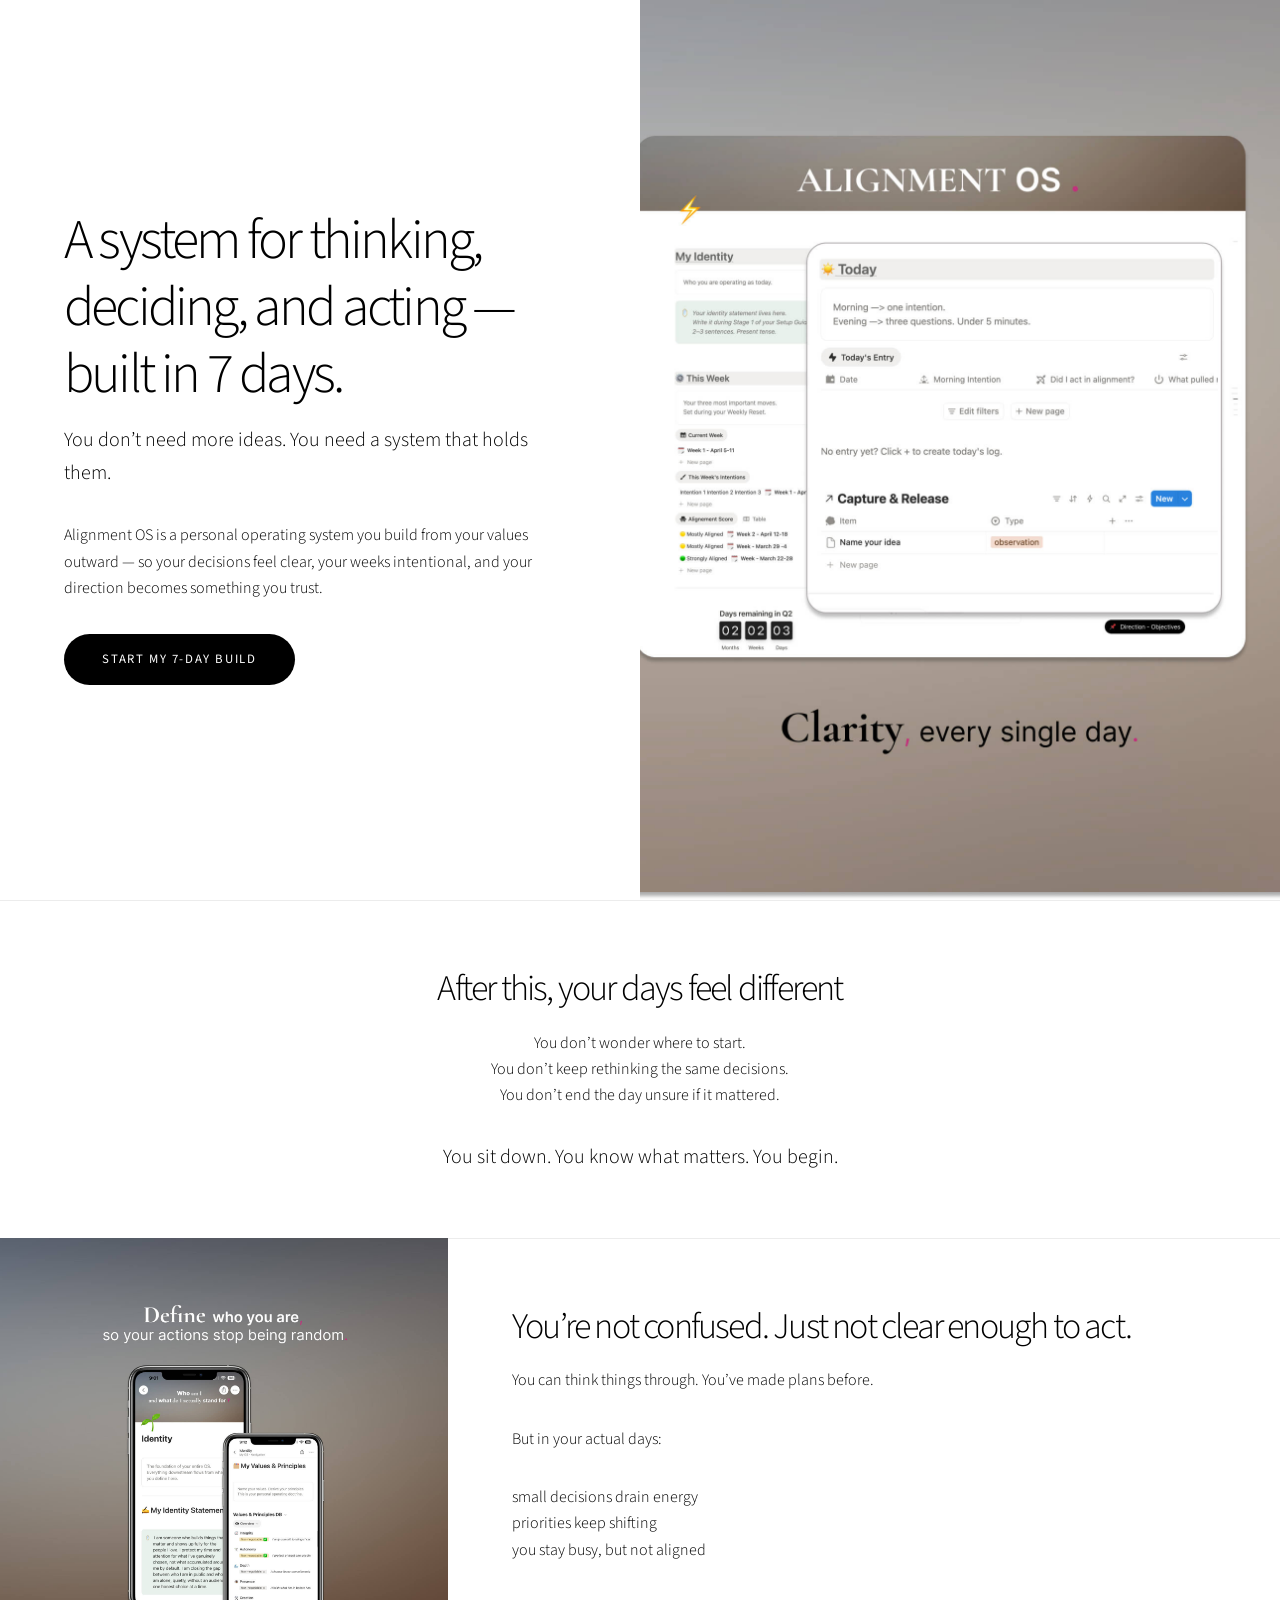
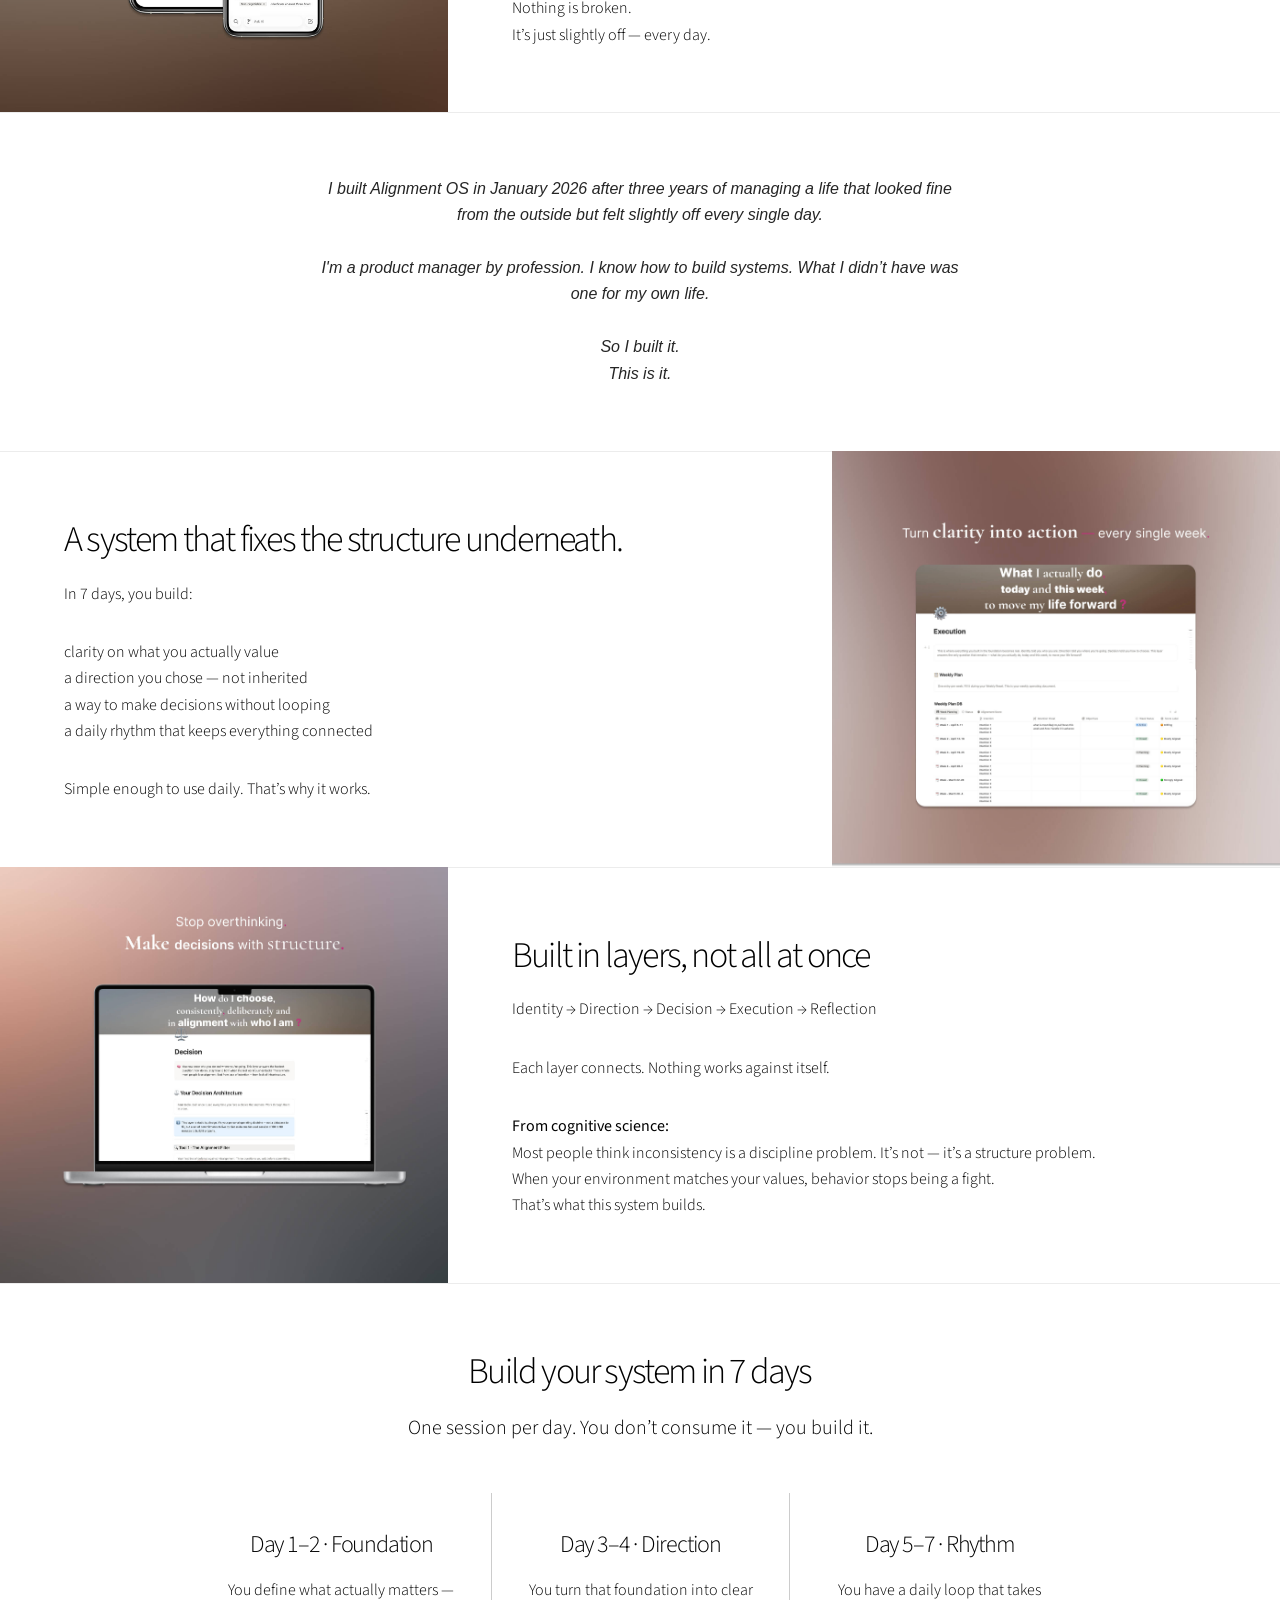
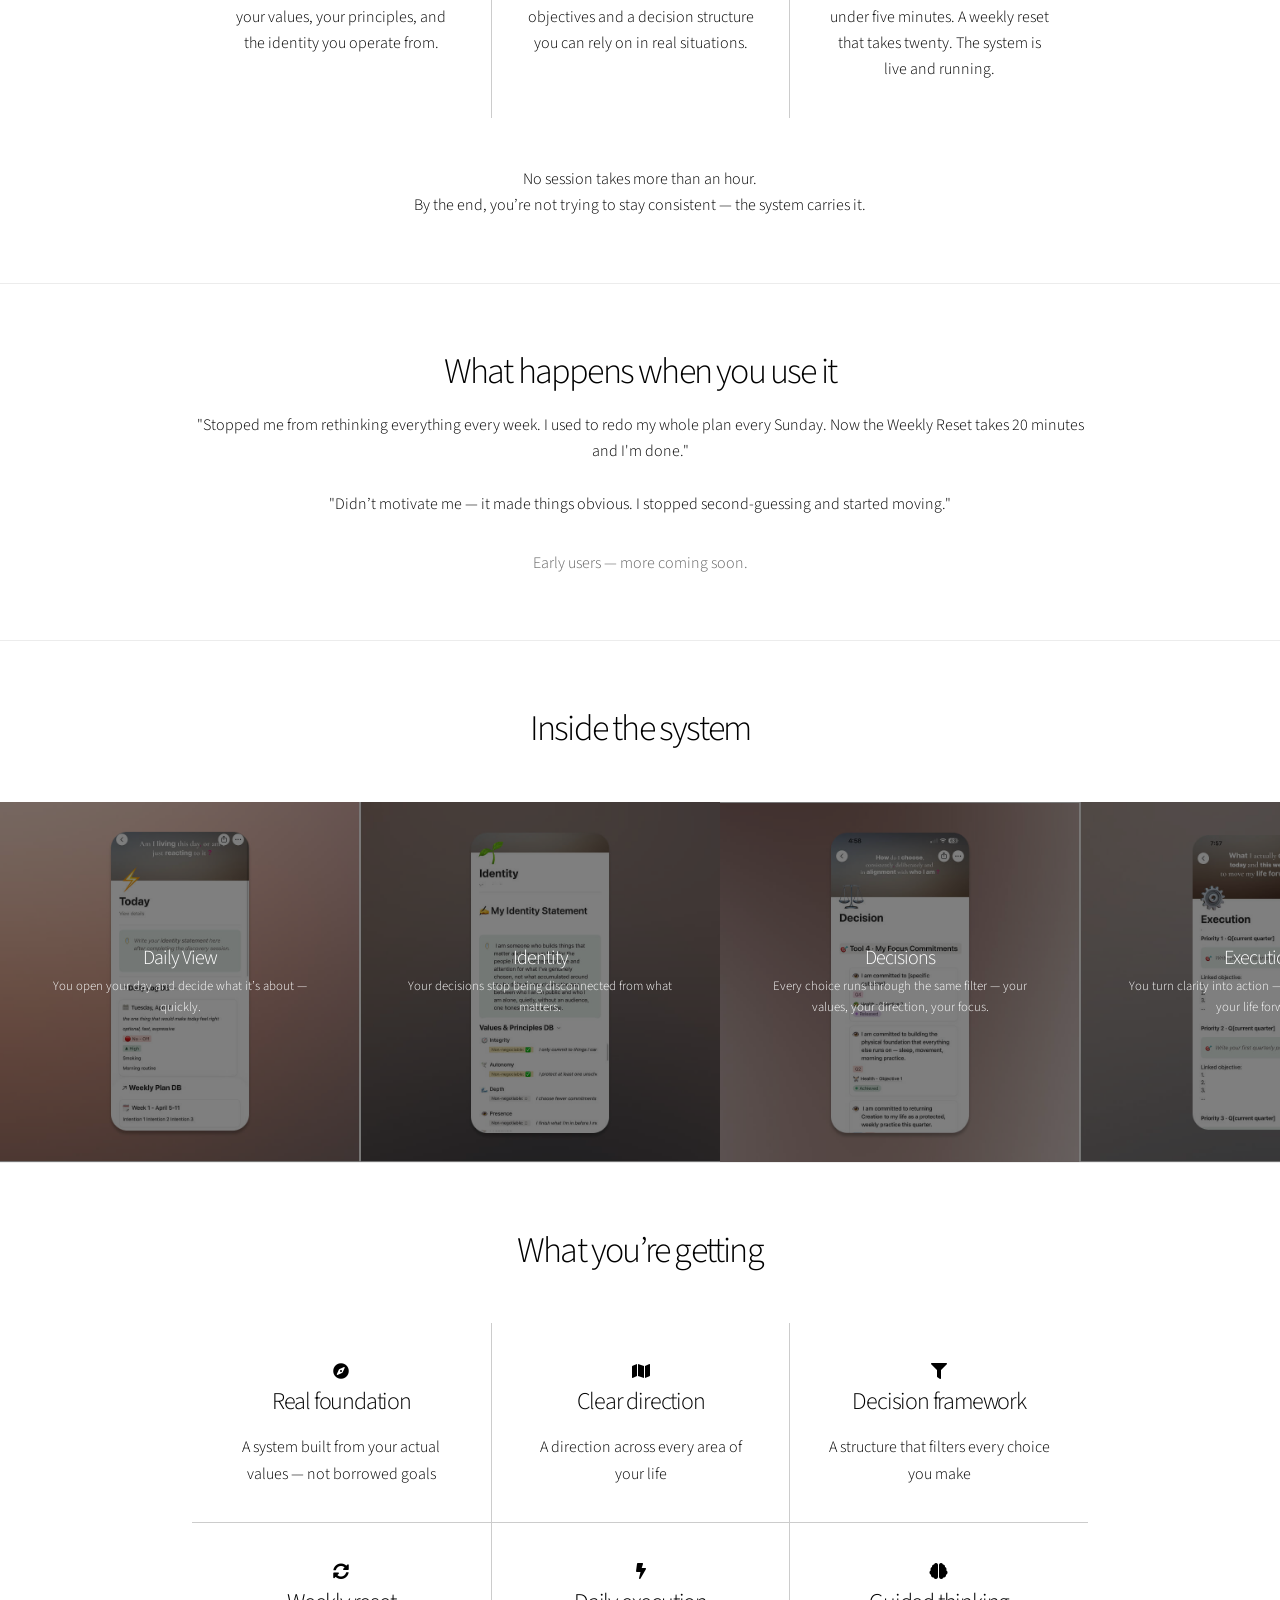
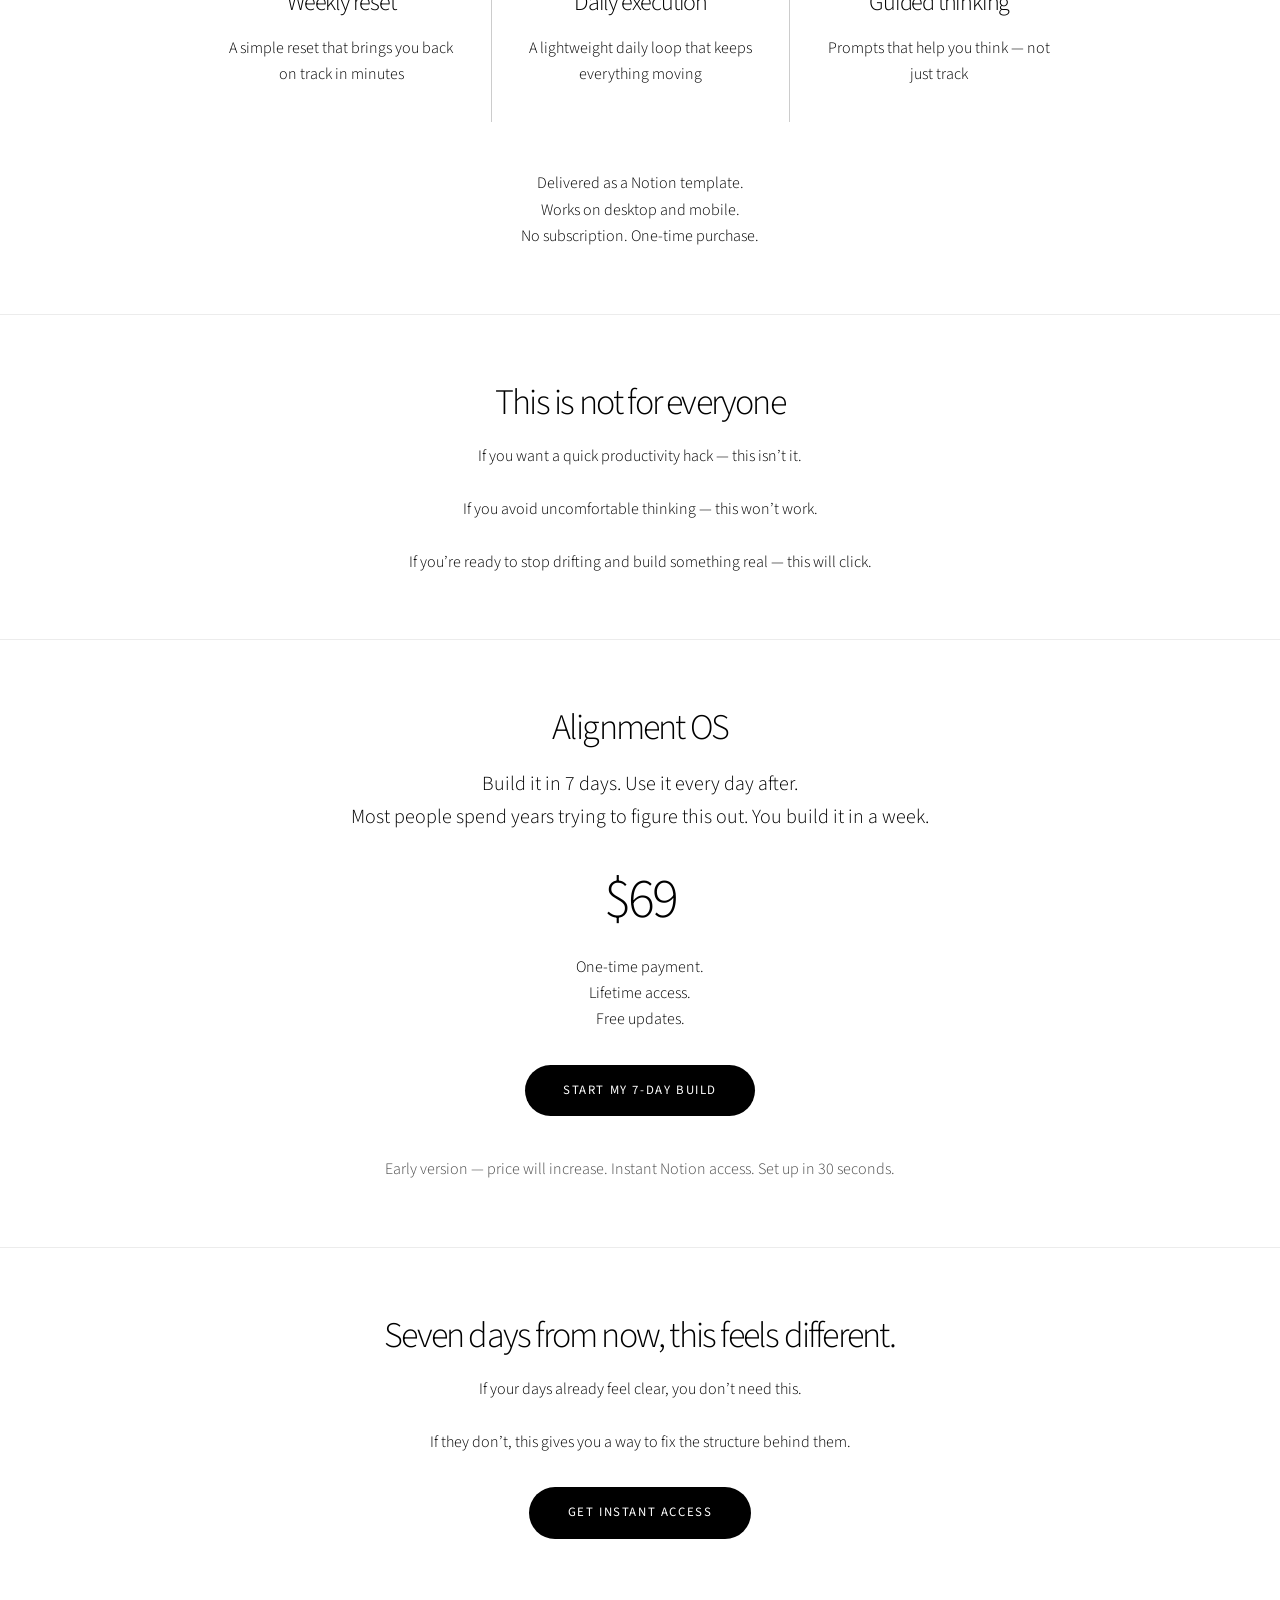
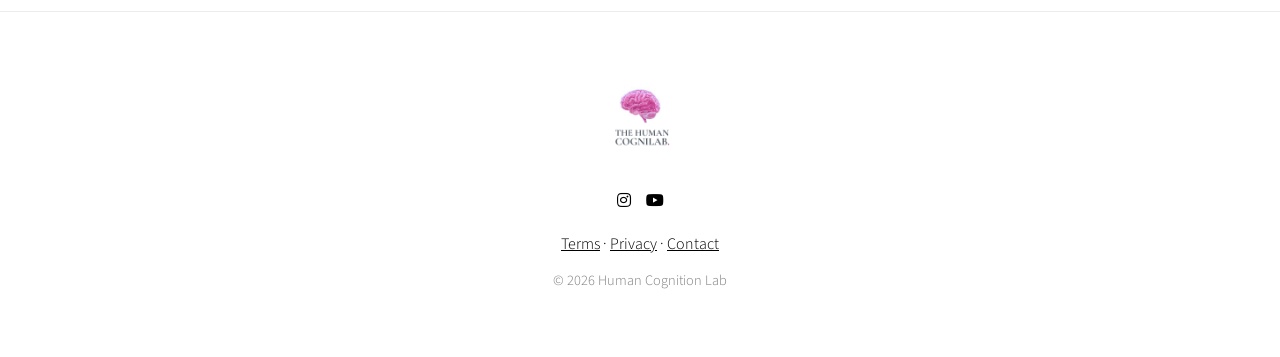
==== commit 819440c3: "Update offer.html" ====
--- a/offer.html
+++ b/offer.html
@@ -19,18 +19,18 @@
 <section class="banner style1 orient-left content-align-left image-position-center fullscreen">
 <div class="content">
 
-<h1>A system for thinking, deciding, and acting - built in 7 days.</h1>
+<h1>A system for thinking, deciding, and acting — built in 7 days.</h1>
 
 <p class="major">
 You don’t need more ideas. You need a system that holds them.
 </p>
   
 <p>
-Alignment OS is a personal operating system you build from your values outward, so your decisions feel clear, your weeks intentional, and your direction becomes something you trust.
+Alignment OS is a personal operating system you build from your values outward — so your decisions feel clear, your weeks intentional, and your direction becomes something you trust.
 </p>
 
 <ul class="actions stacked">
-<li><a href="#" class="button primary large">Get instant access</a></li>
+<li><a href="#" class="button primary large">Start my 7-day build</a></li>
 </ul>
 
 </div>
@@ -81,13 +81,27 @@
 
 <p>
 Nothing is broken.<br>
-It’s just slightly off, every day.
+It’s just slightly off — every day.
 </p>
 
 </div>
 
 <div class="image">
 <img src="images/spotlight01.jpg" alt="" />
+</div>
+</section>
+
+<!-- FOUNDER STORY -->
+<section class="wrapper style1 align-center">
+<div class="inner medium">
+
+<p style="font-style: italic; opacity:0.85;">
+I built Alignment OS in January 2026 after three years of managing a life that looked fine from the outside but felt slightly off every single day.<br><br>
+I'm a product manager by profession. I know how to build systems. What I didn’t have was one for my own life.<br><br>
+So I built it.<br>
+This is it.
+</p>
+
 </div>
 </section>
 
@@ -103,7 +117,7 @@
 
 <p>
 clarity on what you actually value<br>
-a direction you chose, not inherited<br>
+a direction you chose — not inherited<br>
 a way to make decisions without looping<br>
 a daily rhythm that keeps everything connected
 </p>
@@ -135,7 +149,7 @@
 
 <p>
 <strong>From cognitive science:</strong><br>
-Most people think inconsistency is a discipline problem. It’s not, it’s a structure problem.<br>
+Most people think inconsistency is a discipline problem. It’s not — it’s a structure problem.<br>
 When your environment matches your values, behavior stops being a fight.<br>
 That’s what this system builds.
 </p>
@@ -154,7 +168,7 @@
 <h2>Build your system in 7 days</h2>
 
 <p class="major">
-One session per day. You don’t consume it, you build it.
+One session per day. You don’t consume it — you build it.
 </p>
 
 <div class="items style1 medium">
@@ -162,7 +176,7 @@
 <section>
 <h3>Day 1–2 · Foundation</h3>
 <p>
-You define what actually matters - your values, your rules, and the identity you operate from.
+You define what actually matters — your values, your principles, and the identity you operate from.
 </p>
 </section>
 
@@ -176,7 +190,7 @@
 <section>
 <h3>Day 5–7 · Rhythm</h3>
 <p>
-You activate the system, weekly and daily. It stops being something you think about, and starts running.
+You have a daily loop that takes under five minutes. A weekly reset that takes twenty. The system is live and running.
 </p>
 </section>
 
@@ -184,7 +198,7 @@
 
 <p style="margin-top:20px;">
 No session takes more than an hour.<br>
-By the end, you’re not trying to stay consistent, the system carries it.
+By the end, you’re not trying to stay consistent — the system carries it.
 </p>
 
 </div>
@@ -197,12 +211,12 @@
 <h2>What happens when you use it</h2>
 
 <p>
-"Stopped me from rethinking everything every week."<br><br>
-"Didn’t motivate me —> made things obvious."
+"Stopped me from rethinking everything every week. I used to redo my whole plan every Sunday. Now the Weekly Reset takes 20 minutes and I'm done."<br><br>
+"Didn’t motivate me — it made things obvious. I stopped second-guessing and started moving."
 </p>
 
 <p style="opacity:0.6;">
-Early users said this. More coming soon.
+Early users — more coming soon.
 </p>
 
 </div>
@@ -219,53 +233,43 @@
 <div class="gallery style2 medium onscroll-fade-in">
 
 <article class="custom-card">
-  <div class="image">
-    <img src="images/pic01.jpg" alt="">
-  </div>
-  <div class="caption always-visible">
-    <h3>Daily View</h3>
-    <p>You open your day and decide what it’s about, quickly.</p>
-  </div>
+<div class="image"><img src="images/pic01.jpg" alt=""></div>
+<div class="caption always-visible">
+<h3>Daily View</h3>
+<p>You open your day and decide what it’s about — quickly.</p>
+</div>
 </article>
 
 <article class="custom-card">
-  <div class="image">
-    <img src="images/pic02.jpg" alt="">
-  </div>
-  <div class="caption always-visible">
-    <h3>Identity</h3>
-    <p>Your decisions stop being disconnected from what matters.</p>
-  </div>
+<div class="image"><img src="images/pic02.jpg" alt=""></div>
+<div class="caption always-visible">
+<h3>Identity</h3>
+<p>Your decisions stop being disconnected from what matters.</p>
+</div>
 </article>
 
 <article class="custom-card">
-  <div class="image">
-    <img src="images/pic03.jpg" alt="">
-  </div>
-  <div class="caption always-visible">
-    <h3>Decisions</h3>
-    <p>Every choice runs through the same filter - your values, your direction, your focus.</p>
-  </div>
+<div class="image"><img src="images/pic03.jpg" alt=""></div>
+<div class="caption always-visible">
+<h3>Decisions</h3>
+<p>Every choice runs through the same filter — your values, your direction, your focus.</p>
+</div>
 </article>
 
-  <article class="custom-card">
-  <div class="image">
-    <img src="images/pic04.jpg" alt="">
-  </div>
-  <div class="caption always-visible">
-    <h3>Execution</h3>
-    <p>You turn clarity into action — what actually moves your life forward.</p>
-  </div>
+<article class="custom-card">
+<div class="image"><img src="images/pic04.jpg" alt=""></div>
+<div class="caption always-visible">
+<h3>Execution</h3>
+<p>You turn clarity into action — what actually moves your life forward.</p>
+</div>
 </article>
 
-  <article class="custom-card">
-  <div class="image">
-    <img src="images/pic05.jpg" alt="">
-  </div>
-  <div class="caption always-visible">
-    <h3>Weekly Reset</h3>
-    <p>You step back, realign, and adjust — so you don’t drift again.</p>
-  </div>
+<article class="custom-card">
+<div class="image"><img src="images/pic05.jpg" alt=""></div>
+<div class="caption always-visible">
+<h3>Weekly Reset</h3>
+<p>You step back, realign, and adjust — so you don’t drift again.</p>
+</div>
 </article>
 
 </div>
@@ -280,39 +284,39 @@
 <div class="items style1 medium onscroll-fade-in">
 
 <section>
-  <span class="icon solid fa-compass"></span>
-  <h3>Real foundation</h3>
-  <p>A system built from your actual values — not borrowed goals</p>
-</section>
-
-<section>
-  <span class="icon solid fa-map"></span>
-  <h3>Clear direction</h3>
-  <p>A direction across every area of your life</p>
-</section>
-
-<section>
-  <span class="icon solid fa-filter"></span>
-  <h3>Decision framework</h3>
-  <p>A structure that filters every choice you make</p>
-</section>
-
-<section>
-  <span class="icon solid fa-sync-alt"></span>
-  <h3>Weekly reset</h3>
-  <p>A simple reset that brings you back on track in minutes</p>
-</section>
-
-<section>
-  <span class="icon solid fa-bolt"></span>
-  <h3>Daily execution</h3>
-  <p>A lightweight daily loop that keeps everything moving</p>
-</section>
-
-<section>
-  <span class="icon solid fa-brain"></span>
-  <h3>Guided thinking</h3>
-  <p>Prompts that help you think — not just track</p>
+<span class="icon solid fa-compass"></span>
+<h3>Real foundation</h3>
+<p>A system built from your actual values — not borrowed goals</p>
+</section>
+
+<section>
+<span class="icon solid fa-map"></span>
+<h3>Clear direction</h3>
+<p>A direction across every area of your life</p>
+</section>
+
+<section>
+<span class="icon solid fa-filter"></span>
+<h3>Decision framework</h3>
+<p>A structure that filters every choice you make</p>
+</section>
+
+<section>
+<span class="icon solid fa-sync-alt"></span>
+<h3>Weekly reset</h3>
+<p>A simple reset that brings you back on track in minutes</p>
+</section>
+
+<section>
+<span class="icon solid fa-bolt"></span>
+<h3>Daily execution</h3>
+<p>A lightweight daily loop that keeps everything moving</p>
+</section>
+
+<section>
+<span class="icon solid fa-brain"></span>
+<h3>Guided thinking</h3>
+<p>Prompts that help you think — not just track</p>
 </section>
 
 </div>
@@ -361,67 +365,62 @@
 </p>
 
 <ul class="actions stacked">
+<li><a href="#" class="button primary large">Start my 7-day build</a></li>
+</ul>
+
+<p style="margin-top:20px; opacity:0.7;">
+Early version — price will increase. Instant Notion access. Set up in 30 seconds.
+</p>
+  
+</div>
+</section>
+
+<!-- FINAL CTA -->
+<section class="wrapper style1 align-center">
+<div class="inner medium">
+
+<h2>Seven days from now, this feels different.</h2>
+
+<p>
+If your days already feel clear, you don’t need this.<br><br>
+If they don’t, this gives you a way to fix the structure behind them.
+</p>
+
+<ul class="actions stacked">
 <li><a href="#" class="button primary large">Get instant access</a></li>
 </ul>
 
-<p style="margin-top:20px; opacity:0.7;">
-This is the first version - price will increase as it evolves. Delivered in Notion.
-</p>
-  
-</div>
-</section>
-
-<!-- FINAL CTA -->
-<section class="wrapper style1 align-center">
-<div class="inner medium">
-
-<h2>Seven days from now, this feels different.</h2>
-
-<p>
-If your days already feel clear, you don’t need this.<br><br>
-If they don’t, this gives you a way to fix the structure behind them.
-</p>
-
-<ul class="actions stacked">
-<li><a href="#" class="button primary large">Start my 7-day build</a></li>
-</ul>
-
 </div>
 </section>
 
 <!-- FOOTER -->
 <footer class="wrapper style1 align-center">
-  <div class="inner">
-
-    <!-- Logo -->
-    <div style="margin-bottom: 16px;">
-      <img src="images/logo.png" alt="Human Cognition Lab" style="height:28px; opacity:0.5;">
-    </div>
-
-    <!-- Social -->
-    <ul class="icons" style="margin-bottom: 16px;">
-      <li><a href="#" class="icon brands fa-instagram"><span class="label">Instagram</span></a></li>
-      <li><a href="#" class="icon brands fa-youtube"><span class="label">YouTube</span></a></li>
-    </ul>
-
-    <!-- Links -->
-    <p style="margin-bottom: 12px;">
-      <a href="/terms">Terms</a> &nbsp;·&nbsp;
-      <a href="/privacy">Privacy</a> &nbsp;·&nbsp;
-      <a href="/contact">Contact</a>
-    </p>
-
-    <!-- Copyright -->
-    <p style="opacity:0.5; font-size: 0.9em;">
-      © 2026 Human Cognition Lab
-    </p>
-
-  </div>
+<div class="inner">
+
+<div style="margin-bottom: 16px;">
+<img src="images/logo.png" alt="Human Cognition Lab" style="height:88px; opacity:0.8;">
+</div>
+
+<ul class="icons" style="margin-bottom: 16px;">
+<li><a href="#" class="icon brands fa-instagram"></a></li>
+<li><a href="#" class="icon brands fa-youtube"></a></li>
+</ul>
+
+<p style="margin-bottom: 12px;">
+<a href="/terms">Terms</a> ·
+<a href="/privacy">Privacy</a> ·
+<a href="/contact">Contact</a>
+</p>
+
+<p style="opacity:0.5; font-size: 0.9em;">
+© 2026 Human Cognition Lab
+</p>
+
+</div>
 </footer>
-  
-</div>
-
-<!-- SCRIPTS -->
+
+</div>
+
 <script src="assets/js/jquery.min.js"></script>
 <script src="assets/js/jquery.scrollex.min.js"></script>
 <script src="assets/js/jquery.scrolly.min.js"></script>
--- a/assets/css/main.css
+++ b/assets/css/main.css
@@ -8636,3 +8636,10 @@
   opacity: 1 !important;
   transform: none !important;
 }
+
+.banner .image img {
+  object-fit: cover;
+  object-position: center;
+  width: 100%;
+  height: 100%;
+}
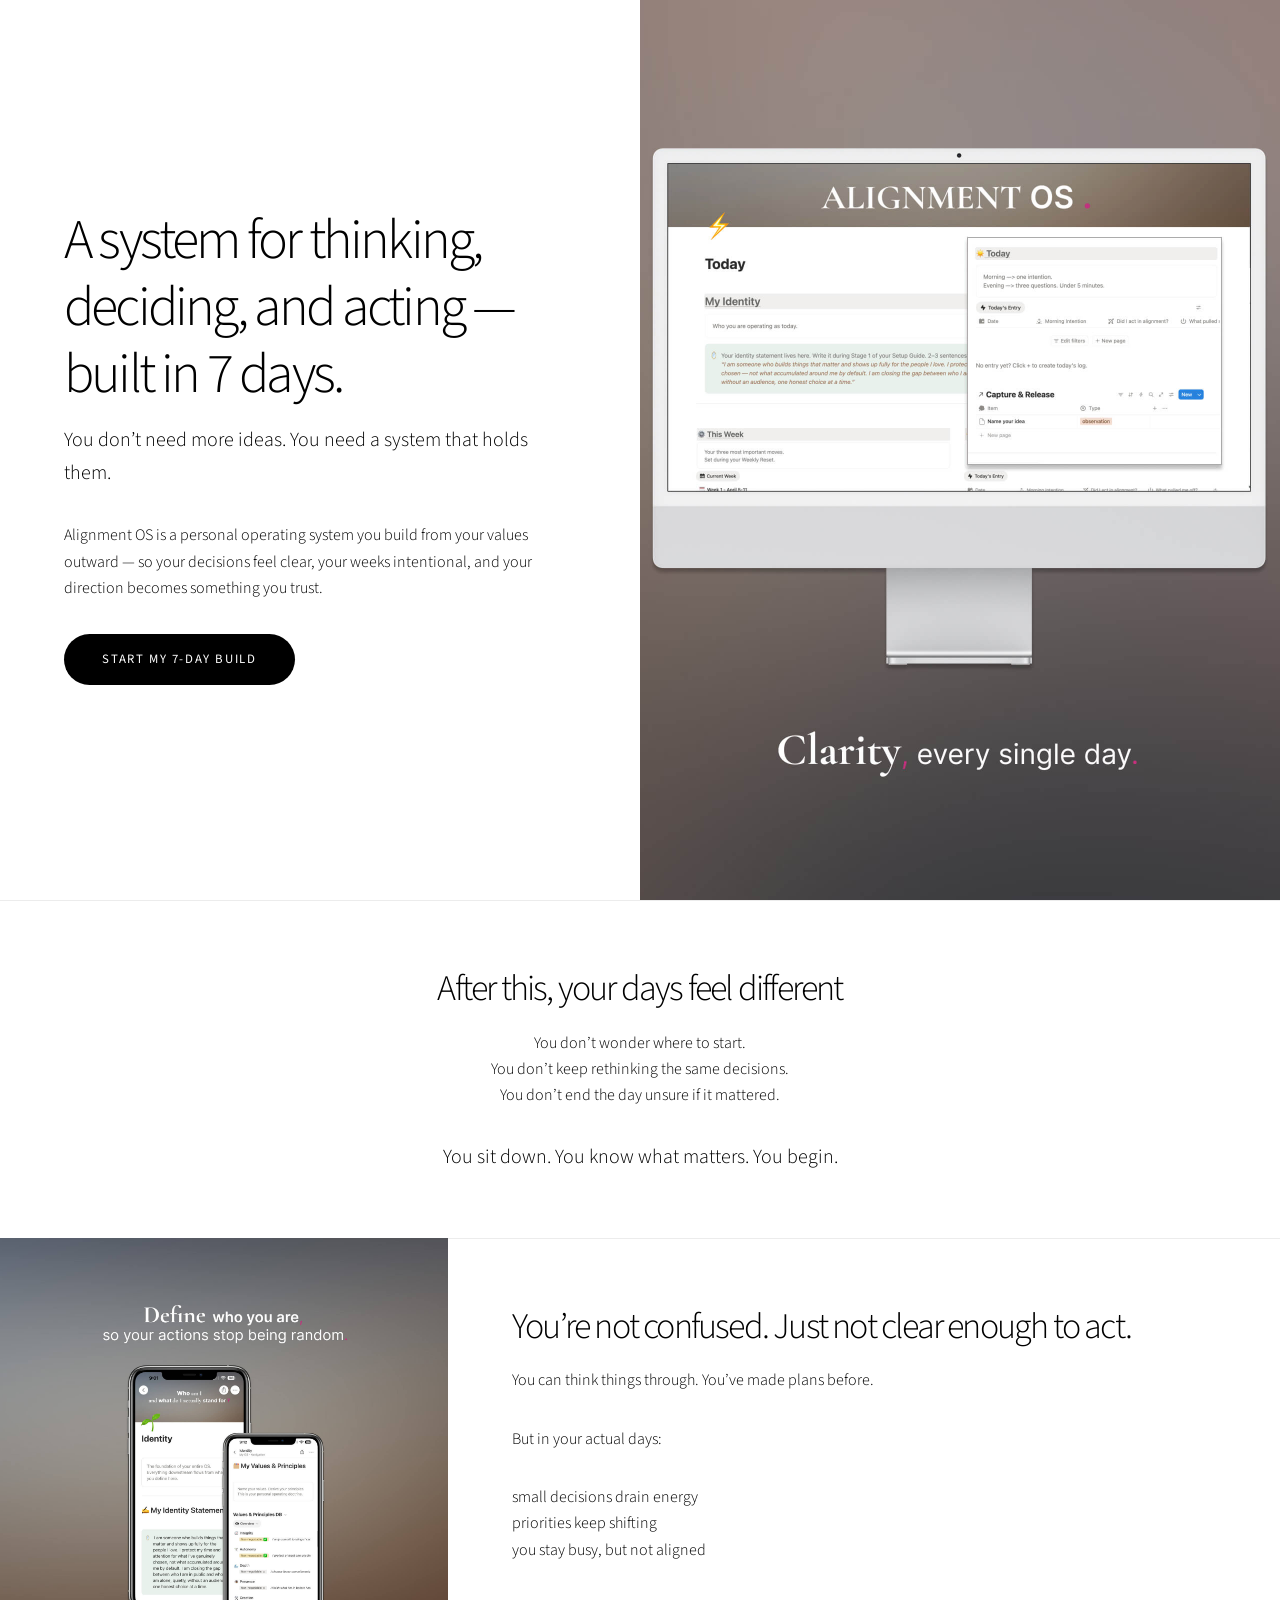
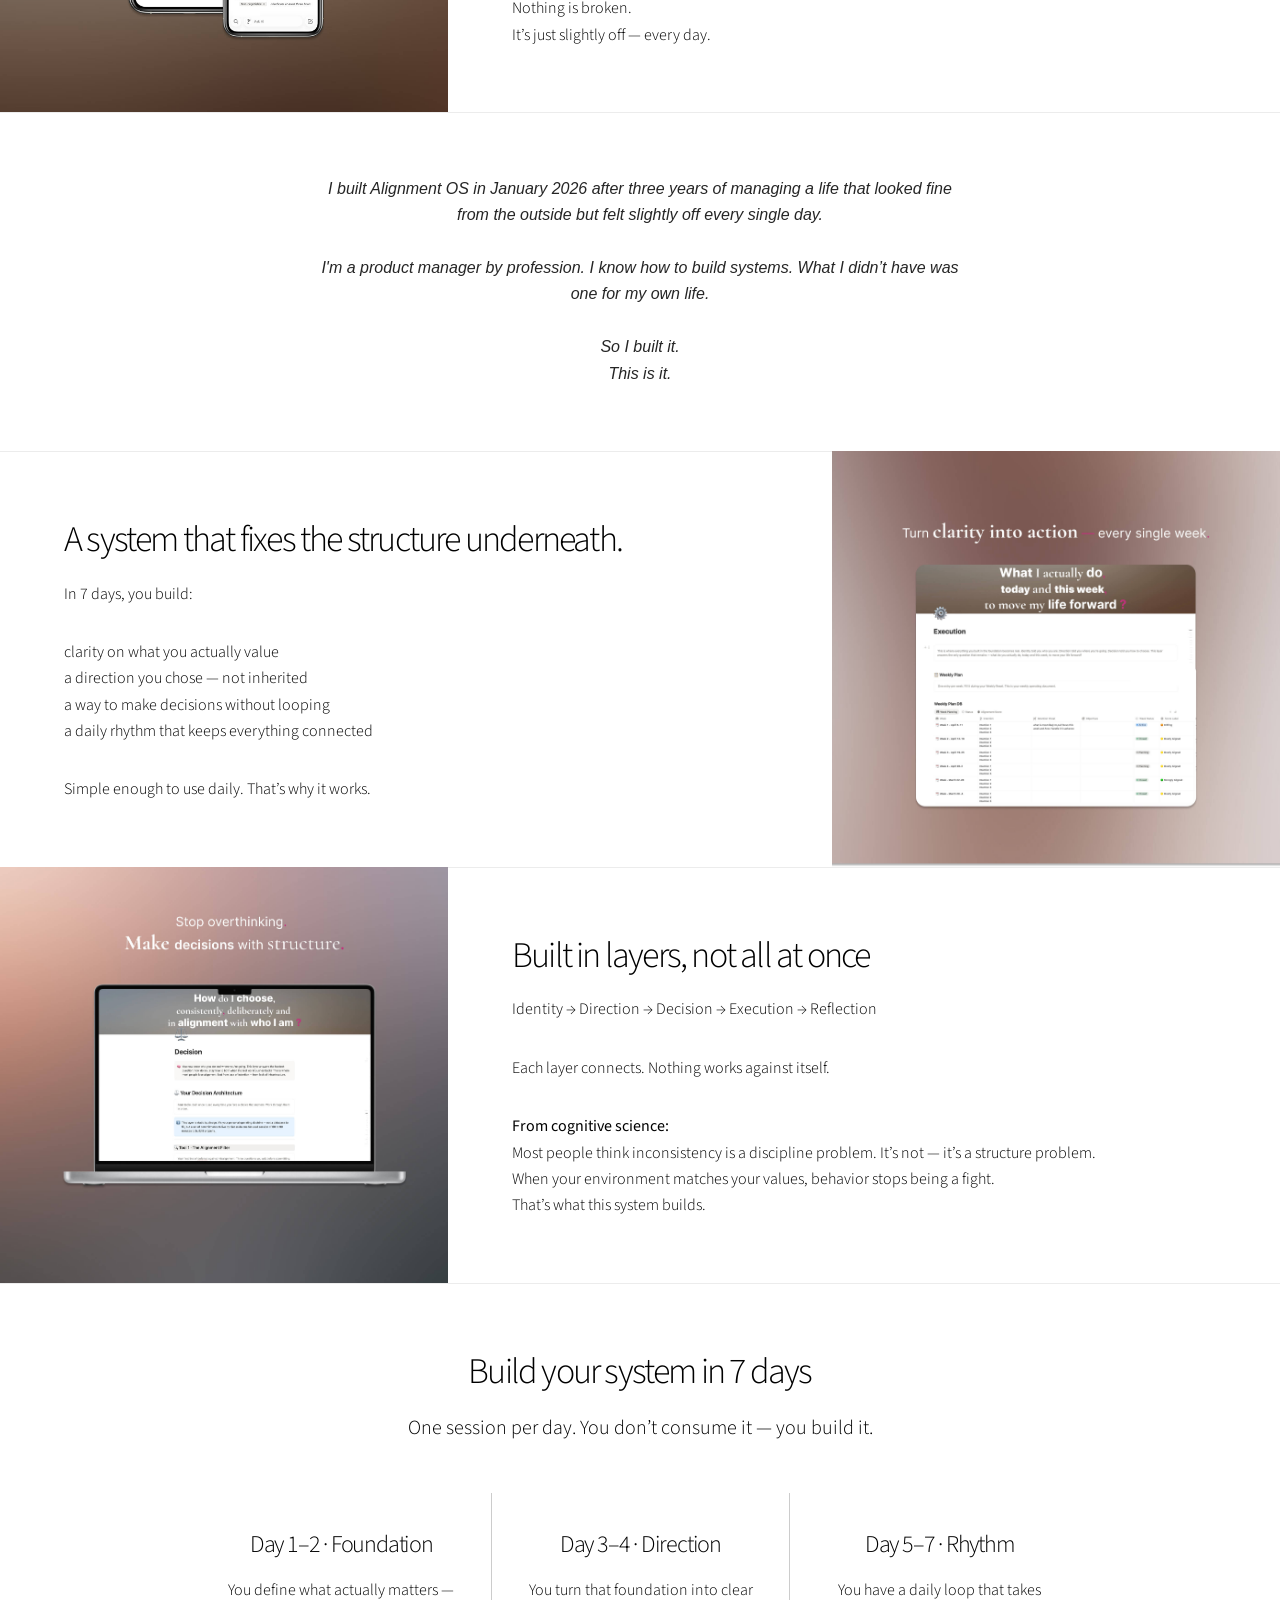
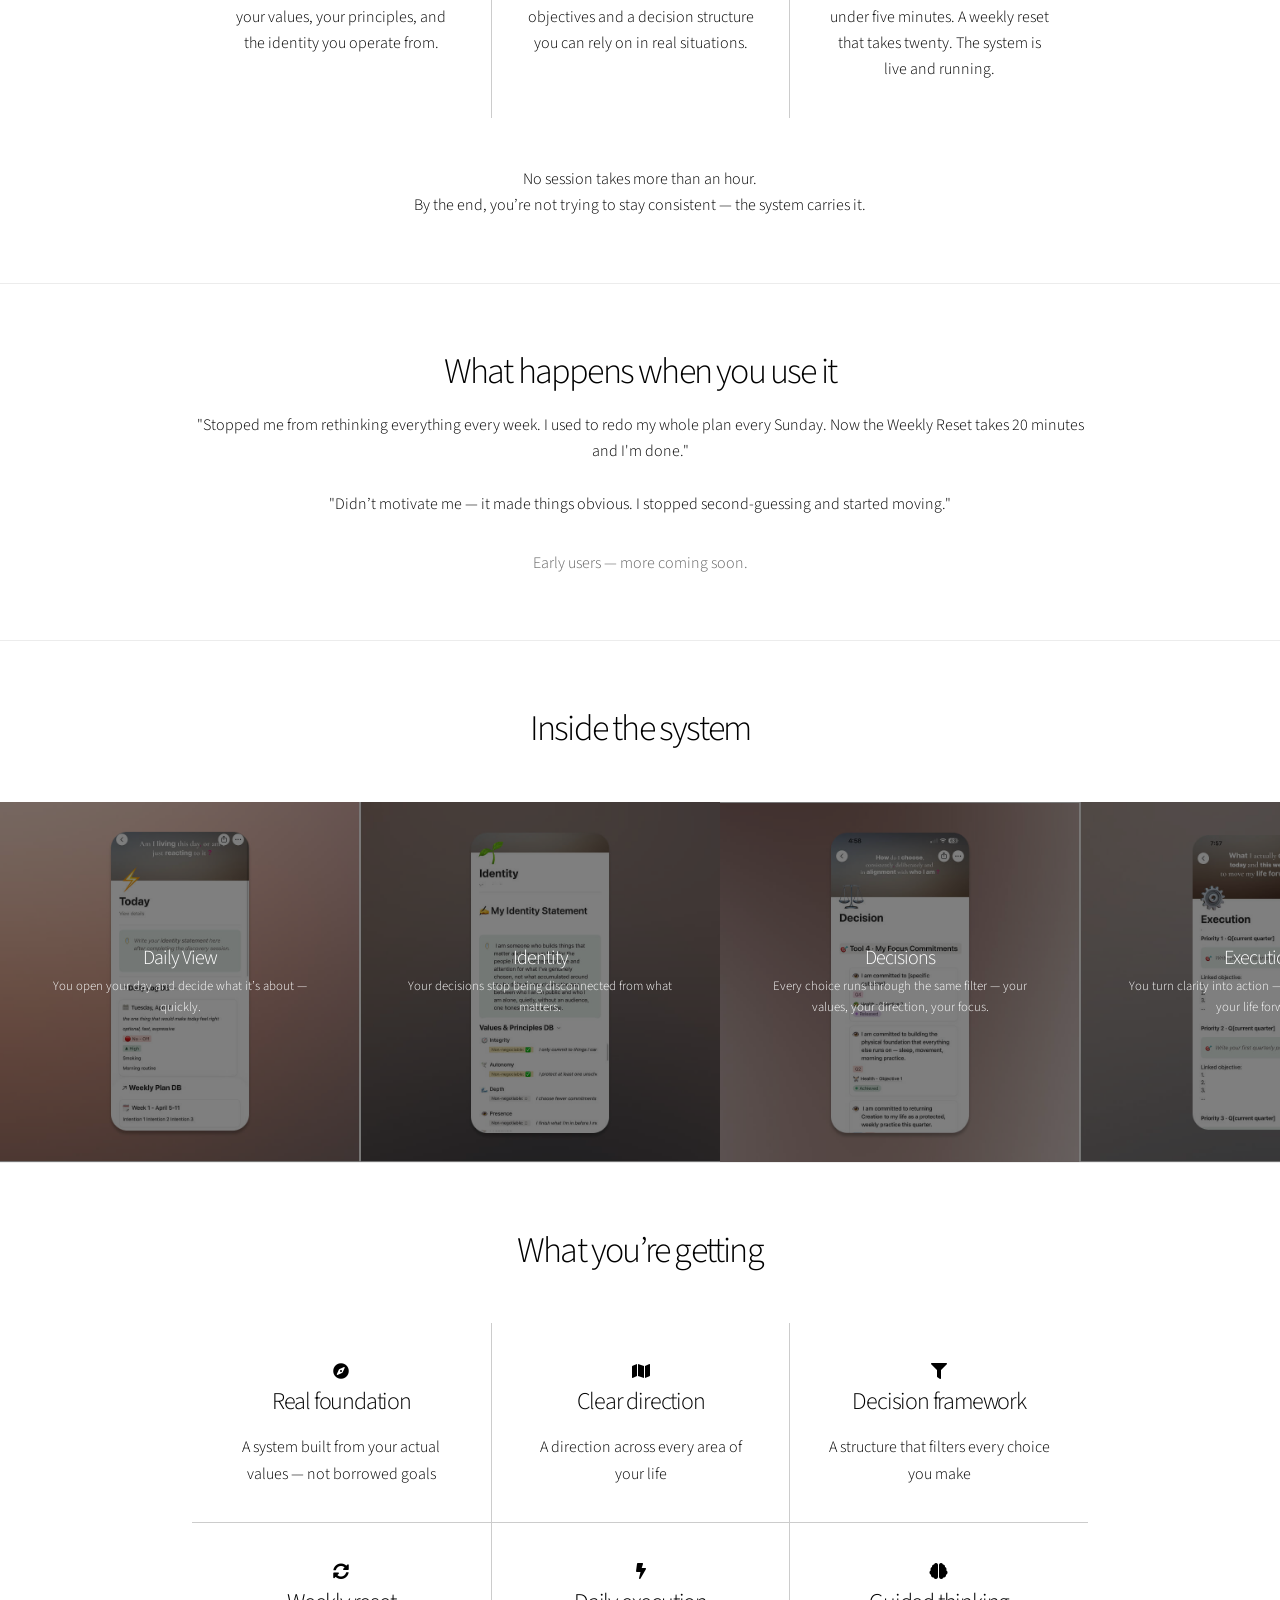
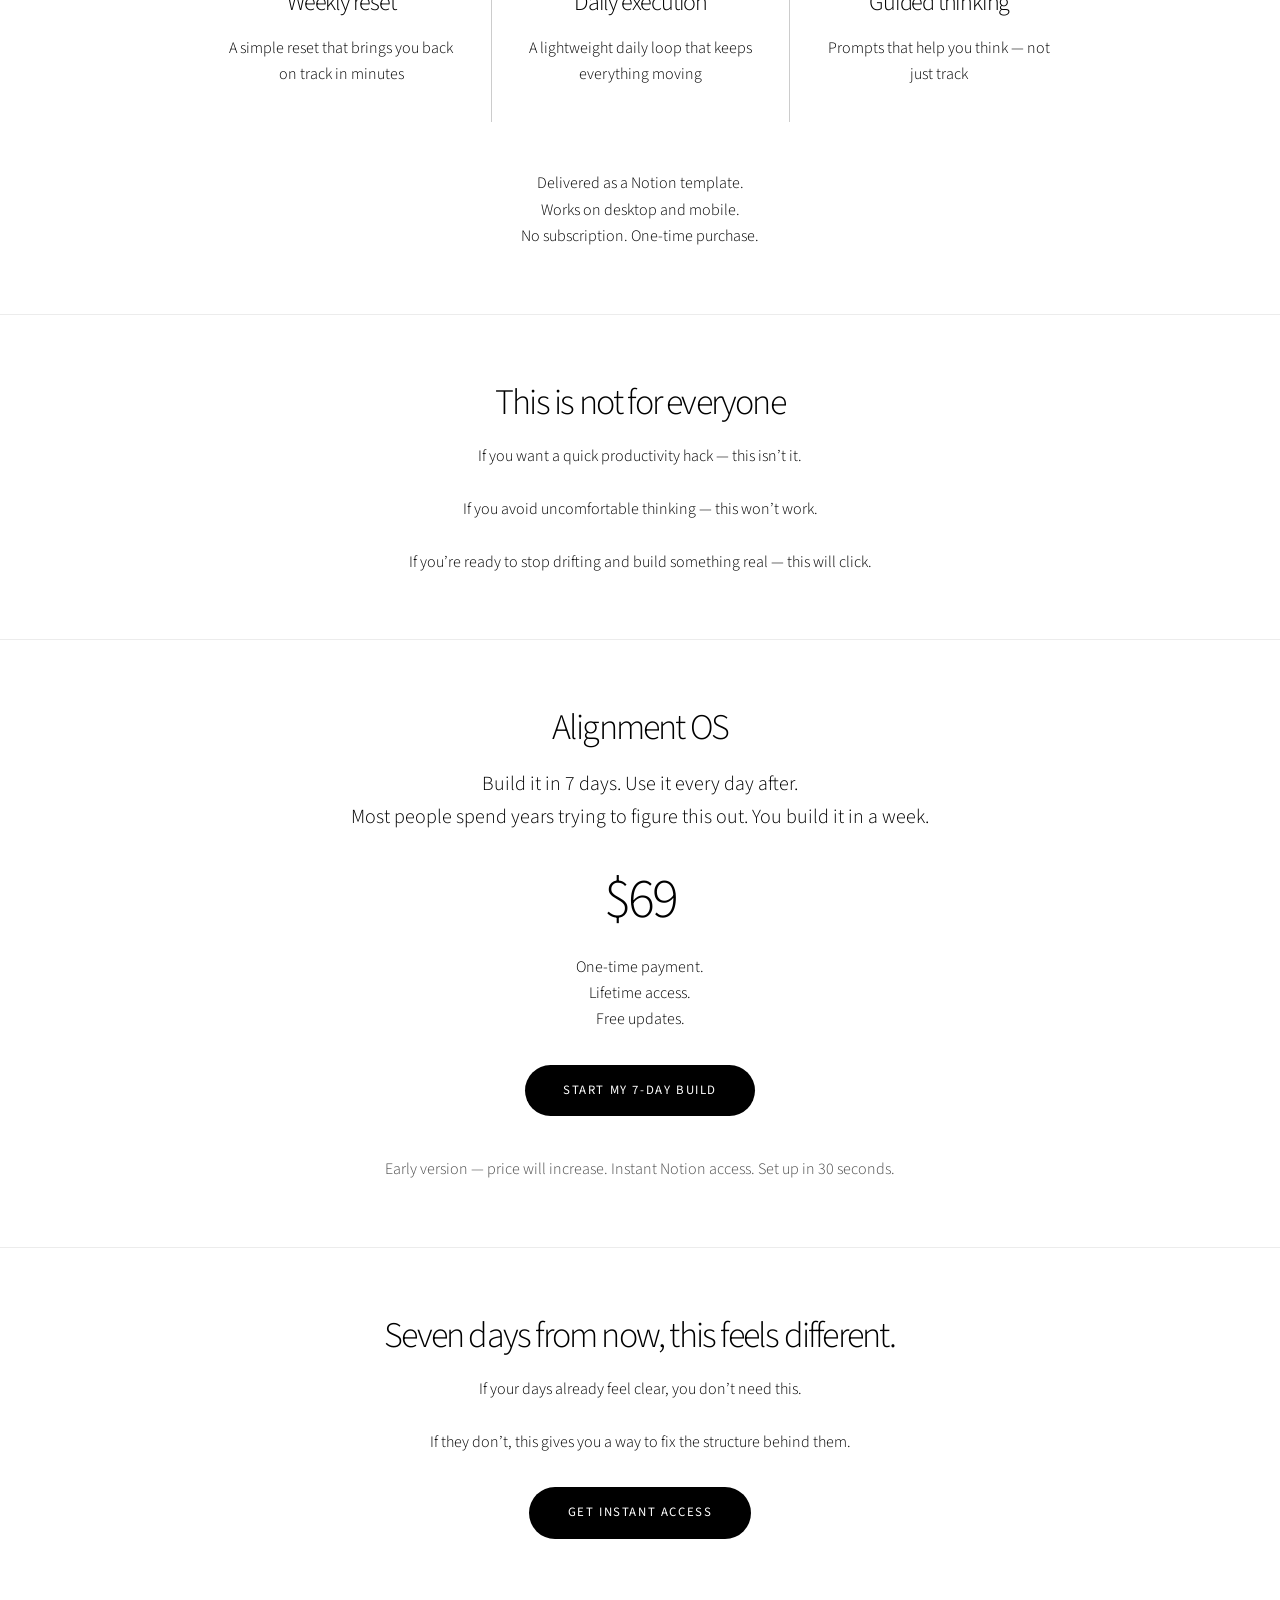
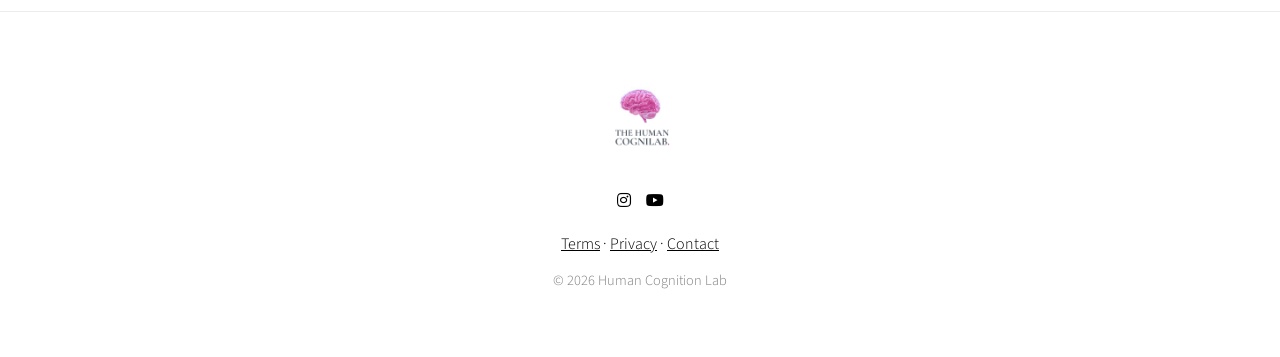
==== commit 9d0aa1bc: "Update offer.html" ====
--- a/offer.html
+++ b/offer.html
@@ -402,8 +402,8 @@
 </div>
 
 <ul class="icons" style="margin-bottom: 16px;">
-<li><a href="#" class="icon brands fa-instagram"></a></li>
-<li><a href="#" class="icon brands fa-youtube"></a></li>
+<li><a href="[https://www.instagram.com/thehumancognilab?utm_source=qr" class="icon brands fa-instagram"></a></li>
+<li><a href="https://www.youtube.com/@thehumancognilab" class="icon brands fa-youtube"></a></li>
 </ul>
 
 <p style="margin-bottom: 12px;">
